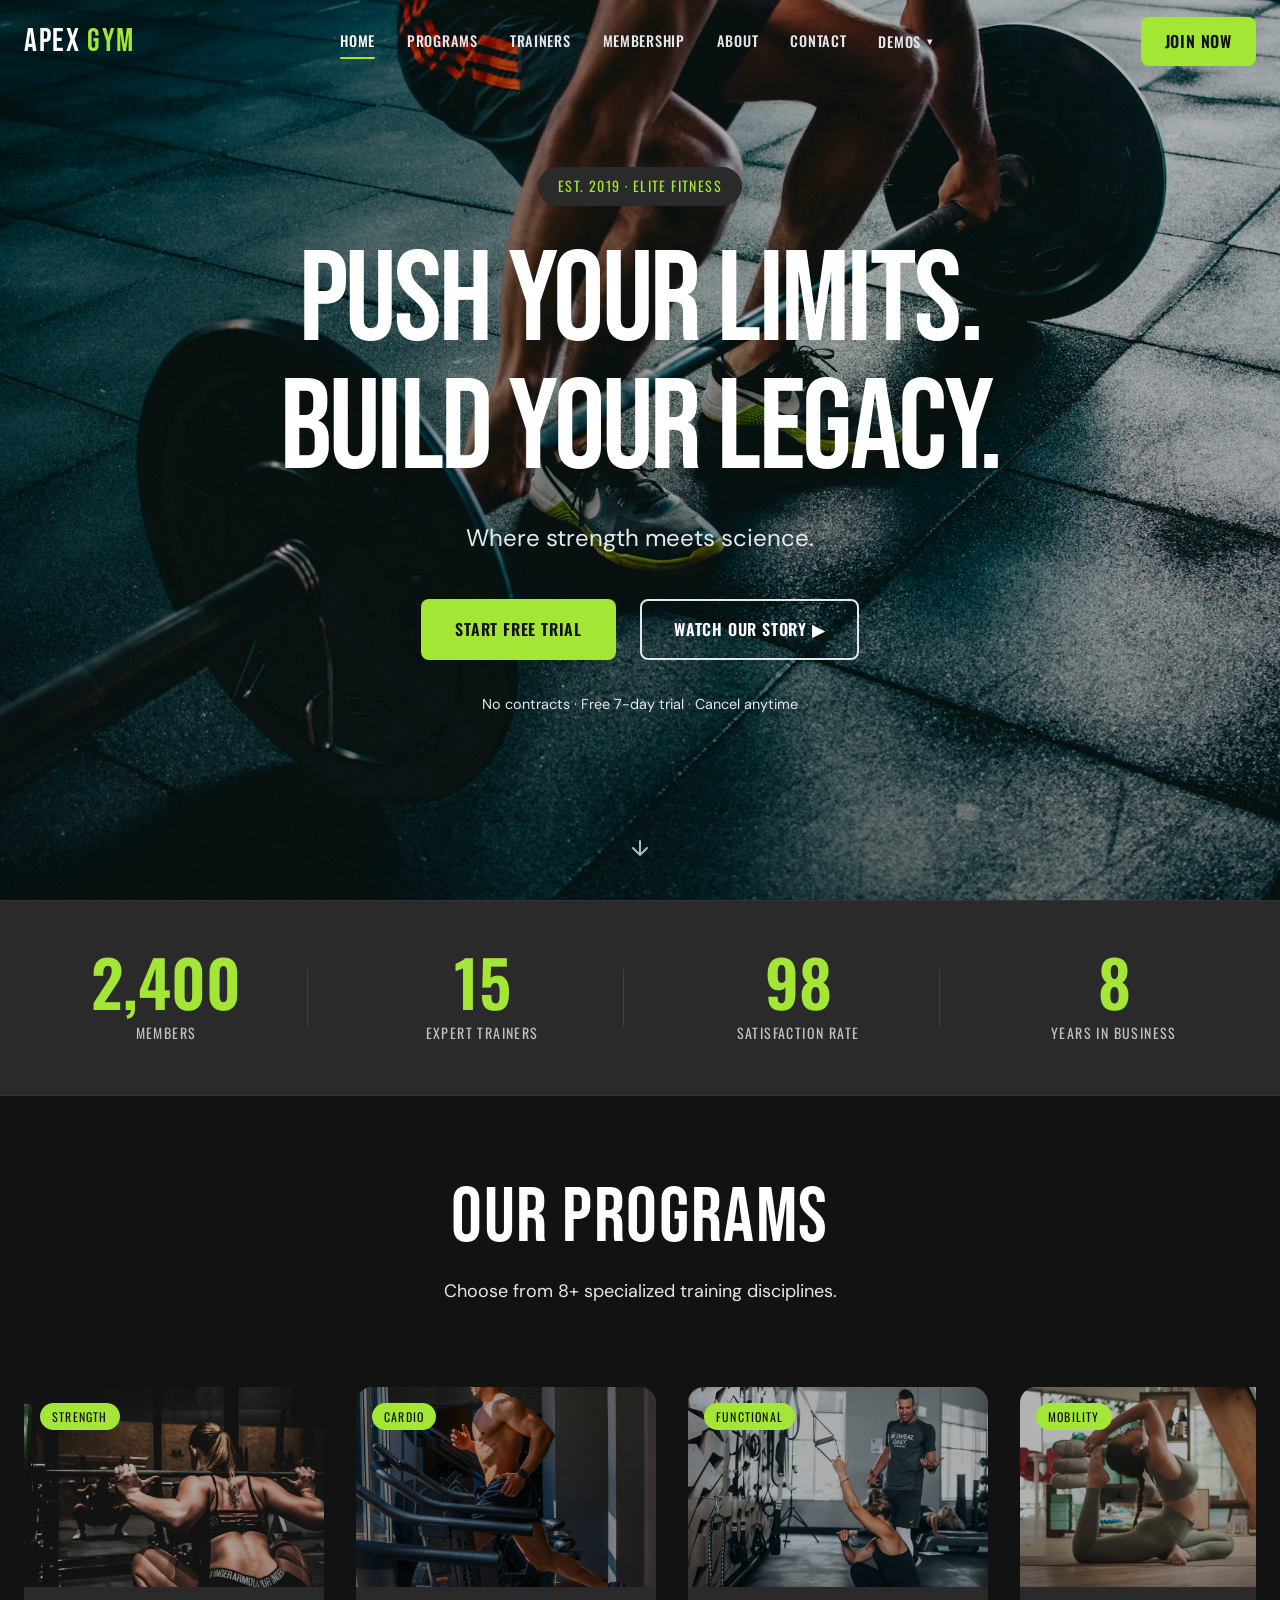
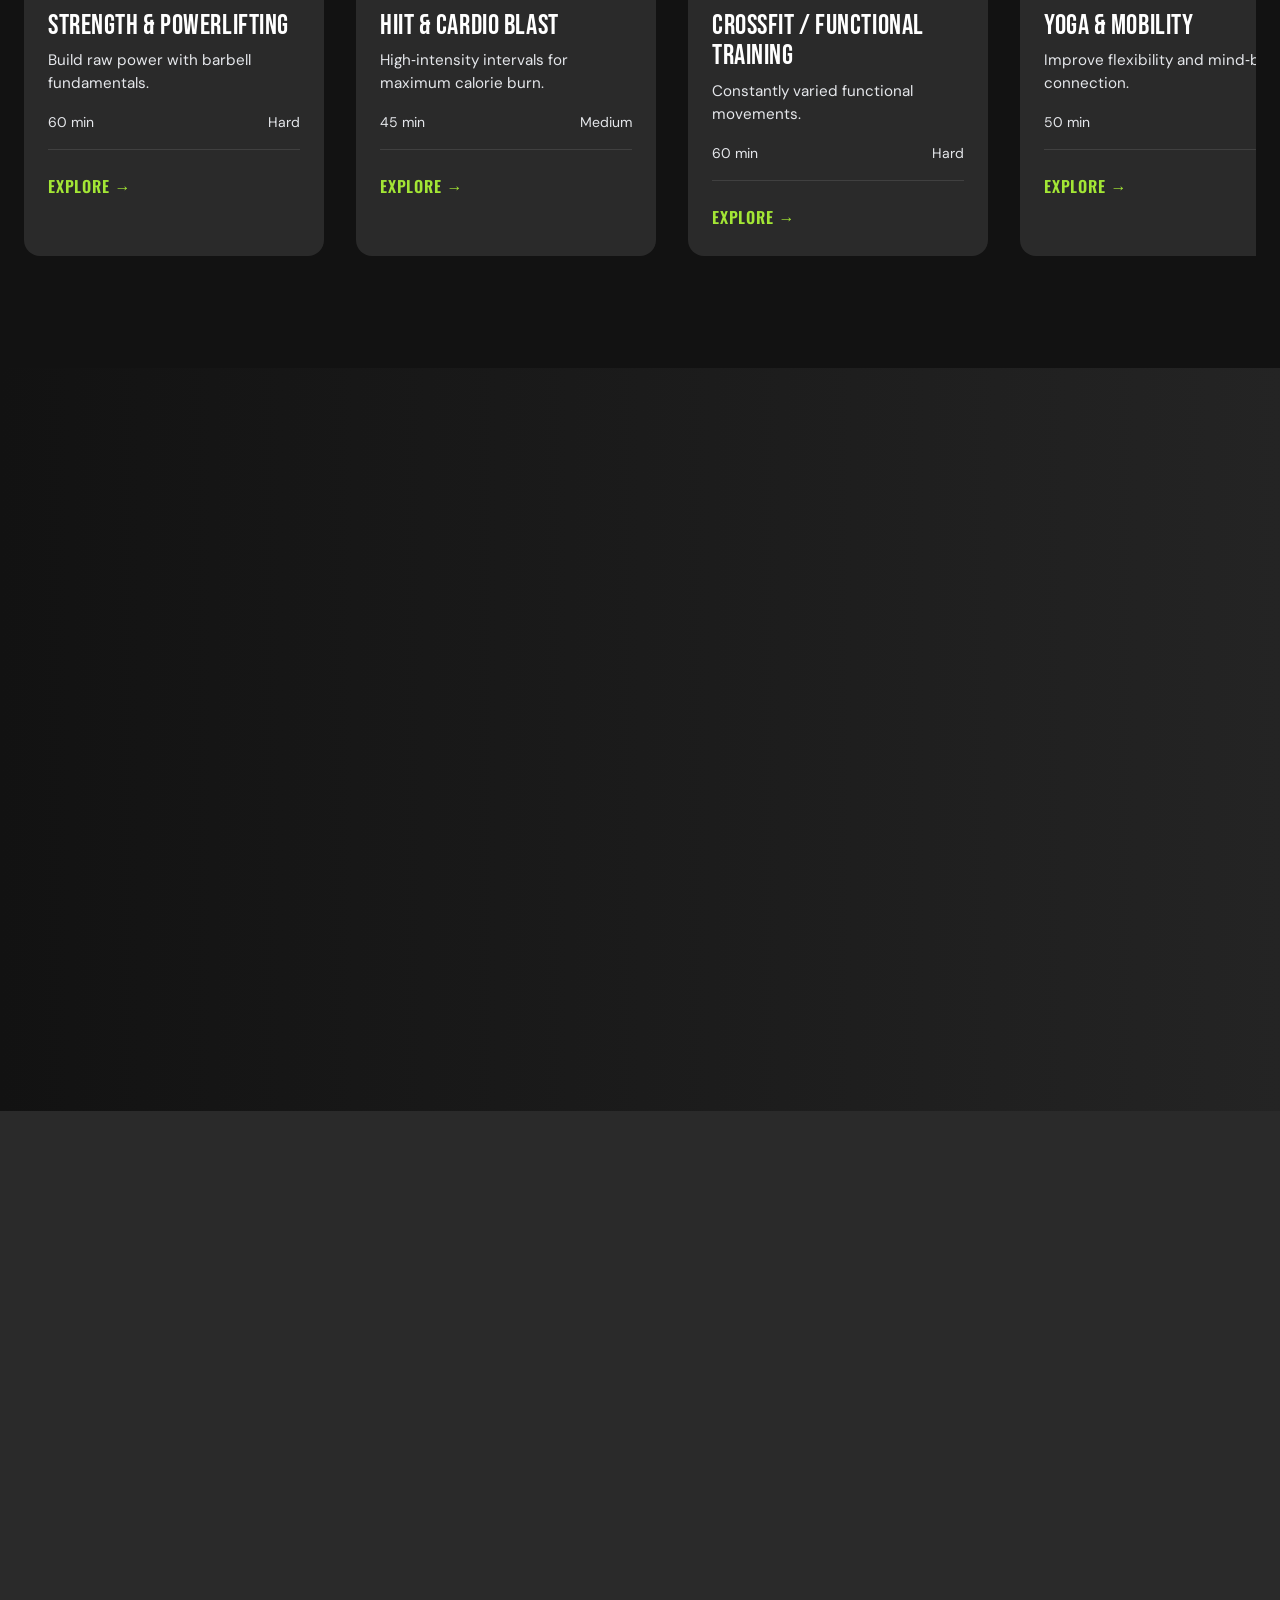
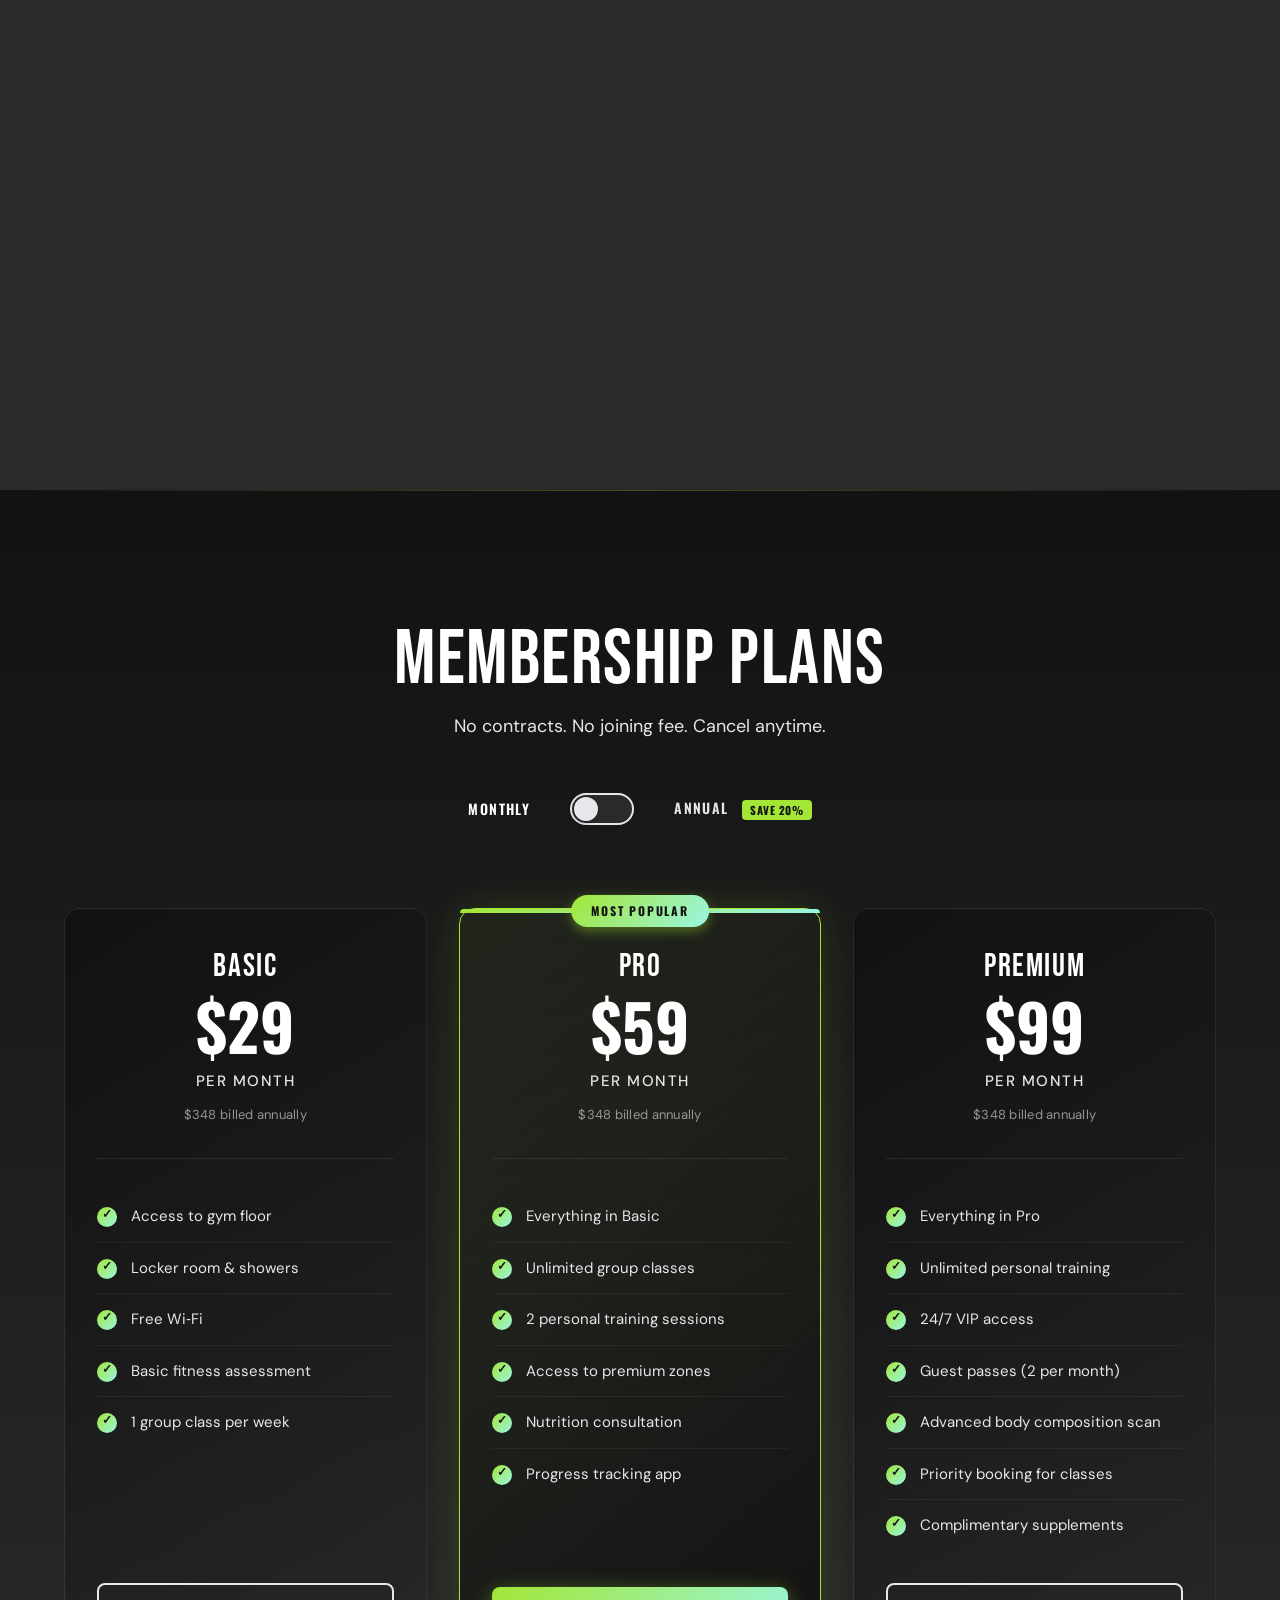
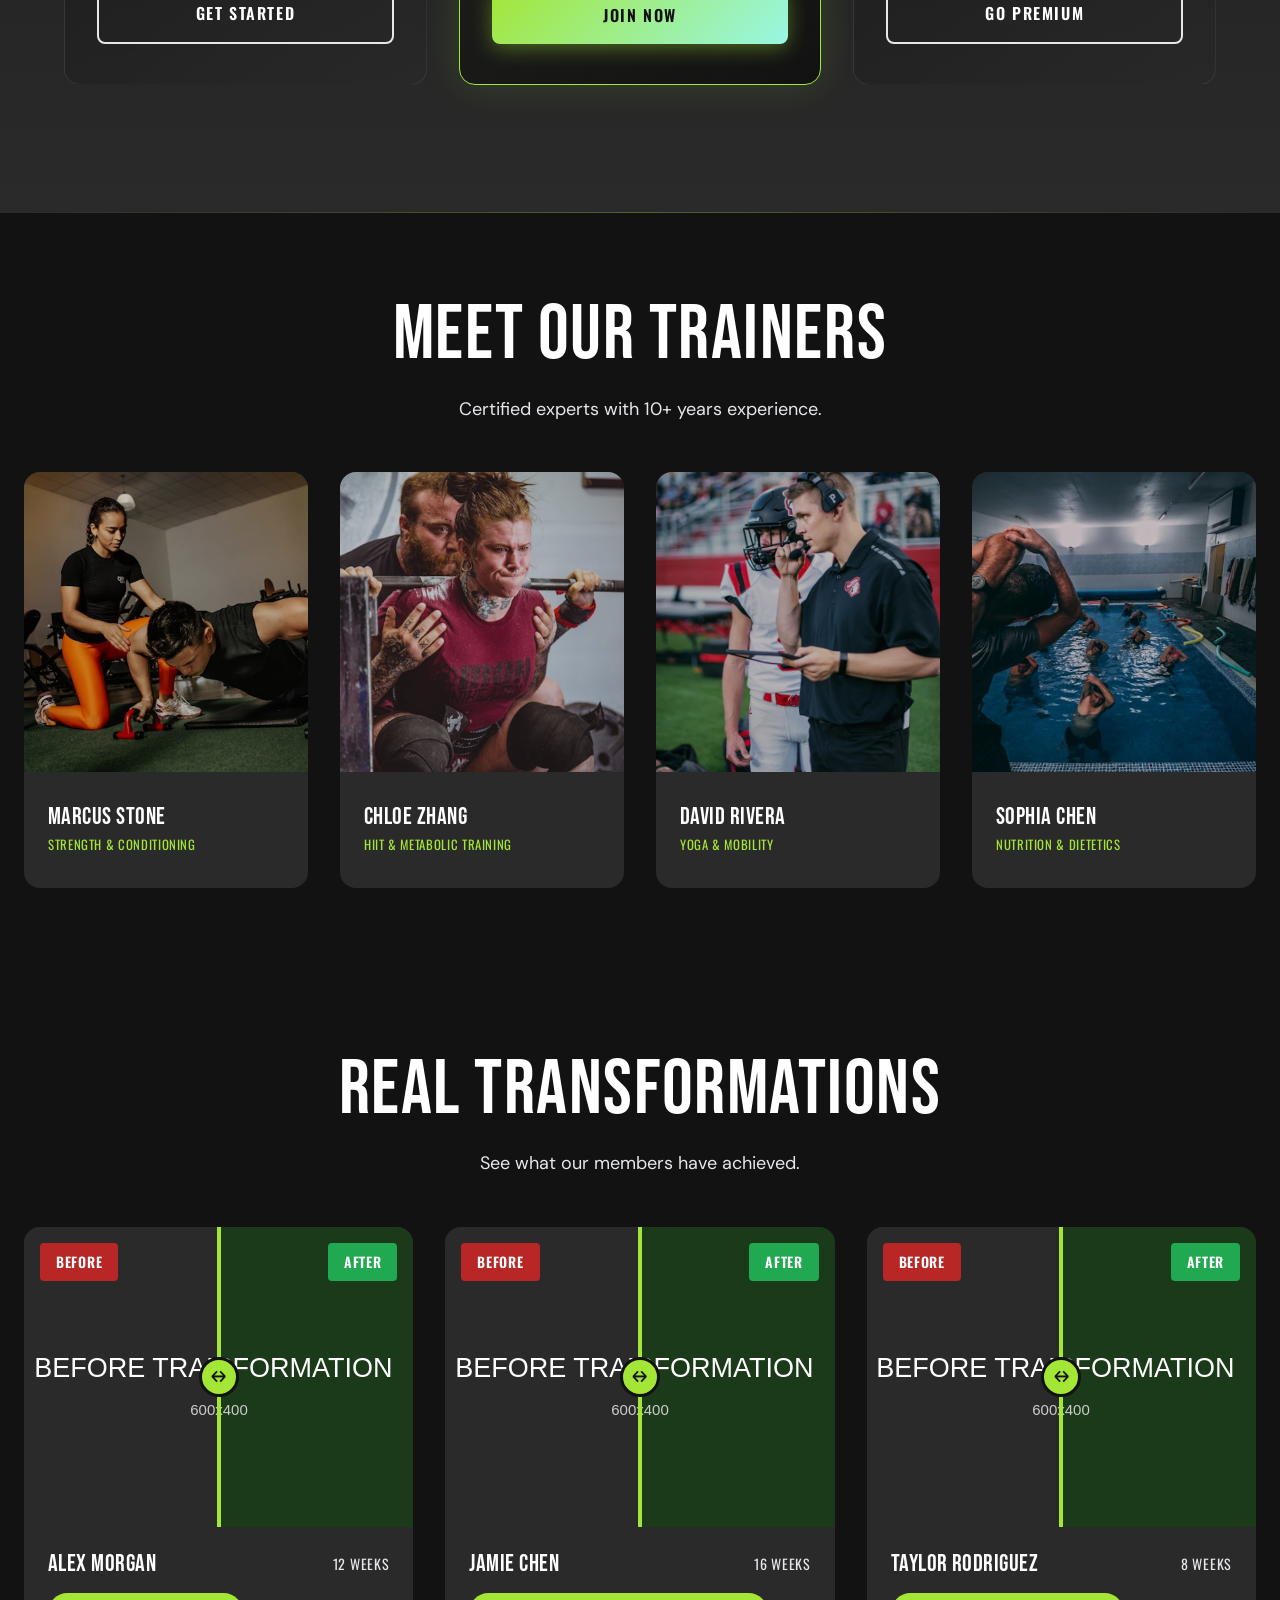
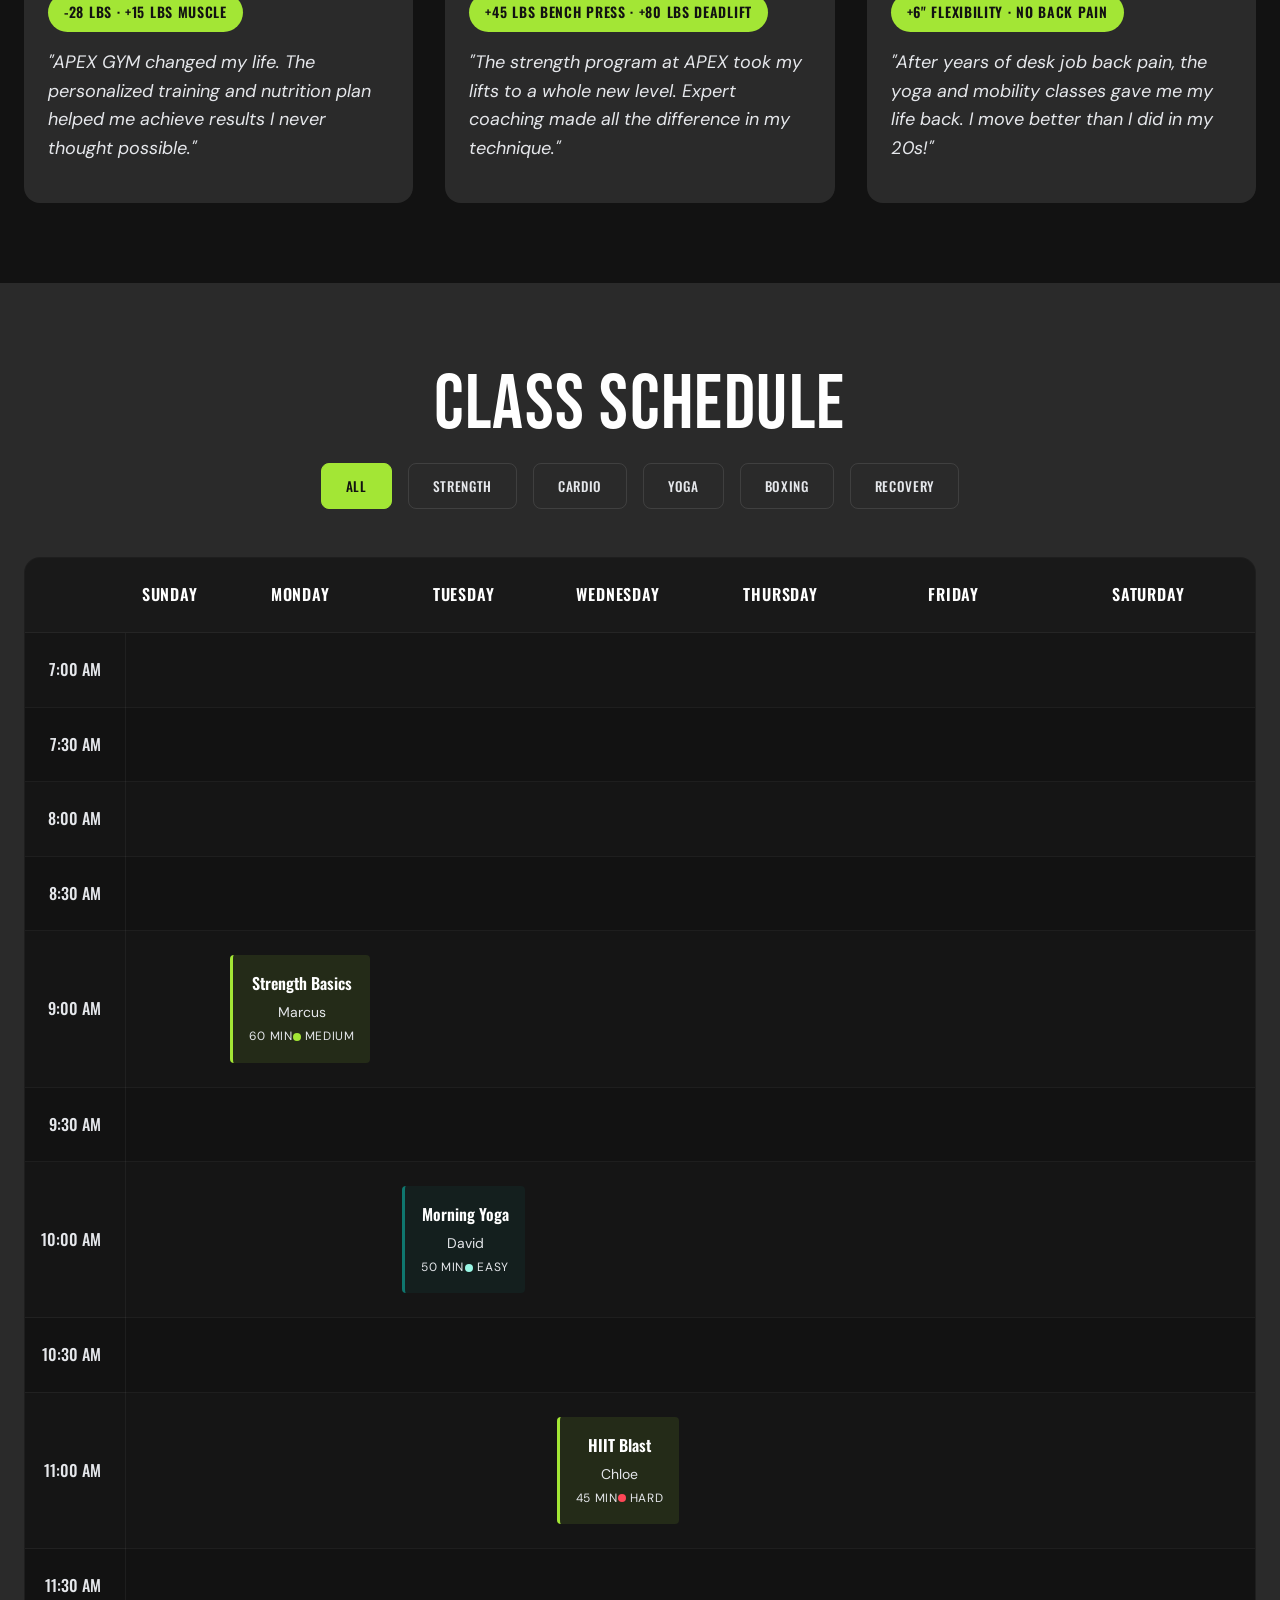
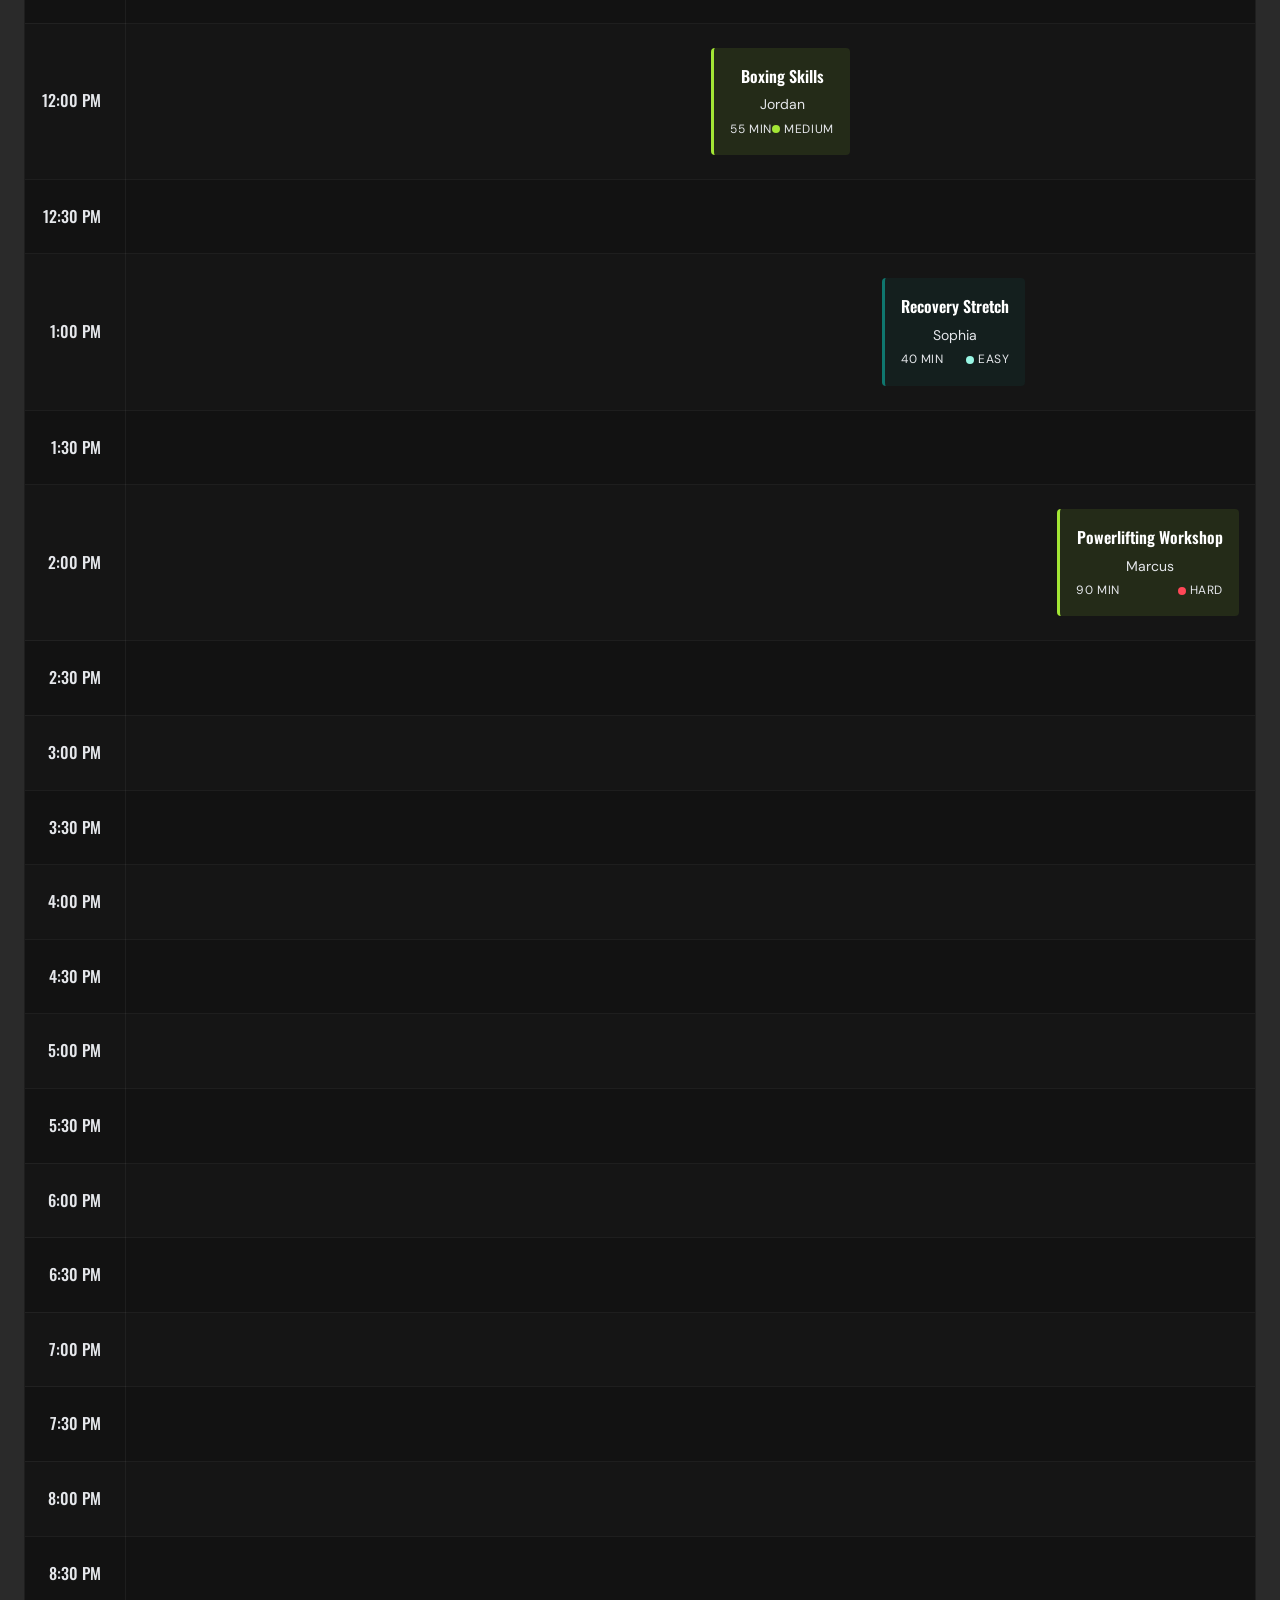
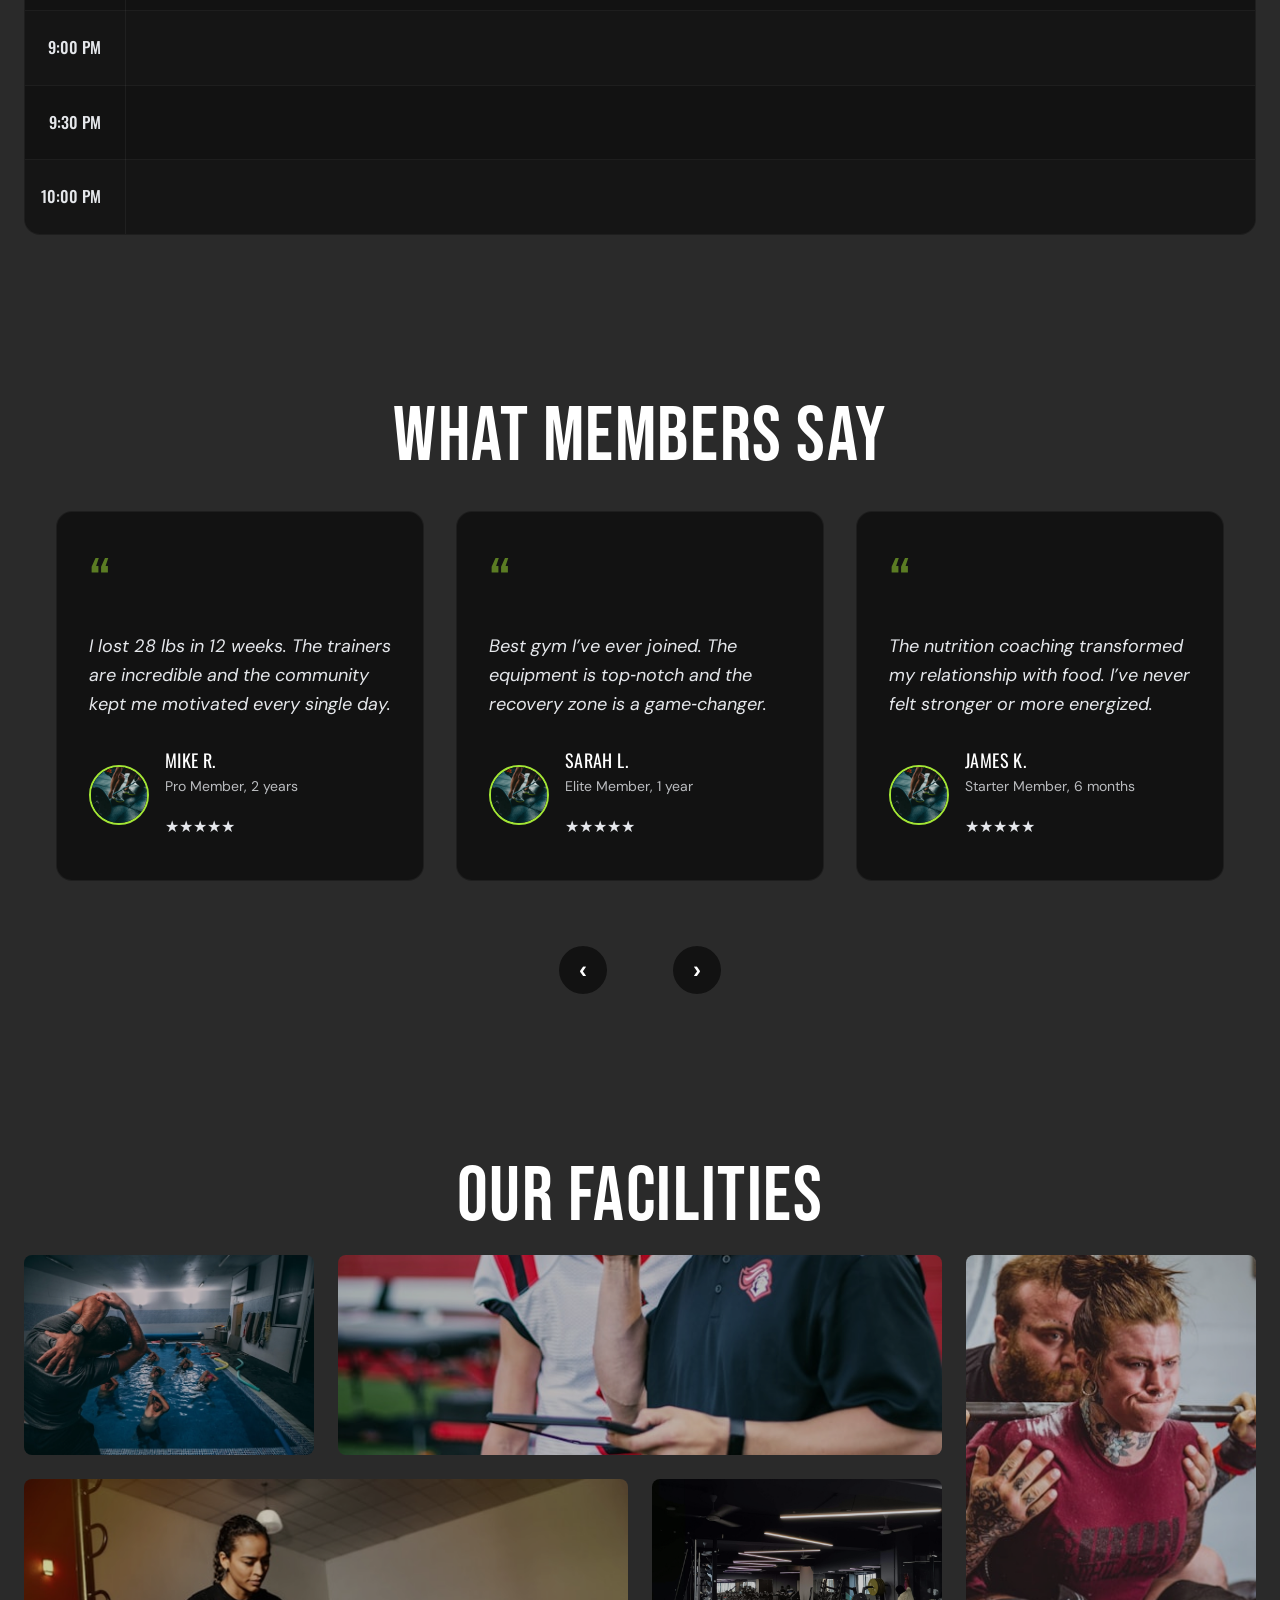
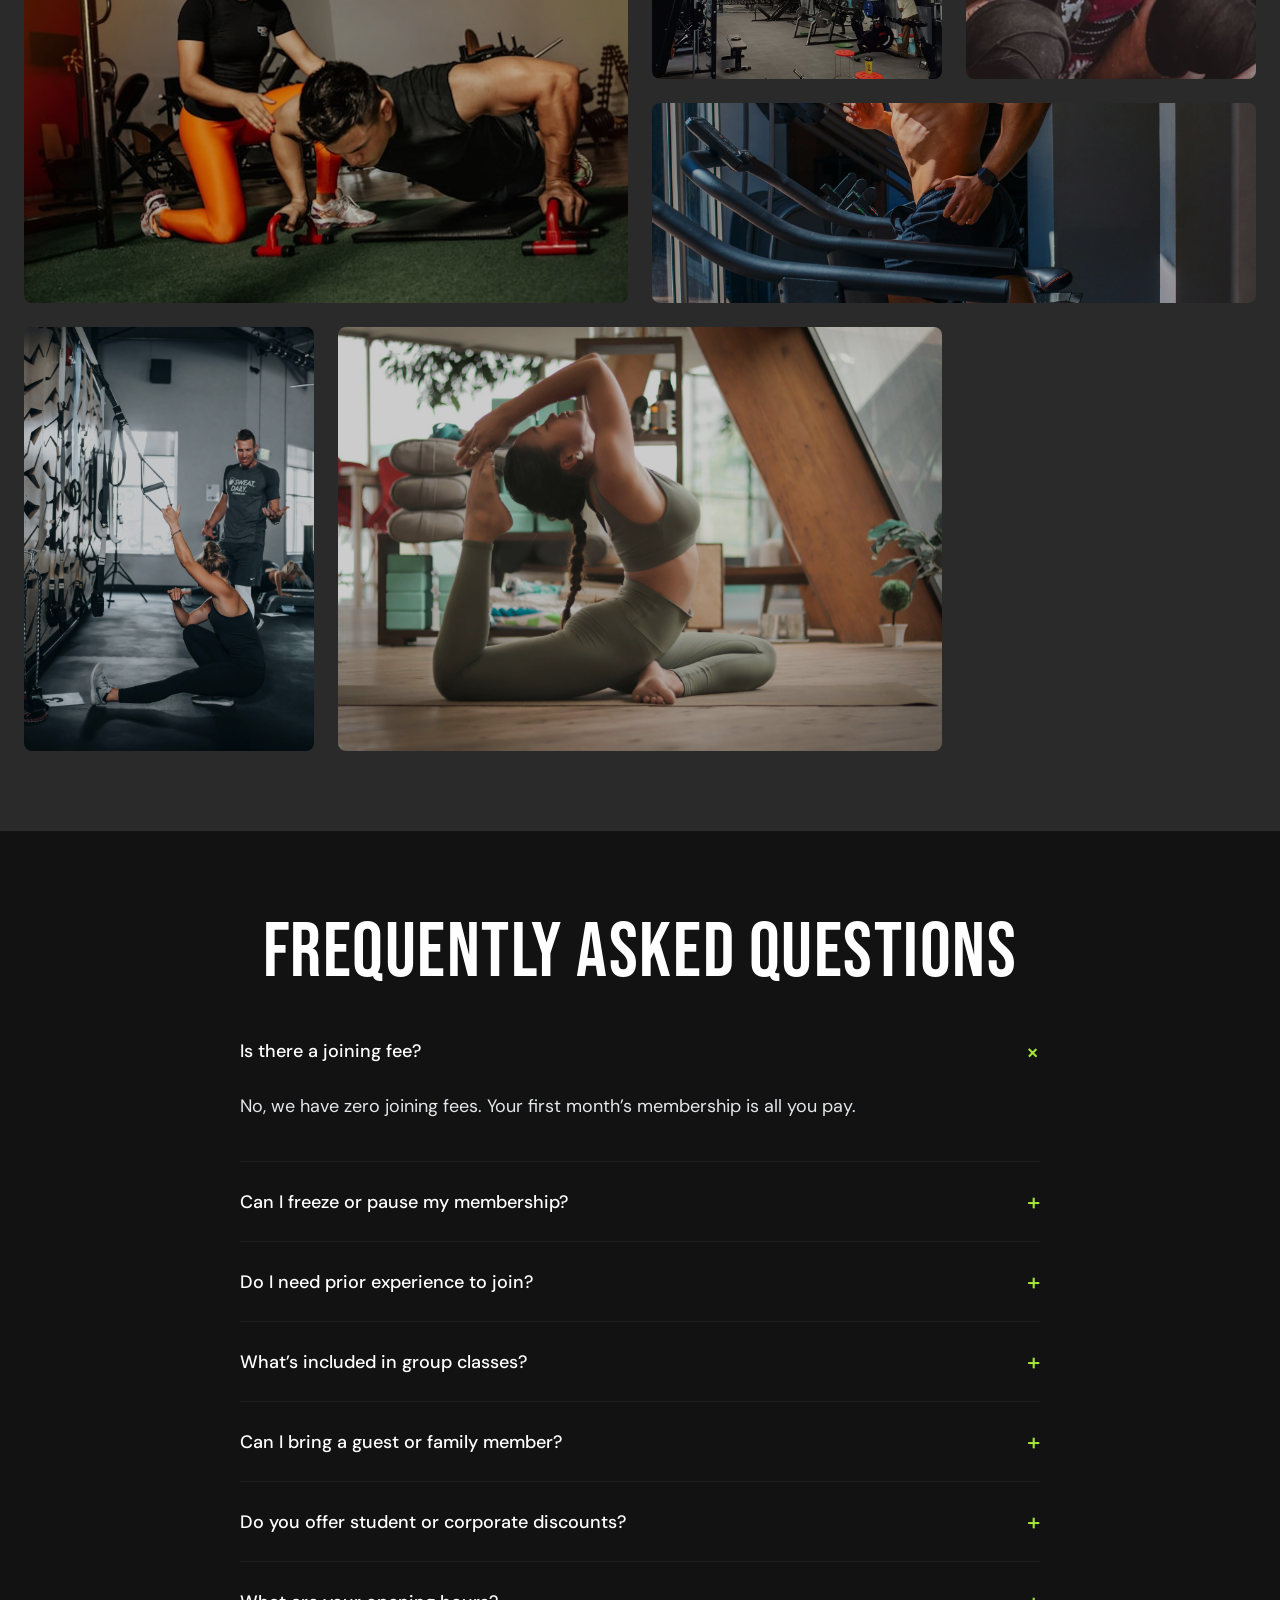
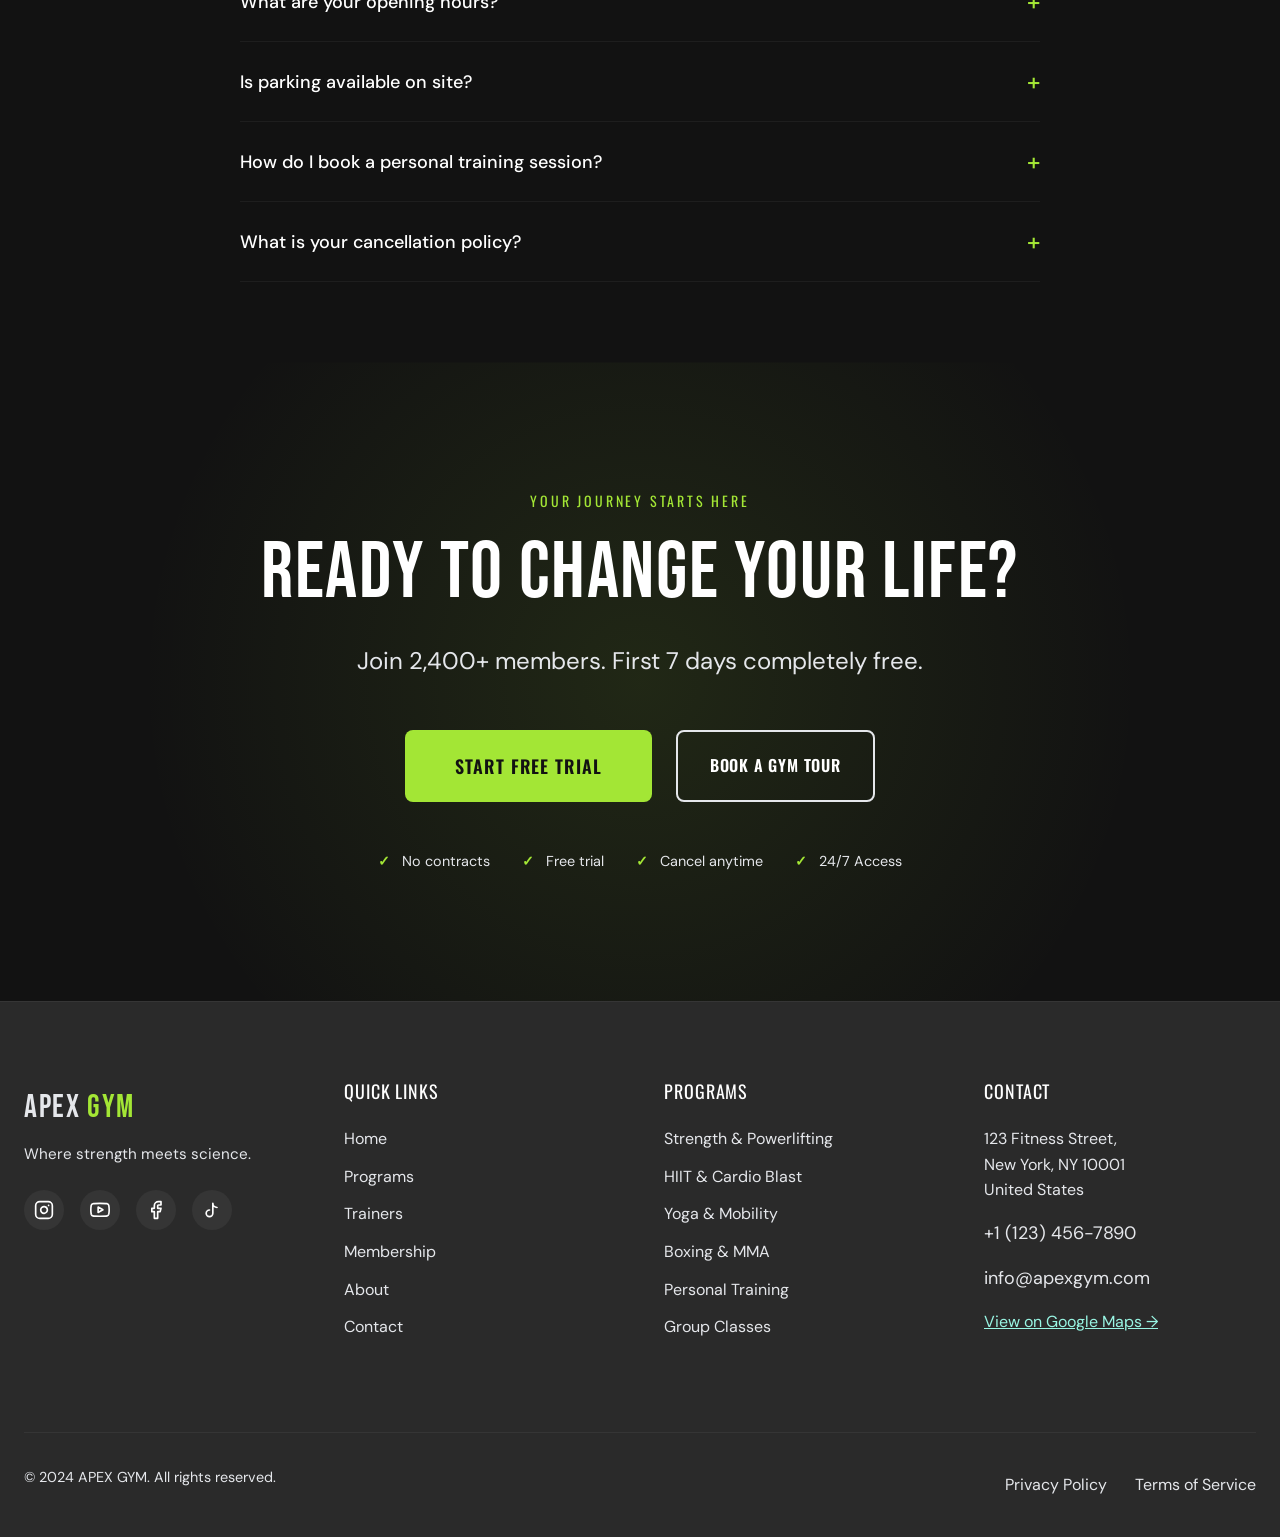
==== index.html @ 938b1e1d "first commit" ====
<!DOCTYPE html>
<html lang="en">
<head>
    <meta charset="UTF-8">
    <meta name="viewport" content="width=device-width, initial-scale=1.0">
    <title>APEX GYM | Premium Fitness Center</title>
    <meta name="description" content="Push your limits. Build your legacy. APEX GYM is where strength meets science.">
    <meta name="theme-color" content="#121212">
    <link rel="preconnect" href="https://fonts.googleapis.com">
    <link rel="preconnect" href="https://fonts.gstatic.com" crossorigin>
    <link href="https://fonts.googleapis.com/css2?family=Bebas+Neue&family=DM+Sans:ital,opsz,wght@0,9..40,100..1000;1,9..40,100..1000&family=Oswald:wght@400;500;600&display=swap" rel="stylesheet">
    <!-- Preload critical CSS -->
    <link rel="preload" href="css/globals.css" as="style">
    <link rel="preload" href="css/layout.css" as="style">
    <link rel="preload" href="css/hero.css" as="style">
    <!-- CSS -->
    <link rel="stylesheet" href="css/globals.css">
    <link rel="stylesheet" href="css/animations.css">
    <link rel="stylesheet" href="css/layout.css">
    <link rel="stylesheet" href="css/hero.css">
    <link rel="stylesheet" href="css/stats.css">
    <link rel="stylesheet" href="css/programs.css">
    <link rel="stylesheet" href="css/membership.css">
    <link rel="stylesheet" href="css/trainers.css">
    <link rel="stylesheet" href="css/testimonials.css">
    <link rel="stylesheet" href="css/transformation.css">
    <link rel="stylesheet" href="css/schedule.css">
    <link rel="stylesheet" href="css/faq.css">
    <link rel="stylesheet" href="css/gallery.css">
    <link rel="stylesheet" href="css/cta.css">
    <link rel="icon" type="image/x-icon" href="images/favicon.ico">
</head>
<body data-theme="v1">
    <!-- Navigation -->
    <nav class="navbar">
        <div class="container">
            <a href="index.html" class="logo">APEX <span>GYM</span></a>
            <ul class="nav-links">
                <li><a href="#home" class="active">Home</a></li>
                <li><a href="#programs">Programs</a></li>
                <li><a href="#trainers">Trainers</a></li>
                <li><a href="#membership">Membership</a></li>
                <li><a href="#about">About</a></li>
                <li><a href="#contact">Contact</a></li>
                <li class="dropdown">
                    <a href="#" class="dropdown-toggle">Demos <span class="arrow">▼</span></a>
                    <div class="dropdown-menu">
                        <a href="index.html">Demo V1 <small>Default Dark</small></a>
                        <a href="demos/v2.html">Demo V2 <small>Minimal Editorial</small></a>
                        <a href="demos/v3.html">Demo V3 <small>Teal Wellness</small></a>
                        <a href="demos/v4.html">Demo V4 <small>Magazine Layout</small></a>
                    </div>
                </li>
            </ul>
            <a href="#membership" class="cta-button">Join Now</a>
            <button class="hamburger" aria-label="Toggle menu">
                <span></span>
                <span></span>
                <span></span>
            </button>
        </div>
    </nav>

    <!-- Mobile Overlay Menu -->
    <div class="mobile-menu">
        <div class="mobile-menu-content">
            <a href="index.html" class="logo">APEX <span>GYM</span></a>
            <ul>
                <li><a href="#home">Home</a></li>
                <li><a href="#programs">Programs</a></li>
                <li><a href="#trainers">Trainers</a></li>
                <li><a href="#membership">Membership</a></li>
                <li><a href="#about">About</a></li>
                <li><a href="#contact">Contact</a></li>
                <li><a href="demos/v2.html">Demo V2</a></li>
                <li><a href="demos/v3.html">Demo V3</a></li>
                <li><a href="demos/v4.html">Demo V4</a></li>
            </ul>
            <a href="#membership" class="cta-button">Join Now</a>
        </div>
    </div>

    <main>
        <!-- Hero Section -->
        <section id="home" class="hero">
            <div class="hero-background">
                <div class="video-overlay"></div>
                <img src="images/hero/hero-bg.jpg" alt="Gym background" class="hero-background-image" fetchpriority="high" decoding="async">
            </div>
            <div class="container">
                <div class="hero-content reveal">
                    <span class="badge">EST. 2019 · ELITE FITNESS</span>
                    <h1 class="hero-title">PUSH YOUR LIMITS. BUILD YOUR LEGACY.</h1>
                    <p class="hero-subtitle">Where strength meets science.</p>
                    <div class="hero-cta">
                        <a href="#membership" class="btn btn-primary">Start Free Trial</a>
                        <a href="#" class="btn btn-secondary">Watch Our Story ▶</a>
                    </div>
                    <p class="trust-line">No contracts · Free 7-day trial · Cancel anytime</p>
                </div>
            </div>
            <div class="scroll-indicator">
                <svg width="24" height="24" viewBox="0 0 24 24" fill="none" xmlns="http://www.w3.org/2000/svg">
                    <path d="M12 5V19M12 19L19 12M12 19L5 12" stroke="currentColor" stroke-width="2" stroke-linecap="round" stroke-linejoin="round"/>
                </svg>
            </div>
        </section>

        <!-- Stats Bar -->
        <section class="stats">
            <div class="container">
                <div class="stats-grid">
                    <div class="stat">
                        <span class="stat-number" data-count="2400">0</span>
                        <span class="stat-label">Members</span>
                    </div>
                    <div class="stat">
                        <span class="stat-number" data-count="15">0</span>
                        <span class="stat-label">Expert Trainers</span>
                    </div>
                    <div class="stat">
                        <span class="stat-number" data-count="98">0</span>
                        <span class="stat-label">Satisfaction Rate</span>
                    </div>
                    <div class="stat">
                        <span class="stat-number" data-count="8">0</span>
                        <span class="stat-label">Years In Business</span>
                    </div>
                </div>
            </div>
        </section>

        <!-- Programs -->
        <section id="programs" class="programs">
            <div class="container">
                <h2 class="section-title reveal">OUR PROGRAMS</h2>
                <p class="section-subtitle reveal">Choose from 8+ specialized training disciplines.</p>
                <div class="programs-track">
                    <article class="program-card reveal">
                                            <div class="program-image-container">
                                                <img src="images/programs/program-1.jpg" alt="Strength & Powerlifting" class="program-image" loading="lazy">
                                                <span class="program-badge">STRENGTH</span>
                                            </div>
                                            <div class="program-content">
                                                <h3 class="program-title">Strength & Powerlifting</h3>
                                                <p class="program-description">Build raw power with barbell fundamentals.</p>
                                                <div class="program-meta">
                                                    <span>60 min</span>
                                                    <span class="difficulty">Hard</span>
                                                </div>
                                                <a href="#" class="program-cta">Explore →</a>
                                            </div>
                                        </article>
                                        <article class="program-card reveal">
                                            <div class="program-image-container">
                                                <img src="images/programs/program-2.jpg" alt="HIIT & Cardio Blast" class="program-image" loading="lazy">
                                                <span class="program-badge">CARDIO</span>
                                            </div>
                                            <div class="program-content">
                                                <h3 class="program-title">HIIT & Cardio Blast</h3>
                                                <p class="program-description">High‑intensity intervals for maximum calorie burn.</p>
                                                <div class="program-meta">
                                                    <span>45 min</span>
                                                    <span class="difficulty">Medium</span>
                                                </div>
                                                <a href="#" class="program-cta">Explore →</a>
                                            </div>
                                        </article>
                                        <article class="program-card reveal">
                                            <div class="program-image-container">
                                                <img src="images/programs/program-3.jpg" alt="CrossFit / Functional Training" class="program-image" loading="lazy">
                                                <span class="program-badge">FUNCTIONAL</span>
                                            </div>
                                            <div class="program-content">
                                                <h3 class="program-title">CrossFit / Functional Training</h3>
                                                <p class="program-description">Constantly varied functional movements.</p>
                                                <div class="program-meta">
                                                    <span>60 min</span>
                                                    <span class="difficulty">Hard</span>
                                                </div>
                                                <a href="#" class="program-cta">Explore →</a>
                                            </div>
                                        </article>
                                        <article class="program-card reveal">
                                            <div class="program-image-container">
                                                <img src="images/programs/program-4.jpg" alt="Yoga & Mobility" class="program-image" loading="lazy">
                                                <span class="program-badge">MOBILITY</span>
                                            </div>
                                            <div class="program-content">
                                                <h3 class="program-title">Yoga & Mobility</h3>
                                                <p class="program-description">Improve flexibility and mind‑body connection.</p>
                                                <div class="program-meta">
                                                    <span>50 min</span>
                                                    <span class="difficulty">Easy</span>
                                                </div>
                                                <a href="#" class="program-cta">Explore →</a>
                                            </div>
                                        </article>
                                        <article class="program-card reveal">
                                            <div class="program-image-container">
                                                <img src="images/programs/program-5.jpg" alt="Boxing & MMA" class="program-image" loading="lazy">
                                                <span class="program-badge">COMBAT</span>
                                            </div>
                                            <div class="program-content">
                                                <h3 class="program-title">Boxing & MMA</h3>
                                                <p class="program-description">Learn striking, grappling, and self‑defense.</p>
                                                <div class="program-meta">
                                                    <span>55 min</span>
                                                    <span class="difficulty">Medium</span>
                                                </div>
                                                <a href="#" class="program-cta" aria-label="Explore Boxing & MMA program">Explore →</a>
                                            </div>
                                        </article>
                                        <article class="program-card reveal">
                                            <div class="program-image-container">
                                                <img src="images/programs/program-6.jpg" alt="Body Transformation Program" class="program-image" loading="lazy">
                                                <span class="program-badge">TRANSFORM</span>
                                            </div>
                                            <div class="program-content">
                                                <h3 class="program-title">Body Transformation Program</h3>
                                                <p class="program-description">Personalized plan for fat loss & muscle gain.</p>
                                                <div class="program-meta">
                                                    <span>12 weeks</span>
                                                    <span class="difficulty">Medium</span>
                                                </div>
                                                <a href="#" class="program-cta" aria-label="Explore Body Transformation Program">Explore →</a>
                                            </div>
                                        </article>
                                        <article class="program-card reveal">
                                            <div class="program-image-container">
                                                <img src="images/programs/program-7.jpg" alt="Personal Training (1‑on‑1)" class="program-image" loading="lazy">
                                                <span class="program-badge">PERSONAL</span>
                                            </div>
                                            <div class="program-content">
                                                <h3 class="program-title">Personal Training (1‑on‑1)</h3>
                                                <p class="program-description">Tailored coaching for your specific goals.</p>
                                                <div class="program-meta">
                                                    <span>Custom</span>
                                                    <span class="difficulty">Any</span>
                                                </div>
                                                <a href="#" class="program-cta" aria-label="Explore Personal Training (1‑on‑1) program">Explore →</a>
                                            </div>
                                        </article>
                                        <article class="program-card reveal">
                                            <div class="program-image-container">
                                                <img src="images/programs/program-8.jpg" alt="Group Classes" class="program-image" loading="lazy">
                                                <span class="program-badge">GROUP</span>
                                            </div>
                                            <div class="program-content">
                                                <h3 class="program-title">Group Classes</h3>
                                                <p class="program-description">Motivating group sessions with expert trainers.</p>
                                                <div class="program-meta">
                                                    <span>50 min</span>
                                                    <span class="difficulty">Varied</span>
                                                </div>
                                                <a href="#" class="program-cta" aria-label="Explore Group Classes program">Explore →</a>
                                            </div>
                                        </article>
                </div>
            </div>
        </section>

        <!-- Why Choose Us -->
        <section class="why">
            <div class="why-background">
                <div class="why-overlay"></div>
                <div class="why-image reveal from-right">
                    <img src="images/hero/Gym-interior.jpg" alt="Gym interior" loading="lazy">
                </div>
            </div>
            <div class="container">
                <div class="why-content">
                    <h2 class="section-title reveal">WHY CHOOSE APEX GYM</h2>
                    <div class="usp-cards-grid">
                        <div class="usp-card reveal">
                            <div class="usp-icon">
                                <svg xmlns="http://www.w3.org/2000/svg" viewBox="0 0 24 24" fill="currentColor">
                                    <path d="M11.645 20.91l-.007-.003-.022-.012a15.247 15.247 0 01-.383-.218 25.18 25.18 0 01-4.244-3.17C4.688 15.36 2.25 12.174 2.25 8.25 2.25 5.322 4.714 3 7.688 3A5.5 5.5 0 0112 5.052 5.5 5.5 0 0116.313 3c2.973 0 5.437 2.322 5.437 5.25 0 3.925-2.438 7.111-4.739 9.256a25.175 25.175 0 01-4.244 3.17 15.247 15.247 0 01-.383.219l-.022.012-.007.004-.003.001a.752.752 0 01-.704 0l-.003-.001z" />
                                </svg>
                            </div>
                            <h3>Cutting‑Edge Equipment</h3>
                            <p>Train with the latest Technogym, Rogue, and Hammer Strength machines.</p>
                        </div>
                        <div class="usp-card reveal">
                            <div class="usp-icon">
                                <svg xmlns="http://www.w3.org/2000/svg" viewBox="0 0 24 24" fill="currentColor">
                                    <path fill-rule="evenodd" d="M12 2.25c-5.385 0-9.75 4.365-9.75 9.75s4.365 9.75 9.75 9.75 9.75-4.365 9.75-9.75S17.385 2.25 12 2.25zM9 7.5A.75.75 0 019 9h.253a2.25 2.25 0 011.837.944.75.75 0 01-1.212.883 1.25 1.25 0 00-1.02-.527H9.75v1.5H9a.75.75 0 010-1.5h.253a3.75 3.75 0 013.06 1.527.75.75 0 01-1.212.883A2.25 2.25 0 009.253 12H9a.75.75 0 010-1.5h.75V9H9zm6 0a.75.75 0 01.75.75v4.5a.75.75 0 01-1.5 0v-4.5A.75.75 0 0115 7.5z" clip-rule="evenodd" />
                                </svg>
                            </div>
                            <h3>Elite Certified Trainers</h3>
                            <p>1‑on‑1 coaching from industry‑leading professionals.</p>
                        </div>
                        <div class="usp-card reveal">
                            <div class="usp-icon">
                                <svg xmlns="http://www.w3.org/2000/svg" viewBox="0 0 24 24" fill="currentColor">
                                    <path fill-rule="evenodd" d="M12 1.5a5.25 5.25 0 00-5.25 5.25v3a3 3 0 00-3 3v6.75a3 3 0 003 3h10.5a3 3 0 003-3v-6.75a3 3 0 00-3-3v-3c0-2.9-2.35-5.25-5.25-5.25zm3.75 8.25v-3a3.75 3.75 0 10-7.5 0v3h7.5z" clip-rule="evenodd" />
                                </svg>
                            </div>
                            <h3>24/7 Access & Security</h3>
                            <p>Your gym, your schedule. Biometric entry & CCTV monitoring.</p>
                        </div>
                        <div class="usp-card reveal">
                            <div class="usp-icon">
                                <svg xmlns="http://www.w3.org/2000/svg" viewBox="0 0 24 24" fill="currentColor">
                                    <path d="M18.375 2.25c-1.035 0-1.875.84-1.875 1.875v15.75c0 1.035.84 1.875 1.875 1.875h.75c1.035 0 1.875-.84 1.875-1.875V4.125c0-1.036-.84-1.875-1.875-1.875h-.75zM9.75 8.625c0-1.036.84-1.875 1.875-1.875h.75c1.036 0 1.875.84 1.875 1.875v11.25c0 1.035-.84 1.875-1.875 1.875h-.75a1.875 1.875 0 01-1.875-1.875V8.625zM3 13.125c0-1.036.84-1.875 1.875-1.875h.75c1.036 0 1.875.84 1.875 1.875v6.75c0 1.035-.84 1.875-1.875 1.875h-.75A1.875 1.875 0 013 19.875v-6.75z" />
                                </svg>
                            </div>
                            <h3>Personalized Progress Tracking</h3>
                            <p>AI‑powered analytics to measure every rep, set, and milestone.</p>
                        </div>
                        <div class="usp-card reveal">
                            <div class="usp-icon">
                                <svg xmlns="http://www.w3.org/2000/svg" viewBox="0 0 24 24" fill="currentColor">
                                    <path fill-rule="evenodd" d="M8.25 6.75a3.75 3.75 0 117.5 0 3.75 3.75 0 01-7.5 0zM15.75 9.75a3 3 0 116 0 3 3 0 01-6 0zM2.25 9.75a3 3 0 116 0 3 3 0 01-6 0zM6.31 15.117A6.745 6.745 0 0112 12a6.745 6.745 0 016.709 7.498.75.75 0 01-.372.568A12.696 12.696 0 0112 21.75c-2.305 0-4.47-.612-6.337-1.684a.75.75 0 01-.372-.568 6.787 6.787 0 011.019-4.38z" clip-rule="evenodd" />
                                    <path d="M5.082 14.254a8.287 8.287 0 00-1.308 5.135 9.687 9.687 0 01-1.764-.44l-.115-.04a.563.563 0 01-.373-.487l-.01-.121a3.75 3.75 0 013.57-4.047zM20.226 19.389a8.287 8.287 0 00-1.308-5.135 3.75 3.75 0 013.57 4.047l-.01.121a.563.563 0 01-.373.486l-.115.04c-.567.2-1.156.349-1.764.441z" />
                                </svg>
                            </div>
                            <h3>Inclusive Community Vibe</h3>
                            <p>Join a supportive network of 2,400+ motivated members.</p>
                        </div>
                        <div class="usp-card reveal">
                            <div class="usp-icon">
                                <svg xmlns="http://www.w3.org/2000/svg" viewBox="0 0 24 24" fill="currentColor">
                                    <path fill-rule="evenodd" d="M12 2.25c-5.385 0-9.75 4.365-9.75 9.75s4.365 9.75 9.75 9.75 9.75-4.365 9.75-9.75S17.385 2.25 12 2.25zm3 10.5a.75.75 0 000-1.5H9a.75.75 0 000 1.5h6z" clip-rule="evenodd" />
                                </svg>
                            </div>
                            <h3>No‑Contract Flexibility</h3>
                            <p>Month‑to‑month membership, cancel anytime.</p>
                        </div>
                    </div>
                </div>
            </div>
        </section>

        <!-- About Us -->
        <section id="about" class="about">
            <div class="container">
                <h2 class="section-title reveal">OUR STORY</h2>
                <p class="section-subtitle reveal">Where strength meets science since 2019.</p>
                <div class="about-content">
                    <div class="about-text reveal from-left">
                        <p>APEX GYM was founded on a simple belief: fitness should be intelligent, personalized, and accessible. We combine cutting‑edge equipment with evidence‑based training methodologies to deliver results that last.</p>
                        <p>Our team of elite trainers, nutritionists, and sports scientists work together to create a holistic environment where every member can push their limits and build a legacy of health.</p>
                        <ul class="about-features">
                            <li><strong>Evidence‑Based Programming</strong> – Every workout is backed by sports science.</li>
                            <li><strong>Community‑Driven</strong> – A supportive network of 2,400+ motivated members.</li>
                            <li><strong>Continuous Innovation</strong> – Regularly updated equipment and class formats.</li>
                            <li><strong>Transparent Progress</strong> – Real‑time tracking with AI‑powered insights.</li>
                        </ul>
                        <a href="#membership" class="btn btn-secondary">Join Our Community</a>
                    </div>
                    <div class="about-image reveal from-right">
                        <img src="images/hero/Gym-interior.jpg" alt="APEX GYM interior" loading="lazy">
                    </div>
                </div>
            </div>
        </section>

        <!-- Membership -->
        <section id="membership" class="membership" aria-labelledby="membership-title">
            <div class="container">
                <header>
                    <h2 id="membership-title" class="section-title reveal">MEMBERSHIP PLANS</h2>
                    <p class="section-subtitle reveal">No contracts. No joining fee. Cancel anytime.</p>
                </header>
                
                <!-- Pricing Toggle -->
                <div class="toggle-container" role="group" aria-label="Pricing period selection">
                    <button class="toggle-label active" aria-pressed="true" data-period="monthly">
                        Monthly
                    </button>
                    <label class="toggle-switch" for="annual-toggle">
                        <input type="checkbox" id="annual-toggle" aria-label="Switch to annual pricing and save 20%">
                        <span class="slider" aria-hidden="true"></span>
                    </label>
                    <button class="toggle-label" aria-pressed="false" data-period="annual">
                        Annual <span class="save">Save 20%</span>
                    </button>
                </div>

                <!-- Pricing Cards -->
                <div class="pricing-grid" role="list" aria-label="Available membership plans">
                    
                    <!-- Basic Plan -->
                    <article class="pricing-card reveal" role="listitem" aria-labelledby="plan-basic-name">
                        <h3 id="plan-basic-name" class="plan-name">Basic</h3>
                        <div class="plan-price" role="group" aria-label="Pricing details">
                            <div class="price-amount" aria-live="polite" aria-atomic="true">$29</div>
                            <div class="price-period">per month</div>
                            <div class="price-annual">$348 billed annually</div>
                        </div>
                        <ul class="plan-features" role="list" aria-label="Basic plan features">
                            <li role="listitem">Access to gym floor</li>
                            <li role="listitem">Locker room & showers</li>
                            <li role="listitem">Free Wi‑Fi</li>
                            <li role="listitem">Basic fitness assessment</li>
                            <li role="listitem">1 group class per week</li>
                        </ul>
                        <a href="#membership" class="btn btn-secondary plan-cta" aria-label="Get started with Basic plan for $29 per month">
                            Get Started
                        </a>
                    </article>

                    <!-- Pro Plan (Recommended) -->
                    <article class="pricing-card featured reveal" role="listitem" aria-labelledby="plan-pro-name">
                        <div class="featured-badge" aria-label="Most popular plan">Most Popular</div>
                        <h3 id="plan-pro-name" class="plan-name">Pro</h3>
                        <div class="plan-price" role="group" aria-label="Pricing details">
                            <div class="price-amount" aria-live="polite" aria-atomic="true">$59</div>
                            <div class="price-period">per month</div>
                            <div class="price-annual">$708 billed annually</div>
                        </div>
                        <ul class="plan-features" role="list" aria-label="Pro plan features">
                            <li role="listitem">Everything in Basic</li>
                            <li role="listitem">Unlimited group classes</li>
                            <li role="listitem">2 personal training sessions</li>
                            <li role="listitem">Access to premium zones</li>
                            <li role="listitem">Nutrition consultation</li>
                            <li role="listitem">Progress tracking app</li>
                        </ul>
                        <a href="#membership" class="btn btn-primary plan-cta" aria-label="Join Pro plan for $59 per month">
                            Join Now
                        </a>
                    </article>

                    <!-- Premium Plan -->
                    <article class="pricing-card reveal" role="listitem" aria-labelledby="plan-premium-name">
                        <h3 id="plan-premium-name" class="plan-name">Premium</h3>
                        <div class="plan-price" role="group" aria-label="Pricing details">
                            <div class="price-amount" aria-live="polite" aria-atomic="true">$99</div>
                            <div class="price-period">per month</div>
                            <div class="price-annual">$1,188 billed annually</div>
                        </div>
                        <ul class="plan-features" role="list" aria-label="Premium plan features">
                            <li role="listitem">Everything in Pro</li>
                            <li role="listitem">Unlimited personal training</li>
                            <li role="listitem">24/7 VIP access</li>
                            <li role="listitem">Guest passes (2 per month)</li>
                            <li role="listitem">Advanced body composition scan</li>
                            <li role="listitem">Priority booking for classes</li>
                            <li role="listitem">Complimentary supplements</li>
                        </ul>
                        <a href="#membership" class="btn btn-secondary plan-cta" aria-label="Go Premium plan for $99 per month">
                            Go Premium
                        </a>
                    </article>
                </div>
            </div>
        </section>

        <!-- Trainers -->
        <section id="trainers" class="trainers">
            <div class="container">
                <h2 class="section-title reveal">MEET OUR TRAINERS</h2>
                <p class="section-subtitle reveal">Certified experts with 10+ years experience.</p>
                <div class="trainers-grid">
                    <div class="trainer-card reveal">
                        <img src="images/trainers/trainer-1.jpg" alt="Marcus Stone" class="trainer-image" loading="lazy">
                        <div class="trainer-overlay trainer-info">
                            <h3 class="trainer-name">Marcus Stone</h3>
                            <p class="trainer-specialty specialty">Strength & Conditioning</p>
                            <p class="trainer-experience">12 years experience</p>
                            <p class="trainer-bio bio">Former competitive powerlifter, specializes in strength programming.</p>
                            <div class="trainer-social">
                                <a href="#" aria-label="Instagram">IG</a>
                                <a href="#" aria-label="Book session">Book</a>
                            </div>
                        </div>
                        <div class="trainer-content trainer-info">
                            <h3 class="trainer-name">Marcus Stone</h3>
                            <p class="trainer-specialty specialty">Strength & Conditioning</p>
                        </div>
                    </div>
                    <div class="trainer-card reveal">
                        <img src="images/trainers/trainer-2.jpg" alt="Chloe Zhang" class="trainer-image" loading="lazy">
                        <div class="trainer-overlay trainer-info">
                            <h3 class="trainer-name">Chloe Zhang</h3>
                            <p class="trainer-specialty specialty">HIIT & Metabolic Training</p>
                            <p class="trainer-experience">8 years experience</p>
                            <p class="trainer-bio bio">Certified HIIT coach with a background in sports science.</p>
                            <div class="trainer-social">
                                <a href="#" aria-label="Instagram">IG</a>
                                <a href="#" aria-label="Book session">Book</a>
                            </div>
                        </div>
                        <div class="trainer-content trainer-info">
                            <h3 class="trainer-name">Chloe Zhang</h3>
                            <p class="trainer-specialty specialty">HIIT & Metabolic Training</p>
                        </div>
                    </div>
                    <div class="trainer-card reveal">
                        <img src="images/trainers/trainer-3.jpg" alt="David Rivera" class="trainer-image" loading="lazy">
                        <div class="trainer-overlay trainer-info">
                            <h3 class="trainer-name">David Rivera</h3>
                            <p class="trainer-specialty specialty">Yoga & Mobility</p>
                            <p class="trainer-experience">10 years experience</p>
                            <p class="trainer-bio bio">Yoga therapist focused on injury prevention and recovery.</p>
                            <div class="trainer-social">
                                <a href="#" aria-label="Instagram">IG</a>
                                <a href="#" aria-label="Book session">Book</a>
                            </div>
                        </div>
                        <div class="trainer-content trainer-info">
                            <h3 class="trainer-name">David Rivera</h3>
                            <p class="trainer-specialty specialty">Yoga & Mobility</p>
                        </div>
                    </div>
                    <div class="trainer-card reveal">
                        <img src="images/trainers/trainer-4.jpg" alt="Sophia Chen" class="trainer-image" loading="lazy">
                        <div class="trainer-overlay trainer-info">
                            <h3 class="trainer-name">Sophia Chen</h3>
                            <p class="trainer-specialty specialty">Nutrition & Dietetics</p>
                            <p class="trainer-experience">9 years experience</p>
                            <p class="trainer-bio bio">Registered dietitian creating personalized meal plans.</p>
                            <div class="trainer-social">
                                <a href="#" aria-label="Instagram">IG</a>
                                <a href="#" aria-label="Book session">Book</a>
                            </div>
                        </div>
                        <div class="trainer-content trainer-info">
                            <h3 class="trainer-name">Sophia Chen</h3>
                            <p class="trainer-specialty specialty">Nutrition & Dietetics</p>
                        </div>
                    </div>
                </div>
            </div>
        </section>

        <!-- Transformation -->
        <section class="transformation">
            <div class="container">
                <h2 class="section-title reveal">REAL TRANSFORMATIONS</h2>
                <p class="section-subtitle reveal">See what our members have achieved.</p>
                <div class="transformation-grid">
                    <!-- Transformation Card 1 -->
                    <article class="transformation-card reveal">
                        <div class="before-after-container" role="region" aria-label="Before and after comparison slider" aria-describedby="transformation-desc-1">
                            <img src="images/transformations/before.jpg.svg" alt="Before transformation: Member at start of fitness journey" class="before-image">
                            <img src="images/transformations/after.jpg.svg" alt="After transformation: Member after 12 weeks of training" class="after-image">
                            <div class="slider-handle" tabindex="0" role="slider" aria-label="Comparison slider" aria-valuemin="0" aria-valuemax="100" aria-valuenow="50" aria-valuetext="50 percent"></div>
                            <div class="slider-labels">
                                <span class="label-before" aria-hidden="true">Before</span>
                                <span class="label-after" aria-hidden="true">After</span>
                            </div>
                        </div>
                        <div class="transformation-info">
                            <div class="transformation-header">
                                <h3 class="transformation-name">Alex Morgan</h3>
                                <span class="transformation-timeframe">12 Weeks</span>
                            </div>
                            <div class="result-badge">-28 lbs · +15 lbs Muscle</div>
                            <p class="transformation-quote" id="transformation-desc-1">"APEX GYM changed my life. The personalized training and nutrition plan helped me achieve results I never thought possible."</p>
                        </div>
                    </article>

                    <!-- Transformation Card 2 -->
                    <article class="transformation-card reveal">
                        <div class="before-after-container" role="region" aria-label="Before and after comparison slider" aria-describedby="transformation-desc-2">
                            <img src="images/transformations/before.jpg.svg" alt="Before transformation: Member starting strength training" class="before-image">
                            <img src="images/transformations/after.jpg.svg" alt="After transformation: Member after 16 weeks of powerlifting" class="after-image">
                            <div class="slider-handle" tabindex="0" role="slider" aria-label="Comparison slider" aria-valuemin="0" aria-valuemax="100" aria-valuenow="50" aria-valuetext="50 percent"></div>
                            <div class="slider-labels">
                                <span class="label-before" aria-hidden="true">Before</span>
                                <span class="label-after" aria-hidden="true">After</span>
                            </div>
                        </div>
                        <div class="transformation-info">
                            <div class="transformation-header">
                                <h3 class="transformation-name">Jamie Chen</h3>
                                <span class="transformation-timeframe">16 Weeks</span>
                            </div>
                            <div class="result-badge">+45 lbs Bench Press · +80 lbs Deadlift</div>
                            <p class="transformation-quote" id="transformation-desc-2">"The strength program at APEX took my lifts to a whole new level. Expert coaching made all the difference in my technique."</p>
                        </div>
                    </article>

                    <!-- Transformation Card 3 -->
                    <article class="transformation-card reveal">
                        <div class="before-after-container" role="region" aria-label="Before and after comparison slider" aria-describedby="transformation-desc-3">
                            <img src="images/transformations/before.jpg.svg" alt="Before transformation: Member before mobility training" class="before-image">
                            <img src="images/transformations/after.jpg.svg" alt="After transformation: Member after 8 weeks of yoga and flexibility work" class="after-image">
                            <div class="slider-handle" tabindex="0" role="slider" aria-label="Comparison slider" aria-valuemin="0" aria-valuemax="100" aria-valuenow="50" aria-valuetext="50 percent"></div>
                            <div class="slider-labels">
                                <span class="label-before" aria-hidden="true">Before</span>
                                <span class="label-after" aria-hidden="true">After</span>
                            </div>
                        </div>
                        <div class="transformation-info">
                            <div class="transformation-header">
                                <h3 class="transformation-name">Taylor Rodriguez</h3>
                                <span class="transformation-timeframe">8 Weeks</span>
                            </div>
                            <div class="result-badge">+6" Flexibility · No Back Pain</div>
                            <p class="transformation-quote" id="transformation-desc-3">"After years of desk job back pain, the yoga and mobility classes gave me my life back. I move better than I did in my 20s!"</p>
                        </div>
                    </article>
                </div>
            </div>
        </section>

        <!-- Schedule -->
        <section class="schedule">
            <div class="container">
                <h2 class="section-title reveal">CLASS SCHEDULE</h2>
                <div class="schedule-filters">
                    <button class="filter active" data-filter="all">All</button>
                    <button class="filter" data-filter="strength">Strength</button>
                    <button class="filter" data-filter="cardio">Cardio</button>
                    <button class="filter" data-filter="yoga">Yoga</button>
                    <button class="filter" data-filter="boxing">Boxing</button>
                    <button class="filter" data-filter="recovery">Recovery</button>
                </div>
                <div class="schedule-table">
                    <!-- Schedule grid will be inserted -->
                </div>
            </div>
        </section>

        <!-- Testimonials -->
        <section class="testimonials">
            <div class="container">
                <h2 class="section-title reveal">WHAT MEMBERS SAY</h2>
                <div class="carousel">
                    <div class="carousel-track">
                        <!-- Testimonial cards will be inserted -->
                    </div>
                    <div class="carousel-nav">
                        <button class="prev" aria-label="Previous">‹</button>
                        <div class="dots"></div>
                        <button class="next" aria-label="Next">›</button>
                    </div>
                </div>
            </div>
        </section>

        <!-- Gallery -->
        <section class="gallery">
            <div class="container">
                <h2 class="section-title reveal">OUR FACILITIES</h2>
                <div class="masonry">
                    <!-- Gallery images will be inserted -->
                </div>
            </div>
            <div class="lightbox">
                <button class="close-lightbox">×</button>
                <img src="" alt="">
                <button class="prev-lightbox">‹</button>
                <button class="next-lightbox">›</button>
            </div>
        </section>

        <!-- FAQ -->
        <section class="faq">
            <div class="container">
                <h2 class="section-title reveal">FREQUENTLY ASKED QUESTIONS</h2>
                <div class="accordion">
                    <!-- FAQ items will be inserted -->
                </div>
            </div>
        </section>

        <!-- Final CTA -->
        <section class="final-cta">
            <div class="container">
                <div class="final-cta-content reveal">
                    <span class="overline">YOUR JOURNEY STARTS HERE</span>
                    <h2>READY TO CHANGE YOUR LIFE?</h2>
                    <p>Join 2,400+ members. First 7 days completely free.</p>
                    <div class="cta-buttons">
                        <a href="#membership" class="btn btn-primary btn-large">Start Free Trial</a>
                        <a href="#" class="btn btn-outline">Book a Gym Tour</a>
                    </div>
                    <div class="trust-badges">
                        <span>No contracts</span>
                        <span>Free trial</span>
                        <span>Cancel anytime</span>
                        <span>24/7 Access</span>
                    </div>
                </div>
            </div>
        </section>
    </main>

    <!-- Footer -->
    <footer class="footer">
        <div class="container">
            <div class="footer-grid">
                <div class="footer-col">
                    <a href="index.html" class="logo">APEX <span>GYM</span></a>
                    <p class="tagline">Where strength meets science.</p>
                    <div class="social">
                        <a href="#" class="social-icon" aria-label="Instagram">
                            <svg xmlns="http://www.w3.org/2000/svg" viewBox="0 0 24 24" fill="none" stroke="currentColor" stroke-width="2" stroke-linecap="round" stroke-linejoin="round">
                                <rect x="2" y="2" width="20" height="20" rx="5" ry="5"></rect>
                                <path d="M16 11.37A4 4 0 1 1 12.63 8 4 4 0 0 1 16 11.37z"></path>
                                <line x1="17.5" y1="6.5" x2="17.51" y2="6.5"></line>
                            </svg>
                        </a>
                        <a href="#" class="social-icon" aria-label="YouTube">
                            <svg xmlns="http://www.w3.org/2000/svg" viewBox="0 0 24 24" fill="none" stroke="currentColor" stroke-width="2" stroke-linecap="round" stroke-linejoin="round">
                                <path d="M22.54 6.42a2.78 2.78 0 0 0-1.94-2C18.88 4 12 4 12 4s-6.88 0-8.6.46a2.78 2.78 0 0 0-1.94 2A29 29 0 0 0 1 11.75a29 29 0 0 0 .46 5.33A2.78 2.78 0 0 0 3.4 19c1.72.46 8.6.46 8.6.46s6.88 0 8.6-.46a2.78 2.78 0 0 0 1.94-2 29 29 0 0 0 .46-5.25 29 29 0 0 0-.46-5.33z"></path>
                                <polygon points="9.75 15.02 15.5 11.75 9.75 8.48 9.75 15.02"></polygon>
                            </svg>
                        </a>
                        <a href="#" class="social-icon" aria-label="Facebook">
                            <svg xmlns="http://www.w3.org/2000/svg" viewBox="0 0 24 24" fill="none" stroke="currentColor" stroke-width="2" stroke-linecap="round" stroke-linejoin="round">
                                <path d="M18 2h-3a5 5 0 0 0-5 5v3H7v4h3v8h4v-8h3l1-4h-4V7a1 1 0 0 1 1-1h3z"></path>
                            </svg>
                        </a>
                        <a href="#" class="social-icon" aria-label="TikTok">
                            <svg xmlns="http://www.w3.org/2000/svg" viewBox="0 0 24 24" fill="none" stroke="currentColor" stroke-width="2" stroke-linecap="round" stroke-linejoin="round">
                                <path d="M9 12a4 4 0 1 0 4 4V4a5 5 0 0 0 5 5"></path>
                            </svg>
                        </a>
                    </div>
                </div>
                <div class="footer-col">
                    <h3>Quick Links</h3>
                    <ul>
                        <li><a href="#home">Home</a></li>
                        <li><a href="#programs">Programs</a></li>
                        <li><a href="#trainers">Trainers</a></li>
                        <li><a href="#membership">Membership</a></li>
                        <li><a href="#about">About</a></li>
                        <li><a href="#contact">Contact</a></li>
                    </ul>
                </div>
                <div class="footer-col">
                    <h3>Programs</h3>
                    <ul>
                        <li><a href="#programs">Strength & Powerlifting</a></li>
                        <li><a href="#programs">HIIT & Cardio Blast</a></li>
                        <li><a href="#programs">Yoga & Mobility</a></li>
                        <li><a href="#programs">Boxing & MMA</a></li>
                        <li><a href="#programs">Personal Training</a></li>
                        <li><a href="#programs">Group Classes</a></li>
                    </ul>
                </div>
                <div class="footer-col">
                    <h3>Contact</h3>
                    <address>
                        123 Fitness Street,<br>
                        New York, NY 10001<br>
                        United States
                    </address>
                    <p><a href="tel:+11234567890">+1 (123) 456-7890</a></p>
                    <p><a href="mailto:info@apexgym.com">info@apexgym.com</a></p>
                    <a href="#" class="map-link">View on Google Maps →</a>
                </div>
            </div>
            <div class="footer-bottom">
                <p>&copy; 2024 APEX GYM. All rights reserved.</p>
                <div>
                    <a href="#">Privacy Policy</a>
                    <a href="#">Terms of Service</a>
                </div>
            </div>
        </div>
    </footer>

    <!-- JavaScript -->
    <script src="js/accordion.js" defer></script>
    <script src="js/main.js" defer></script>
    <script src="js/navbar.js" defer></script>
    <script src="js/observer.js" defer></script>
    <script src="js/parallax.js" defer></script>
    <script src="js/countup.js" defer></script>
    <script src="js/carousel.js" defer></script>
    <script src="js/toggle.js" defer></script>
    <script src="js/tabs.js" defer></script>
    <script src="js/beforeafter.js" defer></script>
</body>
</html>
---- css/globals.css ----
/* CSS Reset & Base Styles */
*,
*::before,
*::after {
    margin: 0;
    padding: 0;
    box-sizing: border-box;
}

html {
    scroll-behavior: smooth;
    font-size: 16px;
}

body {
    font-family: 'DM Sans', sans-serif;
    font-weight: 400;
    line-height: 1.6;
    color: var(--color-soft-gray);
    background-color: var(--color-matte-black);
    overflow-x: hidden;
    -webkit-font-smoothing: antialiased;
    -moz-osx-font-smoothing: grayscale;
}

/* CSS Variables */
:root {
    /* Color Palette */
    --color-matte-black: #121212;
    --color-graphite: #2A2A2A;
    --color-deep-teal: #0F766E;
    --color-aqua-mist: #99F6E4;
    --color-neon-lime: #A3E635;
    --color-soft-gray: #E5E7EB;
    --color-white: #FFFFFF;

    /* Typography */
    --font-display: 'Bebas Neue', sans-serif;
    --font-body: 'DM Sans', sans-serif;
    --font-label: 'Oswald', sans-serif;

    /* Spacing */
    --space-xs: 0.5rem;
    --space-sm: 1rem;
    --space-md: 2rem;
    --space-lg: 3rem;
    --space-xl: 5rem;
    --space-xxl: 8rem;

    /* Border Radius */
    --radius-sm: 4px;
    --radius-md: 8px;
    --radius-lg: 16px;
    --radius-xl: 32px;

    /* Shadows */
    --shadow-sm: 0 2px 8px rgba(0, 0, 0, 0.1);
    --shadow-md: 0 4px 16px rgba(0, 0, 0, 0.2);
    --shadow-lg: 0 8px 32px rgba(0, 0, 0, 0.3);
    --shadow-lime: 0 0 20px rgba(163, 230, 53, 0.3);

    /* Transitions */
    --transition-fast: 150ms cubic-bezier(0.4, 0, 0.2, 1);
    --transition-base: 300ms cubic-bezier(0.4, 0, 0.2, 1);
    --transition-slow: 500ms cubic-bezier(0.4, 0, 0.2, 1);

    /* Container */
    --container-max-width: 1440px;
    --container-padding: 1.5rem;
}

/* Container Utility */
.container {
    width: 100%;
    max-width: var(--container-max-width);
    margin: 0 auto;
    padding: 0 var(--container-padding);
}

/* Typography Scale */
h1, h2, h3, h4, h5, h6 {
    font-family: var(--font-display);
    font-weight: 400;
    line-height: 1.1;
    text-transform: uppercase;
    letter-spacing: 0.02em;
    color: var(--color-white);
}

h1 {
    font-size: clamp(3.5rem, 10vw, 9rem);
    letter-spacing: -0.02em;
}

h2 {
    font-size: clamp(2.5rem, 6vw, 5rem);
}

h3 {
    font-size: clamp(1.5rem, 3vw, 2.5rem);
}

p {
    font-size: clamp(1rem, 1.5vw, 1.125rem);
    line-height: 1.7;
    margin-bottom: 1rem;
}

.section-title {
    text-align: center;
    margin-bottom: var(--space-sm);
    position: relative;
}

.section-subtitle {
    text-align: center;
    color: var(--color-soft-gray);
    max-width: 600px;
    margin: 0 auto var(--space-lg);
    opacity: 0.9;
}

/* Utility Classes */
.text-center { text-align: center; }
.text-left { text-align: left; }
.text-right { text-align: right; }

.flex { display: flex; }
.flex-col { flex-direction: column; }
.items-center { align-items: center; }
.justify-center { justify-content: center; }
.justify-between { justify-content: space-between; }
.gap-sm { gap: var(--space-sm); }
.gap-md { gap: var(--space-md); }
.gap-lg { gap: var(--space-lg); }

.grid { display: grid; }
.grid-cols-2 { grid-template-columns: repeat(2, 1fr); }
.grid-cols-3 { grid-template-columns: repeat(3, 1fr); }
.grid-cols-4 { grid-template-columns: repeat(4, 1fr); }

.mt-sm { margin-top: var(--space-sm); }
.mt-md { margin-top: var(--space-md); }
.mt-lg { margin-top: var(--space-lg); }
.mb-sm { margin-bottom: var(--space-sm); }
.mb-md { margin-bottom: var(--space-md); }
.mb-lg { margin-bottom: var(--space-lg); }

.visually-hidden {
    position: absolute;
    width: 1px;
    height: 1px;
    padding: 0;
    margin: -1px;
    overflow: hidden;
    clip: rect(0, 0, 0, 0);
    white-space: nowrap;
    border: 0;
}

/* Button Base */
.btn {
    display: inline-flex;
    align-items: center;
    justify-content: center;
    padding: 1rem 2rem;
    border-radius: var(--radius-md);
    font-family: var(--font-label);
    font-weight: 600;
    text-transform: uppercase;
    letter-spacing: 0.05em;
    text-decoration: none;
    transition: all var(--transition-base);
    cursor: pointer;
    border: 2px solid transparent;
    outline: none;
    position: relative;
    overflow: hidden;
}

.btn-primary {
    background-color: var(--color-neon-lime);
    color: var(--color-matte-black);
}

.btn-primary:hover {
    background-color: var(--color-white);
    transform: translateY(-2px);
    box-shadow: var(--shadow-lime);
}

.btn-secondary {
    background-color: transparent;
    color: var(--color-white);
    border-color: var(--color-soft-gray);
}

.btn-secondary:hover {
    border-color: var(--color-neon-lime);
    color: var(--color-neon-lime);
    transform: translateY(-2px);
}

.btn-outline {
    background-color: transparent;
    color: var(--color-white);
    border-color: var(--color-soft-gray);
}

.btn-outline:hover {
    border-color: var(--color-neon-lime);
    color: var(--color-neon-lime);
}

.btn-large {
    padding: 1.25rem 3rem;
    font-size: 1.125rem;
}

/* Section Base */
section {
    padding: var(--space-xl) 0;
    position: relative;
}

/* Reveal Animation Base */
.reveal {
    opacity: 0;
    transform: translateY(40px);
    transition: opacity var(--transition-slow), transform var(--transition-slow);
}

.reveal.visible {
    opacity: 1;
    transform: translateY(0);
}

.reveal.from-left {
    transform: translateX(-40px);
}

.reveal.from-right {
    transform: translateX(40px);
}

.reveal.scale {
    transform: scale(0.9);
}

.reveal.scale.visible {
    transform: scale(1);
}

/* Stagger Children */
.stagger > * {
    opacity: 0;
    transform: translateY(20px);
    transition: opacity var(--transition-base), transform var(--transition-base);
}

.stagger.visible > * {
    opacity: 1;
    transform: translateY(0);
}

.stagger.visible > *:nth-child(1) { transition-delay: 0ms; }
.stagger.visible > *:nth-child(2) { transition-delay: 100ms; }
.stagger.visible > *:nth-child(3) { transition-delay: 200ms; }
.stagger.visible > *:nth-child(4) { transition-delay: 300ms; }
.stagger.visible > *:nth-child(5) { transition-delay: 400ms; }
.stagger.visible > *:nth-child(6) { transition-delay: 500ms; }

/* Responsive Breakpoints */
@media (max-width: 1024px) {
    :root {
        --space-xl: 4rem;
        --space-xxl: 6rem;
    }
    .grid-cols-4 {
        grid-template-columns: repeat(2, 1fr);
    }
}

@media (max-width: 768px) {
    :root {
        --space-xl: 3rem;
        --space-xxl: 4rem;
        --container-padding: 1rem;
    }
    h1 {
        font-size: clamp(2.5rem, 8vw, 4rem);
    }
    h2 {
        font-size: clamp(2rem, 6vw, 3rem);
    }
    .grid-cols-2,
    .grid-cols-3,
    .grid-cols-4 {
        grid-template-columns: 1fr;
    }
    .btn {
        padding: 0.875rem 1.5rem;
    }
}

@media (max-width: 480px) {
    :root {
        --space-xl: 2rem;
    }
    h1 {
        font-size: clamp(2rem, 7vw, 3rem);
    }
}
---- css/layout.css ----
/* Navbar */
.navbar {
    position: fixed;
    top: 0;
    left: 0;
    width: 100%;
    z-index: 1000;
    padding: 1rem 0;
    transition: all var(--transition-base);
    background-color: transparent;
}

.navbar.scrolled {
    background-color: rgba(42, 42, 42, 0.95);
    backdrop-filter: blur(10px);
    padding: 0.75rem 0;
    box-shadow: var(--shadow-md);
}

.navbar .container {
    display: flex;
    align-items: center;
    justify-content: space-between;
}

/* Logo */
.logo {
    font-family: var(--font-display);
    font-size: 2rem;
    color: var(--color-white);
    text-decoration: none;
    letter-spacing: 0.05em;
}

.logo span {
    color: var(--color-neon-lime);
}

/* Navigation Links */
.nav-links {
    display: flex;
    list-style: none;
    gap: 2rem;
    align-items: center;
}

.nav-links a {
    color: var(--color-soft-gray);
    text-decoration: none;
    font-family: var(--font-label);
    font-weight: 500;
    text-transform: uppercase;
    letter-spacing: 0.05em;
    font-size: 0.9rem;
    padding: 0.5rem 0;
    position: relative;
    transition: color var(--transition-fast);
}

.nav-links a:hover,
.nav-links a.active {
    color: var(--color-white);
}

.nav-links a.active::after {
    content: '';
    position: absolute;
    bottom: 0;
    left: 0;
    width: 100%;
    height: 2px;
    background-color: var(--color-neon-lime);
    border-radius: 2px;
}

/* Dropdown */
.dropdown {
    position: relative;
}

.dropdown-toggle {
    display: flex;
    align-items: center;
    gap: 0.25rem;
}

.dropdown-toggle .arrow {
    font-size: 0.6rem;
    transition: transform var(--transition-fast);
}

.dropdown:hover .dropdown-toggle .arrow {
    transform: rotate(180deg);
}

.dropdown-menu {
    position: absolute;
    top: 100%;
    left: 50%;
    transform: translateX(-50%) translateY(10px);
    background-color: var(--color-graphite);
    border-radius: var(--radius-md);
    padding: 0.75rem 0;
    min-width: 220px;
    opacity: 0;
    visibility: hidden;
    transition: all var(--transition-base);
    box-shadow: var(--shadow-lg);
    z-index: 1001;
}

.dropdown:hover .dropdown-menu {
    opacity: 1;
    visibility: visible;
    transform: translateX(-50%) translateY(0);
}

.dropdown-menu a {
    display: block;
    padding: 0.75rem 1.5rem;
    color: var(--color-soft-gray);
    text-decoration: none;
    font-family: var(--font-body);
    text-transform: none;
    font-size: 0.95rem;
    transition: background-color var(--transition-fast), color var(--transition-fast);
}

.dropdown-menu a:hover {
    background-color: rgba(255, 255, 255, 0.05);
    color: var(--color-white);
}

.dropdown-menu a small {
    display: block;
    font-size: 0.8rem;
    color: var(--color-aqua-mist);
    margin-top: 0.25rem;
}

/* CTA Button in Nav */
.cta-button {
    background-color: var(--color-neon-lime);
    color: var(--color-matte-black);
    padding: 0.75rem 1.5rem;
    border-radius: var(--radius-md);
    font-family: var(--font-label);
    font-weight: 600;
    text-transform: uppercase;
    letter-spacing: 0.05em;
    text-decoration: none;
    transition: all var(--transition-base);
}

.cta-button:hover {
    background-color: var(--color-white);
    transform: translateY(-2px);
    box-shadow: var(--shadow-lime);
}

/* Hamburger */
.hamburger {
    display: none;
    flex-direction: column;
    justify-content: space-between;
    width: 30px;
    height: 20px;
    background: transparent;
    border: none;
    cursor: pointer;
    padding: 0;
    z-index: 1002;
}

.hamburger span {
    display: block;
    width: 100%;
    height: 2px;
    background-color: var(--color-white);
    transition: all var(--transition-base);
    border-radius: 2px;
}

.hamburger.active span:nth-child(1) {
    transform: rotate(45deg) translate(5px, 5px);
}

.hamburger.active span:nth-child(2) {
    opacity: 0;
}

.hamburger.active span:nth-child(3) {
    transform: rotate(-45deg) translate(7px, -6px);
}

/* Mobile Menu Overlay */
.mobile-menu {
    position: fixed;
    top: 0;
    left: 0;
    width: 100%;
    height: 100%;
    background-color: var(--color-matte-black);
    z-index: 999;
    display: flex;
    align-items: center;
    justify-content: center;
    opacity: 0;
    visibility: hidden;
    transition: opacity var(--transition-base), visibility var(--transition-base);
}

.mobile-menu.active {
    opacity: 1;
    visibility: visible;
}

.mobile-menu-content {
    text-align: center;
    padding: 2rem;
    max-width: 400px;
    width: 100%;
}

.mobile-menu-content .logo {
    font-size: 2.5rem;
    margin-bottom: 2rem;
}

.mobile-menu-content ul {
    list-style: none;
    margin-bottom: 2rem;
}

.mobile-menu-content li {
    margin-bottom: 1rem;
}

.mobile-menu-content a {
    color: var(--color-soft-gray);
    text-decoration: none;
    font-family: var(--font-label);
    font-size: 1.25rem;
    text-transform: uppercase;
    letter-spacing: 0.05em;
    transition: color var(--transition-fast);
}

.mobile-menu-content a:hover {
    color: var(--color-neon-lime);
}

.mobile-menu-content .cta-button {
    margin-top: 1rem;
}

/* Footer */
.footer {
    background-color: var(--color-graphite);
    padding: var(--space-xl) 0 var(--space-md);
    border-top: 1px solid rgba(255, 255, 255, 0.05);
}

.footer-grid {
    display: grid;
    grid-template-columns: repeat(4, 1fr);
    gap: 3rem;
    margin-bottom: var(--space-xl);
}

.footer-col h3 {
    font-family: var(--font-label);
    font-size: 1.125rem;
    color: var(--color-white);
    margin-bottom: 1.5rem;
    text-transform: uppercase;
    letter-spacing: 0.05em;
}

.footer-col ul {
    list-style: none;
}

.footer-col li {
    margin-bottom: 0.75rem;
}

.footer-col a {
    color: var(--color-soft-gray);
    text-decoration: none;
    transition: color var(--transition-fast);
}

.footer-col a:hover {
    color: var(--color-neon-lime);
}

.footer-col address,
.footer-col p {
    color: var(--color-soft-gray);
    font-style: normal;
    line-height: 1.6;
    margin-bottom: 1rem;
}

.footer-col .map-link {
    color: var(--color-aqua-mist);
    text-decoration: underline;
}

.tagline {
    color: var(--color-soft-gray);
    margin: 0.5rem 0 1.5rem;
    font-size: 0.95rem;
}

.social {
    display: flex;
    gap: 1rem;
    margin-top: 1.5rem;
}

.social a {
    display: inline-flex;
    align-items: center;
    justify-content: center;
    width: 40px;
    height: 40px;
    border-radius: 50%;
    background-color: rgba(255, 255, 255, 0.05);
    color: var(--color-white);
    transition: all var(--transition-fast);
}

.social a:hover {
    background-color: var(--color-neon-lime);
    color: var(--color-matte-black);
    transform: translateY(-3px);
}

.social a svg {
    width: 20px;
    height: 20px;
    fill: none;
    stroke: currentColor;
}

.footer-bottom {
    border-top: 1px solid rgba(255, 255, 255, 0.05);
    padding-top: var(--space-md);
    display: flex;
    justify-content: space-between;
    align-items: center;
    flex-wrap: wrap;
    gap: 1rem;
}

.footer-bottom p {
    color: var(--color-soft-gray);
    font-size: 0.9rem;
}

.footer-bottom a {
    color: var(--color-soft-gray);
    text-decoration: none;
    margin-left: 1.5rem;
    transition: color var(--transition-fast);
}

.footer-bottom a:hover {
    color: var(--color-neon-lime);
}

/* Responsive */
@media (max-width: 1024px) {
    .footer-grid {
        grid-template-columns: repeat(2, 1fr);
        gap: 2rem;
    }
}

@media (max-width: 768px) {
    .nav-links {
        display: none;
    }

    .hamburger {
        display: flex;
    }

    .cta-button {
        display: none;
    }

    .footer-grid {
        grid-template-columns: 1fr;
        gap: 2.5rem;
    }

    .footer-bottom {
        flex-direction: column;
        text-align: center;
        gap: 1rem;
    }

    .footer-bottom a {
        margin: 0 0.75rem;
    }

    .social a {
        width: 36px;
        height: 36px;
    }

    .social a svg {
        width: 18px;
        height: 18px;
    }
}

@media (max-width: 480px) {
    .logo {
        font-size: 1.75rem;
    }

    .dropdown-menu {
        min-width: 180px;
    }
}

/* Why Choose Us Section - Revamped */
.why {
    position: relative;
    padding: var(--space-xl) 0;
    overflow: hidden;
}

.why-background {
    position: absolute;
    top: 0;
    left: 0;
    width: 100%;
    height: 100%;
    z-index: -1;
}

.why-overlay {
    position: absolute;
    top: 0;
    left: 0;
    width: 100%;
    height: 100%;
    background: linear-gradient(to right, rgba(18, 18, 18, 0.85) 0%, rgba(42, 42, 42, 0.75) 100%);
    z-index: 1;
}

.why-image {
    position: absolute;
    top: 0;
    left: 0;
    width: 100%;
    height: 100%;
    object-fit: cover;
    z-index: 0;
}

.why-image img {
    width: 100%;
    height: 100%;
    object-fit: cover;
    opacity: 0.6;
}

.why-content {
    position: relative;
    z-index: 2;
}

.usp-cards-grid {
    display: grid;
    grid-template-columns: repeat(3, 1fr);
    gap: var(--space-md);
    margin-top: var(--space-lg);
}

.usp-card {
    background: rgba(255, 255, 255, 0.05);
    border: 1px solid rgba(255, 255, 255, 0.1);
    border-radius: 12px;
    padding: var(--space-md);
    transition: all var(--transition-base);
    backdrop-filter: blur(10px);
    display: flex;
    flex-direction: column;
    align-items: flex-start;
}

.usp-card:hover {
    transform: translateY(-8px) scale(1.02);
    box-shadow: 0 20px 40px rgba(0, 0, 0, 0.3);
    border-color: var(--color-neon-lime);
    background: rgba(255, 255, 255, 0.1);
}

.usp-icon {
    width: 48px;
    height: 48px;
    display: flex;
    align-items: center;
    justify-content: center;
    background: var(--color-deep-teal);
    border-radius: 10px;
    margin-bottom: var(--space-sm);
}

.usp-icon svg {
    width: 24px;
    height: 24px;
    color: var(--color-aqua-mist);
}

.usp-card h3 {
    font-family: var(--font-label);
    font-size: 1.25rem;
    color: var(--color-white);
    margin-bottom: 0.5rem;
    line-height: 1.3;
}

.usp-card p {
    color: var(--color-soft-gray);
    font-size: 0.95rem;
    line-height: 1.5;
    margin: 0;
}

/* About Us Section */
.about {
    background-color: var(--color-graphite);
    padding: var(--space-xl) 0;
}

.about-content {
    display: grid;
    grid-template-columns: 1fr 1fr;
    gap: var(--space-xl);
    align-items: center;
    margin-top: var(--space-lg);
}

.about-text {
    color: var(--color-soft-gray);
}

.about-text p {
    margin-bottom: var(--space-md);
    line-height: 1.6;
}

.about-features {
    list-style: none;
    margin: var(--space-md) 0;
}

.about-features li {
    padding: 0.75rem 0;
    border-bottom: 1px solid rgba(255, 255, 255, 0.05);
    display: flex;
    align-items: center;
    gap: 0.75rem;
}

.about-features li:last-child {
    border-bottom: none;
}

.about-features li::before {
    content: '✓';
    color: var(--color-neon-lime);
    font-weight: bold;
    font-size: 1.1rem;
}

.about-image img {
    width: 100%;
    height: auto;
    border-radius: var(--radius-lg);
    box-shadow: var(--shadow-lg);
}

/* Responsive adjustments for About Us */
@media (max-width: 1024px) {
    .about-content {
        gap: var(--space-lg);
    }
}

@media (max-width: 768px) {
    .about-content {
        grid-template-columns: 1fr;
        gap: var(--space-md);
    }

    .about-image {
        order: -1;
    }
}

/* Responsive adjustments */
@media (max-width: 1024px) {
    .usp-cards-grid {
        grid-template-columns: repeat(2, 1fr);
        gap: var(--space-sm);
    }
}

@media (max-width: 768px) {
    .usp-cards-grid {
        grid-template-columns: 1fr;
        gap: var(--space-sm);
    }

    .usp-card {
        padding: var(--space-sm);
    }

    .why {
        padding: var(--space-lg) 0;
    }
}
---- css/hero.css ----
/* Hero Section */
.hero {
    position: relative;
    min-height: 100vh;
    display: flex;
    align-items: center;
    justify-content: center;
    overflow: hidden;
    color: var(--color-white);
    padding-top: 80px; /* offset for fixed navbar */
}

.hero-background {
    position: absolute;
    top: 0;
    left: 0;
    width: 100%;
    height: 100%;
    z-index: -1;
}

.hero-background video,
.hero-background img {
    width: 100%;
    height: 100%;
    object-fit: cover;
    filter: brightness(0.7);
}

.video-overlay,
.image-overlay,
.teal-gradient {
    position: absolute;
    top: 0;
    left: 0;
    width: 100%;
    height: 100%;
    background: linear-gradient(to bottom, rgba(18, 18, 18, 0.4), rgba(18, 18, 18, 0.8));
}

.teal-gradient {
    background: linear-gradient(135deg, rgba(15, 118, 110, 0.3), rgba(18, 18, 18, 0.9));
}

.hero-content {
    text-align: center;
    max-width: 900px;
    margin: 0 auto;
    z-index: 2;
}

.badge {
    display: inline-block;
    background-color: var(--color-graphite);
    color: var(--color-neon-lime);
    font-family: var(--font-label);
    font-size: 0.875rem;
    text-transform: uppercase;
    letter-spacing: 0.1em;
    padding: 0.5rem 1.25rem;
    border-radius: var(--radius-xl);
    margin-bottom: 2rem;
    animation: fadeDown 0.8s ease forwards;
}

.hero-title {
    margin-bottom: 1.5rem;
    line-height: 1;
    animation: fadeUp 0.8s ease 0.2s forwards;
    opacity: 0;
}

.hero-subtitle {
    font-size: clamp(1.125rem, 2vw, 1.5rem);
    color: var(--color-soft-gray);
    margin-bottom: 2.5rem;
    max-width: 600px;
    margin-left: auto;
    margin-right: auto;
    animation: fadeUp 0.8s ease 0.4s forwards;
    opacity: 0;
}

.hero-cta {
    display: flex;
    gap: 1.5rem;
    justify-content: center;
    margin-bottom: 2rem;
    animation: fadeUp 0.8s ease 0.6s forwards;
    opacity: 0;
}

.trust-line {
    font-size: 0.9rem;
    color: var(--color-soft-gray);
    opacity: 0.8;
    animation: fadeUp 0.8s ease 0.8s forwards;
    opacity: 0;
}

.scroll-indicator {
    position: absolute;
    bottom: 2rem;
    left: 50%;
    transform: translateX(-50%);
    color: var(--color-white);
    opacity: 0.7;
    cursor: pointer;
    transition: opacity var(--transition-fast);
}

.scroll-indicator:hover {
    opacity: 1;
}

.scroll-indicator svg {
    width: 24px;
    height: 24px;
}

/* Variants */
.hero-v2 .hero-background img {
    filter: brightness(0.5) contrast(1.2);
}

.hero-v2 .badge {
    background-color: transparent;
    border: 1px solid var(--color-soft-gray);
    color: var(--color-soft-gray);
}

.hero-v3 .hero-background img {
    filter: brightness(0.6) sepia(0.2) hue-rotate(160deg);
}

.hero-v4 .hero-background img {
    filter: brightness(0.4) contrast(1.3);
}

.hero-v4 .hero-content {
    text-align: left;
    max-width: 800px;
    margin-left: 10%;
}

.hero-v4 .hero-title {
    font-size: clamp(4rem, 12vw, 10rem);
    line-height: 0.9;
}

/* Responsive */
@media (max-width: 768px) {
    .hero {
        min-height: 90vh;
        padding-top: 70px;
    }

    .hero-title {
        font-size: clamp(2.5rem, 8vw, 4rem);
    }

    .hero-cta {
        flex-direction: column;
        align-items: center;
        gap: 1rem;
    }

    .hero-v4 .hero-content {
        margin-left: auto;
        margin-right: auto;
        text-align: center;
        padding: 0 1rem;
    }

    .scroll-indicator {
        bottom: 1rem;
    }
}
---- css/globals.css ----
/* CSS Reset & Base Styles */
*,
*::before,
*::after {
    margin: 0;
    padding: 0;
    box-sizing: border-box;
}

html {
    scroll-behavior: smooth;
    font-size: 16px;
}

body {
    font-family: 'DM Sans', sans-serif;
    font-weight: 400;
    line-height: 1.6;
    color: var(--color-soft-gray);
    background-color: var(--color-matte-black);
    overflow-x: hidden;
    -webkit-font-smoothing: antialiased;
    -moz-osx-font-smoothing: grayscale;
}

/* CSS Variables */
:root {
    /* Color Palette */
    --color-matte-black: #121212;
    --color-graphite: #2A2A2A;
    --color-deep-teal: #0F766E;
    --color-aqua-mist: #99F6E4;
    --color-neon-lime: #A3E635;
    --color-soft-gray: #E5E7EB;
    --color-white: #FFFFFF;

    /* Typography */
    --font-display: 'Bebas Neue', sans-serif;
    --font-body: 'DM Sans', sans-serif;
    --font-label: 'Oswald', sans-serif;

    /* Spacing */
    --space-xs: 0.5rem;
    --space-sm: 1rem;
    --space-md: 2rem;
    --space-lg: 3rem;
    --space-xl: 5rem;
    --space-xxl: 8rem;

    /* Border Radius */
    --radius-sm: 4px;
    --radius-md: 8px;
    --radius-lg: 16px;
    --radius-xl: 32px;

    /* Shadows */
    --shadow-sm: 0 2px 8px rgba(0, 0, 0, 0.1);
    --shadow-md: 0 4px 16px rgba(0, 0, 0, 0.2);
    --shadow-lg: 0 8px 32px rgba(0, 0, 0, 0.3);
    --shadow-lime: 0 0 20px rgba(163, 230, 53, 0.3);

    /* Transitions */
    --transition-fast: 150ms cubic-bezier(0.4, 0, 0.2, 1);
    --transition-base: 300ms cubic-bezier(0.4, 0, 0.2, 1);
    --transition-slow: 500ms cubic-bezier(0.4, 0, 0.2, 1);

    /* Container */
    --container-max-width: 1440px;
    --container-padding: 1.5rem;
}

/* Container Utility */
.container {
    width: 100%;
    max-width: var(--container-max-width);
    margin: 0 auto;
    padding: 0 var(--container-padding);
}

/* Typography Scale */
h1, h2, h3, h4, h5, h6 {
    font-family: var(--font-display);
    font-weight: 400;
    line-height: 1.1;
    text-transform: uppercase;
    letter-spacing: 0.02em;
    color: var(--color-white);
}

h1 {
    font-size: clamp(3.5rem, 10vw, 9rem);
    letter-spacing: -0.02em;
}

h2 {
    font-size: clamp(2.5rem, 6vw, 5rem);
}

h3 {
    font-size: clamp(1.5rem, 3vw, 2.5rem);
}

p {
    font-size: clamp(1rem, 1.5vw, 1.125rem);
    line-height: 1.7;
    margin-bottom: 1rem;
}

.section-title {
    text-align: center;
    margin-bottom: var(--space-sm);
    position: relative;
}

.section-subtitle {
    text-align: center;
    color: var(--color-soft-gray);
    max-width: 600px;
    margin: 0 auto var(--space-lg);
    opacity: 0.9;
}

/* Utility Classes */
.text-center { text-align: center; }
.text-left { text-align: left; }
.text-right { text-align: right; }

.flex { display: flex; }
.flex-col { flex-direction: column; }
.items-center { align-items: center; }
.justify-center { justify-content: center; }
.justify-between { justify-content: space-between; }
.gap-sm { gap: var(--space-sm); }
.gap-md { gap: var(--space-md); }
.gap-lg { gap: var(--space-lg); }

.grid { display: grid; }
.grid-cols-2 { grid-template-columns: repeat(2, 1fr); }
.grid-cols-3 { grid-template-columns: repeat(3, 1fr); }
.grid-cols-4 { grid-template-columns: repeat(4, 1fr); }

.mt-sm { margin-top: var(--space-sm); }
.mt-md { margin-top: var(--space-md); }
.mt-lg { margin-top: var(--space-lg); }
.mb-sm { margin-bottom: var(--space-sm); }
.mb-md { margin-bottom: var(--space-md); }
.mb-lg { margin-bottom: var(--space-lg); }

.visually-hidden {
    position: absolute;
    width: 1px;
    height: 1px;
    padding: 0;
    margin: -1px;
    overflow: hidden;
    clip: rect(0, 0, 0, 0);
    white-space: nowrap;
    border: 0;
}

/* Button Base */
.btn {
    display: inline-flex;
    align-items: center;
    justify-content: center;
    padding: 1rem 2rem;
    border-radius: var(--radius-md);
    font-family: var(--font-label);
    font-weight: 600;
    text-transform: uppercase;
    letter-spacing: 0.05em;
    text-decoration: none;
    transition: all var(--transition-base);
    cursor: pointer;
    border: 2px solid transparent;
    outline: none;
    position: relative;
    overflow: hidden;
}

.btn-primary {
    background-color: var(--color-neon-lime);
    color: var(--color-matte-black);
}

.btn-primary:hover {
    background-color: var(--color-white);
    transform: translateY(-2px);
    box-shadow: var(--shadow-lime);
}

.btn-secondary {
    background-color: transparent;
    color: var(--color-white);
    border-color: var(--color-soft-gray);
}

.btn-secondary:hover {
    border-color: var(--color-neon-lime);
    color: var(--color-neon-lime);
    transform: translateY(-2px);
}

.btn-outline {
    background-color: transparent;
    color: var(--color-white);
    border-color: var(--color-soft-gray);
}

.btn-outline:hover {
    border-color: var(--color-neon-lime);
    color: var(--color-neon-lime);
}

.btn-large {
    padding: 1.25rem 3rem;
    font-size: 1.125rem;
}

/* Section Base */
section {
    padding: var(--space-xl) 0;
    position: relative;
}

/* Reveal Animation Base */
.reveal {
    opacity: 0;
    transform: translateY(40px);
    transition: opacity var(--transition-slow), transform var(--transition-slow);
}

.reveal.visible {
    opacity: 1;
    transform: translateY(0);
}

.reveal.from-left {
    transform: translateX(-40px);
}

.reveal.from-right {
    transform: translateX(40px);
}

.reveal.scale {
    transform: scale(0.9);
}

.reveal.scale.visible {
    transform: scale(1);
}

/* Stagger Children */
.stagger > * {
    opacity: 0;
    transform: translateY(20px);
    transition: opacity var(--transition-base), transform var(--transition-base);
}

.stagger.visible > * {
    opacity: 1;
    transform: translateY(0);
}

.stagger.visible > *:nth-child(1) { transition-delay: 0ms; }
.stagger.visible > *:nth-child(2) { transition-delay: 100ms; }
.stagger.visible > *:nth-child(3) { transition-delay: 200ms; }
.stagger.visible > *:nth-child(4) { transition-delay: 300ms; }
.stagger.visible > *:nth-child(5) { transition-delay: 400ms; }
.stagger.visible > *:nth-child(6) { transition-delay: 500ms; }

/* Responsive Breakpoints */
@media (max-width: 1024px) {
    :root {
        --space-xl: 4rem;
        --space-xxl: 6rem;
    }
    .grid-cols-4 {
        grid-template-columns: repeat(2, 1fr);
    }
}

@media (max-width: 768px) {
    :root {
        --space-xl: 3rem;
        --space-xxl: 4rem;
        --container-padding: 1rem;
    }
    h1 {
        font-size: clamp(2.5rem, 8vw, 4rem);
    }
    h2 {
        font-size: clamp(2rem, 6vw, 3rem);
    }
    .grid-cols-2,
    .grid-cols-3,
    .grid-cols-4 {
        grid-template-columns: 1fr;
    }
    .btn {
        padding: 0.875rem 1.5rem;
    }
}

@media (max-width: 480px) {
    :root {
        --space-xl: 2rem;
    }
    h1 {
        font-size: clamp(2rem, 7vw, 3rem);
    }
}
---- css/animations.css ----
/* Keyframes for micro-interactions */

@keyframes fadeIn {
    from { opacity: 0; }
    to { opacity: 1; }
}

@keyframes fadeUp {
    from {
        opacity: 0;
        transform: translateY(20px);
    }
    to {
        opacity: 1;
        transform: translateY(0);
    }
}

@keyframes fadeDown {
    from {
        opacity: 0;
        transform: translateY(-20px);
    }
    to {
        opacity: 1;
        transform: translateY(0);
    }
}

@keyframes scaleIn {
    from {
        opacity: 0;
        transform: scale(0.9);
    }
    to {
        opacity: 1;
        transform: scale(1);
    }
}

@keyframes pulse {
    0% {
        box-shadow: 0 0 0 0 rgba(163, 230, 53, 0.7);
    }
    70% {
        box-shadow: 0 0 0 10px rgba(163, 230, 53, 0);
    }
    100% {
        box-shadow: 0 0 0 0 rgba(163, 230, 53, 0);
    }
}

@keyframes pulseSoft {
    0%, 100% {
        opacity: 1;
    }
    50% {
        opacity: 0.7;
    }
}

@keyframes bounce {
    0%, 20%, 50%, 80%, 100% {
        transform: translateY(0);
    }
    40% {
        transform: translateY(-10px);
    }
    60% {
        transform: translateY(-5px);
    }
}

@keyframes slideInLeft {
    from {
        opacity: 0;
        transform: translateX(-40px);
    }
    to {
        opacity: 1;
        transform: translateX(0);
    }
}

@keyframes slideInRight {
    from {
        opacity: 0;
        transform: translateX(40px);
    }
    to {
        opacity: 1;
        transform: translateX(0);
    }
}

@keyframes glow {
    0%, 100% {
        box-shadow: 0 0 10px rgba(163, 230, 53, 0.5);
    }
    50% {
        box-shadow: 0 0 20px rgba(163, 230, 53, 0.8);
    }
}

@keyframes float {
    0%, 100% {
        transform: translateY(0);
    }
    50% {
        transform: translateY(-10px);
    }
}

@keyframes spin {
    from {
        transform: rotate(0deg);
    }
    to {
        transform: rotate(360deg);
    }
}

@keyframes shimmer {
    0% {
        background-position: -200% center;
    }
    100% {
        background-position: 200% center;
    }
}

@keyframes ripple {
    0% {
        transform: scale(0);
        opacity: 1;
    }
    100% {
        transform: scale(4);
        opacity: 0;
    }
}

/* Animation Classes */
.animate-fadeIn {
    animation: fadeIn 0.5s ease forwards;
}

.animate-fadeUp {
    animation: fadeUp 0.6s ease forwards;
}

.animate-fadeDown {
    animation: fadeDown 0.6s ease forwards;
}

.animate-scaleIn {
    animation: scaleIn 0.5s ease forwards;
}

.animate-pulse {
    animation: pulse 2s infinite;
}

.animate-pulseSoft {
    animation: pulseSoft 2s infinite;
}

.animate-bounce {
    animation: bounce 2s infinite;
}

.animate-slideInLeft {
    animation: slideInLeft 0.7s ease forwards;
}

.animate-slideInRight {
    animation: slideInRight 0.7s ease forwards;
}

.animate-glow {
    animation: glow 2s infinite;
}

.animate-float {
    animation: float 3s ease-in-out infinite;
}

.animate-spin {
    animation: spin 1s linear infinite;
}

.animate-shimmer {
    background: linear-gradient(90deg, transparent, rgba(255,255,255,0.1), transparent);
    background-size: 200% 100%;
    animation: shimmer 2s infinite linear;
}

/* Scroll‑triggered reveal delays */
.delay-100 { transition-delay: 100ms; }
.delay-200 { transition-delay: 200ms; }
.delay-300 { transition-delay: 300ms; }
.delay-400 { transition-delay: 400ms; }
.delay-500 { transition-delay: 500ms; }
.delay-600 { transition-delay: 600ms; }
.delay-700 { transition-delay: 700ms; }
.delay-800 { transition-delay: 800ms; }
.delay-900 { transition-delay: 900ms; }
.delay-1000 { transition-delay: 1000ms; }

/* Hover Effects */
.hover-lift {
    transition: transform var(--transition-base);
}

.hover-lift:hover {
    transform: translateY(-8px);
}

.hover-glow {
    transition: box-shadow var(--transition-base);
}

.hover-glow:hover {
    box-shadow: var(--shadow-lime);
}

.hover-scale {
    transition: transform var(--transition-base);
}

.hover-scale:hover {
    transform: scale(1.05);
}

.hover-underline {
    position: relative;
}

.hover-underline::after {
    content: '';
    position: absolute;
    bottom: -4px;
    left: 0;
    width: 0;
    height: 2px;
    background-color: var(--color-neon-lime);
    transition: width var(--transition-base);
}

.hover-underline:hover::after {
    width: 100%;
}

/* Loading Spinner */
.spinner {
    width: 40px;
    height: 40px;
    border: 3px solid var(--color-graphite);
    border-top-color: var(--color-neon-lime);
    border-radius: 50%;
    animation: spin 0.8s linear infinite;
}

/* Scroll Indicator */
.scroll-indicator {
    animation: bounce 2s infinite;
}

/* Ripple Effect */
.ripple {
    position: absolute;
    border-radius: 50%;
    background-color: rgba(255, 255, 255, 0.3);
    transform: scale(0);
    animation: ripple 0.6s linear;
    pointer-events: none;
}
---- css/layout.css ----
/* Navbar */
.navbar {
    position: fixed;
    top: 0;
    left: 0;
    width: 100%;
    z-index: 1000;
    padding: 1rem 0;
    transition: all var(--transition-base);
    background-color: transparent;
}

.navbar.scrolled {
    background-color: rgba(42, 42, 42, 0.95);
    backdrop-filter: blur(10px);
    padding: 0.75rem 0;
    box-shadow: var(--shadow-md);
}

.navbar .container {
    display: flex;
    align-items: center;
    justify-content: space-between;
}

/* Logo */
.logo {
    font-family: var(--font-display);
    font-size: 2rem;
    color: var(--color-white);
    text-decoration: none;
    letter-spacing: 0.05em;
}

.logo span {
    color: var(--color-neon-lime);
}

/* Navigation Links */
.nav-links {
    display: flex;
    list-style: none;
    gap: 2rem;
    align-items: center;
}

.nav-links a {
    color: var(--color-soft-gray);
    text-decoration: none;
    font-family: var(--font-label);
    font-weight: 500;
    text-transform: uppercase;
    letter-spacing: 0.05em;
    font-size: 0.9rem;
    padding: 0.5rem 0;
    position: relative;
    transition: color var(--transition-fast);
}

.nav-links a:hover,
.nav-links a.active {
    color: var(--color-white);
}

.nav-links a.active::after {
    content: '';
    position: absolute;
    bottom: 0;
    left: 0;
    width: 100%;
    height: 2px;
    background-color: var(--color-neon-lime);
    border-radius: 2px;
}

/* Dropdown */
.dropdown {
    position: relative;
}

.dropdown-toggle {
    display: flex;
    align-items: center;
    gap: 0.25rem;
}

.dropdown-toggle .arrow {
    font-size: 0.6rem;
    transition: transform var(--transition-fast);
}

.dropdown:hover .dropdown-toggle .arrow {
    transform: rotate(180deg);
}

.dropdown-menu {
    position: absolute;
    top: 100%;
    left: 50%;
    transform: translateX(-50%) translateY(10px);
    background-color: var(--color-graphite);
    border-radius: var(--radius-md);
    padding: 0.75rem 0;
    min-width: 220px;
    opacity: 0;
    visibility: hidden;
    transition: all var(--transition-base);
    box-shadow: var(--shadow-lg);
    z-index: 1001;
}

.dropdown:hover .dropdown-menu {
    opacity: 1;
    visibility: visible;
    transform: translateX(-50%) translateY(0);
}

.dropdown-menu a {
    display: block;
    padding: 0.75rem 1.5rem;
    color: var(--color-soft-gray);
    text-decoration: none;
    font-family: var(--font-body);
    text-transform: none;
    font-size: 0.95rem;
    transition: background-color var(--transition-fast), color var(--transition-fast);
}

.dropdown-menu a:hover {
    background-color: rgba(255, 255, 255, 0.05);
    color: var(--color-white);
}

.dropdown-menu a small {
    display: block;
    font-size: 0.8rem;
    color: var(--color-aqua-mist);
    margin-top: 0.25rem;
}

/* CTA Button in Nav */
.cta-button {
    background-color: var(--color-neon-lime);
    color: var(--color-matte-black);
    padding: 0.75rem 1.5rem;
    border-radius: var(--radius-md);
    font-family: var(--font-label);
    font-weight: 600;
    text-transform: uppercase;
    letter-spacing: 0.05em;
    text-decoration: none;
    transition: all var(--transition-base);
}

.cta-button:hover {
    background-color: var(--color-white);
    transform: translateY(-2px);
    box-shadow: var(--shadow-lime);
}

/* Hamburger */
.hamburger {
    display: none;
    flex-direction: column;
    justify-content: space-between;
    width: 30px;
    height: 20px;
    background: transparent;
    border: none;
    cursor: pointer;
    padding: 0;
    z-index: 1002;
}

.hamburger span {
    display: block;
    width: 100%;
    height: 2px;
    background-color: var(--color-white);
    transition: all var(--transition-base);
    border-radius: 2px;
}

.hamburger.active span:nth-child(1) {
    transform: rotate(45deg) translate(5px, 5px);
}

.hamburger.active span:nth-child(2) {
    opacity: 0;
}

.hamburger.active span:nth-child(3) {
    transform: rotate(-45deg) translate(7px, -6px);
}

/* Mobile Menu Overlay */
.mobile-menu {
    position: fixed;
    top: 0;
    left: 0;
    width: 100%;
    height: 100%;
    background-color: var(--color-matte-black);
    z-index: 999;
    display: flex;
    align-items: center;
    justify-content: center;
    opacity: 0;
    visibility: hidden;
    transition: opacity var(--transition-base), visibility var(--transition-base);
}

.mobile-menu.active {
    opacity: 1;
    visibility: visible;
}

.mobile-menu-content {
    text-align: center;
    padding: 2rem;
    max-width: 400px;
    width: 100%;
}

.mobile-menu-content .logo {
    font-size: 2.5rem;
    margin-bottom: 2rem;
}

.mobile-menu-content ul {
    list-style: none;
    margin-bottom: 2rem;
}

.mobile-menu-content li {
    margin-bottom: 1rem;
}

.mobile-menu-content a {
    color: var(--color-soft-gray);
    text-decoration: none;
    font-family: var(--font-label);
    font-size: 1.25rem;
    text-transform: uppercase;
    letter-spacing: 0.05em;
    transition: color var(--transition-fast);
}

.mobile-menu-content a:hover {
    color: var(--color-neon-lime);
}

.mobile-menu-content .cta-button {
    margin-top: 1rem;
}

/* Footer */
.footer {
    background-color: var(--color-graphite);
    padding: var(--space-xl) 0 var(--space-md);
    border-top: 1px solid rgba(255, 255, 255, 0.05);
}

.footer-grid {
    display: grid;
    grid-template-columns: repeat(4, 1fr);
    gap: 3rem;
    margin-bottom: var(--space-xl);
}

.footer-col h3 {
    font-family: var(--font-label);
    font-size: 1.125rem;
    color: var(--color-white);
    margin-bottom: 1.5rem;
    text-transform: uppercase;
    letter-spacing: 0.05em;
}

.footer-col ul {
    list-style: none;
}

.footer-col li {
    margin-bottom: 0.75rem;
}

.footer-col a {
    color: var(--color-soft-gray);
    text-decoration: none;
    transition: color var(--transition-fast);
}

.footer-col a:hover {
    color: var(--color-neon-lime);
}

.footer-col address,
.footer-col p {
    color: var(--color-soft-gray);
    font-style: normal;
    line-height: 1.6;
    margin-bottom: 1rem;
}

.footer-col .map-link {
    color: var(--color-aqua-mist);
    text-decoration: underline;
}

.tagline {
    color: var(--color-soft-gray);
    margin: 0.5rem 0 1.5rem;
    font-size: 0.95rem;
}

.social {
    display: flex;
    gap: 1rem;
    margin-top: 1.5rem;
}

.social a {
    display: inline-flex;
    align-items: center;
    justify-content: center;
    width: 40px;
    height: 40px;
    border-radius: 50%;
    background-color: rgba(255, 255, 255, 0.05);
    color: var(--color-white);
    transition: all var(--transition-fast);
}

.social a:hover {
    background-color: var(--color-neon-lime);
    color: var(--color-matte-black);
    transform: translateY(-3px);
}

.social a svg {
    width: 20px;
    height: 20px;
    fill: none;
    stroke: currentColor;
}

.footer-bottom {
    border-top: 1px solid rgba(255, 255, 255, 0.05);
    padding-top: var(--space-md);
    display: flex;
    justify-content: space-between;
    align-items: center;
    flex-wrap: wrap;
    gap: 1rem;
}

.footer-bottom p {
    color: var(--color-soft-gray);
    font-size: 0.9rem;
}

.footer-bottom a {
    color: var(--color-soft-gray);
    text-decoration: none;
    margin-left: 1.5rem;
    transition: color var(--transition-fast);
}

.footer-bottom a:hover {
    color: var(--color-neon-lime);
}

/* Responsive */
@media (max-width: 1024px) {
    .footer-grid {
        grid-template-columns: repeat(2, 1fr);
        gap: 2rem;
    }
}

@media (max-width: 768px) {
    .nav-links {
        display: none;
    }

    .hamburger {
        display: flex;
    }

    .cta-button {
        display: none;
    }

    .footer-grid {
        grid-template-columns: 1fr;
        gap: 2.5rem;
    }

    .footer-bottom {
        flex-direction: column;
        text-align: center;
        gap: 1rem;
    }

    .footer-bottom a {
        margin: 0 0.75rem;
    }

    .social a {
        width: 36px;
        height: 36px;
    }

    .social a svg {
        width: 18px;
        height: 18px;
    }
}

@media (max-width: 480px) {
    .logo {
        font-size: 1.75rem;
    }

    .dropdown-menu {
        min-width: 180px;
    }
}

/* Why Choose Us Section - Revamped */
.why {
    position: relative;
    padding: var(--space-xl) 0;
    overflow: hidden;
}

.why-background {
    position: absolute;
    top: 0;
    left: 0;
    width: 100%;
    height: 100%;
    z-index: -1;
}

.why-overlay {
    position: absolute;
    top: 0;
    left: 0;
    width: 100%;
    height: 100%;
    background: linear-gradient(to right, rgba(18, 18, 18, 0.85) 0%, rgba(42, 42, 42, 0.75) 100%);
    z-index: 1;
}

.why-image {
    position: absolute;
    top: 0;
    left: 0;
    width: 100%;
    height: 100%;
    object-fit: cover;
    z-index: 0;
}

.why-image img {
    width: 100%;
    height: 100%;
    object-fit: cover;
    opacity: 0.6;
}

.why-content {
    position: relative;
    z-index: 2;
}

.usp-cards-grid {
    display: grid;
    grid-template-columns: repeat(3, 1fr);
    gap: var(--space-md);
    margin-top: var(--space-lg);
}

.usp-card {
    background: rgba(255, 255, 255, 0.05);
    border: 1px solid rgba(255, 255, 255, 0.1);
    border-radius: 12px;
    padding: var(--space-md);
    transition: all var(--transition-base);
    backdrop-filter: blur(10px);
    display: flex;
    flex-direction: column;
    align-items: flex-start;
}

.usp-card:hover {
    transform: translateY(-8px) scale(1.02);
    box-shadow: 0 20px 40px rgba(0, 0, 0, 0.3);
    border-color: var(--color-neon-lime);
    background: rgba(255, 255, 255, 0.1);
}

.usp-icon {
    width: 48px;
    height: 48px;
    display: flex;
    align-items: center;
    justify-content: center;
    background: var(--color-deep-teal);
    border-radius: 10px;
    margin-bottom: var(--space-sm);
}

.usp-icon svg {
    width: 24px;
    height: 24px;
    color: var(--color-aqua-mist);
}

.usp-card h3 {
    font-family: var(--font-label);
    font-size: 1.25rem;
    color: var(--color-white);
    margin-bottom: 0.5rem;
    line-height: 1.3;
}

.usp-card p {
    color: var(--color-soft-gray);
    font-size: 0.95rem;
    line-height: 1.5;
    margin: 0;
}

/* About Us Section */
.about {
    background-color: var(--color-graphite);
    padding: var(--space-xl) 0;
}

.about-content {
    display: grid;
    grid-template-columns: 1fr 1fr;
    gap: var(--space-xl);
    align-items: center;
    margin-top: var(--space-lg);
}

.about-text {
    color: var(--color-soft-gray);
}

.about-text p {
    margin-bottom: var(--space-md);
    line-height: 1.6;
}

.about-features {
    list-style: none;
    margin: var(--space-md) 0;
}

.about-features li {
    padding: 0.75rem 0;
    border-bottom: 1px solid rgba(255, 255, 255, 0.05);
    display: flex;
    align-items: center;
    gap: 0.75rem;
}

.about-features li:last-child {
    border-bottom: none;
}

.about-features li::before {
    content: '✓';
    color: var(--color-neon-lime);
    font-weight: bold;
    font-size: 1.1rem;
}

.about-image img {
    width: 100%;
    height: auto;
    border-radius: var(--radius-lg);
    box-shadow: var(--shadow-lg);
}

/* Responsive adjustments for About Us */
@media (max-width: 1024px) {
    .about-content {
        gap: var(--space-lg);
    }
}

@media (max-width: 768px) {
    .about-content {
        grid-template-columns: 1fr;
        gap: var(--space-md);
    }

    .about-image {
        order: -1;
    }
}

/* Responsive adjustments */
@media (max-width: 1024px) {
    .usp-cards-grid {
        grid-template-columns: repeat(2, 1fr);
        gap: var(--space-sm);
    }
}

@media (max-width: 768px) {
    .usp-cards-grid {
        grid-template-columns: 1fr;
        gap: var(--space-sm);
    }

    .usp-card {
        padding: var(--space-sm);
    }

    .why {
        padding: var(--space-lg) 0;
    }
}
---- css/hero.css ----
/* Hero Section */
.hero {
    position: relative;
    min-height: 100vh;
    display: flex;
    align-items: center;
    justify-content: center;
    overflow: hidden;
    color: var(--color-white);
    padding-top: 80px; /* offset for fixed navbar */
}

.hero-background {
    position: absolute;
    top: 0;
    left: 0;
    width: 100%;
    height: 100%;
    z-index: -1;
}

.hero-background video,
.hero-background img {
    width: 100%;
    height: 100%;
    object-fit: cover;
    filter: brightness(0.7);
}

.video-overlay,
.image-overlay,
.teal-gradient {
    position: absolute;
    top: 0;
    left: 0;
    width: 100%;
    height: 100%;
    background: linear-gradient(to bottom, rgba(18, 18, 18, 0.4), rgba(18, 18, 18, 0.8));
}

.teal-gradient {
    background: linear-gradient(135deg, rgba(15, 118, 110, 0.3), rgba(18, 18, 18, 0.9));
}

.hero-content {
    text-align: center;
    max-width: 900px;
    margin: 0 auto;
    z-index: 2;
}

.badge {
    display: inline-block;
    background-color: var(--color-graphite);
    color: var(--color-neon-lime);
    font-family: var(--font-label);
    font-size: 0.875rem;
    text-transform: uppercase;
    letter-spacing: 0.1em;
    padding: 0.5rem 1.25rem;
    border-radius: var(--radius-xl);
    margin-bottom: 2rem;
    animation: fadeDown 0.8s ease forwards;
}

.hero-title {
    margin-bottom: 1.5rem;
    line-height: 1;
    animation: fadeUp 0.8s ease 0.2s forwards;
    opacity: 0;
}

.hero-subtitle {
    font-size: clamp(1.125rem, 2vw, 1.5rem);
    color: var(--color-soft-gray);
    margin-bottom: 2.5rem;
    max-width: 600px;
    margin-left: auto;
    margin-right: auto;
    animation: fadeUp 0.8s ease 0.4s forwards;
    opacity: 0;
}

.hero-cta {
    display: flex;
    gap: 1.5rem;
    justify-content: center;
    margin-bottom: 2rem;
    animation: fadeUp 0.8s ease 0.6s forwards;
    opacity: 0;
}

.trust-line {
    font-size: 0.9rem;
    color: var(--color-soft-gray);
    opacity: 0.8;
    animation: fadeUp 0.8s ease 0.8s forwards;
    opacity: 0;
}

.scroll-indicator {
    position: absolute;
    bottom: 2rem;
    left: 50%;
    transform: translateX(-50%);
    color: var(--color-white);
    opacity: 0.7;
    cursor: pointer;
    transition: opacity var(--transition-fast);
}

.scroll-indicator:hover {
    opacity: 1;
}

.scroll-indicator svg {
    width: 24px;
    height: 24px;
}

/* Variants */
.hero-v2 .hero-background img {
    filter: brightness(0.5) contrast(1.2);
}

.hero-v2 .badge {
    background-color: transparent;
    border: 1px solid var(--color-soft-gray);
    color: var(--color-soft-gray);
}

.hero-v3 .hero-background img {
    filter: brightness(0.6) sepia(0.2) hue-rotate(160deg);
}

.hero-v4 .hero-background img {
    filter: brightness(0.4) contrast(1.3);
}

.hero-v4 .hero-content {
    text-align: left;
    max-width: 800px;
    margin-left: 10%;
}

.hero-v4 .hero-title {
    font-size: clamp(4rem, 12vw, 10rem);
    line-height: 0.9;
}

/* Responsive */
@media (max-width: 768px) {
    .hero {
        min-height: 90vh;
        padding-top: 70px;
    }

    .hero-title {
        font-size: clamp(2.5rem, 8vw, 4rem);
    }

    .hero-cta {
        flex-direction: column;
        align-items: center;
        gap: 1rem;
    }

    .hero-v4 .hero-content {
        margin-left: auto;
        margin-right: auto;
        text-align: center;
        padding: 0 1rem;
    }

    .scroll-indicator {
        bottom: 1rem;
    }
}
---- css/stats.css ----
/* Stats Bar */
.stats {
    background-color: var(--color-graphite);
    padding: var(--space-lg) 0;
    border-top: 1px solid rgba(255, 255, 255, 0.05);
    border-bottom: 1px solid rgba(255, 255, 255, 0.05);
}

.stats-grid {
    display: grid;
    grid-template-columns: repeat(4, 1fr);
    gap: 2rem;
    text-align: center;
}

.stat {
    position: relative;
    padding: 0 1rem;
}

.stat:not(:last-child)::after {
    content: '';
    position: absolute;
    top: 50%;
    right: 0;
    transform: translateY(-50%);
    width: 1px;
    height: 60%;
    background-color: rgba(255, 255, 255, 0.1);
}

.stat-number {
    display: block;
    font-family: var(--font-label);
    font-size: clamp(2.5rem, 5vw, 4rem);
    font-weight: 600;
    color: var(--color-neon-lime);
    line-height: 1;
    margin-bottom: 0.5rem;
}

.stat-label {
    font-family: var(--font-label);
    font-size: 0.875rem;
    text-transform: uppercase;
    letter-spacing: 0.1em;
    color: var(--color-soft-gray);
    opacity: 0.8;
}

/* Asymmetric variant */
.stats.asymmetric .stat:nth-child(odd) .stat-number {
    color: var(--color-aqua-mist);
}

.stats.asymmetric .stat:nth-child(even) .stat-number {
    color: var(--color-white);
}

/* Responsive */
@media (max-width: 1024px) {
    .stats-grid {
        grid-template-columns: repeat(2, 1fr);
        gap: 3rem;
    }

    .stat:nth-child(2)::after {
        display: none;
    }

    .stat:nth-child(even)::after {
        display: none;
    }
}

@media (max-width: 576px) {
    .stats-grid {
        grid-template-columns: 1fr;
        gap: 2.5rem;
    }

    .stat::after {
        display: none;
    }

    .stat-number {
        font-size: 3rem;
    }
}
---- css/programs.css ----
/* Programs Section */
.programs {
    background-color: var(--color-matte-black);
    padding: var(--space-xl) 0;
    overflow: hidden;
}

.programs-track {
    display: flex;
    gap: 2rem;
    overflow-x: auto;
    overflow-y: hidden;
    padding: 2rem 0;
    scrollbar-width: thin;
    scrollbar-color: var(--color-neon-lime) transparent;
    scroll-snap-type: x mandatory;
    -webkit-overflow-scrolling: touch;
}

.programs-track::-webkit-scrollbar {
    height: 6px;
}

.programs-track::-webkit-scrollbar-track {
    background: transparent;
}

.programs-track::-webkit-scrollbar-thumb {
    background-color: var(--color-neon-lime);
    border-radius: 3px;
}

.program-card {
    flex: 0 0 300px;
    scroll-snap-align: start;
    background-color: var(--color-graphite);
    border-radius: var(--radius-lg);
    overflow: hidden;
    position: relative;
    transition: transform var(--transition-base), box-shadow var(--transition-base);
    cursor: pointer;
}

.program-card:hover,
.program-card:focus-within {
    transform: translateY(-10px);
    box-shadow: var(--shadow-lg);
}

.program-image {
    width: 100%;
    max-width: 100%;
    height: 200px;
    object-fit: cover;
    filter: brightness(0.7);
    transition: transform var(--transition-slow), filter var(--transition-base);
    display: block;
}

.program-card:hover .program-image {
    transform: scale(1.05);
    filter: brightness(0.9) sepia(0.3) hue-rotate(10deg);
}

.program-image-container {
    position: relative;
    overflow: hidden;
}

.program-badge {
    position: absolute;
    top: 1rem;
    left: 1rem;
    background-color: var(--color-neon-lime);
    color: var(--color-matte-black);
    font-family: var(--font-label);
    font-size: 0.75rem;
    text-transform: uppercase;
    letter-spacing: 0.1em;
    padding: 0.25rem 0.75rem;
    border-radius: var(--radius-xl);
    z-index: 2;
}

.program-content {
    padding: 1.5rem;
}

.program-title {
    font-family: var(--font-display);
    font-size: 1.75rem;
    color: var(--color-white);
    margin-bottom: 0.5rem;
}

.program-description {
    color: var(--color-soft-gray);
    font-size: 0.95rem;
    margin-bottom: 1rem;
    line-height: 1.5;
}

.program-meta {
    display: flex;
    justify-content: space-between;
    color: var(--color-soft-gray);
    font-size: 0.875rem;
    margin-bottom: 1.5rem;
    padding-bottom: 1rem;
    border-bottom: 1px solid rgba(255, 255, 255, 0.1);
}

.program-cta {
    display: inline-flex;
    align-items: center;
    gap: 0.5rem;
    color: var(--color-neon-lime);
    font-family: var(--font-label);
    font-weight: 600;
    text-transform: uppercase;
    letter-spacing: 0.05em;
    text-decoration: none;
    transition: gap var(--transition-fast);
}

.program-cta:hover,
.program-cta:focus-visible {
    gap: 1rem;
    outline: 2px solid var(--color-neon-lime);
    outline-offset: 4px;
    border-radius: var(--radius-sm);
}

.program-cta svg {
    width: 16px;
    height: 16px;
    transition: transform var(--transition-fast);
}

.program-cta:hover svg {
    transform: translateX(4px);
}

/* Asymmetric Grid Variant */
.programs-grid.asymmetric {
    display: grid;
    grid-template-columns: repeat(auto-fill, minmax(280px, 1fr));
    gap: 2rem;
    overflow: visible;
}

.programs-grid.asymmetric .program-card {
    flex: none;
    width: 100%;
}

.programs-grid.asymmetric .program-card:nth-child(3n) {
    transform: translateY(20px);
}

.programs-grid.asymmetric .program-card:nth-child(5n) {
    transform: translateY(-20px);
}

/* Responsive */
@media (max-width: 1024px) {
    .programs-track {
        gap: 1.5rem;
    }

    .program-card {
        flex: 0 0 280px;
    }
}

@media (max-width: 768px) {
    .programs-track {
        gap: 1rem;
        padding: 1.5rem 0;
    }

    .program-card {
        flex: 0 0 260px;
    }

    .program-title {
        font-size: 1.5rem;
    }

    .programs-grid.asymmetric .program-card:nth-child(3n),
    .programs-grid.asymmetric .program-card:nth-child(5n) {
        transform: none;
    }
}

@media (max-width: 480px) {
    .programs-track {
        gap: 1rem;
    }

    .program-card {
        flex: 0 0 240px;
    }
}
---- css/membership.css ----
/* ============================================
   MEMBERSHIP SECTION - REDESIGNED
   ============================================ */

/* Section Container */
.membership {
    background: linear-gradient(180deg, var(--color-matte-black) 0%, var(--color-graphite) 100%);
    padding: var(--space-xxl) 0;
    position: relative;
    overflow: hidden;
}

/* Background decorative elements */
.membership::before {
    content: '';
    position: absolute;
    top: 0;
    left: 0;
    right: 0;
    height: 1px;
    background: linear-gradient(90deg, transparent, var(--color-neon-lime), transparent);
    opacity: 0.3;
}

.membership::after {
    content: '';
    position: absolute;
    bottom: 0;
    left: 0;
    right: 0;
    height: 1px;
    background: linear-gradient(90deg, transparent, var(--color-neon-lime), transparent);
    opacity: 0.3;
}

/* Section Header */
.membership .section-title {
    text-align: center;
    margin-bottom: 0.5rem;
}

.membership .section-subtitle {
    text-align: center;
    color: var(--color-soft-gray);
    font-size: 1.125rem;
    margin-bottom: var(--space-lg);
    max-width: 600px;
    margin-left: auto;
    margin-right: auto;
}

/* ============================================
   PRICING TOGGLE
   ============================================ */

.toggle-container {
    display: flex;
    align-items: center;
    justify-content: center;
    gap: 1.5rem;
    margin-bottom: var(--space-xl);
    flex-wrap: wrap;
}

.toggle-label {
    font-family: var(--font-label);
    font-size: 0.875rem;
    font-weight: 600;
    color: var(--color-soft-gray);
    text-transform: uppercase;
    letter-spacing: 0.1em;
    transition: all var(--transition-base);
    cursor: pointer;
    user-select: none;
    background: transparent;
    border: none;
    padding: 0.5rem 1rem;
    border-radius: var(--radius-md);
    position: relative;
}

.toggle-label:hover {
    color: var(--color-white);
    background-color: rgba(255, 255, 255, 0.05);
}

.toggle-label:focus-visible {
    outline: 2px solid var(--color-neon-lime);
    outline-offset: 2px;
}

.toggle-label.active {
    color: var(--color-white);
}

.toggle-label .save {
    display: inline-block;
    background-color: var(--color-neon-lime);
    color: var(--color-matte-black);
    font-size: 0.7rem;
    font-weight: 700;
    padding: 0.125rem 0.5rem;
    border-radius: var(--radius-sm);
    margin-left: 0.5rem;
    vertical-align: middle;
    text-transform: uppercase;
    letter-spacing: 0.05em;
}

/* Toggle Switch */
.toggle-switch {
    position: relative;
    display: inline-block;
    width: 64px;
    height: 32px;
}

.toggle-switch input {
    opacity: 0;
    width: 0;
    height: 0;
    position: absolute;
}

.toggle-switch input:focus-visible + .slider {
    outline: 2px solid var(--color-neon-lime);
    outline-offset: 2px;
}

.slider {
    position: absolute;
    cursor: pointer;
    top: 0;
    left: 0;
    right: 0;
    bottom: 0;
    background-color: var(--color-graphite);
    border: 2px solid var(--color-soft-gray);
    transition: all var(--transition-base);
    border-radius: 32px;
}

.slider::before {
    position: absolute;
    content: '';
    height: 24px;
    width: 24px;
    left: 2px;
    bottom: 2px;
    background-color: var(--color-soft-gray);
    transition: all var(--transition-base);
    border-radius: 50%;
    box-shadow: 0 2px 4px rgba(0, 0, 0, 0.2);
}

input:checked + .slider {
    background-color: var(--color-neon-lime);
    border-color: var(--color-neon-lime);
}

input:checked + .slider::before {
    transform: translateX(32px);
    background-color: var(--color-matte-black);
}

/* ============================================
   PRICING GRID
   ============================================ */

.pricing-grid {
    display: grid;
    grid-template-columns: repeat(3, 1fr);
    gap: 2rem;
    max-width: 1200px;
    margin: 0 auto;
    padding: 0 var(--container-padding);
}

/* ============================================
   PRICING CARD
   ============================================ */

.pricing-card {
    background: linear-gradient(145deg, var(--color-matte-black) 0%, rgba(42, 42, 42, 0.5) 100%);
    border-radius: var(--radius-lg);
    padding: 2.5rem 2rem;
    position: relative;
    transition: all var(--transition-base);
    border: 1px solid rgba(255, 255, 255, 0.08);
    display: flex;
    flex-direction: column;
    min-height: 520px;
}

.pricing-card::before {
    content: '';
    position: absolute;
    top: 0;
    left: 0;
    right: 0;
    height: 4px;
    background: linear-gradient(90deg, var(--color-neon-lime), transparent);
    opacity: 0;
    transition: opacity var(--transition-base);
    border-radius: var(--radius-lg) var(--radius-lg) 0 0;
}

.pricing-card:hover {
    transform: translateY(-8px);
    box-shadow: 0 20px 40px rgba(0, 0, 0, 0.4), 0 0 30px rgba(163, 230, 53, 0.1);
    border-color: rgba(163, 230, 53, 0.3);
}

.pricing-card:hover::before {
    opacity: 1;
}

/* Featured Card */
.pricing-card.featured {
    background: linear-gradient(145deg, rgba(163, 230, 53, 0.05) 0%, var(--color-matte-black) 100%);
    border-color: var(--color-neon-lime);
    box-shadow: 0 0 40px rgba(163, 230, 53, 0.15);
}

.pricing-card.featured::before {
    opacity: 1;
    background: linear-gradient(90deg, var(--color-neon-lime), var(--color-aqua-mist));
}

.pricing-card.featured:hover {
    transform: translateY(-12px);
    box-shadow: 0 25px 50px rgba(0, 0, 0, 0.5), 0 0 50px rgba(163, 230, 53, 0.2);
}

/* Featured Badge */
.featured-badge {
    position: absolute;
    top: -14px;
    left: 50%;
    transform: translateX(-50%);
    background: linear-gradient(135deg, var(--color-neon-lime), var(--color-aqua-mist));
    color: var(--color-matte-black);
    font-family: var(--font-label);
    font-size: 0.75rem;
    font-weight: 700;
    text-transform: uppercase;
    letter-spacing: 0.15em;
    padding: 0.375rem 1.25rem;
    border-radius: var(--radius-xl);
    white-space: nowrap;
    box-shadow: 0 4px 12px rgba(163, 230, 53, 0.4);
    z-index: 10;
}

/* ============================================
   CARD CONTENT
   ============================================ */

/* Plan Name */
.plan-name {
    font-family: var(--font-display);
    font-size: 2rem;
    color: var(--color-white);
    margin-bottom: 0.5rem;
    text-align: center;
    letter-spacing: 0.05em;
}

/* Price Section */
.plan-price {
    text-align: center;
    margin-bottom: 2rem;
    padding-bottom: 2rem;
    border-bottom: 1px solid rgba(255, 255, 255, 0.08);
}

.price-amount {
    font-family: var(--font-label);
    font-size: 4rem;
    font-weight: 700;
    color: var(--color-white);
    line-height: 1;
    display: inline-block;
    transition: transform var(--transition-fast);
}

.price-amount.animate {
    animation: pricePulse 0.4s ease-out;
}

@keyframes pricePulse {
    0% {
        transform: scale(1);
    }
    50% {
        transform: scale(1.15);
    }
    100% {
        transform: scale(1);
    }
}

.price-currency {
    font-size: 1.5rem;
    vertical-align: super;
    margin-right: 0.125rem;
}

.price-period {
    display: block;
    color: var(--color-soft-gray);
    font-size: 0.9375rem;
    font-weight: 500;
    text-transform: uppercase;
    letter-spacing: 0.1em;
    margin-top: 0.5rem;
}

.price-annual {
    display: block;
    color: rgba(229, 231, 235, 0.6);
    font-size: 0.8125rem;
    margin-top: 0.75rem;
    letter-spacing: 0.02em;
}

/* Features List */
.plan-features {
    list-style: none;
    margin-bottom: 2rem;
    flex-grow: 1;
}

.plan-features li {
    color: var(--color-soft-gray);
    padding: 0.875rem 0;
    border-bottom: 1px solid rgba(255, 255, 255, 0.05);
    display: flex;
    align-items: flex-start;
    gap: 0.875rem;
    font-size: 0.9375rem;
    line-height: 1.5;
    transition: color var(--transition-base);
}

.plan-features li:last-child {
    border-bottom: none;
}

.plan-features li:hover {
    color: var(--color-white);
}

.plan-features li::before {
    content: '';
    flex-shrink: 0;
    width: 20px;
    height: 20px;
    background: linear-gradient(135deg, var(--color-neon-lime), var(--color-aqua-mist));
    border-radius: 50%;
    display: flex;
    align-items: center;
    justify-content: center;
    margin-top: 0.125rem;
}

.plan-features li::after {
    content: '✓';
    color: var(--color-matte-black);
    font-weight: 700;
    font-size: 0.75rem;
    position: absolute;
    margin-left: 5px;
}

/* ============================================
   CTA BUTTONS
   ============================================ */

.plan-cta {
    display: inline-flex;
    align-items: center;
    justify-content: center;
    width: 100%;
    padding: 1rem 2rem;
    font-family: var(--font-label);
    font-size: 1rem;
    font-weight: 600;
    text-transform: uppercase;
    letter-spacing: 0.1em;
    text-decoration: none;
    border-radius: var(--radius-md);
    transition: all var(--transition-base);
    cursor: pointer;
    border: none;
    position: relative;
    overflow: hidden;
}

.plan-cta::before {
    content: '';
    position: absolute;
    top: 0;
    left: -100%;
    width: 100%;
    height: 100%;
    background: linear-gradient(90deg, transparent, rgba(255, 255, 255, 0.2), transparent);
    transition: left 0.5s;
}

.plan-cta:hover::before {
    left: 100%;
}

/* Primary CTA (Featured) */
.pricing-card.featured .plan-cta {
    background: linear-gradient(135deg, var(--color-neon-lime), var(--color-aqua-mist));
    color: var(--color-matte-black);
    box-shadow: 0 4px 20px rgba(163, 230, 53, 0.4);
}

.pricing-card.featured .plan-cta:hover {
    transform: translateY(-2px);
    box-shadow: 0 8px 30px rgba(163, 230, 53, 0.5);
}

/* Secondary CTA */
.pricing-card:not(.featured) .plan-cta {
    background: transparent;
    color: var(--color-white);
    border: 2px solid var(--color-soft-gray);
}

.pricing-card:not(.featured) .plan-cta:hover {
    background: var(--color-white);
    color: var(--color-matte-black);
    border-color: var(--color-white);
    transform: translateY(-2px);
}

/* ============================================
   RESPONSIVE DESIGN
   ============================================ */

/* Tablet (1024px and below) */
@media (max-width: 1024px) {
    .pricing-grid {
        grid-template-columns: repeat(2, 1fr);
        gap: 1.5rem;
    }

    .pricing-card.featured {
        grid-column: 1 / -1;
        max-width: 500px;
        margin: 0 auto;
        order: -1;
    }

    .pricing-card {
        min-height: 480px;
    }

    .price-amount {
        font-size: 3.5rem;
    }

    .plan-name {
        font-size: 1.75rem;
    }
}

/* Mobile (768px and below) */
@media (max-width: 768px) {
    .membership {
        padding: var(--space-lg) 0;
    }

    .pricing-grid {
        grid-template-columns: 1fr;
        gap: 1.5rem;
        padding: 0 1rem;
    }

    .pricing-card.featured {
        max-width: 100%;
        order: 0;
    }

    .pricing-card {
        min-height: auto;
        padding: 2rem 1.5rem;
    }

    .toggle-container {
        gap: 1rem;
        margin-bottom: var(--space-md);
    }

    .toggle-label {
        font-size: 0.8125rem;
    }

    .toggle-switch {
        width: 56px;
        height: 28px;
    }

    .slider::before {
        height: 20px;
        width: 20px;
    }

    input:checked + .slider::before {
        transform: translateX(28px);
    }

    .price-amount {
        font-size: 3rem;
    }

    .plan-name {
        font-size: 1.5rem;
    }

    .plan-features li {
        font-size: 0.875rem;
        padding: 0.75rem 0;
    }

    .plan-cta {
        padding: 0.875rem 1.5rem;
        font-size: 0.9375rem;
    }

    .featured-badge {
        font-size: 0.6875rem;
        padding: 0.3125rem 1rem;
        top: -12px;
    }
}

/* Small Mobile (480px and below) */
@media (max-width: 480px) {
    .membership .section-subtitle {
        font-size: 1rem;
    }

    .toggle-container {
        flex-direction: column;
        gap: 0.75rem;
    }

    .toggle-label {
        font-size: 0.875rem;
    }

    .pricing-card {
        padding: 1.75rem 1.25rem;
    }

    .price-amount {
        font-size: 2.5rem;
    }

    .plan-name {
        font-size: 1.375rem;
    }

    .plan-cta {
        padding: 0.75rem 1.25rem;
        font-size: 0.875rem;
    }
}

/* ============================================
   ACCESSIBILITY ENHANCEMENTS
   ============================================ */

/* Focus visible for keyboard navigation */
.pricing-card:focus-within {
    outline: 2px solid var(--color-neon-lime);
    outline-offset: 4px;
}

.plan-cta:focus-visible {
    outline: 2px solid var(--color-neon-lime);
    outline-offset: 2px;
}

/* Reduced motion preference */
@media (prefers-reduced-motion: reduce) {
    .pricing-card,
    .plan-cta,
    .price-amount,
    .slider,
    .slider::before {
        transition: none;
        animation: none;
    }

    .pricing-card:hover {
        transform: none;
    }
}

/* High contrast mode */
@media (prefers-contrast: high) {
    .pricing-card {
        border-width: 2px;
    }

    .plan-features li {
        border-bottom-width: 2px;
    }

    .toggle-label {
        font-weight: 700;
    }
}

/* ============================================
   PRINT STYLES
   ============================================ */

@media print {
    .membership {
        background: white;
        color: black;
    }

    .pricing-card {
        break-inside: avoid;
        border: 1px solid #ccc;
        box-shadow: none;
    }

    .plan-cta {
        display: none;
    }
}
---- css/trainers.css ----
/* Trainers Section */
.trainers {
    background-color: var(--color-matte-black);
    padding: var(--space-xl) 0;
}

.trainers-grid {
    display: grid;
    grid-template-columns: repeat(4, 1fr);
    gap: 2rem;
}

.trainer-card {
    background-color: var(--color-graphite);
    border-radius: var(--radius-lg);
    overflow: hidden;
    position: relative;
    transition: transform var(--transition-base), box-shadow var(--transition-base);
}

.trainer-card:hover {
    transform: translateY(-10px);
    box-shadow: var(--shadow-lg);
}

.trainer-image {
    width: 100%;
    height: 300px;
    object-fit: cover;
    filter: brightness(0.8);
    transition: transform var(--transition-slow), filter var(--transition-base);
}

.trainer-card:hover .trainer-image {
    transform: scale(1.05);
    filter: brightness(1);
}

.trainer-overlay {
    position: absolute;
    bottom: 0;
    left: 0;
    width: 100%;
    padding: 2rem;
    background: linear-gradient(to top, rgba(18, 18, 18, 0.9), transparent);
    color: var(--color-white);
    transform: translateY(20px);
    opacity: 0;
    transition: transform var(--transition-base), opacity var(--transition-base);
}

.trainer-card:hover .trainer-overlay {
    transform: translateY(0);
    opacity: 1;
}

.trainer-name {
    font-family: var(--font-display);
    font-size: 1.75rem;
    margin-bottom: 0.5rem;
}

.trainer-specialty {
    font-family: var(--font-label);
    font-size: 0.875rem;
    text-transform: uppercase;
    letter-spacing: 0.05em;
    color: var(--color-neon-lime);
    margin-bottom: 0.5rem;
}

.trainer-experience {
    font-size: 0.9rem;
    color: var(--color-soft-gray);
    margin-bottom: 1rem;
}

.trainer-bio {
    font-size: 0.95rem;
    color: var(--color-soft-gray);
    line-height: 1.5;
    margin-bottom: 1.5rem;
}

.trainer-social {
    display: flex;
    gap: 1rem;
}

.trainer-social a {
    display: inline-flex;
    align-items: center;
    justify-content: center;
    width: 40px;
    height: 40px;
    border-radius: 50%;
    background-color: rgba(255, 255, 255, 0.1);
    color: var(--color-white);
    transition: all var(--transition-fast);
}

.trainer-social a:hover {
    background-color: var(--color-neon-lime);
    color: var(--color-matte-black);
    transform: translateY(-3px);
}

.trainer-content {
    padding: 1.5rem;
}

.trainer-content .trainer-name {
    font-size: 1.5rem;
    margin-bottom: 0.25rem;
}

.trainer-content .trainer-specialty {
    font-size: 0.8rem;
}

/* Responsive */
@media (max-width: 1200px) {
    .trainers-grid {
        grid-template-columns: repeat(3, 1fr);
    }
}

@media (max-width: 900px) {
    .trainers-grid {
        grid-template-columns: repeat(2, 1fr);
    }
}

@media (max-width: 576px) {
    .trainers-grid {
        grid-template-columns: 1fr;
        gap: 2rem;
    }

    .trainer-image {
        height: 250px;
    }
}
---- css/testimonials.css ----
/* Testimonials Section */
.testimonials {
    background-color: var(--color-graphite);
    padding: var(--space-xl) 0;
}

.carousel {
    position: relative;
    max-width: 1200px;
    margin: 0 auto;
    overflow: hidden;
}

.carousel-track {
    display: flex;
    transition: transform var(--transition-base);
    gap: 2rem;
    padding: 1rem;
}

.testimonial-card {
    flex: 0 0 calc(33.333% - 1.33rem);
    background-color: var(--color-matte-black);
    border-radius: var(--radius-lg);
    padding: 2.5rem 2rem;
    position: relative;
    border: 1px solid rgba(255, 255, 255, 0.05);
    transition: transform var(--transition-base), box-shadow var(--transition-base);
}

.testimonial-card:hover {
    transform: translateY(-5px);
    box-shadow: var(--shadow-lg);
}

.quote-icon {
    font-family: var(--font-display);
    font-size: 4rem;
    color: var(--color-neon-lime);
    line-height: 1;
    margin-bottom: 1rem;
    opacity: 0.5;
}

.testimonial-text {
    font-size: 1.125rem;
    color: var(--color-soft-gray);
    line-height: 1.6;
    margin-bottom: 2rem;
    font-style: italic;
}

.testimonial-author {
    display: flex;
    align-items: center;
    gap: 1rem;
}

.author-avatar {
    width: 60px;
    height: 60px;
    border-radius: 50%;
    object-fit: cover;
    border: 2px solid var(--color-neon-lime);
}

.author-info h4 {
    font-family: var(--font-label);
    font-size: 1.125rem;
    color: var(--color-white);
    margin-bottom: 0.25rem;
}

.author-info p {
    font-size: 0.875rem;
    color: var(--color-soft-gray);
    opacity: 0.8;
}

.rating {
    display: flex;
    gap: 0.25rem;
    margin-top: 0.5rem;
}

.rating svg {
    width: 16px;
    height: 16px;
    fill: var(--color-neon-lime);
}

.carousel-nav {
    display: flex;
    align-items: center;
    justify-content: center;
    gap: 2rem;
    margin-top: 3rem;
}

.carousel-nav button {
    background-color: var(--color-matte-black);
    color: var(--color-white);
    border: 1px solid rgba(255, 255, 255, 0.1);
    width: 50px;
    height: 50px;
    border-radius: 50%;
    display: flex;
    align-items: center;
    justify-content: center;
    cursor: pointer;
    transition: all var(--transition-fast);
    font-size: 1.5rem;
    font-weight: bold;
}

.carousel-nav button:hover {
    background-color: var(--color-neon-lime);
    color: var(--color-matte-black);
    border-color: var(--color-neon-lime);
    transform: scale(1.1);
}

.dots {
    display: flex;
    gap: 0.75rem;
}

.dot {
    width: 12px;
    height: 12px;
    border-radius: 50%;
    background-color: rgba(255, 255, 255, 0.2);
    cursor: pointer;
    transition: all var(--transition-fast);
}

.dot.active {
    background-color: var(--color-neon-lime);
    transform: scale(1.2);
}

/* Responsive */
@media (max-width: 1024px) {
    .testimonial-card {
        flex: 0 0 calc(50% - 1rem);
    }
}

@media (max-width: 768px) {
    .testimonial-card {
        flex: 0 0 100%;
    }

    .carousel-track {
        gap: 1.5rem;
    }

    .carousel-nav {
        gap: 1rem;
    }

    .carousel-nav button {
        width: 40px;
        height: 40px;
        font-size: 1.25rem;
    }
}
---- css/transformation.css ----
/* Transformation Section */
.transformation {
    background-color: var(--color-matte-black);
    padding: var(--space-xl) 0;
}

.transformation-grid {
    display: grid;
    grid-template-columns: repeat(3, 1fr);
    gap: 2rem;
}

.transformation-card {
    background-color: var(--color-graphite);
    border-radius: var(--radius-lg);
    overflow: hidden;
    position: relative;
    transition: transform var(--transition-base), box-shadow var(--transition-base);
}

.transformation-card:hover {
    transform: translateY(-10px);
    box-shadow: var(--shadow-lg);
}

.before-after-container {
    position: relative;
    width: 100%;
    height: 300px;
    overflow: hidden;
    cursor: ew-resize;
}

.before-image,
.after-image {
    position: absolute;
    top: 0;
    left: 0;
    width: 100%;
    height: 100%;
    object-fit: cover;
}

.before-image {
    z-index: 1;
    clip-path: polygon(0 0, 50% 0, 50% 100%, 0 100%);
}

.after-image {
    z-index: 2;
    clip-path: polygon(50% 0, 100% 0, 100% 100%, 50% 100%);
}

.slider-handle {
    position: absolute;
    top: 0;
    left: 50%;
    width: 4px;
    height: 100%;
    background-color: var(--color-neon-lime);
    transform: translateX(-50%);
    z-index: 3;
    cursor: ew-resize;
}

.slider-handle::before {
    content: '';
    position: absolute;
    top: 50%;
    left: 50%;
    transform: translate(-50%, -50%);
    width: 40px;
    height: 40px;
    background-color: var(--color-neon-lime);
    border-radius: 50%;
    border: 3px solid var(--color-matte-black);
}

.slider-handle::after {
    content: '↔';
    position: absolute;
    top: 50%;
    left: 50%;
    transform: translate(-50%, -50%);
    color: var(--color-matte-black);
    font-weight: bold;
    font-size: 1rem;
}

.transformation-info {
    padding: 1.5rem;
}

.transformation-header {
    display: flex;
    justify-content: space-between;
    align-items: center;
    margin-bottom: 1rem;
}

.transformation-name {
    font-family: var(--font-display);
    font-size: 1.5rem;
    color: var(--color-white);
}

.transformation-timeframe {
    font-family: var(--font-label);
    font-size: 0.875rem;
    color: var(--color-soft-gray);
    text-transform: uppercase;
    letter-spacing: 0.05em;
}

.result-badge {
    display: inline-block;
    background-color: var(--color-neon-lime);
    color: var(--color-matte-black);
    font-family: var(--font-label);
    font-size: 0.875rem;
    font-weight: 600;
    text-transform: uppercase;
    letter-spacing: 0.05em;
    padding: 0.5rem 1rem;
    border-radius: var(--radius-xl);
    margin-bottom: 1rem;
}

.transformation-quote {
    color: var(--color-soft-gray);
    font-style: italic;
    line-height: 1.6;
}

/* Slider Labels */
.slider-labels {
    position: absolute;
    top: 1rem;
    width: 100%;
    display: flex;
    justify-content: space-between;
    padding: 0 1rem;
    z-index: 4;
    pointer-events: none;
}

.label-before,
.label-after {
    background-color: rgba(0, 0, 0, 0.7);
    color: var(--color-white);
    font-family: var(--font-label);
    font-size: 0.875rem;
    font-weight: 600;
    text-transform: uppercase;
    letter-spacing: 0.05em;
    padding: 0.5rem 1rem;
    border-radius: var(--radius-sm);
}

.label-before {
    background-color: rgba(220, 38, 38, 0.8); /* Red tint for before */
}

.label-after {
    background-color: rgba(34, 197, 94, 0.8); /* Green tint for after */
}

/* Accessibility focus styles */
.slider-handle:focus {
    outline: 3px solid var(--color-neon-lime);
    outline-offset: 2px;
}

.before-after-container.dragging {
    cursor: grabbing;
}

/* Responsive */
@media (max-width: 1200px) {
    .transformation-grid {
        grid-template-columns: repeat(2, 1fr);
    }
}

@media (max-width: 768px) {
    .transformation-grid {
        grid-template-columns: 1fr;
        gap: 2rem;
    }

    .before-after-container {
        height: 250px;
    }
}
---- css/schedule.css ----
/* Schedule Section */
.schedule {
    background-color: var(--color-graphite);
    padding: var(--space-xl) 0;
}

.schedule-filters {
    display: flex;
    flex-wrap: wrap;
    gap: 1rem;
    justify-content: center;
    margin-bottom: 3rem;
}

.filter {
    background-color: transparent;
    color: var(--color-soft-gray);
    border: 1px solid rgba(255, 255, 255, 0.1);
    padding: 0.75rem 1.5rem;
    border-radius: var(--radius-md);
    font-family: var(--font-label);
    font-weight: 500;
    text-transform: uppercase;
    letter-spacing: 0.05em;
    cursor: pointer;
    transition: all var(--transition-fast);
}

.filter:hover {
    border-color: var(--color-neon-lime);
    color: var(--color-neon-lime);
}

.filter.active {
    background-color: var(--color-neon-lime);
    color: var(--color-matte-black);
    border-color: var(--color-neon-lime);
}

.schedule-table {
    overflow-x: auto;
    border-radius: var(--radius-lg);
    background-color: var(--color-matte-black);
    border: 1px solid rgba(255, 255, 255, 0.05);
}

table {
    width: 100%;
    border-collapse: collapse;
    min-width: 800px;
}

thead {
    background-color: rgba(255, 255, 255, 0.03);
}

th {
    padding: 1.5rem 1rem;
    text-align: center;
    font-family: var(--font-label);
    font-weight: 600;
    text-transform: uppercase;
    letter-spacing: 0.05em;
    color: var(--color-white);
    border-bottom: 1px solid rgba(255, 255, 255, 0.05);
}

td {
    padding: 1.5rem 1rem;
    text-align: center;
    border-bottom: 1px solid rgba(255, 255, 255, 0.05);
    transition: background-color var(--transition-fast);
}

tr:last-child td {
    border-bottom: none;
}

tr:hover td {
    background-color: rgba(255, 255, 255, 0.02);
}

/* Weekly schedule grid enhancements */
.time-slot {
    font-family: var(--font-label);
    font-weight: 500;
    color: var(--color-soft-gray);
    text-align: right;
    padding-right: 1.5rem;
    background-color: rgba(255, 255, 255, 0.01);
    border-right: 1px solid rgba(255, 255, 255, 0.05);
}

tr.even td {
    background-color: rgba(255, 255, 255, 0.01);
}

tr.odd td {
    background-color: transparent;
}

.schedule-cell {
    cursor: pointer;
    position: relative;
    min-height: 60px;
    vertical-align: top;
}

.schedule-cell:hover {
    background-color: rgba(163, 230, 53, 0.05);
}

.schedule-cell.selected {
    background-color: rgba(163, 230, 53, 0.1);
    outline: 2px solid var(--color-neon-lime);
    outline-offset: -2px;
}

.schedule-cell:focus {
    outline: 2px solid var(--color-neon-lime);
    outline-offset: -2px;
}

.class-slot {
    background-color: rgba(163, 230, 53, 0.1);
    border-left: 3px solid var(--color-neon-lime);
    border-radius: var(--radius-sm);
    padding: 1rem;
    cursor: pointer;
    transition: all var(--transition-fast);
}

.class-slot:hover {
    background-color: rgba(163, 230, 53, 0.2);
    transform: translateY(-2px);
}

.class-slot.teal {
    background-color: rgba(15, 118, 110, 0.1);
    border-left-color: var(--color-deep-teal);
}

.class-slot.teal:hover {
    background-color: rgba(15, 118, 110, 0.2);
}

.class-name {
    font-family: var(--font-label);
    font-weight: 600;
    color: var(--color-white);
    margin-bottom: 0.25rem;
}

.class-trainer {
    font-size: 0.875rem;
    color: var(--color-soft-gray);
    margin-bottom: 0.25rem;
}

.class-meta {
    display: flex;
    justify-content: space-between;
    font-size: 0.75rem;
    color: var(--color-soft-gray);
    text-transform: uppercase;
    letter-spacing: 0.05em;
}

.difficulty {
    display: inline-flex;
    align-items: center;
    gap: 0.25rem;
}

.difficulty-dot {
    width: 8px;
    height: 8px;
    border-radius: 50%;
}

.difficulty-dot.easy {
    background-color: var(--color-aqua-mist);
}

.difficulty-dot.medium {
    background-color: var(--color-neon-lime);
}

.difficulty-dot.hard {
    background-color: #ff4757;
}

.today-column {
    background-color: rgba(255, 255, 255, 0.02);
    position: relative;
}

.today-column::after {
    content: 'TODAY';
    position: absolute;
    top: -20px;
    left: 50%;
    transform: translateX(-50%);
    font-family: var(--font-label);
    font-size: 0.7rem;
    color: var(--color-neon-lime);
    text-transform: uppercase;
    letter-spacing: 0.1em;
}

/* Mobile Day Tabs */
.day-tabs {
    display: none;
    flex-wrap: wrap;
    gap: 0.5rem;
    justify-content: center;
    margin-bottom: 2rem;
}

.day-tab {
    background-color: transparent;
    color: var(--color-soft-gray);
    border: 1px solid rgba(255, 255, 255, 0.1);
    padding: 0.5rem 1rem;
    border-radius: var(--radius-md);
    font-family: var(--font-label);
    font-size: 0.875rem;
    cursor: pointer;
    transition: all var(--transition-fast);
}

.day-tab.active {
    background-color: var(--color-neon-lime);
    color: var(--color-matte-black);
    border-color: var(--color-neon-lime);
}

.mobile-day-view {
    display: none;
}

/* Responsive */
@media (max-width: 1024px) {
    th, td {
        padding: 1rem 0.5rem;
    }
}

@media (max-width: 768px) {
    .schedule-table {
        display: block; /* keep table visible */
    }

    table {
        min-width: 600px; /* reduced min-width for smaller screens */
    }

    th, td {
        padding: 0.75rem 0.5rem;
        font-size: 0.875rem;
    }

    .time-slot {
        padding-right: 1rem;
        font-size: 0.8125rem;
    }

    .day-tabs {
        display: none; /* hide day tabs */
    }

    .mobile-day-view {
        display: none; /* hide mobile day view */
    }

    /* Keep mobile-day styles in case they are used elsewhere */
    .mobile-day {
        background-color: var(--color-matte-black);
        border-radius: var(--radius-lg);
        padding: 1.5rem;
        margin-bottom: 1rem;
    }

    .mobile-day h4 {
        font-family: var(--font-label);
        font-size: 1.25rem;
        color: var(--color-white);
        margin-bottom: 1rem;
        text-align: center;
        text-transform: uppercase;
        letter-spacing: 0.05em;
    }

    .mobile-classes {
        display: flex;
        flex-direction: column;
        gap: 1rem;
    }
}
---- css/faq.css ----
/* FAQ Section */
.faq {
    background-color: var(--color-matte-black);
    padding: var(--space-xl) 0;
}

.accordion {
    max-width: 800px;
    margin: 0 auto;
}

.accordion-item {
    border-bottom: 1px solid rgba(255, 255, 255, 0.05);
}

.accordion-header {
    width: 100%;
    padding: 1.5rem 0;
    background: none;
    border: none;
    display: flex;
    justify-content: space-between;
    align-items: center;
    cursor: pointer;
    text-align: left;
    color: var(--color-white);
    font-family: var(--font-body);
    font-size: 1.125rem;
    font-weight: 500;
    transition: color var(--transition-fast);
}

.accordion-header:hover {
    color: var(--color-neon-lime);
}

.accordion-icon {
    color: var(--color-neon-lime);
    font-size: 1.5rem;
    transition: transform var(--transition-base);
    flex-shrink: 0;
    margin-left: 1rem;
}

.accordion-item.active .accordion-icon {
    transform: rotate(45deg);
}

.accordion-content {
    max-height: 0;
    overflow: hidden;
    transition: max-height var(--transition-base);
    color: var(--color-soft-gray);
    line-height: 1.6;
}

.accordion-content-inner {
    padding: 0 0 1.5rem;
}

.accordion-item.active .accordion-content {
    max-height: 500px;
}

/* Responsive */
@media (max-width: 768px) {
    .accordion-header {
        font-size: 1rem;
        padding: 1.25rem 0;
    }

    .accordion-icon {
        font-size: 1.25rem;
    }
}
---- css/gallery.css ----
/* Gallery Section */
.gallery {
    background-color: var(--color-graphite);
    padding: var(--space-xl) 0;
}

.masonry {
    display: grid;
    grid-template-columns: repeat(auto-fill, minmax(250px, 1fr));
    grid-auto-rows: 200px;
    grid-gap: 1.5rem;
    grid-auto-flow: dense;
}

.masonry-item {
    position: relative;
    border-radius: var(--radius-md);
    overflow: hidden;
    cursor: pointer;
    transition: transform var(--transition-base), box-shadow var(--transition-base);
}

.masonry-item:hover {
    transform: translateY(-5px);
    box-shadow: var(--shadow-lg);
}

.masonry-item img {
    width: 100%;
    height: 100%;
    object-fit: cover;
    filter: brightness(0.8);
    transition: filter var(--transition-base), transform var(--transition-slow);
}

.masonry-item:hover img {
    filter: brightness(1);
    transform: scale(1.05);
}

.masonry-item-overlay {
    position: absolute;
    bottom: 0;
    left: 0;
    width: 100%;
    padding: 1.5rem;
    background: linear-gradient(to top, rgba(18, 18, 18, 0.9), transparent);
    color: var(--color-white);
    transform: translateY(20px);
    opacity: 0;
    transition: transform var(--transition-base), opacity var(--transition-base);
}

.masonry-item:hover .masonry-item-overlay {
    transform: translateY(0);
    opacity: 1;
}

.masonry-item-title {
    font-family: var(--font-label);
    font-size: 1.125rem;
    text-transform: uppercase;
    letter-spacing: 0.05em;
    margin-bottom: 0.25rem;
}

.masonry-item-desc {
    font-size: 0.875rem;
    color: var(--color-soft-gray);
}

/* Sizing variants */
.masonry-item.wide {
    grid-column: span 2;
}

.masonry-item.tall {
    grid-row: span 2;
}

.masonry-item.large {
    grid-column: span 2;
    grid-row: span 2;
}

/* Lightbox */
.lightbox {
    position: fixed;
    top: 0;
    left: 0;
    width: 100%;
    height: 100%;
    background-color: rgba(18, 18, 18, 0.95);
    z-index: 2000;
    display: flex;
    align-items: center;
    justify-content: center;
    opacity: 0;
    visibility: hidden;
    transition: opacity var(--transition-base), visibility var(--transition-base);
}

.lightbox.active {
    opacity: 1;
    visibility: visible;
}

.lightbox img {
    max-width: 90%;
    max-height: 80%;
    object-fit: contain;
    border-radius: var(--radius-md);
    box-shadow: var(--shadow-lg);
}

.close-lightbox {
    position: absolute;
    top: 2rem;
    right: 2rem;
    background: none;
    border: none;
    color: var(--color-white);
    font-size: 3rem;
    cursor: pointer;
    transition: color var(--transition-fast);
    z-index: 2001;
}

.close-lightbox:hover {
    color: var(--color-neon-lime);
}

.prev-lightbox,
.next-lightbox {
    position: absolute;
    top: 50%;
    transform: translateY(-50%);
    background-color: rgba(255, 255, 255, 0.1);
    color: var(--color-white);
    border: none;
    width: 60px;
    height: 60px;
    border-radius: 50%;
    display: flex;
    align-items: center;
    justify-content: center;
    cursor: pointer;
    transition: all var(--transition-fast);
    font-size: 1.5rem;
    z-index: 2001;
}

.prev-lightbox:hover,
.next-lightbox:hover {
    background-color: var(--color-neon-lime);
    color: var(--color-matte-black);
}

.prev-lightbox {
    left: 2rem;
}

.next-lightbox {
    right: 2rem;
}

/* Responsive */
@media (max-width: 1024px) {
    .masonry {
        grid-template-columns: repeat(auto-fill, minmax(200px, 1fr));
        grid-auto-rows: 180px;
    }
}

@media (max-width: 768px) {
    .masonry {
        grid-template-columns: repeat(auto-fill, minmax(150px, 1fr));
        grid-auto-rows: 150px;
        grid-gap: 1rem;
    }

    .masonry-item.wide,
    .masonry-item.tall,
    .masonry-item.large {
        grid-column: span 1;
        grid-row: span 1;
    }

    .prev-lightbox,
    .next-lightbox {
        width: 50px;
        height: 50px;
        font-size: 1.25rem;
    }

    .close-lightbox {
        top: 1rem;
        right: 1rem;
        font-size: 2.5rem;
    }
}
---- css/cta.css ----
/* Final CTA Section */
.final-cta {
    background-color: var(--color-matte-black);
    padding: var(--space-xxl) 0;
    position: relative;
    overflow: hidden;
}

.final-cta::before {
    content: '';
    position: absolute;
    top: 50%;
    left: 50%;
    transform: translate(-50%, -50%);
    width: 100%;
    height: 100%;
    background: radial-gradient(circle at center, rgba(163, 230, 53, 0.1) 0%, transparent 70%);
    z-index: 0;
}

.final-cta-content {
    text-align: center;
    position: relative;
    z-index: 1;
    max-width: 800px;
    margin: 0 auto;
}

.overline {
    display: block;
    font-family: var(--font-label);
    font-size: 0.875rem;
    text-transform: uppercase;
    letter-spacing: 0.2em;
    color: var(--color-neon-lime);
    margin-bottom: 1rem;
}

.final-cta h2 {
    font-size: clamp(3rem, 8vw, 5rem);
    margin-bottom: 1.5rem;
    line-height: 1.1;
}

.final-cta p {
    font-size: clamp(1.125rem, 2vw, 1.5rem);
    color: var(--color-soft-gray);
    margin-bottom: 3rem;
    max-width: 600px;
    margin-left: auto;
    margin-right: auto;
}

.cta-buttons {
    display: flex;
    gap: 1.5rem;
    justify-content: center;
    margin-bottom: 3rem;
    flex-wrap: wrap;
}

.btn-large {
    padding: 1.25rem 3rem;
    font-size: 1.125rem;
}

.trust-badges {
    display: flex;
    flex-wrap: wrap;
    gap: 2rem;
    justify-content: center;
    color: var(--color-soft-gray);
    font-size: 0.9rem;
    position: relative;
}

.trust-badges span {
    position: relative;
    padding-left: 1.5rem;
}

.trust-badges span::before {
    content: '✓';
    position: absolute;
    left: 0;
    color: var(--color-neon-lime);
    font-weight: bold;
}

/* Pulse animation for primary button */
@keyframes pulse-cta {
    0% {
        box-shadow: 0 0 0 0 rgba(163, 230, 53, 0.7);
    }
    70% {
        box-shadow: 0 0 0 15px rgba(163, 230, 53, 0);
    }
    100% {
        box-shadow: 0 0 0 0 rgba(163, 230, 53, 0);
    }
}

.btn-primary.btn-large {
    animation: pulse-cta 2s infinite;
}

/* Responsive */
@media (max-width: 768px) {
    .final-cta {
        padding: var(--space-xl) 0;
    }

    .final-cta h2 {
        font-size: clamp(2.5rem, 6vw, 3.5rem);
    }

    .cta-buttons {
        flex-direction: column;
        align-items: center;
        gap: 1rem;
    }

    .btn-large {
        width: 100%;
        max-width: 300px;
    }

    .trust-badges {
        gap: 1rem;
        flex-direction: column;
        align-items: center;
    }

    .trust-badges span {
        padding-left: 1.25rem;
    }
}
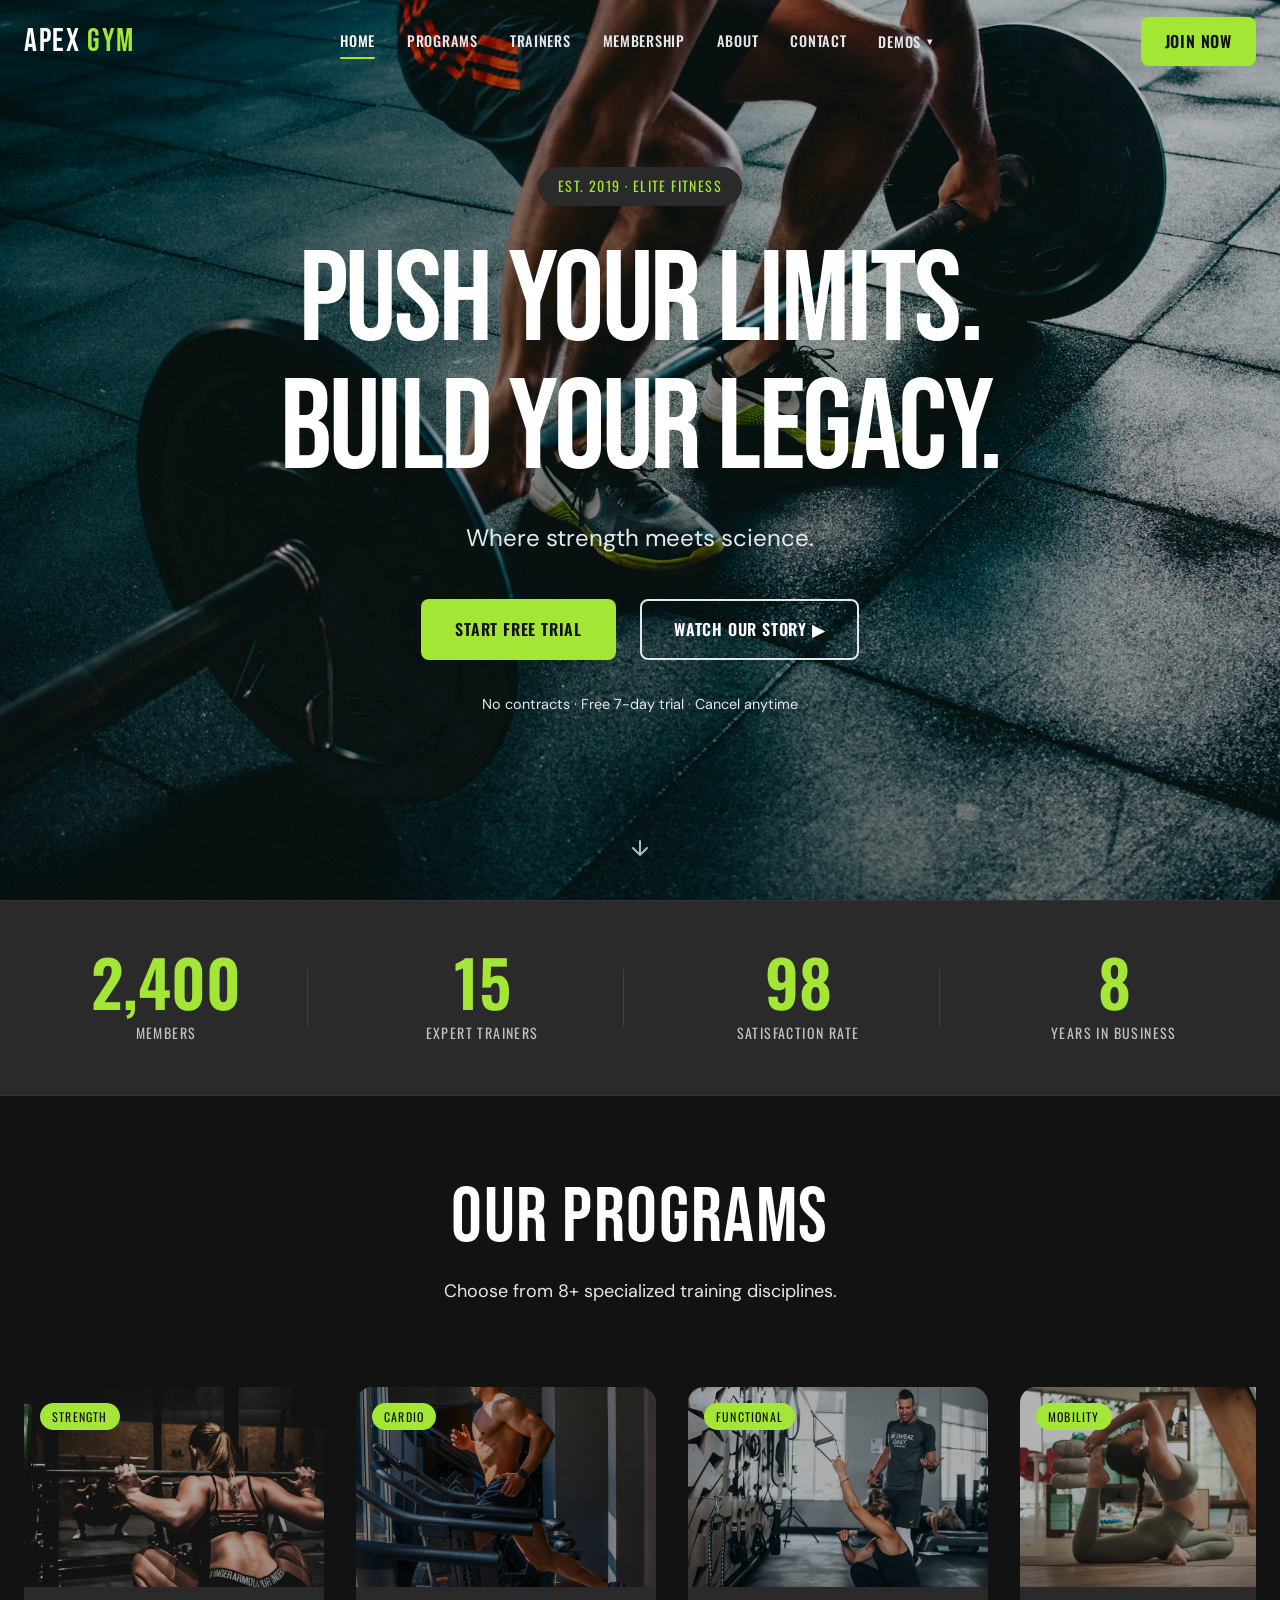
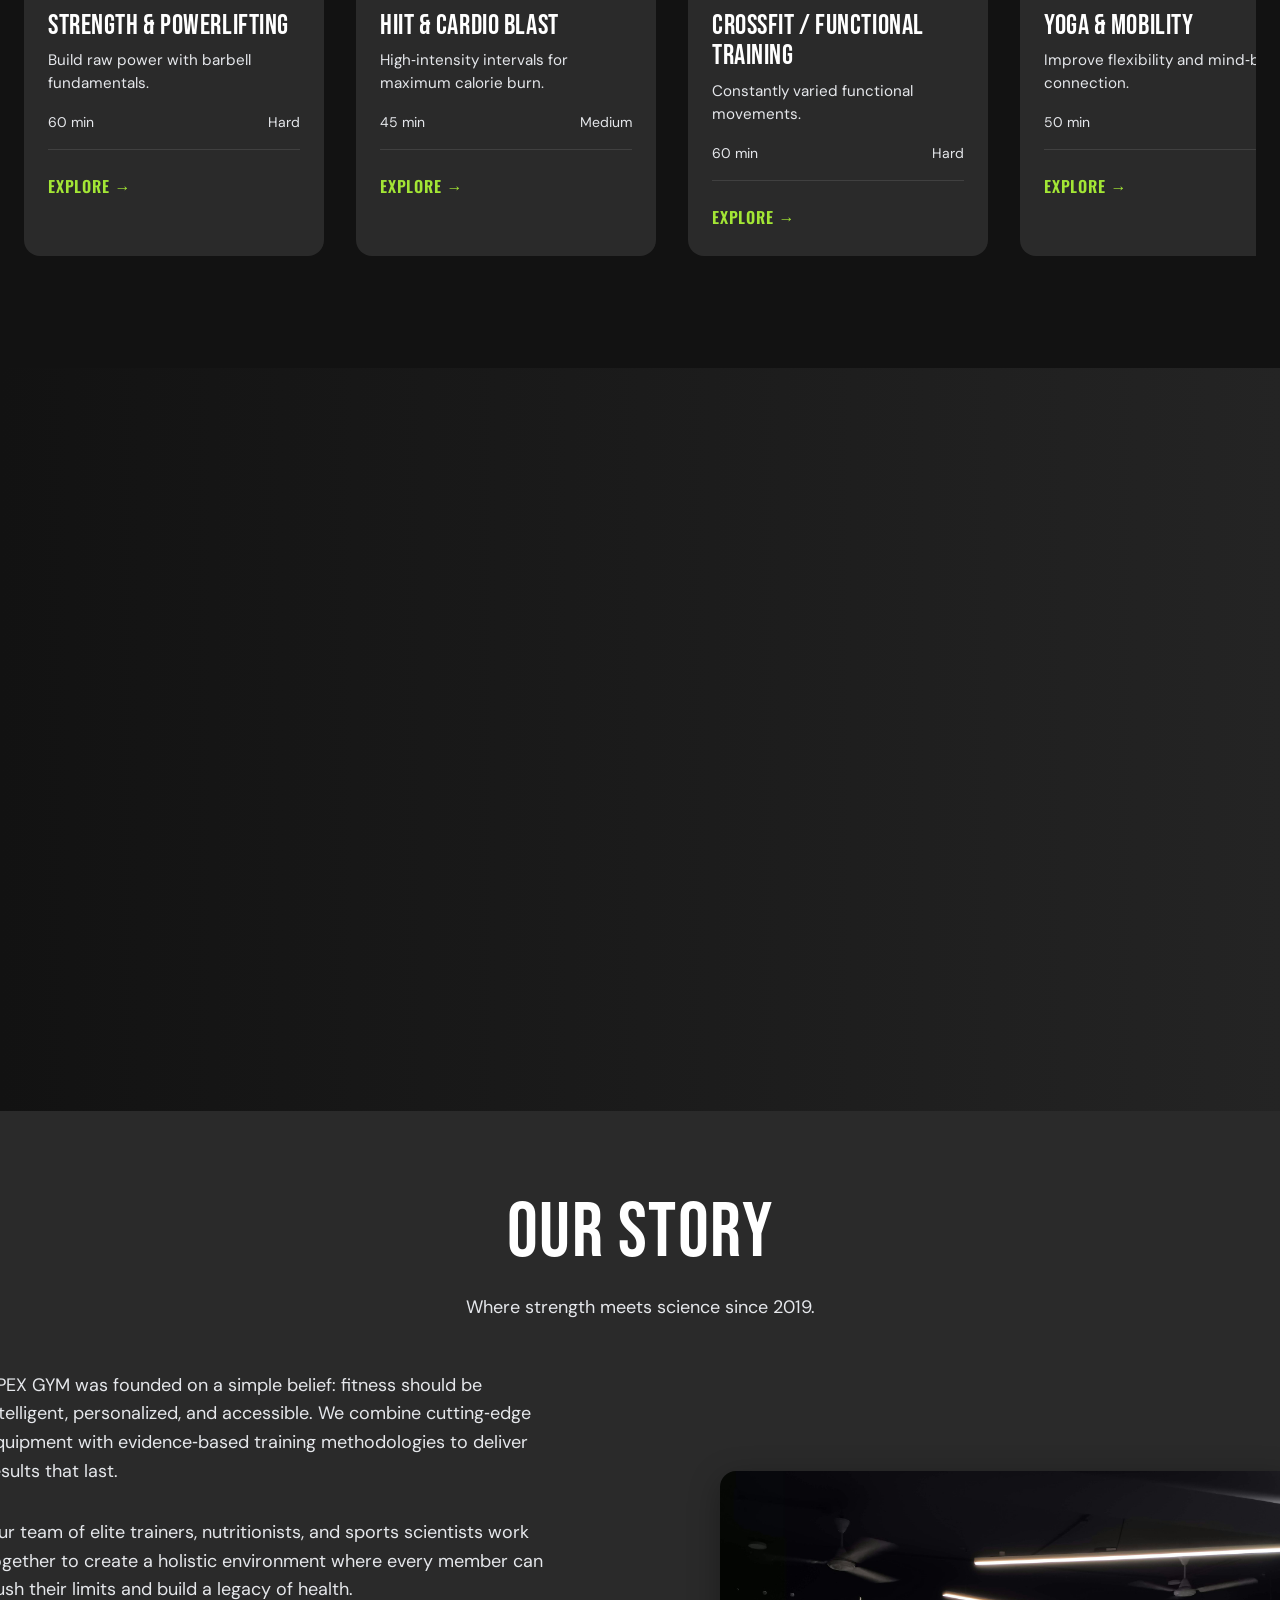
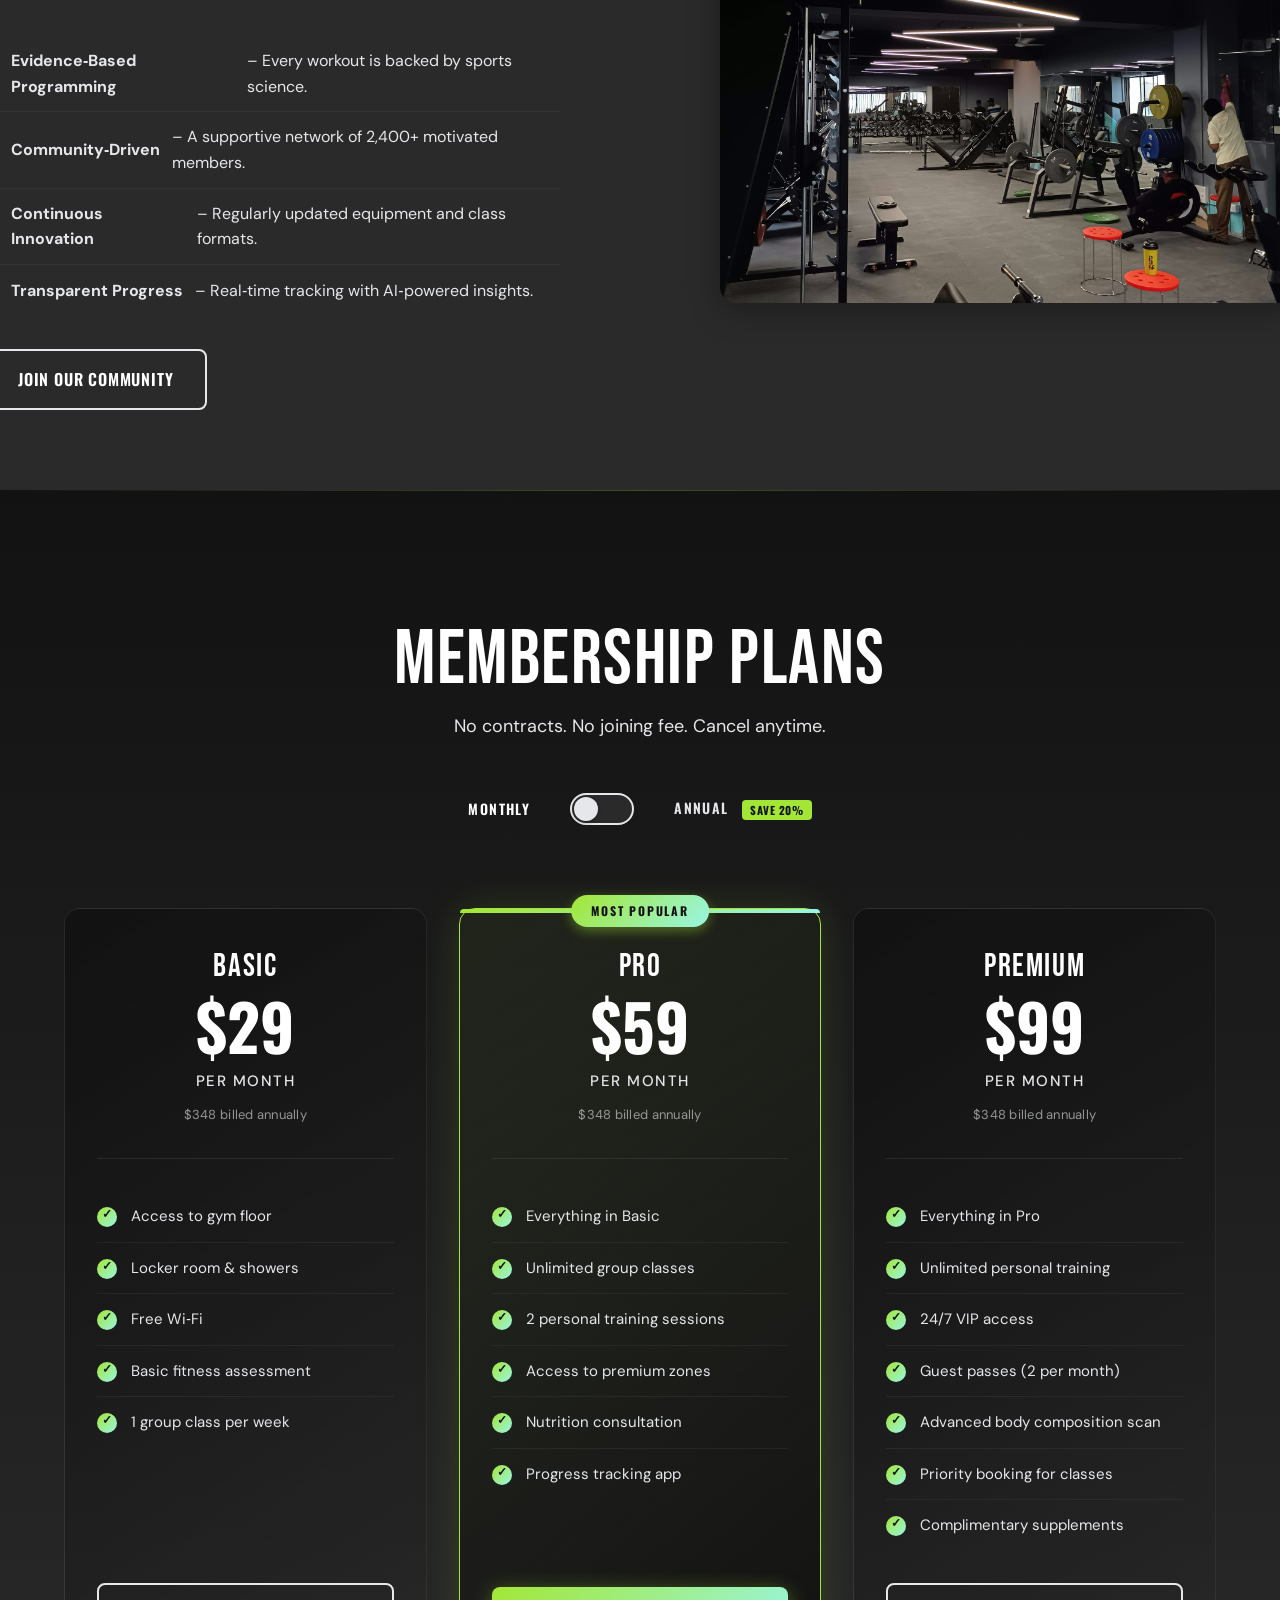
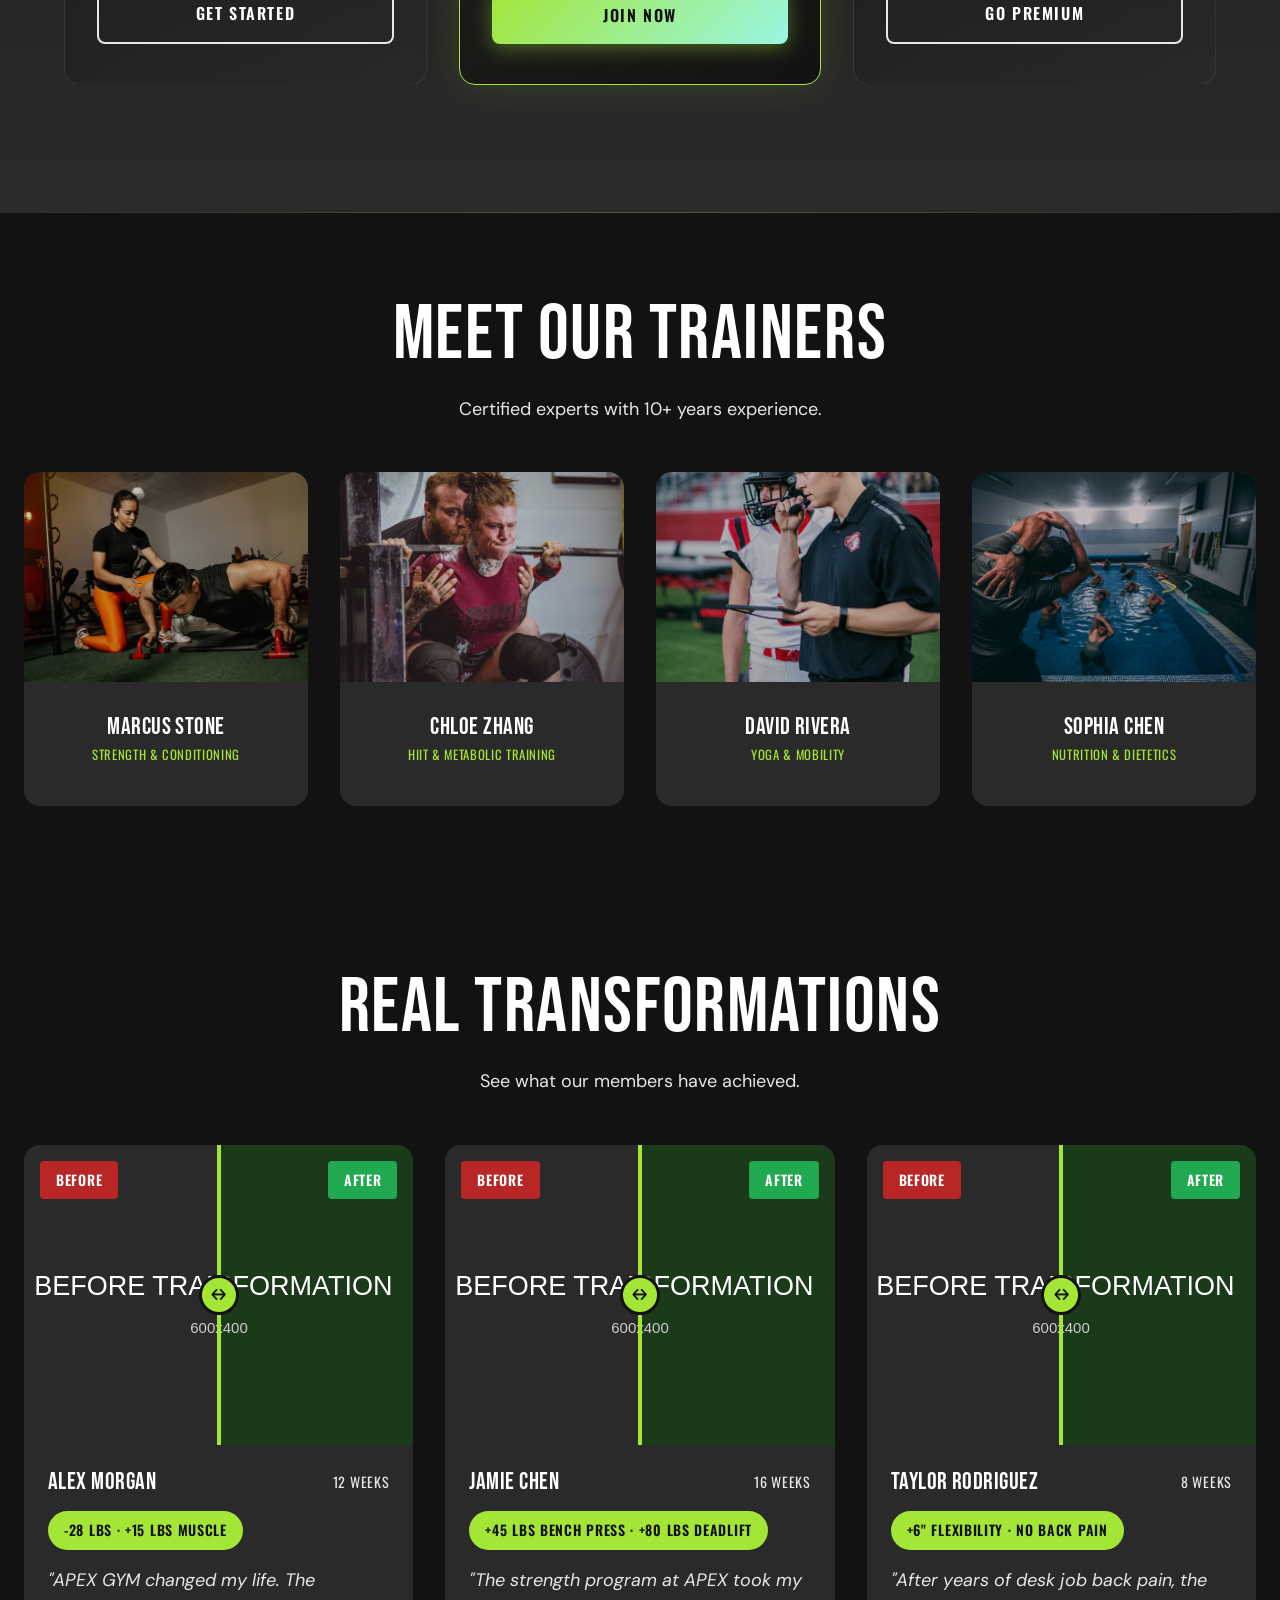
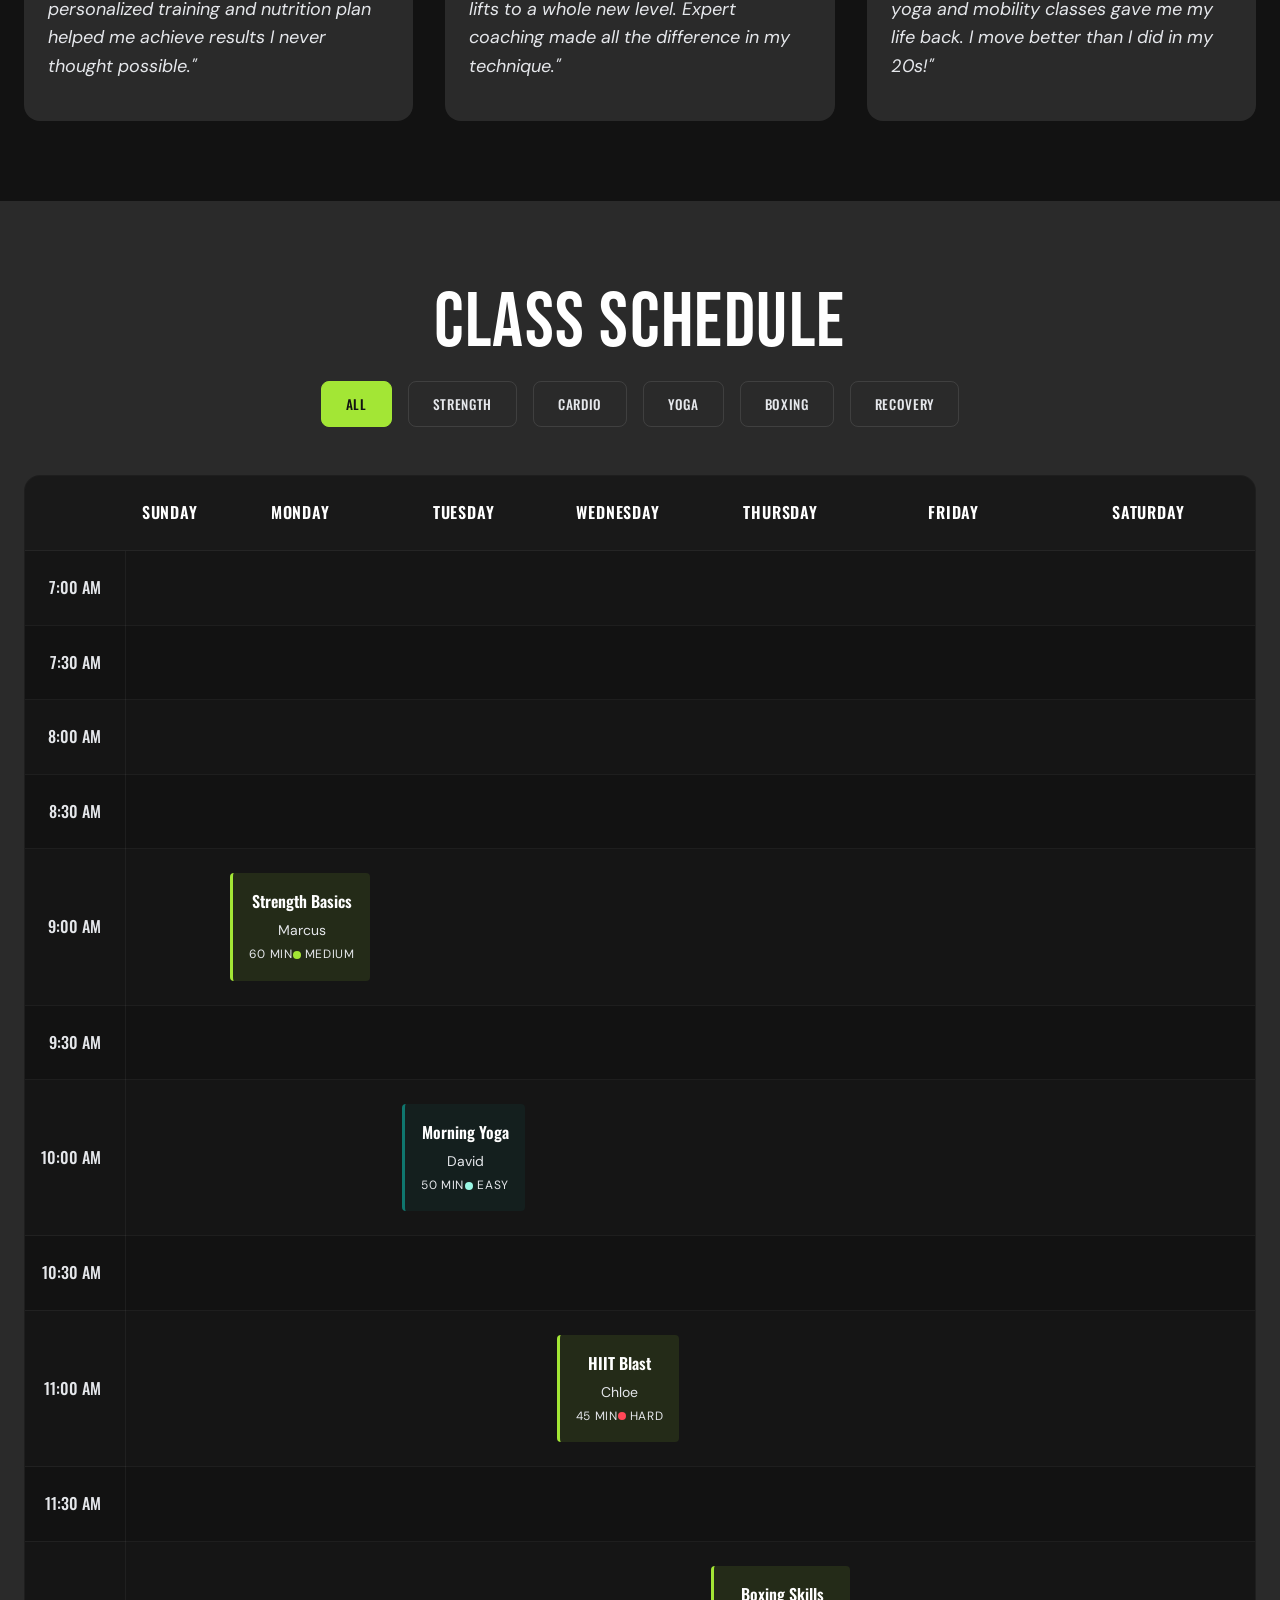
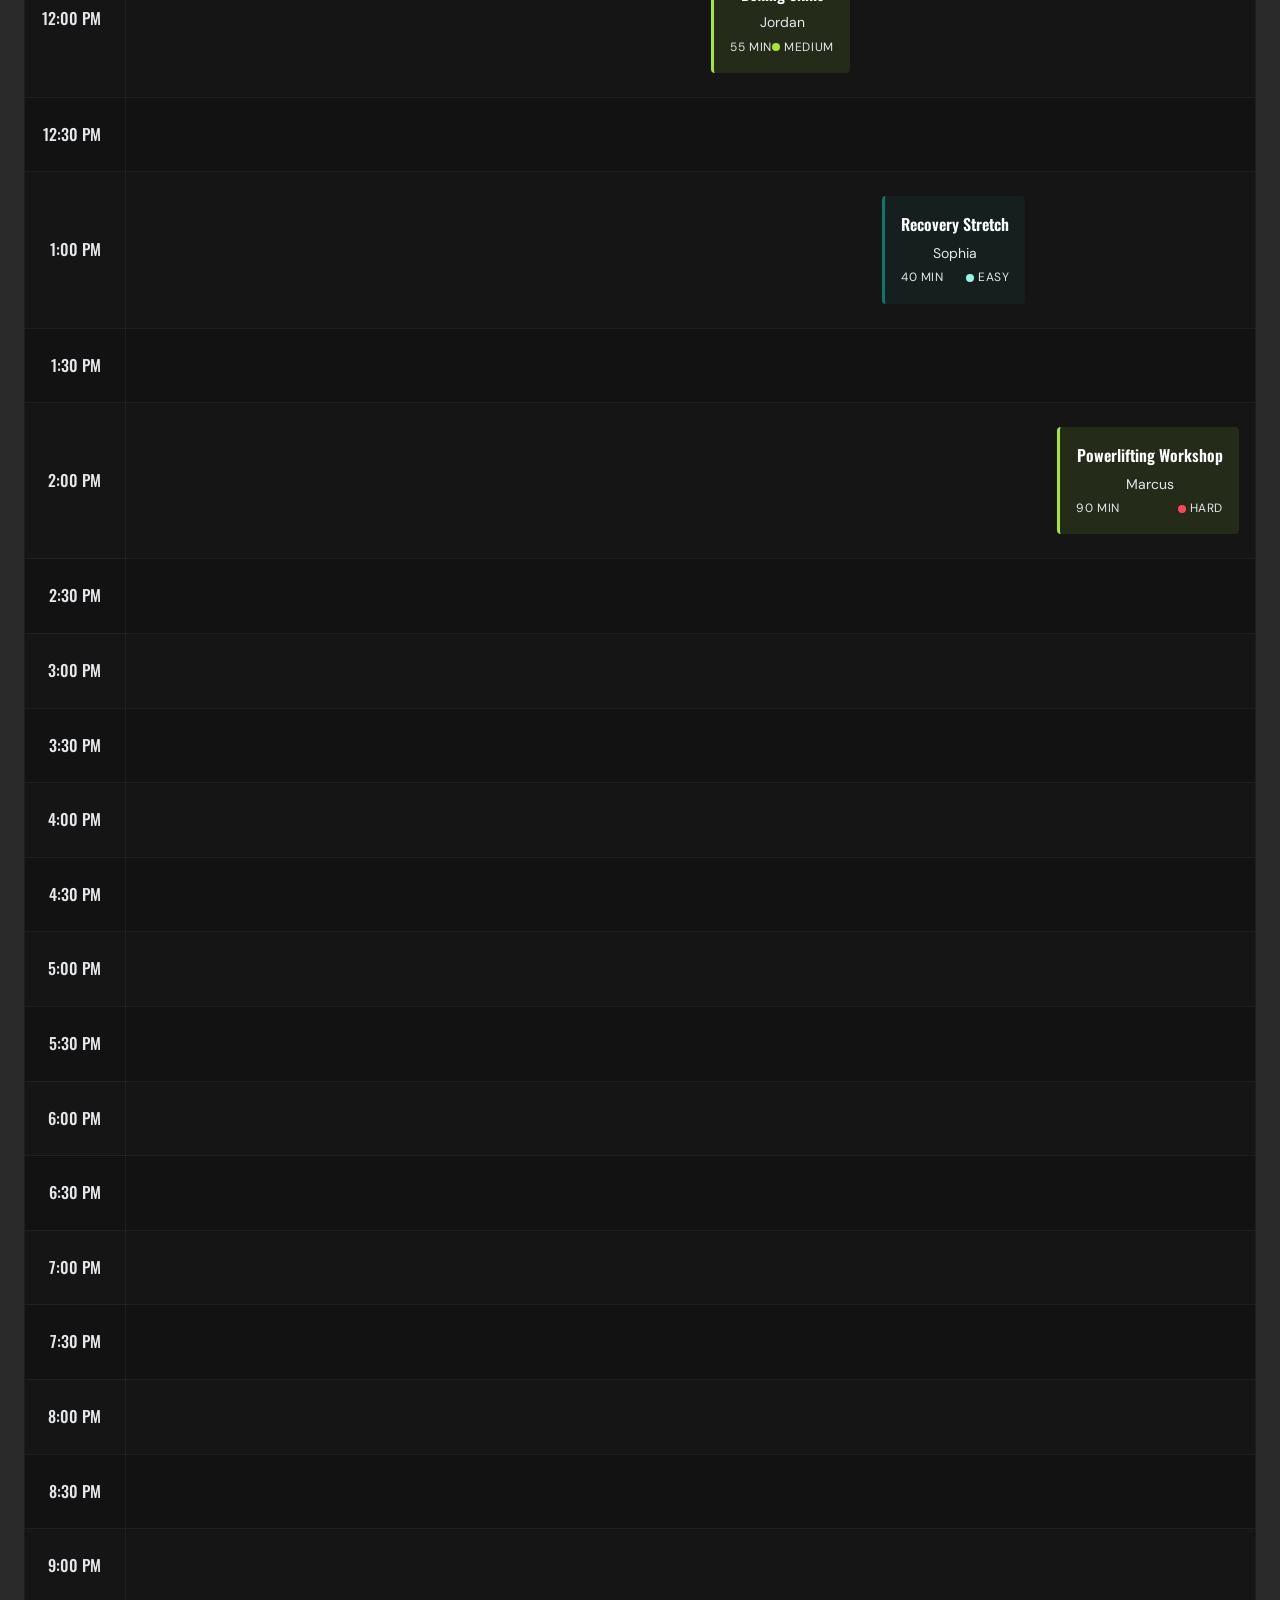
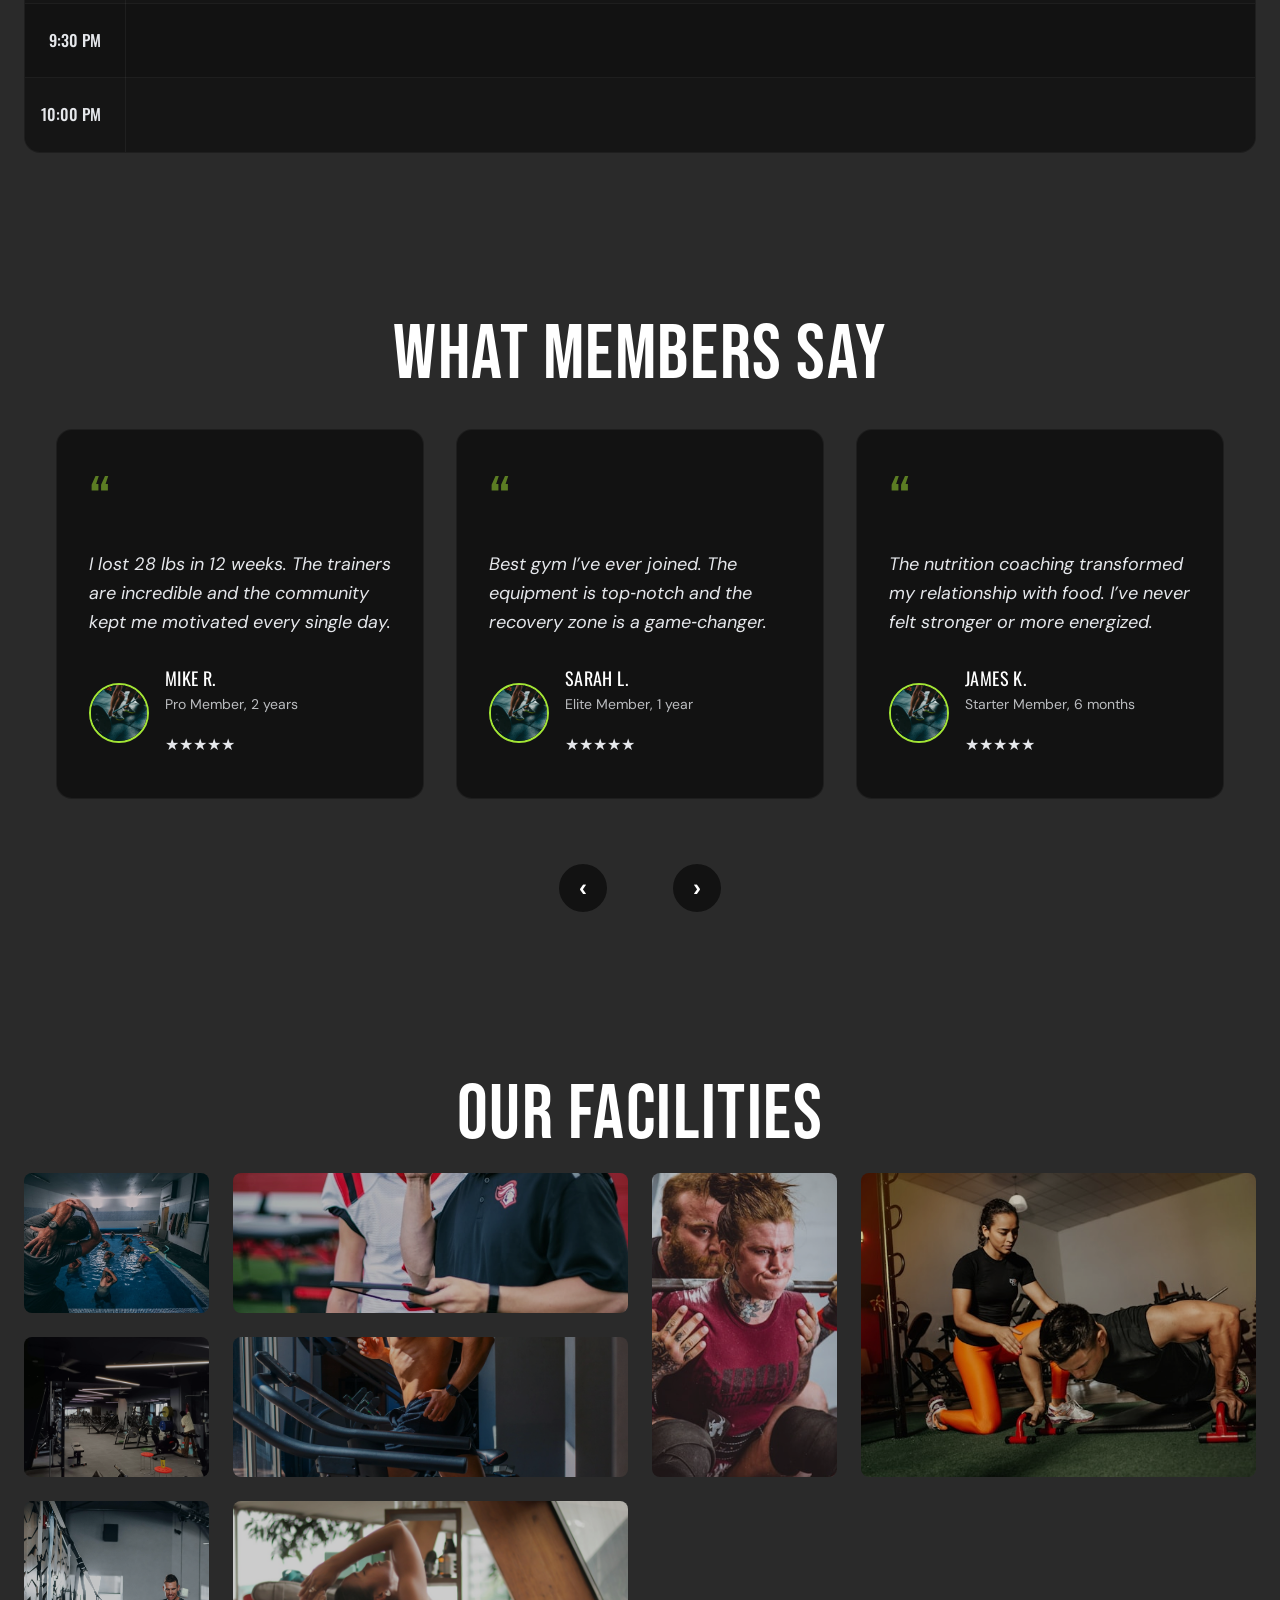
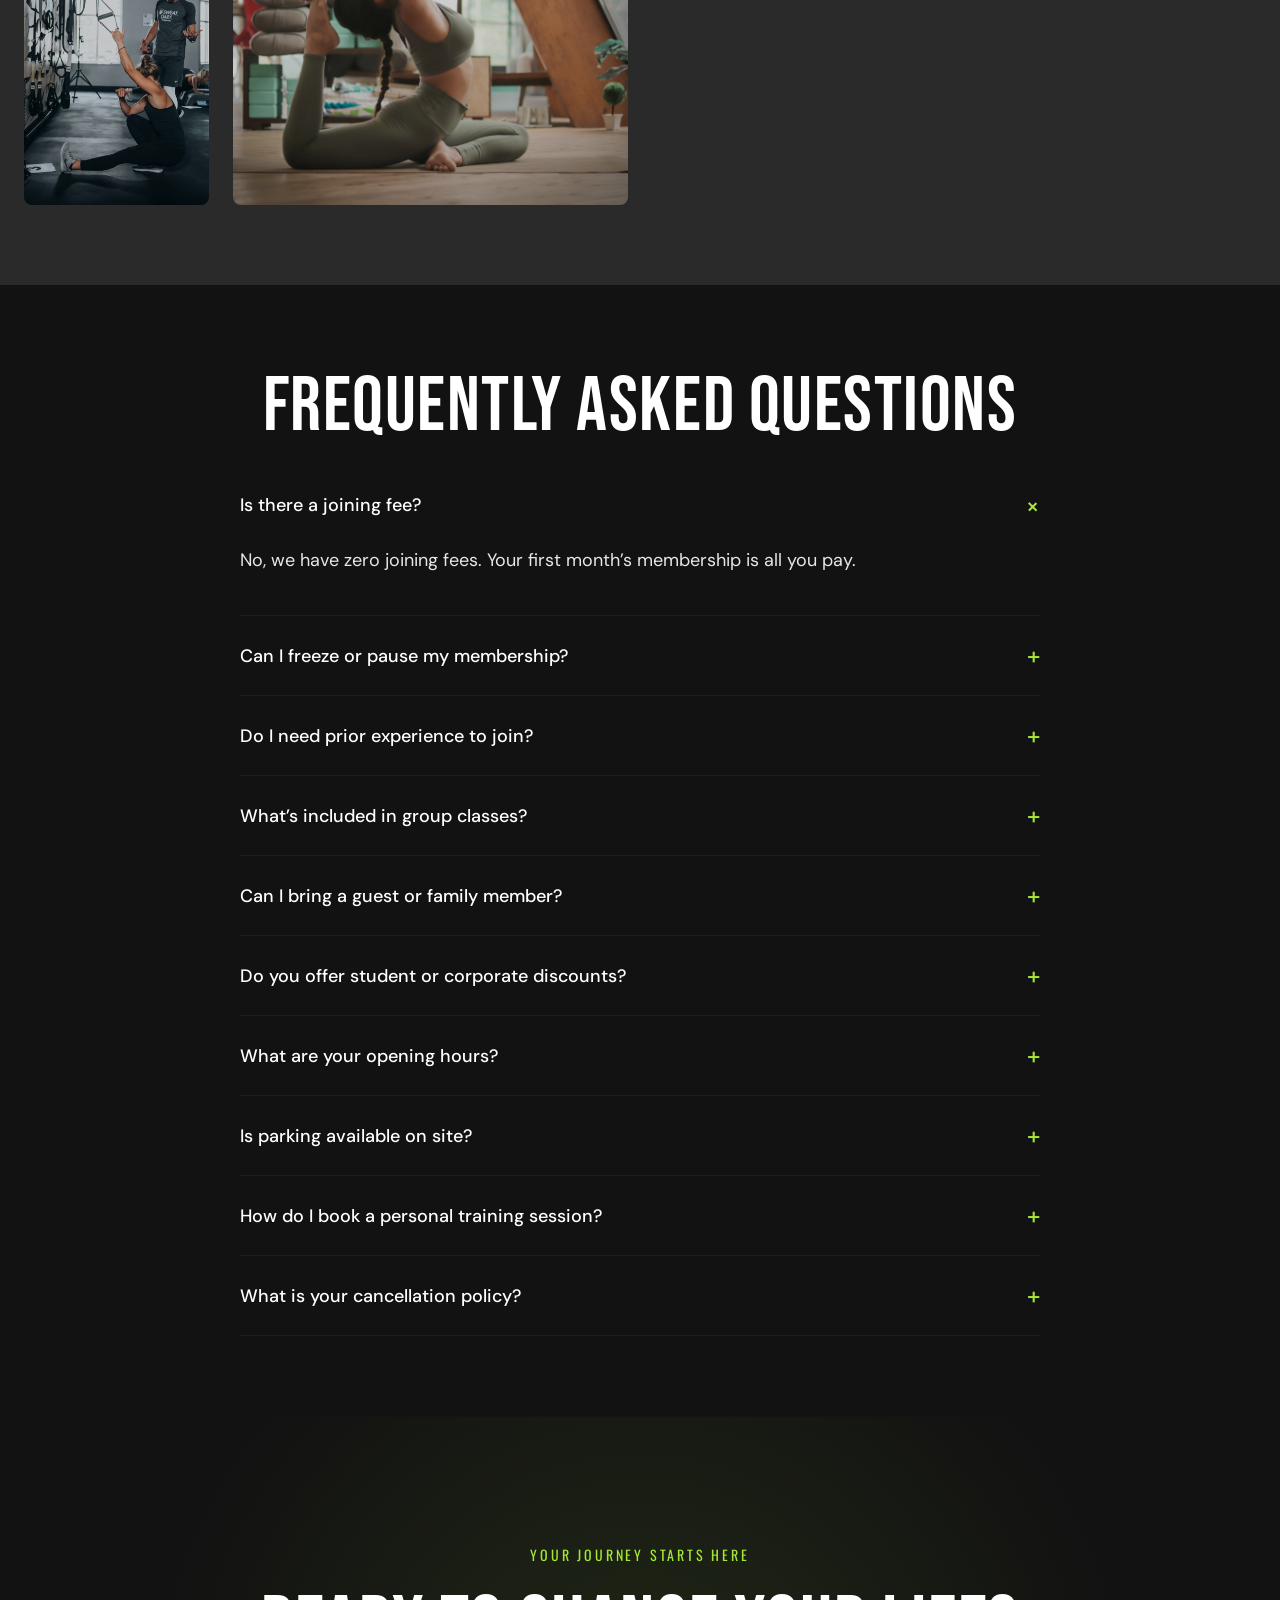
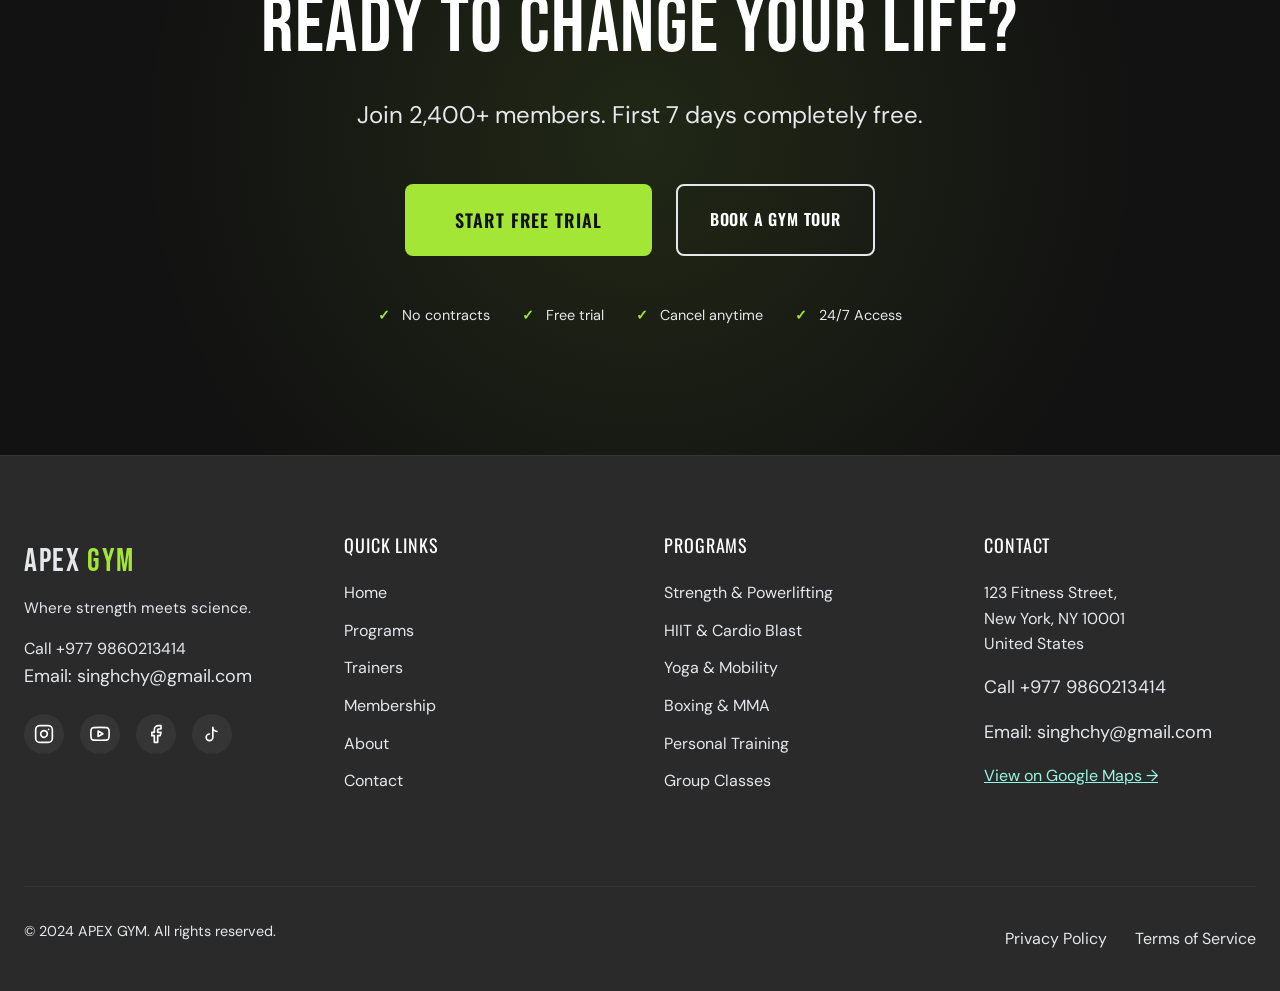
==== commit 2c445d27: "new changes in footer" ====
--- a/index.html
+++ b/index.html
@@ -1,761 +1,1191 @@
-<!DOCTYPE html>
+<!doctype html>
 <html lang="en">
-<head>
-    <meta charset="UTF-8">
-    <meta name="viewport" content="width=device-width, initial-scale=1.0">
+  <head>
+    <meta charset="UTF-8" />
+    <meta name="viewport" content="width=device-width, initial-scale=1.0" />
     <title>APEX GYM | Premium Fitness Center</title>
-    <meta name="description" content="Push your limits. Build your legacy. APEX GYM is where strength meets science.">
-    <meta name="theme-color" content="#121212">
-    <link rel="preconnect" href="https://fonts.googleapis.com">
-    <link rel="preconnect" href="https://fonts.gstatic.com" crossorigin>
-    <link href="https://fonts.googleapis.com/css2?family=Bebas+Neue&family=DM+Sans:ital,opsz,wght@0,9..40,100..1000;1,9..40,100..1000&family=Oswald:wght@400;500;600&display=swap" rel="stylesheet">
+    <meta
+      name="description"
+      content="Push your limits. Build your legacy. APEX GYM is where strength meets science."
+    />
+    <meta name="theme-color" content="#121212" />
+    <link rel="preconnect" href="https://fonts.googleapis.com" />
+    <link rel="preconnect" href="https://fonts.gstatic.com" crossorigin />
+    <link
+      href="https://fonts.googleapis.com/css2?family=Bebas+Neue&family=DM+Sans:ital,opsz,wght@0,9..40,100..1000;1,9..40,100..1000&family=Oswald:wght@400;500;600&display=swap"
+      rel="stylesheet"
+    />
     <!-- Preload critical CSS -->
-    <link rel="preload" href="css/globals.css" as="style">
-    <link rel="preload" href="css/layout.css" as="style">
-    <link rel="preload" href="css/hero.css" as="style">
+    <link rel="preload" href="css/globals.css" as="style" />
+    <link rel="preload" href="css/layout.css" as="style" />
+    <link rel="preload" href="css/hero.css" as="style" />
     <!-- CSS -->
-    <link rel="stylesheet" href="css/globals.css">
-    <link rel="stylesheet" href="css/animations.css">
-    <link rel="stylesheet" href="css/layout.css">
-    <link rel="stylesheet" href="css/hero.css">
-    <link rel="stylesheet" href="css/stats.css">
-    <link rel="stylesheet" href="css/programs.css">
-    <link rel="stylesheet" href="css/membership.css">
-    <link rel="stylesheet" href="css/trainers.css">
-    <link rel="stylesheet" href="css/testimonials.css">
-    <link rel="stylesheet" href="css/transformation.css">
-    <link rel="stylesheet" href="css/schedule.css">
-    <link rel="stylesheet" href="css/faq.css">
-    <link rel="stylesheet" href="css/gallery.css">
-    <link rel="stylesheet" href="css/cta.css">
-    <link rel="icon" type="image/x-icon" href="images/favicon.ico">
-</head>
-<body data-theme="v1">
+    <link rel="stylesheet" href="css/globals.css" />
+    <link rel="stylesheet" href="css/animations.css" />
+    <link rel="stylesheet" href="css/layout.css" />
+    <link rel="stylesheet" href="css/hero.css" />
+    <link rel="stylesheet" href="css/stats.css" />
+    <link rel="stylesheet" href="css/programs.css" />
+    <link rel="stylesheet" href="css/membership.css" />
+    <link rel="stylesheet" href="css/trainers.css" />
+    <link rel="stylesheet" href="css/testimonials.css" />
+    <link rel="stylesheet" href="css/transformation.css" />
+    <link rel="stylesheet" href="css/schedule.css" />
+    <link rel="stylesheet" href="css/faq.css" />
+    <link rel="stylesheet" href="css/gallery.css" />
+    <link rel="stylesheet" href="css/cta.css" />
+    <link rel="icon" type="image/x-icon" href="images/favicon.ico" />
+  </head>
+  <body data-theme="v1">
     <!-- Navigation -->
     <nav class="navbar">
-        <div class="container">
-            <a href="index.html" class="logo">APEX <span>GYM</span></a>
-            <ul class="nav-links">
-                <li><a href="#home" class="active">Home</a></li>
-                <li><a href="#programs">Programs</a></li>
-                <li><a href="#trainers">Trainers</a></li>
-                <li><a href="#membership">Membership</a></li>
-                <li><a href="#about">About</a></li>
-                <li><a href="#contact">Contact</a></li>
-                <li class="dropdown">
-                    <a href="#" class="dropdown-toggle">Demos <span class="arrow">▼</span></a>
-                    <div class="dropdown-menu">
-                        <a href="index.html">Demo V1 <small>Default Dark</small></a>
-                        <a href="demos/v2.html">Demo V2 <small>Minimal Editorial</small></a>
-                        <a href="demos/v3.html">Demo V3 <small>Teal Wellness</small></a>
-                        <a href="demos/v4.html">Demo V4 <small>Magazine Layout</small></a>
-                    </div>
-                </li>
-            </ul>
-            <a href="#membership" class="cta-button">Join Now</a>
-            <button class="hamburger" aria-label="Toggle menu">
-                <span></span>
-                <span></span>
-                <span></span>
-            </button>
-        </div>
+      <div class="container">
+        <a href="index.html" class="logo">APEX <span>GYM</span></a>
+        <ul class="nav-links">
+          <li><a href="#home" class="active">Home</a></li>
+          <li><a href="#programs">Programs</a></li>
+          <li><a href="#trainers">Trainers</a></li>
+          <li><a href="#membership">Membership</a></li>
+          <li><a href="#about">About</a></li>
+          <li><a href="#contact">Contact</a></li>
+          <li class="dropdown">
+            <a href="#" class="dropdown-toggle"
+              >Demos <span class="arrow">▼</span></a
+            >
+            <div class="dropdown-menu">
+              <a href="index.html">Demo V1 <small>Default Dark</small></a>
+              <a href="demos/v2.html"
+                >Demo V2 <small>Minimal Editorial</small></a
+              >
+              <a href="demos/v3.html">Demo V3 <small>Teal Wellness</small></a>
+              <a href="demos/v4.html">Demo V4 <small>Magazine Layout</small></a>
+            </div>
+          </li>
+        </ul>
+        <a href="#membership" class="cta-button">Join Now</a>
+        <button class="hamburger" aria-label="Toggle menu">
+          <span></span>
+          <span></span>
+          <span></span>
+        </button>
+      </div>
     </nav>
 
     <!-- Mobile Overlay Menu -->
     <div class="mobile-menu">
-        <div class="mobile-menu-content">
-            <a href="index.html" class="logo">APEX <span>GYM</span></a>
-            <ul>
-                <li><a href="#home">Home</a></li>
-                <li><a href="#programs">Programs</a></li>
-                <li><a href="#trainers">Trainers</a></li>
-                <li><a href="#membership">Membership</a></li>
-                <li><a href="#about">About</a></li>
-                <li><a href="#contact">Contact</a></li>
-                <li><a href="demos/v2.html">Demo V2</a></li>
-                <li><a href="demos/v3.html">Demo V3</a></li>
-                <li><a href="demos/v4.html">Demo V4</a></li>
-            </ul>
-            <a href="#membership" class="cta-button">Join Now</a>
-        </div>
+      <div class="mobile-menu-content">
+        <a href="index.html" class="logo">APEX <span>GYM</span></a>
+        <ul>
+          <li><a href="#home">Home</a></li>
+          <li><a href="#programs">Programs</a></li>
+          <li><a href="#trainers">Trainers</a></li>
+          <li><a href="#membership">Membership</a></li>
+          <li><a href="#about">About</a></li>
+          <li><a href="#contact">Contact</a></li>
+          <li><a href="demos/v2.html">Demo V2</a></li>
+          <li><a href="demos/v3.html">Demo V3</a></li>
+          <li><a href="demos/v4.html">Demo V4</a></li>
+        </ul>
+        <a href="#membership" class="cta-button">Join Now</a>
+      </div>
     </div>
 
     <main>
-        <!-- Hero Section -->
-        <section id="home" class="hero">
-            <div class="hero-background">
-                <div class="video-overlay"></div>
-                <img src="images/hero/hero-bg.jpg" alt="Gym background" class="hero-background-image" fetchpriority="high" decoding="async">
-            </div>
-            <div class="container">
-                <div class="hero-content reveal">
-                    <span class="badge">EST. 2019 · ELITE FITNESS</span>
-                    <h1 class="hero-title">PUSH YOUR LIMITS. BUILD YOUR LEGACY.</h1>
-                    <p class="hero-subtitle">Where strength meets science.</p>
-                    <div class="hero-cta">
-                        <a href="#membership" class="btn btn-primary">Start Free Trial</a>
-                        <a href="#" class="btn btn-secondary">Watch Our Story ▶</a>
-                    </div>
-                    <p class="trust-line">No contracts · Free 7-day trial · Cancel anytime</p>
-                </div>
-            </div>
-            <div class="scroll-indicator">
-                <svg width="24" height="24" viewBox="0 0 24 24" fill="none" xmlns="http://www.w3.org/2000/svg">
-                    <path d="M12 5V19M12 19L19 12M12 19L5 12" stroke="currentColor" stroke-width="2" stroke-linecap="round" stroke-linejoin="round"/>
-                </svg>
-            </div>
-        </section>
-
-        <!-- Stats Bar -->
-        <section class="stats">
-            <div class="container">
-                <div class="stats-grid">
-                    <div class="stat">
-                        <span class="stat-number" data-count="2400">0</span>
-                        <span class="stat-label">Members</span>
-                    </div>
-                    <div class="stat">
-                        <span class="stat-number" data-count="15">0</span>
-                        <span class="stat-label">Expert Trainers</span>
-                    </div>
-                    <div class="stat">
-                        <span class="stat-number" data-count="98">0</span>
-                        <span class="stat-label">Satisfaction Rate</span>
-                    </div>
-                    <div class="stat">
-                        <span class="stat-number" data-count="8">0</span>
-                        <span class="stat-label">Years In Business</span>
-                    </div>
-                </div>
-            </div>
-        </section>
-
-        <!-- Programs -->
-        <section id="programs" class="programs">
-            <div class="container">
-                <h2 class="section-title reveal">OUR PROGRAMS</h2>
-                <p class="section-subtitle reveal">Choose from 8+ specialized training disciplines.</p>
-                <div class="programs-track">
-                    <article class="program-card reveal">
-                                            <div class="program-image-container">
-                                                <img src="images/programs/program-1.jpg" alt="Strength & Powerlifting" class="program-image" loading="lazy">
-                                                <span class="program-badge">STRENGTH</span>
-                                            </div>
-                                            <div class="program-content">
-                                                <h3 class="program-title">Strength & Powerlifting</h3>
-                                                <p class="program-description">Build raw power with barbell fundamentals.</p>
-                                                <div class="program-meta">
-                                                    <span>60 min</span>
-                                                    <span class="difficulty">Hard</span>
-                                                </div>
-                                                <a href="#" class="program-cta">Explore →</a>
-                                            </div>
-                                        </article>
-                                        <article class="program-card reveal">
-                                            <div class="program-image-container">
-                                                <img src="images/programs/program-2.jpg" alt="HIIT & Cardio Blast" class="program-image" loading="lazy">
-                                                <span class="program-badge">CARDIO</span>
-                                            </div>
-                                            <div class="program-content">
-                                                <h3 class="program-title">HIIT & Cardio Blast</h3>
-                                                <p class="program-description">High‑intensity intervals for maximum calorie burn.</p>
-                                                <div class="program-meta">
-                                                    <span>45 min</span>
-                                                    <span class="difficulty">Medium</span>
-                                                </div>
-                                                <a href="#" class="program-cta">Explore →</a>
-                                            </div>
-                                        </article>
-                                        <article class="program-card reveal">
-                                            <div class="program-image-container">
-                                                <img src="images/programs/program-3.jpg" alt="CrossFit / Functional Training" class="program-image" loading="lazy">
-                                                <span class="program-badge">FUNCTIONAL</span>
-                                            </div>
-                                            <div class="program-content">
-                                                <h3 class="program-title">CrossFit / Functional Training</h3>
-                                                <p class="program-description">Constantly varied functional movements.</p>
-                                                <div class="program-meta">
-                                                    <span>60 min</span>
-                                                    <span class="difficulty">Hard</span>
-                                                </div>
-                                                <a href="#" class="program-cta">Explore →</a>
-                                            </div>
-                                        </article>
-                                        <article class="program-card reveal">
-                                            <div class="program-image-container">
-                                                <img src="images/programs/program-4.jpg" alt="Yoga & Mobility" class="program-image" loading="lazy">
-                                                <span class="program-badge">MOBILITY</span>
-                                            </div>
-                                            <div class="program-content">
-                                                <h3 class="program-title">Yoga & Mobility</h3>
-                                                <p class="program-description">Improve flexibility and mind‑body connection.</p>
-                                                <div class="program-meta">
-                                                    <span>50 min</span>
-                                                    <span class="difficulty">Easy</span>
-                                                </div>
-                                                <a href="#" class="program-cta">Explore →</a>
-                                            </div>
-                                        </article>
-                                        <article class="program-card reveal">
-                                            <div class="program-image-container">
-                                                <img src="images/programs/program-5.jpg" alt="Boxing & MMA" class="program-image" loading="lazy">
-                                                <span class="program-badge">COMBAT</span>
-                                            </div>
-                                            <div class="program-content">
-                                                <h3 class="program-title">Boxing & MMA</h3>
-                                                <p class="program-description">Learn striking, grappling, and self‑defense.</p>
-                                                <div class="program-meta">
-                                                    <span>55 min</span>
-                                                    <span class="difficulty">Medium</span>
-                                                </div>
-                                                <a href="#" class="program-cta" aria-label="Explore Boxing & MMA program">Explore →</a>
-                                            </div>
-                                        </article>
-                                        <article class="program-card reveal">
-                                            <div class="program-image-container">
-                                                <img src="images/programs/program-6.jpg" alt="Body Transformation Program" class="program-image" loading="lazy">
-                                                <span class="program-badge">TRANSFORM</span>
-                                            </div>
-                                            <div class="program-content">
-                                                <h3 class="program-title">Body Transformation Program</h3>
-                                                <p class="program-description">Personalized plan for fat loss & muscle gain.</p>
-                                                <div class="program-meta">
-                                                    <span>12 weeks</span>
-                                                    <span class="difficulty">Medium</span>
-                                                </div>
-                                                <a href="#" class="program-cta" aria-label="Explore Body Transformation Program">Explore →</a>
-                                            </div>
-                                        </article>
-                                        <article class="program-card reveal">
-                                            <div class="program-image-container">
-                                                <img src="images/programs/program-7.jpg" alt="Personal Training (1‑on‑1)" class="program-image" loading="lazy">
-                                                <span class="program-badge">PERSONAL</span>
-                                            </div>
-                                            <div class="program-content">
-                                                <h3 class="program-title">Personal Training (1‑on‑1)</h3>
-                                                <p class="program-description">Tailored coaching for your specific goals.</p>
-                                                <div class="program-meta">
-                                                    <span>Custom</span>
-                                                    <span class="difficulty">Any</span>
-                                                </div>
-                                                <a href="#" class="program-cta" aria-label="Explore Personal Training (1‑on‑1) program">Explore →</a>
-                                            </div>
-                                        </article>
-                                        <article class="program-card reveal">
-                                            <div class="program-image-container">
-                                                <img src="images/programs/program-8.jpg" alt="Group Classes" class="program-image" loading="lazy">
-                                                <span class="program-badge">GROUP</span>
-                                            </div>
-                                            <div class="program-content">
-                                                <h3 class="program-title">Group Classes</h3>
-                                                <p class="program-description">Motivating group sessions with expert trainers.</p>
-                                                <div class="program-meta">
-                                                    <span>50 min</span>
-                                                    <span class="difficulty">Varied</span>
-                                                </div>
-                                                <a href="#" class="program-cta" aria-label="Explore Group Classes program">Explore →</a>
-                                            </div>
-                                        </article>
-                </div>
-            </div>
-        </section>
-
-        <!-- Why Choose Us -->
-        <section class="why">
-            <div class="why-background">
-                <div class="why-overlay"></div>
-                <div class="why-image reveal from-right">
-                    <img src="images/hero/Gym-interior.jpg" alt="Gym interior" loading="lazy">
-                </div>
-            </div>
-            <div class="container">
-                <div class="why-content">
-                    <h2 class="section-title reveal">WHY CHOOSE APEX GYM</h2>
-                    <div class="usp-cards-grid">
-                        <div class="usp-card reveal">
-                            <div class="usp-icon">
-                                <svg xmlns="http://www.w3.org/2000/svg" viewBox="0 0 24 24" fill="currentColor">
-                                    <path d="M11.645 20.91l-.007-.003-.022-.012a15.247 15.247 0 01-.383-.218 25.18 25.18 0 01-4.244-3.17C4.688 15.36 2.25 12.174 2.25 8.25 2.25 5.322 4.714 3 7.688 3A5.5 5.5 0 0112 5.052 5.5 5.5 0 0116.313 3c2.973 0 5.437 2.322 5.437 5.25 0 3.925-2.438 7.111-4.739 9.256a25.175 25.175 0 01-4.244 3.17 15.247 15.247 0 01-.383.219l-.022.012-.007.004-.003.001a.752.752 0 01-.704 0l-.003-.001z" />
-                                </svg>
-                            </div>
-                            <h3>Cutting‑Edge Equipment</h3>
-                            <p>Train with the latest Technogym, Rogue, and Hammer Strength machines.</p>
-                        </div>
-                        <div class="usp-card reveal">
-                            <div class="usp-icon">
-                                <svg xmlns="http://www.w3.org/2000/svg" viewBox="0 0 24 24" fill="currentColor">
-                                    <path fill-rule="evenodd" d="M12 2.25c-5.385 0-9.75 4.365-9.75 9.75s4.365 9.75 9.75 9.75 9.75-4.365 9.75-9.75S17.385 2.25 12 2.25zM9 7.5A.75.75 0 019 9h.253a2.25 2.25 0 011.837.944.75.75 0 01-1.212.883 1.25 1.25 0 00-1.02-.527H9.75v1.5H9a.75.75 0 010-1.5h.253a3.75 3.75 0 013.06 1.527.75.75 0 01-1.212.883A2.25 2.25 0 009.253 12H9a.75.75 0 010-1.5h.75V9H9zm6 0a.75.75 0 01.75.75v4.5a.75.75 0 01-1.5 0v-4.5A.75.75 0 0115 7.5z" clip-rule="evenodd" />
-                                </svg>
-                            </div>
-                            <h3>Elite Certified Trainers</h3>
-                            <p>1‑on‑1 coaching from industry‑leading professionals.</p>
-                        </div>
-                        <div class="usp-card reveal">
-                            <div class="usp-icon">
-                                <svg xmlns="http://www.w3.org/2000/svg" viewBox="0 0 24 24" fill="currentColor">
-                                    <path fill-rule="evenodd" d="M12 1.5a5.25 5.25 0 00-5.25 5.25v3a3 3 0 00-3 3v6.75a3 3 0 003 3h10.5a3 3 0 003-3v-6.75a3 3 0 00-3-3v-3c0-2.9-2.35-5.25-5.25-5.25zm3.75 8.25v-3a3.75 3.75 0 10-7.5 0v3h7.5z" clip-rule="evenodd" />
-                                </svg>
-                            </div>
-                            <h3>24/7 Access & Security</h3>
-                            <p>Your gym, your schedule. Biometric entry & CCTV monitoring.</p>
-                        </div>
-                        <div class="usp-card reveal">
-                            <div class="usp-icon">
-                                <svg xmlns="http://www.w3.org/2000/svg" viewBox="0 0 24 24" fill="currentColor">
-                                    <path d="M18.375 2.25c-1.035 0-1.875.84-1.875 1.875v15.75c0 1.035.84 1.875 1.875 1.875h.75c1.035 0 1.875-.84 1.875-1.875V4.125c0-1.036-.84-1.875-1.875-1.875h-.75zM9.75 8.625c0-1.036.84-1.875 1.875-1.875h.75c1.036 0 1.875.84 1.875 1.875v11.25c0 1.035-.84 1.875-1.875 1.875h-.75a1.875 1.875 0 01-1.875-1.875V8.625zM3 13.125c0-1.036.84-1.875 1.875-1.875h.75c1.036 0 1.875.84 1.875 1.875v6.75c0 1.035-.84 1.875-1.875 1.875h-.75A1.875 1.875 0 013 19.875v-6.75z" />
-                                </svg>
-                            </div>
-                            <h3>Personalized Progress Tracking</h3>
-                            <p>AI‑powered analytics to measure every rep, set, and milestone.</p>
-                        </div>
-                        <div class="usp-card reveal">
-                            <div class="usp-icon">
-                                <svg xmlns="http://www.w3.org/2000/svg" viewBox="0 0 24 24" fill="currentColor">
-                                    <path fill-rule="evenodd" d="M8.25 6.75a3.75 3.75 0 117.5 0 3.75 3.75 0 01-7.5 0zM15.75 9.75a3 3 0 116 0 3 3 0 01-6 0zM2.25 9.75a3 3 0 116 0 3 3 0 01-6 0zM6.31 15.117A6.745 6.745 0 0112 12a6.745 6.745 0 016.709 7.498.75.75 0 01-.372.568A12.696 12.696 0 0112 21.75c-2.305 0-4.47-.612-6.337-1.684a.75.75 0 01-.372-.568 6.787 6.787 0 011.019-4.38z" clip-rule="evenodd" />
-                                    <path d="M5.082 14.254a8.287 8.287 0 00-1.308 5.135 9.687 9.687 0 01-1.764-.44l-.115-.04a.563.563 0 01-.373-.487l-.01-.121a3.75 3.75 0 013.57-4.047zM20.226 19.389a8.287 8.287 0 00-1.308-5.135 3.75 3.75 0 013.57 4.047l-.01.121a.563.563 0 01-.373.486l-.115.04c-.567.2-1.156.349-1.764.441z" />
-                                </svg>
-                            </div>
-                            <h3>Inclusive Community Vibe</h3>
-                            <p>Join a supportive network of 2,400+ motivated members.</p>
-                        </div>
-                        <div class="usp-card reveal">
-                            <div class="usp-icon">
-                                <svg xmlns="http://www.w3.org/2000/svg" viewBox="0 0 24 24" fill="currentColor">
-                                    <path fill-rule="evenodd" d="M12 2.25c-5.385 0-9.75 4.365-9.75 9.75s4.365 9.75 9.75 9.75 9.75-4.365 9.75-9.75S17.385 2.25 12 2.25zm3 10.5a.75.75 0 000-1.5H9a.75.75 0 000 1.5h6z" clip-rule="evenodd" />
-                                </svg>
-                            </div>
-                            <h3>No‑Contract Flexibility</h3>
-                            <p>Month‑to‑month membership, cancel anytime.</p>
-                        </div>
-                    </div>
-                </div>
-            </div>
-        </section>
-
-        <!-- About Us -->
-        <section id="about" class="about">
-            <div class="container">
-                <h2 class="section-title reveal">OUR STORY</h2>
-                <p class="section-subtitle reveal">Where strength meets science since 2019.</p>
-                <div class="about-content">
-                    <div class="about-text reveal from-left">
-                        <p>APEX GYM was founded on a simple belief: fitness should be intelligent, personalized, and accessible. We combine cutting‑edge equipment with evidence‑based training methodologies to deliver results that last.</p>
-                        <p>Our team of elite trainers, nutritionists, and sports scientists work together to create a holistic environment where every member can push their limits and build a legacy of health.</p>
-                        <ul class="about-features">
-                            <li><strong>Evidence‑Based Programming</strong> – Every workout is backed by sports science.</li>
-                            <li><strong>Community‑Driven</strong> – A supportive network of 2,400+ motivated members.</li>
-                            <li><strong>Continuous Innovation</strong> – Regularly updated equipment and class formats.</li>
-                            <li><strong>Transparent Progress</strong> – Real‑time tracking with AI‑powered insights.</li>
-                        </ul>
-                        <a href="#membership" class="btn btn-secondary">Join Our Community</a>
-                    </div>
-                    <div class="about-image reveal from-right">
-                        <img src="images/hero/Gym-interior.jpg" alt="APEX GYM interior" loading="lazy">
-                    </div>
-                </div>
-            </div>
-        </section>
-
-        <!-- Membership -->
-        <section id="membership" class="membership" aria-labelledby="membership-title">
-            <div class="container">
-                <header>
-                    <h2 id="membership-title" class="section-title reveal">MEMBERSHIP PLANS</h2>
-                    <p class="section-subtitle reveal">No contracts. No joining fee. Cancel anytime.</p>
-                </header>
-                
-                <!-- Pricing Toggle -->
-                <div class="toggle-container" role="group" aria-label="Pricing period selection">
-                    <button class="toggle-label active" aria-pressed="true" data-period="monthly">
-                        Monthly
-                    </button>
-                    <label class="toggle-switch" for="annual-toggle">
-                        <input type="checkbox" id="annual-toggle" aria-label="Switch to annual pricing and save 20%">
-                        <span class="slider" aria-hidden="true"></span>
-                    </label>
-                    <button class="toggle-label" aria-pressed="false" data-period="annual">
-                        Annual <span class="save">Save 20%</span>
-                    </button>
-                </div>
-
-                <!-- Pricing Cards -->
-                <div class="pricing-grid" role="list" aria-label="Available membership plans">
-                    
-                    <!-- Basic Plan -->
-                    <article class="pricing-card reveal" role="listitem" aria-labelledby="plan-basic-name">
-                        <h3 id="plan-basic-name" class="plan-name">Basic</h3>
-                        <div class="plan-price" role="group" aria-label="Pricing details">
-                            <div class="price-amount" aria-live="polite" aria-atomic="true">$29</div>
-                            <div class="price-period">per month</div>
-                            <div class="price-annual">$348 billed annually</div>
-                        </div>
-                        <ul class="plan-features" role="list" aria-label="Basic plan features">
-                            <li role="listitem">Access to gym floor</li>
-                            <li role="listitem">Locker room & showers</li>
-                            <li role="listitem">Free Wi‑Fi</li>
-                            <li role="listitem">Basic fitness assessment</li>
-                            <li role="listitem">1 group class per week</li>
-                        </ul>
-                        <a href="#membership" class="btn btn-secondary plan-cta" aria-label="Get started with Basic plan for $29 per month">
-                            Get Started
-                        </a>
-                    </article>
-
-                    <!-- Pro Plan (Recommended) -->
-                    <article class="pricing-card featured reveal" role="listitem" aria-labelledby="plan-pro-name">
-                        <div class="featured-badge" aria-label="Most popular plan">Most Popular</div>
-                        <h3 id="plan-pro-name" class="plan-name">Pro</h3>
-                        <div class="plan-price" role="group" aria-label="Pricing details">
-                            <div class="price-amount" aria-live="polite" aria-atomic="true">$59</div>
-                            <div class="price-period">per month</div>
-                            <div class="price-annual">$708 billed annually</div>
-                        </div>
-                        <ul class="plan-features" role="list" aria-label="Pro plan features">
-                            <li role="listitem">Everything in Basic</li>
-                            <li role="listitem">Unlimited group classes</li>
-                            <li role="listitem">2 personal training sessions</li>
-                            <li role="listitem">Access to premium zones</li>
-                            <li role="listitem">Nutrition consultation</li>
-                            <li role="listitem">Progress tracking app</li>
-                        </ul>
-                        <a href="#membership" class="btn btn-primary plan-cta" aria-label="Join Pro plan for $59 per month">
-                            Join Now
-                        </a>
-                    </article>
-
-                    <!-- Premium Plan -->
-                    <article class="pricing-card reveal" role="listitem" aria-labelledby="plan-premium-name">
-                        <h3 id="plan-premium-name" class="plan-name">Premium</h3>
-                        <div class="plan-price" role="group" aria-label="Pricing details">
-                            <div class="price-amount" aria-live="polite" aria-atomic="true">$99</div>
-                            <div class="price-period">per month</div>
-                            <div class="price-annual">$1,188 billed annually</div>
-                        </div>
-                        <ul class="plan-features" role="list" aria-label="Premium plan features">
-                            <li role="listitem">Everything in Pro</li>
-                            <li role="listitem">Unlimited personal training</li>
-                            <li role="listitem">24/7 VIP access</li>
-                            <li role="listitem">Guest passes (2 per month)</li>
-                            <li role="listitem">Advanced body composition scan</li>
-                            <li role="listitem">Priority booking for classes</li>
-                            <li role="listitem">Complimentary supplements</li>
-                        </ul>
-                        <a href="#membership" class="btn btn-secondary plan-cta" aria-label="Go Premium plan for $99 per month">
-                            Go Premium
-                        </a>
-                    </article>
-                </div>
-            </div>
-        </section>
-
-        <!-- Trainers -->
-        <section id="trainers" class="trainers">
-            <div class="container">
-                <h2 class="section-title reveal">MEET OUR TRAINERS</h2>
-                <p class="section-subtitle reveal">Certified experts with 10+ years experience.</p>
-                <div class="trainers-grid">
-                    <div class="trainer-card reveal">
-                        <img src="images/trainers/trainer-1.jpg" alt="Marcus Stone" class="trainer-image" loading="lazy">
-                        <div class="trainer-overlay trainer-info">
-                            <h3 class="trainer-name">Marcus Stone</h3>
-                            <p class="trainer-specialty specialty">Strength & Conditioning</p>
-                            <p class="trainer-experience">12 years experience</p>
-                            <p class="trainer-bio bio">Former competitive powerlifter, specializes in strength programming.</p>
-                            <div class="trainer-social">
-                                <a href="#" aria-label="Instagram">IG</a>
-                                <a href="#" aria-label="Book session">Book</a>
-                            </div>
-                        </div>
-                        <div class="trainer-content trainer-info">
-                            <h3 class="trainer-name">Marcus Stone</h3>
-                            <p class="trainer-specialty specialty">Strength & Conditioning</p>
-                        </div>
-                    </div>
-                    <div class="trainer-card reveal">
-                        <img src="images/trainers/trainer-2.jpg" alt="Chloe Zhang" class="trainer-image" loading="lazy">
-                        <div class="trainer-overlay trainer-info">
-                            <h3 class="trainer-name">Chloe Zhang</h3>
-                            <p class="trainer-specialty specialty">HIIT & Metabolic Training</p>
-                            <p class="trainer-experience">8 years experience</p>
-                            <p class="trainer-bio bio">Certified HIIT coach with a background in sports science.</p>
-                            <div class="trainer-social">
-                                <a href="#" aria-label="Instagram">IG</a>
-                                <a href="#" aria-label="Book session">Book</a>
-                            </div>
-                        </div>
-                        <div class="trainer-content trainer-info">
-                            <h3 class="trainer-name">Chloe Zhang</h3>
-                            <p class="trainer-specialty specialty">HIIT & Metabolic Training</p>
-                        </div>
-                    </div>
-                    <div class="trainer-card reveal">
-                        <img src="images/trainers/trainer-3.jpg" alt="David Rivera" class="trainer-image" loading="lazy">
-                        <div class="trainer-overlay trainer-info">
-                            <h3 class="trainer-name">David Rivera</h3>
-                            <p class="trainer-specialty specialty">Yoga & Mobility</p>
-                            <p class="trainer-experience">10 years experience</p>
-                            <p class="trainer-bio bio">Yoga therapist focused on injury prevention and recovery.</p>
-                            <div class="trainer-social">
-                                <a href="#" aria-label="Instagram">IG</a>
-                                <a href="#" aria-label="Book session">Book</a>
-                            </div>
-                        </div>
-                        <div class="trainer-content trainer-info">
-                            <h3 class="trainer-name">David Rivera</h3>
-                            <p class="trainer-specialty specialty">Yoga & Mobility</p>
-                        </div>
-                    </div>
-                    <div class="trainer-card reveal">
-                        <img src="images/trainers/trainer-4.jpg" alt="Sophia Chen" class="trainer-image" loading="lazy">
-                        <div class="trainer-overlay trainer-info">
-                            <h3 class="trainer-name">Sophia Chen</h3>
-                            <p class="trainer-specialty specialty">Nutrition & Dietetics</p>
-                            <p class="trainer-experience">9 years experience</p>
-                            <p class="trainer-bio bio">Registered dietitian creating personalized meal plans.</p>
-                            <div class="trainer-social">
-                                <a href="#" aria-label="Instagram">IG</a>
-                                <a href="#" aria-label="Book session">Book</a>
-                            </div>
-                        </div>
-                        <div class="trainer-content trainer-info">
-                            <h3 class="trainer-name">Sophia Chen</h3>
-                            <p class="trainer-specialty specialty">Nutrition & Dietetics</p>
-                        </div>
-                    </div>
-                </div>
-            </div>
-        </section>
-
-        <!-- Transformation -->
-        <section class="transformation">
-            <div class="container">
-                <h2 class="section-title reveal">REAL TRANSFORMATIONS</h2>
-                <p class="section-subtitle reveal">See what our members have achieved.</p>
-                <div class="transformation-grid">
-                    <!-- Transformation Card 1 -->
-                    <article class="transformation-card reveal">
-                        <div class="before-after-container" role="region" aria-label="Before and after comparison slider" aria-describedby="transformation-desc-1">
-                            <img src="images/transformations/before.jpg.svg" alt="Before transformation: Member at start of fitness journey" class="before-image">
-                            <img src="images/transformations/after.jpg.svg" alt="After transformation: Member after 12 weeks of training" class="after-image">
-                            <div class="slider-handle" tabindex="0" role="slider" aria-label="Comparison slider" aria-valuemin="0" aria-valuemax="100" aria-valuenow="50" aria-valuetext="50 percent"></div>
-                            <div class="slider-labels">
-                                <span class="label-before" aria-hidden="true">Before</span>
-                                <span class="label-after" aria-hidden="true">After</span>
-                            </div>
-                        </div>
-                        <div class="transformation-info">
-                            <div class="transformation-header">
-                                <h3 class="transformation-name">Alex Morgan</h3>
-                                <span class="transformation-timeframe">12 Weeks</span>
-                            </div>
-                            <div class="result-badge">-28 lbs · +15 lbs Muscle</div>
-                            <p class="transformation-quote" id="transformation-desc-1">"APEX GYM changed my life. The personalized training and nutrition plan helped me achieve results I never thought possible."</p>
-                        </div>
-                    </article>
-
-                    <!-- Transformation Card 2 -->
-                    <article class="transformation-card reveal">
-                        <div class="before-after-container" role="region" aria-label="Before and after comparison slider" aria-describedby="transformation-desc-2">
-                            <img src="images/transformations/before.jpg.svg" alt="Before transformation: Member starting strength training" class="before-image">
-                            <img src="images/transformations/after.jpg.svg" alt="After transformation: Member after 16 weeks of powerlifting" class="after-image">
-                            <div class="slider-handle" tabindex="0" role="slider" aria-label="Comparison slider" aria-valuemin="0" aria-valuemax="100" aria-valuenow="50" aria-valuetext="50 percent"></div>
-                            <div class="slider-labels">
-                                <span class="label-before" aria-hidden="true">Before</span>
-                                <span class="label-after" aria-hidden="true">After</span>
-                            </div>
-                        </div>
-                        <div class="transformation-info">
-                            <div class="transformation-header">
-                                <h3 class="transformation-name">Jamie Chen</h3>
-                                <span class="transformation-timeframe">16 Weeks</span>
-                            </div>
-                            <div class="result-badge">+45 lbs Bench Press · +80 lbs Deadlift</div>
-                            <p class="transformation-quote" id="transformation-desc-2">"The strength program at APEX took my lifts to a whole new level. Expert coaching made all the difference in my technique."</p>
-                        </div>
-                    </article>
-
-                    <!-- Transformation Card 3 -->
-                    <article class="transformation-card reveal">
-                        <div class="before-after-container" role="region" aria-label="Before and after comparison slider" aria-describedby="transformation-desc-3">
-                            <img src="images/transformations/before.jpg.svg" alt="Before transformation: Member before mobility training" class="before-image">
-                            <img src="images/transformations/after.jpg.svg" alt="After transformation: Member after 8 weeks of yoga and flexibility work" class="after-image">
-                            <div class="slider-handle" tabindex="0" role="slider" aria-label="Comparison slider" aria-valuemin="0" aria-valuemax="100" aria-valuenow="50" aria-valuetext="50 percent"></div>
-                            <div class="slider-labels">
-                                <span class="label-before" aria-hidden="true">Before</span>
-                                <span class="label-after" aria-hidden="true">After</span>
-                            </div>
-                        </div>
-                        <div class="transformation-info">
-                            <div class="transformation-header">
-                                <h3 class="transformation-name">Taylor Rodriguez</h3>
-                                <span class="transformation-timeframe">8 Weeks</span>
-                            </div>
-                            <div class="result-badge">+6" Flexibility · No Back Pain</div>
-                            <p class="transformation-quote" id="transformation-desc-3">"After years of desk job back pain, the yoga and mobility classes gave me my life back. I move better than I did in my 20s!"</p>
-                        </div>
-                    </article>
-                </div>
-            </div>
-        </section>
-
-        <!-- Schedule -->
-        <section class="schedule">
-            <div class="container">
-                <h2 class="section-title reveal">CLASS SCHEDULE</h2>
-                <div class="schedule-filters">
-                    <button class="filter active" data-filter="all">All</button>
-                    <button class="filter" data-filter="strength">Strength</button>
-                    <button class="filter" data-filter="cardio">Cardio</button>
-                    <button class="filter" data-filter="yoga">Yoga</button>
-                    <button class="filter" data-filter="boxing">Boxing</button>
-                    <button class="filter" data-filter="recovery">Recovery</button>
-                </div>
-                <div class="schedule-table">
-                    <!-- Schedule grid will be inserted -->
-                </div>
-            </div>
-        </section>
-
-        <!-- Testimonials -->
-        <section class="testimonials">
-            <div class="container">
-                <h2 class="section-title reveal">WHAT MEMBERS SAY</h2>
-                <div class="carousel">
-                    <div class="carousel-track">
-                        <!-- Testimonial cards will be inserted -->
-                    </div>
-                    <div class="carousel-nav">
-                        <button class="prev" aria-label="Previous">‹</button>
-                        <div class="dots"></div>
-                        <button class="next" aria-label="Next">›</button>
-                    </div>
-                </div>
-            </div>
-        </section>
-
-        <!-- Gallery -->
-        <section class="gallery">
-            <div class="container">
-                <h2 class="section-title reveal">OUR FACILITIES</h2>
-                <div class="masonry">
-                    <!-- Gallery images will be inserted -->
-                </div>
-            </div>
-            <div class="lightbox">
-                <button class="close-lightbox">×</button>
-                <img src="" alt="">
-                <button class="prev-lightbox">‹</button>
-                <button class="next-lightbox">›</button>
-            </div>
-        </section>
-
-        <!-- FAQ -->
-        <section class="faq">
-            <div class="container">
-                <h2 class="section-title reveal">FREQUENTLY ASKED QUESTIONS</h2>
-                <div class="accordion">
-                    <!-- FAQ items will be inserted -->
-                </div>
-            </div>
-        </section>
-
-        <!-- Final CTA -->
-        <section class="final-cta">
-            <div class="container">
-                <div class="final-cta-content reveal">
-                    <span class="overline">YOUR JOURNEY STARTS HERE</span>
-                    <h2>READY TO CHANGE YOUR LIFE?</h2>
-                    <p>Join 2,400+ members. First 7 days completely free.</p>
-                    <div class="cta-buttons">
-                        <a href="#membership" class="btn btn-primary btn-large">Start Free Trial</a>
-                        <a href="#" class="btn btn-outline">Book a Gym Tour</a>
-                    </div>
-                    <div class="trust-badges">
-                        <span>No contracts</span>
-                        <span>Free trial</span>
-                        <span>Cancel anytime</span>
-                        <span>24/7 Access</span>
-                    </div>
-                </div>
-            </div>
-        </section>
+      <!-- Hero Section -->
+      <section id="home" class="hero">
+        <div class="hero-background">
+          <div class="video-overlay"></div>
+          <img
+            src="images/hero/hero-bg.jpg"
+            alt="Gym background"
+            class="hero-background-image"
+            fetchpriority="high"
+            decoding="async"
+          />
+        </div>
+        <div class="container">
+          <div class="hero-content reveal">
+            <span class="badge">EST. 2019 · ELITE FITNESS</span>
+            <h1 class="hero-title">PUSH YOUR LIMITS. BUILD YOUR LEGACY.</h1>
+            <p class="hero-subtitle">Where strength meets science.</p>
+            <div class="hero-cta">
+              <a href="#membership" class="btn btn-primary">Start Free Trial</a>
+              <a href="#" class="btn btn-secondary">Watch Our Story ▶</a>
+            </div>
+            <p class="trust-line">
+              No contracts · Free 7-day trial · Cancel anytime
+            </p>
+          </div>
+        </div>
+        <div class="scroll-indicator">
+          <svg
+            width="24"
+            height="24"
+            viewBox="0 0 24 24"
+            fill="none"
+            xmlns="http://www.w3.org/2000/svg"
+          >
+            <path
+              d="M12 5V19M12 19L19 12M12 19L5 12"
+              stroke="currentColor"
+              stroke-width="2"
+              stroke-linecap="round"
+              stroke-linejoin="round"
+            />
+          </svg>
+        </div>
+      </section>
+
+      <!-- Stats Bar -->
+      <section class="stats">
+        <div class="container">
+          <div class="stats-grid">
+            <div class="stat">
+              <span class="stat-number" data-count="2400">0</span>
+              <span class="stat-label">Members</span>
+            </div>
+            <div class="stat">
+              <span class="stat-number" data-count="15">0</span>
+              <span class="stat-label">Expert Trainers</span>
+            </div>
+            <div class="stat">
+              <span class="stat-number" data-count="98">0</span>
+              <span class="stat-label">Satisfaction Rate</span>
+            </div>
+            <div class="stat">
+              <span class="stat-number" data-count="8">0</span>
+              <span class="stat-label">Years In Business</span>
+            </div>
+          </div>
+        </div>
+      </section>
+
+      <!-- Programs -->
+      <section id="programs" class="programs">
+        <div class="container">
+          <h2 class="section-title reveal">OUR PROGRAMS</h2>
+          <p class="section-subtitle reveal">
+            Choose from 8+ specialized training disciplines.
+          </p>
+          <div class="programs-track">
+            <article class="program-card reveal">
+              <div class="program-image-container">
+                <img
+                  src="images/programs/program-1.jpg"
+                  alt="Strength & Powerlifting"
+                  class="program-image"
+                  loading="lazy"
+                />
+                <span class="program-badge">STRENGTH</span>
+              </div>
+              <div class="program-content">
+                <h3 class="program-title">Strength & Powerlifting</h3>
+                <p class="program-description">
+                  Build raw power with barbell fundamentals.
+                </p>
+                <div class="program-meta">
+                  <span>60 min</span>
+                  <span class="difficulty">Hard</span>
+                </div>
+                <a href="#" class="program-cta">Explore →</a>
+              </div>
+            </article>
+            <article class="program-card reveal">
+              <div class="program-image-container">
+                <img
+                  src="images/programs/program-2.jpg"
+                  alt="HIIT & Cardio Blast"
+                  class="program-image"
+                  loading="lazy"
+                />
+                <span class="program-badge">CARDIO</span>
+              </div>
+              <div class="program-content">
+                <h3 class="program-title">HIIT & Cardio Blast</h3>
+                <p class="program-description">
+                  High‑intensity intervals for maximum calorie burn.
+                </p>
+                <div class="program-meta">
+                  <span>45 min</span>
+                  <span class="difficulty">Medium</span>
+                </div>
+                <a href="#" class="program-cta">Explore →</a>
+              </div>
+            </article>
+            <article class="program-card reveal">
+              <div class="program-image-container">
+                <img
+                  src="images/programs/program-3.jpg"
+                  alt="CrossFit / Functional Training"
+                  class="program-image"
+                  loading="lazy"
+                />
+                <span class="program-badge">FUNCTIONAL</span>
+              </div>
+              <div class="program-content">
+                <h3 class="program-title">CrossFit / Functional Training</h3>
+                <p class="program-description">
+                  Constantly varied functional movements.
+                </p>
+                <div class="program-meta">
+                  <span>60 min</span>
+                  <span class="difficulty">Hard</span>
+                </div>
+                <a href="#" class="program-cta">Explore →</a>
+              </div>
+            </article>
+            <article class="program-card reveal">
+              <div class="program-image-container">
+                <img
+                  src="images/programs/program-4.jpg"
+                  alt="Yoga & Mobility"
+                  class="program-image"
+                  loading="lazy"
+                />
+                <span class="program-badge">MOBILITY</span>
+              </div>
+              <div class="program-content">
+                <h3 class="program-title">Yoga & Mobility</h3>
+                <p class="program-description">
+                  Improve flexibility and mind‑body connection.
+                </p>
+                <div class="program-meta">
+                  <span>50 min</span>
+                  <span class="difficulty">Easy</span>
+                </div>
+                <a href="#" class="program-cta">Explore →</a>
+              </div>
+            </article>
+            <article class="program-card reveal">
+              <div class="program-image-container">
+                <img
+                  src="images/programs/program-5.jpg"
+                  alt="Boxing & MMA"
+                  class="program-image"
+                  loading="lazy"
+                />
+                <span class="program-badge">COMBAT</span>
+              </div>
+              <div class="program-content">
+                <h3 class="program-title">Boxing & MMA</h3>
+                <p class="program-description">
+                  Learn striking, grappling, and self‑defense.
+                </p>
+                <div class="program-meta">
+                  <span>55 min</span>
+                  <span class="difficulty">Medium</span>
+                </div>
+                <a
+                  href="#"
+                  class="program-cta"
+                  aria-label="Explore Boxing & MMA program"
+                  >Explore →</a
+                >
+              </div>
+            </article>
+            <article class="program-card reveal">
+              <div class="program-image-container">
+                <img
+                  src="images/programs/program-6.jpg"
+                  alt="Body Transformation Program"
+                  class="program-image"
+                  loading="lazy"
+                />
+                <span class="program-badge">TRANSFORM</span>
+              </div>
+              <div class="program-content">
+                <h3 class="program-title">Body Transformation Program</h3>
+                <p class="program-description">
+                  Personalized plan for fat loss & muscle gain.
+                </p>
+                <div class="program-meta">
+                  <span>12 weeks</span>
+                  <span class="difficulty">Medium</span>
+                </div>
+                <a
+                  href="#"
+                  class="program-cta"
+                  aria-label="Explore Body Transformation Program"
+                  >Explore →</a
+                >
+              </div>
+            </article>
+            <article class="program-card reveal">
+              <div class="program-image-container">
+                <img
+                  src="images/programs/program-7.jpg"
+                  alt="Personal Training (1‑on‑1)"
+                  class="program-image"
+                  loading="lazy"
+                />
+                <span class="program-badge">PERSONAL</span>
+              </div>
+              <div class="program-content">
+                <h3 class="program-title">Personal Training (1‑on‑1)</h3>
+                <p class="program-description">
+                  Tailored coaching for your specific goals.
+                </p>
+                <div class="program-meta">
+                  <span>Custom</span>
+                  <span class="difficulty">Any</span>
+                </div>
+                <a
+                  href="#"
+                  class="program-cta"
+                  aria-label="Explore Personal Training (1‑on‑1) program"
+                  >Explore →</a
+                >
+              </div>
+            </article>
+            <article class="program-card reveal">
+              <div class="program-image-container">
+                <img
+                  src="images/programs/program-8.jpg"
+                  alt="Group Classes"
+                  class="program-image"
+                  loading="lazy"
+                />
+                <span class="program-badge">GROUP</span>
+              </div>
+              <div class="program-content">
+                <h3 class="program-title">Group Classes</h3>
+                <p class="program-description">
+                  Motivating group sessions with expert trainers.
+                </p>
+                <div class="program-meta">
+                  <span>50 min</span>
+                  <span class="difficulty">Varied</span>
+                </div>
+                <a
+                  href="#"
+                  class="program-cta"
+                  aria-label="Explore Group Classes program"
+                  >Explore →</a
+                >
+              </div>
+            </article>
+          </div>
+        </div>
+      </section>
+
+      <!-- Why Choose Us -->
+      <section class="why">
+        <div class="why-background">
+          <div class="why-overlay"></div>
+          <div class="why-image reveal from-right">
+            <img
+              src="images/hero/Gym-interior.jpg"
+              alt="Gym interior"
+              loading="lazy"
+            />
+          </div>
+        </div>
+        <div class="container">
+          <div class="why-content">
+            <h2 class="section-title reveal">WHY CHOOSE APEX GYM</h2>
+            <div class="usp-cards-grid">
+              <div class="usp-card reveal">
+                <div class="usp-icon">
+                  <svg
+                    xmlns="http://www.w3.org/2000/svg"
+                    viewBox="0 0 24 24"
+                    fill="currentColor"
+                  >
+                    <path
+                      d="M11.645 20.91l-.007-.003-.022-.012a15.247 15.247 0 01-.383-.218 25.18 25.18 0 01-4.244-3.17C4.688 15.36 2.25 12.174 2.25 8.25 2.25 5.322 4.714 3 7.688 3A5.5 5.5 0 0112 5.052 5.5 5.5 0 0116.313 3c2.973 0 5.437 2.322 5.437 5.25 0 3.925-2.438 7.111-4.739 9.256a25.175 25.175 0 01-4.244 3.17 15.247 15.247 0 01-.383.219l-.022.012-.007.004-.003.001a.752.752 0 01-.704 0l-.003-.001z"
+                    />
+                  </svg>
+                </div>
+                <h3>Cutting‑Edge Equipment</h3>
+                <p>
+                  Train with the latest Technogym, Rogue, and Hammer Strength
+                  machines.
+                </p>
+              </div>
+              <div class="usp-card reveal">
+                <div class="usp-icon">
+                  <svg
+                    xmlns="http://www.w3.org/2000/svg"
+                    viewBox="0 0 24 24"
+                    fill="currentColor"
+                  >
+                    <path
+                      fill-rule="evenodd"
+                      d="M12 2.25c-5.385 0-9.75 4.365-9.75 9.75s4.365 9.75 9.75 9.75 9.75-4.365 9.75-9.75S17.385 2.25 12 2.25zM9 7.5A.75.75 0 019 9h.253a2.25 2.25 0 011.837.944.75.75 0 01-1.212.883 1.25 1.25 0 00-1.02-.527H9.75v1.5H9a.75.75 0 010-1.5h.253a3.75 3.75 0 013.06 1.527.75.75 0 01-1.212.883A2.25 2.25 0 009.253 12H9a.75.75 0 010-1.5h.75V9H9zm6 0a.75.75 0 01.75.75v4.5a.75.75 0 01-1.5 0v-4.5A.75.75 0 0115 7.5z"
+                      clip-rule="evenodd"
+                    />
+                  </svg>
+                </div>
+                <h3>Elite Certified Trainers</h3>
+                <p>1‑on‑1 coaching from industry‑leading professionals.</p>
+              </div>
+              <div class="usp-card reveal">
+                <div class="usp-icon">
+                  <svg
+                    xmlns="http://www.w3.org/2000/svg"
+                    viewBox="0 0 24 24"
+                    fill="currentColor"
+                  >
+                    <path
+                      fill-rule="evenodd"
+                      d="M12 1.5a5.25 5.25 0 00-5.25 5.25v3a3 3 0 00-3 3v6.75a3 3 0 003 3h10.5a3 3 0 003-3v-6.75a3 3 0 00-3-3v-3c0-2.9-2.35-5.25-5.25-5.25zm3.75 8.25v-3a3.75 3.75 0 10-7.5 0v3h7.5z"
+                      clip-rule="evenodd"
+                    />
+                  </svg>
+                </div>
+                <h3>24/7 Access & Security</h3>
+                <p>
+                  Your gym, your schedule. Biometric entry & CCTV monitoring.
+                </p>
+              </div>
+              <div class="usp-card reveal">
+                <div class="usp-icon">
+                  <svg
+                    xmlns="http://www.w3.org/2000/svg"
+                    viewBox="0 0 24 24"
+                    fill="currentColor"
+                  >
+                    <path
+                      d="M18.375 2.25c-1.035 0-1.875.84-1.875 1.875v15.75c0 1.035.84 1.875 1.875 1.875h.75c1.035 0 1.875-.84 1.875-1.875V4.125c0-1.036-.84-1.875-1.875-1.875h-.75zM9.75 8.625c0-1.036.84-1.875 1.875-1.875h.75c1.036 0 1.875.84 1.875 1.875v11.25c0 1.035-.84 1.875-1.875 1.875h-.75a1.875 1.875 0 01-1.875-1.875V8.625zM3 13.125c0-1.036.84-1.875 1.875-1.875h.75c1.036 0 1.875.84 1.875 1.875v6.75c0 1.035-.84 1.875-1.875 1.875h-.75A1.875 1.875 0 013 19.875v-6.75z"
+                    />
+                  </svg>
+                </div>
+                <h3>Personalized Progress Tracking</h3>
+                <p>
+                  AI‑powered analytics to measure every rep, set, and milestone.
+                </p>
+              </div>
+              <div class="usp-card reveal">
+                <div class="usp-icon">
+                  <svg
+                    xmlns="http://www.w3.org/2000/svg"
+                    viewBox="0 0 24 24"
+                    fill="currentColor"
+                  >
+                    <path
+                      fill-rule="evenodd"
+                      d="M8.25 6.75a3.75 3.75 0 117.5 0 3.75 3.75 0 01-7.5 0zM15.75 9.75a3 3 0 116 0 3 3 0 01-6 0zM2.25 9.75a3 3 0 116 0 3 3 0 01-6 0zM6.31 15.117A6.745 6.745 0 0112 12a6.745 6.745 0 016.709 7.498.75.75 0 01-.372.568A12.696 12.696 0 0112 21.75c-2.305 0-4.47-.612-6.337-1.684a.75.75 0 01-.372-.568 6.787 6.787 0 011.019-4.38z"
+                      clip-rule="evenodd"
+                    />
+                    <path
+                      d="M5.082 14.254a8.287 8.287 0 00-1.308 5.135 9.687 9.687 0 01-1.764-.44l-.115-.04a.563.563 0 01-.373-.487l-.01-.121a3.75 3.75 0 013.57-4.047zM20.226 19.389a8.287 8.287 0 00-1.308-5.135 3.75 3.75 0 013.57 4.047l-.01.121a.563.563 0 01-.373.486l-.115.04c-.567.2-1.156.349-1.764.441z"
+                    />
+                  </svg>
+                </div>
+                <h3>Inclusive Community Vibe</h3>
+                <p>Join a supportive network of 2,400+ motivated members.</p>
+              </div>
+              <div class="usp-card reveal">
+                <div class="usp-icon">
+                  <svg
+                    xmlns="http://www.w3.org/2000/svg"
+                    viewBox="0 0 24 24"
+                    fill="currentColor"
+                  >
+                    <path
+                      fill-rule="evenodd"
+                      d="M12 2.25c-5.385 0-9.75 4.365-9.75 9.75s4.365 9.75 9.75 9.75 9.75-4.365 9.75-9.75S17.385 2.25 12 2.25zm3 10.5a.75.75 0 000-1.5H9a.75.75 0 000 1.5h6z"
+                      clip-rule="evenodd"
+                    />
+                  </svg>
+                </div>
+                <h3>No‑Contract Flexibility</h3>
+                <p>Month‑to‑month membership, cancel anytime.</p>
+              </div>
+            </div>
+          </div>
+        </div>
+      </section>
+
+      <!-- About Us -->
+      <section id="about" class="about">
+        <div class="container">
+          <h2 class="section-title reveal">OUR STORY</h2>
+          <p class="section-subtitle reveal">
+            Where strength meets science since 2019.
+          </p>
+          <div class="about-content">
+            <div class="about-text reveal from-left">
+              <p>
+                APEX GYM was founded on a simple belief: fitness should be
+                intelligent, personalized, and accessible. We combine
+                cutting‑edge equipment with evidence‑based training
+                methodologies to deliver results that last.
+              </p>
+              <p>
+                Our team of elite trainers, nutritionists, and sports scientists
+                work together to create a holistic environment where every
+                member can push their limits and build a legacy of health.
+              </p>
+              <ul class="about-features">
+                <li>
+                  <strong>Evidence‑Based Programming</strong> – Every workout is
+                  backed by sports science.
+                </li>
+                <li>
+                  <strong>Community‑Driven</strong> – A supportive network of
+                  2,400+ motivated members.
+                </li>
+                <li>
+                  <strong>Continuous Innovation</strong> – Regularly updated
+                  equipment and class formats.
+                </li>
+                <li>
+                  <strong>Transparent Progress</strong> – Real‑time tracking
+                  with AI‑powered insights.
+                </li>
+              </ul>
+              <a href="#membership" class="btn btn-secondary"
+                >Join Our Community</a
+              >
+            </div>
+            <div class="about-image reveal from-right">
+              <img
+                src="images/hero/Gym-interior.jpg"
+                alt="APEX GYM interior"
+                loading="lazy"
+              />
+            </div>
+          </div>
+        </div>
+      </section>
+
+      <!-- Membership -->
+      <section
+        id="membership"
+        class="membership"
+        aria-labelledby="membership-title"
+      >
+        <div class="container">
+          <header>
+            <h2 id="membership-title" class="section-title reveal">
+              MEMBERSHIP PLANS
+            </h2>
+            <p class="section-subtitle reveal">
+              No contracts. No joining fee. Cancel anytime.
+            </p>
+          </header>
+
+          <!-- Pricing Toggle -->
+          <div
+            class="toggle-container"
+            role="group"
+            aria-label="Pricing period selection"
+          >
+            <button
+              class="toggle-label active"
+              aria-pressed="true"
+              data-period="monthly"
+            >
+              Monthly
+            </button>
+            <label class="toggle-switch" for="annual-toggle">
+              <input
+                type="checkbox"
+                id="annual-toggle"
+                aria-label="Switch to annual pricing and save 20%"
+              />
+              <span class="slider" aria-hidden="true"></span>
+            </label>
+            <button
+              class="toggle-label"
+              aria-pressed="false"
+              data-period="annual"
+            >
+              Annual <span class="save">Save 20%</span>
+            </button>
+          </div>
+
+          <!-- Pricing Cards -->
+          <div
+            class="pricing-grid"
+            role="list"
+            aria-label="Available membership plans"
+          >
+            <!-- Basic Plan -->
+            <article
+              class="pricing-card reveal"
+              role="listitem"
+              aria-labelledby="plan-basic-name"
+            >
+              <h3 id="plan-basic-name" class="plan-name">Basic</h3>
+              <div class="plan-price" role="group" aria-label="Pricing details">
+                <div class="price-amount" aria-live="polite" aria-atomic="true">
+                  $29
+                </div>
+                <div class="price-period">per month</div>
+                <div class="price-annual">$348 billed annually</div>
+              </div>
+              <ul
+                class="plan-features"
+                role="list"
+                aria-label="Basic plan features"
+              >
+                <li role="listitem">Access to gym floor</li>
+                <li role="listitem">Locker room & showers</li>
+                <li role="listitem">Free Wi‑Fi</li>
+                <li role="listitem">Basic fitness assessment</li>
+                <li role="listitem">1 group class per week</li>
+              </ul>
+              <a
+                href="#membership"
+                class="btn btn-secondary plan-cta"
+                aria-label="Get started with Basic plan for $29 per month"
+              >
+                Get Started
+              </a>
+            </article>
+
+            <!-- Pro Plan (Recommended) -->
+            <article
+              class="pricing-card featured reveal"
+              role="listitem"
+              aria-labelledby="plan-pro-name"
+            >
+              <div class="featured-badge" aria-label="Most popular plan">
+                Most Popular
+              </div>
+              <h3 id="plan-pro-name" class="plan-name">Pro</h3>
+              <div class="plan-price" role="group" aria-label="Pricing details">
+                <div class="price-amount" aria-live="polite" aria-atomic="true">
+                  $59
+                </div>
+                <div class="price-period">per month</div>
+                <div class="price-annual">$708 billed annually</div>
+              </div>
+              <ul
+                class="plan-features"
+                role="list"
+                aria-label="Pro plan features"
+              >
+                <li role="listitem">Everything in Basic</li>
+                <li role="listitem">Unlimited group classes</li>
+                <li role="listitem">2 personal training sessions</li>
+                <li role="listitem">Access to premium zones</li>
+                <li role="listitem">Nutrition consultation</li>
+                <li role="listitem">Progress tracking app</li>
+              </ul>
+              <a
+                href="#membership"
+                class="btn btn-primary plan-cta"
+                aria-label="Join Pro plan for $59 per month"
+              >
+                Join Now
+              </a>
+            </article>
+
+            <!-- Premium Plan -->
+            <article
+              class="pricing-card reveal"
+              role="listitem"
+              aria-labelledby="plan-premium-name"
+            >
+              <h3 id="plan-premium-name" class="plan-name">Premium</h3>
+              <div class="plan-price" role="group" aria-label="Pricing details">
+                <div class="price-amount" aria-live="polite" aria-atomic="true">
+                  $99
+                </div>
+                <div class="price-period">per month</div>
+                <div class="price-annual">$1,188 billed annually</div>
+              </div>
+              <ul
+                class="plan-features"
+                role="list"
+                aria-label="Premium plan features"
+              >
+                <li role="listitem">Everything in Pro</li>
+                <li role="listitem">Unlimited personal training</li>
+                <li role="listitem">24/7 VIP access</li>
+                <li role="listitem">Guest passes (2 per month)</li>
+                <li role="listitem">Advanced body composition scan</li>
+                <li role="listitem">Priority booking for classes</li>
+                <li role="listitem">Complimentary supplements</li>
+              </ul>
+              <a
+                href="#membership"
+                class="btn btn-secondary plan-cta"
+                aria-label="Go Premium plan for $99 per month"
+              >
+                Go Premium
+              </a>
+            </article>
+          </div>
+        </div>
+      </section>
+
+      <!-- Trainers -->
+      <section id="trainers" class="trainers">
+        <div class="container">
+          <h2 class="section-title reveal">MEET OUR TRAINERS</h2>
+          <p class="section-subtitle reveal">
+            Certified experts with 10+ years experience.
+          </p>
+          <div class="trainers-grid">
+            <div class="trainer-card reveal">
+              <img
+                src="images/trainers/trainer-1.jpg"
+                alt="Marcus Stone"
+                class="trainer-image"
+                loading="lazy"
+              />
+              <div class="trainer-overlay trainer-info">
+                <h3 class="trainer-name">Marcus Stone</h3>
+                <p class="trainer-specialty specialty">
+                  Strength & Conditioning
+                </p>
+                <p class="trainer-experience">12 years experience</p>
+                <p class="trainer-bio bio">
+                  Former competitive powerlifter, specializes in strength
+                  programming.
+                </p>
+                <div class="trainer-social">
+                  <a href="#" aria-label="Instagram">IG</a>
+                  <a href="#" aria-label="Book session">Book</a>
+                </div>
+              </div>
+              <div class="trainer-content trainer-info">
+                <h3 class="trainer-name">Marcus Stone</h3>
+                <p class="trainer-specialty specialty">
+                  Strength & Conditioning
+                </p>
+              </div>
+            </div>
+            <div class="trainer-card reveal">
+              <img
+                src="images/trainers/trainer-2.jpg"
+                alt="Chloe Zhang"
+                class="trainer-image"
+                loading="lazy"
+              />
+              <div class="trainer-overlay trainer-info">
+                <h3 class="trainer-name">Chloe Zhang</h3>
+                <p class="trainer-specialty specialty">
+                  HIIT & Metabolic Training
+                </p>
+                <p class="trainer-experience">8 years experience</p>
+                <p class="trainer-bio bio">
+                  Certified HIIT coach with a background in sports science.
+                </p>
+                <div class="trainer-social">
+                  <a href="#" aria-label="Instagram">IG</a>
+                  <a href="#" aria-label="Book session">Book</a>
+                </div>
+              </div>
+              <div class="trainer-content trainer-info">
+                <h3 class="trainer-name">Chloe Zhang</h3>
+                <p class="trainer-specialty specialty">
+                  HIIT & Metabolic Training
+                </p>
+              </div>
+            </div>
+            <div class="trainer-card reveal">
+              <img
+                src="images/trainers/trainer-3.jpg"
+                alt="David Rivera"
+                class="trainer-image"
+                loading="lazy"
+              />
+              <div class="trainer-overlay trainer-info">
+                <h3 class="trainer-name">David Rivera</h3>
+                <p class="trainer-specialty specialty">Yoga & Mobility</p>
+                <p class="trainer-experience">10 years experience</p>
+                <p class="trainer-bio bio">
+                  Yoga therapist focused on injury prevention and recovery.
+                </p>
+                <div class="trainer-social">
+                  <a href="#" aria-label="Instagram">IG</a>
+                  <a href="#" aria-label="Book session">Book</a>
+                </div>
+              </div>
+              <div class="trainer-content trainer-info">
+                <h3 class="trainer-name">David Rivera</h3>
+                <p class="trainer-specialty specialty">Yoga & Mobility</p>
+              </div>
+            </div>
+            <div class="trainer-card reveal">
+              <img
+                src="images/trainers/trainer-4.jpg"
+                alt="Sophia Chen"
+                class="trainer-image"
+                loading="lazy"
+              />
+              <div class="trainer-overlay trainer-info">
+                <h3 class="trainer-name">Sophia Chen</h3>
+                <p class="trainer-specialty specialty">Nutrition & Dietetics</p>
+                <p class="trainer-experience">9 years experience</p>
+                <p class="trainer-bio bio">
+                  Registered dietitian creating personalized meal plans.
+                </p>
+                <div class="trainer-social">
+                  <a href="#" aria-label="Instagram">IG</a>
+                  <a href="#" aria-label="Book session">Book</a>
+                </div>
+              </div>
+              <div class="trainer-content trainer-info">
+                <h3 class="trainer-name">Sophia Chen</h3>
+                <p class="trainer-specialty specialty">Nutrition & Dietetics</p>
+              </div>
+            </div>
+          </div>
+        </div>
+      </section>
+
+      <!-- Transformation -->
+      <section class="transformation">
+        <div class="container">
+          <h2 class="section-title reveal">REAL TRANSFORMATIONS</h2>
+          <p class="section-subtitle reveal">
+            See what our members have achieved.
+          </p>
+          <div class="transformation-grid">
+            <!-- Transformation Card 1 -->
+            <article class="transformation-card reveal">
+              <div
+                class="before-after-container"
+                role="region"
+                aria-label="Before and after comparison slider"
+                aria-describedby="transformation-desc-1"
+              >
+                <img
+                  src="images/transformations/before.jpg.svg"
+                  alt="Before transformation: Member at start of fitness journey"
+                  class="before-image"
+                />
+                <img
+                  src="images/transformations/after.jpg.svg"
+                  alt="After transformation: Member after 12 weeks of training"
+                  class="after-image"
+                />
+                <div
+                  class="slider-handle"
+                  tabindex="0"
+                  role="slider"
+                  aria-label="Comparison slider"
+                  aria-valuemin="0"
+                  aria-valuemax="100"
+                  aria-valuenow="50"
+                  aria-valuetext="50 percent"
+                ></div>
+                <div class="slider-labels">
+                  <span class="label-before" aria-hidden="true">Before</span>
+                  <span class="label-after" aria-hidden="true">After</span>
+                </div>
+              </div>
+              <div class="transformation-info">
+                <div class="transformation-header">
+                  <h3 class="transformation-name">Alex Morgan</h3>
+                  <span class="transformation-timeframe">12 Weeks</span>
+                </div>
+                <div class="result-badge">-28 lbs · +15 lbs Muscle</div>
+                <p class="transformation-quote" id="transformation-desc-1">
+                  "APEX GYM changed my life. The personalized training and
+                  nutrition plan helped me achieve results I never thought
+                  possible."
+                </p>
+              </div>
+            </article>
+
+            <!-- Transformation Card 2 -->
+            <article class="transformation-card reveal">
+              <div
+                class="before-after-container"
+                role="region"
+                aria-label="Before and after comparison slider"
+                aria-describedby="transformation-desc-2"
+              >
+                <img
+                  src="images/transformations/before.jpg.svg"
+                  alt="Before transformation: Member starting strength training"
+                  class="before-image"
+                />
+                <img
+                  src="images/transformations/after.jpg.svg"
+                  alt="After transformation: Member after 16 weeks of powerlifting"
+                  class="after-image"
+                />
+                <div
+                  class="slider-handle"
+                  tabindex="0"
+                  role="slider"
+                  aria-label="Comparison slider"
+                  aria-valuemin="0"
+                  aria-valuemax="100"
+                  aria-valuenow="50"
+                  aria-valuetext="50 percent"
+                ></div>
+                <div class="slider-labels">
+                  <span class="label-before" aria-hidden="true">Before</span>
+                  <span class="label-after" aria-hidden="true">After</span>
+                </div>
+              </div>
+              <div class="transformation-info">
+                <div class="transformation-header">
+                  <h3 class="transformation-name">Jamie Chen</h3>
+                  <span class="transformation-timeframe">16 Weeks</span>
+                </div>
+                <div class="result-badge">
+                  +45 lbs Bench Press · +80 lbs Deadlift
+                </div>
+                <p class="transformation-quote" id="transformation-desc-2">
+                  "The strength program at APEX took my lifts to a whole new
+                  level. Expert coaching made all the difference in my
+                  technique."
+                </p>
+              </div>
+            </article>
+
+            <!-- Transformation Card 3 -->
+            <article class="transformation-card reveal">
+              <div
+                class="before-after-container"
+                role="region"
+                aria-label="Before and after comparison slider"
+                aria-describedby="transformation-desc-3"
+              >
+                <img
+                  src="images/transformations/before.jpg.svg"
+                  alt="Before transformation: Member before mobility training"
+                  class="before-image"
+                />
+                <img
+                  src="images/transformations/after.jpg.svg"
+                  alt="After transformation: Member after 8 weeks of yoga and flexibility work"
+                  class="after-image"
+                />
+                <div
+                  class="slider-handle"
+                  tabindex="0"
+                  role="slider"
+                  aria-label="Comparison slider"
+                  aria-valuemin="0"
+                  aria-valuemax="100"
+                  aria-valuenow="50"
+                  aria-valuetext="50 percent"
+                ></div>
+                <div class="slider-labels">
+                  <span class="label-before" aria-hidden="true">Before</span>
+                  <span class="label-after" aria-hidden="true">After</span>
+                </div>
+              </div>
+              <div class="transformation-info">
+                <div class="transformation-header">
+                  <h3 class="transformation-name">Taylor Rodriguez</h3>
+                  <span class="transformation-timeframe">8 Weeks</span>
+                </div>
+                <div class="result-badge">+6" Flexibility · No Back Pain</div>
+                <p class="transformation-quote" id="transformation-desc-3">
+                  "After years of desk job back pain, the yoga and mobility
+                  classes gave me my life back. I move better than I did in my
+                  20s!"
+                </p>
+              </div>
+            </article>
+          </div>
+        </div>
+      </section>
+
+      <!-- Schedule -->
+      <section class="schedule">
+        <div class="container">
+          <h2 class="section-title reveal">CLASS SCHEDULE</h2>
+          <div class="schedule-filters">
+            <button class="filter active" data-filter="all">All</button>
+            <button class="filter" data-filter="strength">Strength</button>
+            <button class="filter" data-filter="cardio">Cardio</button>
+            <button class="filter" data-filter="yoga">Yoga</button>
+            <button class="filter" data-filter="boxing">Boxing</button>
+            <button class="filter" data-filter="recovery">Recovery</button>
+          </div>
+          <div class="schedule-table">
+            <!-- Schedule grid will be inserted -->
+          </div>
+        </div>
+      </section>
+
+      <!-- Testimonials -->
+      <section class="testimonials">
+        <div class="container">
+          <h2 class="section-title reveal">WHAT MEMBERS SAY</h2>
+          <div class="carousel">
+            <div class="carousel-track">
+              <!-- Testimonial cards will be inserted -->
+            </div>
+            <div class="carousel-nav">
+              <button class="prev" aria-label="Previous">‹</button>
+              <div class="dots"></div>
+              <button class="next" aria-label="Next">›</button>
+            </div>
+          </div>
+        </div>
+      </section>
+
+      <!-- Gallery -->
+      <section class="gallery">
+        <div class="container">
+          <h2 class="section-title reveal">OUR FACILITIES</h2>
+          <div class="masonry">
+            <!-- Gallery images will be inserted -->
+          </div>
+        </div>
+        <div class="lightbox">
+          <button class="close-lightbox">×</button>
+          <img src="" alt="" />
+          <button class="prev-lightbox">‹</button>
+          <button class="next-lightbox">›</button>
+        </div>
+      </section>
+
+      <!-- FAQ -->
+      <section class="faq">
+        <div class="container">
+          <h2 class="section-title reveal">FREQUENTLY ASKED QUESTIONS</h2>
+          <div class="accordion">
+            <!-- FAQ items will be inserted -->
+          </div>
+        </div>
+      </section>
+
+      <!-- Final CTA -->
+      <section class="final-cta">
+        <div class="container">
+          <div class="final-cta-content reveal">
+            <span class="overline">YOUR JOURNEY STARTS HERE</span>
+            <h2>READY TO CHANGE YOUR LIFE?</h2>
+            <p>Join 2,400+ members. First 7 days completely free.</p>
+            <div class="cta-buttons">
+              <a href="#membership" class="btn btn-primary btn-large"
+                >Start Free Trial</a
+              >
+              <a href="#" class="btn btn-outline">Book a Gym Tour</a>
+            </div>
+            <div class="trust-badges">
+              <span>No contracts</span>
+              <span>Free trial</span>
+              <span>Cancel anytime</span>
+              <span>24/7 Access</span>
+            </div>
+          </div>
+        </div>
+      </section>
     </main>
 
     <!-- Footer -->
     <footer class="footer">
-        <div class="container">
-            <div class="footer-grid">
-                <div class="footer-col">
-                    <a href="index.html" class="logo">APEX <span>GYM</span></a>
-                    <p class="tagline">Where strength meets science.</p>
-                    <div class="social">
-                        <a href="#" class="social-icon" aria-label="Instagram">
-                            <svg xmlns="http://www.w3.org/2000/svg" viewBox="0 0 24 24" fill="none" stroke="currentColor" stroke-width="2" stroke-linecap="round" stroke-linejoin="round">
-                                <rect x="2" y="2" width="20" height="20" rx="5" ry="5"></rect>
-                                <path d="M16 11.37A4 4 0 1 1 12.63 8 4 4 0 0 1 16 11.37z"></path>
-                                <line x1="17.5" y1="6.5" x2="17.51" y2="6.5"></line>
-                            </svg>
-                        </a>
-                        <a href="#" class="social-icon" aria-label="YouTube">
-                            <svg xmlns="http://www.w3.org/2000/svg" viewBox="0 0 24 24" fill="none" stroke="currentColor" stroke-width="2" stroke-linecap="round" stroke-linejoin="round">
-                                <path d="M22.54 6.42a2.78 2.78 0 0 0-1.94-2C18.88 4 12 4 12 4s-6.88 0-8.6.46a2.78 2.78 0 0 0-1.94 2A29 29 0 0 0 1 11.75a29 29 0 0 0 .46 5.33A2.78 2.78 0 0 0 3.4 19c1.72.46 8.6.46 8.6.46s6.88 0 8.6-.46a2.78 2.78 0 0 0 1.94-2 29 29 0 0 0 .46-5.25 29 29 0 0 0-.46-5.33z"></path>
-                                <polygon points="9.75 15.02 15.5 11.75 9.75 8.48 9.75 15.02"></polygon>
-                            </svg>
-                        </a>
-                        <a href="#" class="social-icon" aria-label="Facebook">
-                            <svg xmlns="http://www.w3.org/2000/svg" viewBox="0 0 24 24" fill="none" stroke="currentColor" stroke-width="2" stroke-linecap="round" stroke-linejoin="round">
-                                <path d="M18 2h-3a5 5 0 0 0-5 5v3H7v4h3v8h4v-8h3l1-4h-4V7a1 1 0 0 1 1-1h3z"></path>
-                            </svg>
-                        </a>
-                        <a href="#" class="social-icon" aria-label="TikTok">
-                            <svg xmlns="http://www.w3.org/2000/svg" viewBox="0 0 24 24" fill="none" stroke="currentColor" stroke-width="2" stroke-linecap="round" stroke-linejoin="round">
-                                <path d="M9 12a4 4 0 1 0 4 4V4a5 5 0 0 0 5 5"></path>
-                            </svg>
-                        </a>
-                    </div>
-                </div>
-                <div class="footer-col">
-                    <h3>Quick Links</h3>
-                    <ul>
-                        <li><a href="#home">Home</a></li>
-                        <li><a href="#programs">Programs</a></li>
-                        <li><a href="#trainers">Trainers</a></li>
-                        <li><a href="#membership">Membership</a></li>
-                        <li><a href="#about">About</a></li>
-                        <li><a href="#contact">Contact</a></li>
-                    </ul>
-                </div>
-                <div class="footer-col">
-                    <h3>Programs</h3>
-                    <ul>
-                        <li><a href="#programs">Strength & Powerlifting</a></li>
-                        <li><a href="#programs">HIIT & Cardio Blast</a></li>
-                        <li><a href="#programs">Yoga & Mobility</a></li>
-                        <li><a href="#programs">Boxing & MMA</a></li>
-                        <li><a href="#programs">Personal Training</a></li>
-                        <li><a href="#programs">Group Classes</a></li>
-                    </ul>
-                </div>
-                <div class="footer-col">
-                    <h3>Contact</h3>
-                    <address>
-                        123 Fitness Street,<br>
-                        New York, NY 10001<br>
-                        United States
-                    </address>
-                    <p><a href="tel:+11234567890">+1 (123) 456-7890</a></p>
-                    <p><a href="mailto:info@apexgym.com">info@apexgym.com</a></p>
-                    <a href="#" class="map-link">View on Google Maps →</a>
-                </div>
-            </div>
-            <div class="footer-bottom">
-                <p>&copy; 2024 APEX GYM. All rights reserved.</p>
-                <div>
-                    <a href="#">Privacy Policy</a>
-                    <a href="#">Terms of Service</a>
-                </div>
-            </div>
-        </div>
+      <div class="container">
+        <div class="footer-grid">
+          <div class="footer-col">
+            <a href="index.html" class="logo">APEX <span>GYM</span></a>
+            <p class="tagline">Where strength meets science.</p>
+            <a href="tel:+9779860213414">Call +977 9860213414</a>
+            <p>Email: singhchy@gmail.com</p>
+            <div class="social">
+              <a href="#" class="social-icon" aria-label="Instagram">
+                <svg
+                  xmlns="http://www.w3.org/2000/svg"
+                  viewBox="0 0 24 24"
+                  fill="none"
+                  stroke="currentColor"
+                  stroke-width="2"
+                  stroke-linecap="round"
+                  stroke-linejoin="round"
+                >
+                  <rect x="2" y="2" width="20" height="20" rx="5" ry="5"></rect>
+                  <path
+                    d="M16 11.37A4 4 0 1 1 12.63 8 4 4 0 0 1 16 11.37z"
+                  ></path>
+                  <line x1="17.5" y1="6.5" x2="17.51" y2="6.5"></line>
+                </svg>
+              </a>
+              <a href="#" class="social-icon" aria-label="YouTube">
+                <svg
+                  xmlns="http://www.w3.org/2000/svg"
+                  viewBox="0 0 24 24"
+                  fill="none"
+                  stroke="currentColor"
+                  stroke-width="2"
+                  stroke-linecap="round"
+                  stroke-linejoin="round"
+                >
+                  <path
+                    d="M22.54 6.42a2.78 2.78 0 0 0-1.94-2C18.88 4 12 4 12 4s-6.88 0-8.6.46a2.78 2.78 0 0 0-1.94 2A29 29 0 0 0 1 11.75a29 29 0 0 0 .46 5.33A2.78 2.78 0 0 0 3.4 19c1.72.46 8.6.46 8.6.46s6.88 0 8.6-.46a2.78 2.78 0 0 0 1.94-2 29 29 0 0 0 .46-5.25 29 29 0 0 0-.46-5.33z"
+                  ></path>
+                  <polygon
+                    points="9.75 15.02 15.5 11.75 9.75 8.48 9.75 15.02"
+                  ></polygon>
+                </svg>
+              </a>
+              <a href="#" class="social-icon" aria-label="Facebook">
+                <svg
+                  xmlns="http://www.w3.org/2000/svg"
+                  viewBox="0 0 24 24"
+                  fill="none"
+                  stroke="currentColor"
+                  stroke-width="2"
+                  stroke-linecap="round"
+                  stroke-linejoin="round"
+                >
+                  <path
+                    d="M18 2h-3a5 5 0 0 0-5 5v3H7v4h3v8h4v-8h3l1-4h-4V7a1 1 0 0 1 1-1h3z"
+                  ></path>
+                </svg>
+              </a>
+              <a href="#" class="social-icon" aria-label="TikTok">
+                <svg
+                  xmlns="http://www.w3.org/2000/svg"
+                  viewBox="0 0 24 24"
+                  fill="none"
+                  stroke="currentColor"
+                  stroke-width="2"
+                  stroke-linecap="round"
+                  stroke-linejoin="round"
+                >
+                  <path d="M9 12a4 4 0 1 0 4 4V4a5 5 0 0 0 5 5"></path>
+                </svg>
+              </a>
+            </div>
+          </div>
+          <div class="footer-col">
+            <h3>Quick Links</h3>
+            <ul>
+              <li><a href="#home">Home</a></li>
+              <li><a href="#programs">Programs</a></li>
+              <li><a href="#trainers">Trainers</a></li>
+              <li><a href="#membership">Membership</a></li>
+              <li><a href="#about">About</a></li>
+              <li><a href="#contact">Contact</a></li>
+            </ul>
+          </div>
+          <div class="footer-col">
+            <h3>Programs</h3>
+            <ul>
+              <li><a href="#programs">Strength & Powerlifting</a></li>
+              <li><a href="#programs">HIIT & Cardio Blast</a></li>
+              <li><a href="#programs">Yoga & Mobility</a></li>
+              <li><a href="#programs">Boxing & MMA</a></li>
+              <li><a href="#programs">Personal Training</a></li>
+              <li><a href="#programs">Group Classes</a></li>
+            </ul>
+          </div>
+          <div class="footer-col">
+            <h3>Contact</h3>
+            <address>
+              123 Fitness Street,<br />
+              New York, NY 10001<br />
+              United States
+            </address>
+            <p><a href="tel:+9779860213414">Call +977 9860213414</a></p>
+            <p>Email: singhchy@gmail.com</p>
+            <a href="#" class="map-link">View on Google Maps →</a>
+          </div>
+        </div>
+        <div class="footer-bottom">
+          <p>&copy; 2024 APEX GYM. All rights reserved.</p>
+          <div>
+            <a href="#">Privacy Policy</a>
+            <a href="#">Terms of Service</a>
+          </div>
+        </div>
+      </div>
     </footer>
 
     <!-- JavaScript -->
@@ -769,5 +1199,5 @@
     <script src="js/toggle.js" defer></script>
     <script src="js/tabs.js" defer></script>
     <script src="js/beforeafter.js" defer></script>
-</body>
-</html>+  </body>
+</html>
--- a/css/programs.css
+++ b/css/programs.css
@@ -1,204 +1,208 @@
 /* Programs Section */
 .programs {
-    background-color: var(--color-matte-black);
-    padding: var(--space-xl) 0;
-    overflow: hidden;
+  background-color: var(--color-matte-black);
+  padding: var(--space-xl) 0;
+  overflow: hidden;
 }
 
 .programs-track {
-    display: flex;
-    gap: 2rem;
-    overflow-x: auto;
-    overflow-y: hidden;
-    padding: 2rem 0;
-    scrollbar-width: thin;
-    scrollbar-color: var(--color-neon-lime) transparent;
-    scroll-snap-type: x mandatory;
-    -webkit-overflow-scrolling: touch;
+  display: flex;
+  gap: 2rem;
+  overflow-x: auto;
+  overflow-y: hidden;
+  padding: 2rem 0;
+  scrollbar-width: thin;
+  scrollbar-color: var(--color-neon-lime) transparent;
+  scroll-snap-type: x mandatory;
+  -webkit-overflow-scrolling: touch;
 }
 
 .programs-track::-webkit-scrollbar {
-    height: 6px;
+  height: 6px;
 }
 
 .programs-track::-webkit-scrollbar-track {
-    background: transparent;
+  background: transparent;
 }
 
 .programs-track::-webkit-scrollbar-thumb {
-    background-color: var(--color-neon-lime);
-    border-radius: 3px;
+  background-color: var(--color-neon-lime);
+  border-radius: 3px;
 }
 
 .program-card {
-    flex: 0 0 300px;
-    scroll-snap-align: start;
-    background-color: var(--color-graphite);
-    border-radius: var(--radius-lg);
-    overflow: hidden;
-    position: relative;
-    transition: transform var(--transition-base), box-shadow var(--transition-base);
-    cursor: pointer;
+  flex: 0 0 300px;
+  scroll-snap-align: start;
+  background-color: var(--color-graphite);
+  border-radius: var(--radius-lg);
+  overflow: hidden;
+  position: relative;
+  transition:
+    transform var(--transition-base),
+    box-shadow var(--transition-base);
+  cursor: pointer;
 }
 
 .program-card:hover,
 .program-card:focus-within {
-    transform: translateY(-10px);
-    box-shadow: var(--shadow-lg);
+  transform: translateY(-10px);
+  box-shadow: var(--shadow-lg);
 }
 
 .program-image {
-    width: 100%;
-    max-width: 100%;
-    height: 200px;
-    object-fit: cover;
-    filter: brightness(0.7);
-    transition: transform var(--transition-slow), filter var(--transition-base);
-    display: block;
+  width: 100%;
+  max-width: 100%;
+  height: 200px;
+  object-fit: cover;
+  filter: brightness(0.7);
+  transition:
+    transform var(--transition-slow),
+    filter var(--transition-base);
+  display: block;
 }
 
 .program-card:hover .program-image {
-    transform: scale(1.05);
-    filter: brightness(0.9) sepia(0.3) hue-rotate(10deg);
+  transform: scale(1.05);
+  filter: brightness(0.9) sepia(0.3) hue-rotate(10deg);
 }
 
 .program-image-container {
-    position: relative;
-    overflow: hidden;
+  position: relative;
+  overflow: hidden;
 }
 
 .program-badge {
-    position: absolute;
-    top: 1rem;
-    left: 1rem;
-    background-color: var(--color-neon-lime);
-    color: var(--color-matte-black);
-    font-family: var(--font-label);
-    font-size: 0.75rem;
-    text-transform: uppercase;
-    letter-spacing: 0.1em;
-    padding: 0.25rem 0.75rem;
-    border-radius: var(--radius-xl);
-    z-index: 2;
+  position: absolute;
+  top: 1rem;
+  left: 1rem;
+  background-color: var(--color-neon-lime);
+  color: var(--color-matte-black);
+  font-family: var(--font-label);
+  font-size: 0.75rem;
+  text-transform: uppercase;
+  letter-spacing: 0.1em;
+  padding: 0.25rem 0.75rem;
+  border-radius: var(--radius-xl);
+  z-index: 2;
 }
 
 .program-content {
-    padding: 1.5rem;
+  padding: 1.5rem;
 }
 
 .program-title {
-    font-family: var(--font-display);
-    font-size: 1.75rem;
-    color: var(--color-white);
-    margin-bottom: 0.5rem;
+  font-family: var(--font-display);
+  font-size: 1.75rem;
+  color: var(--color-white);
+  margin-bottom: 0.5rem;
 }
 
 .program-description {
-    color: var(--color-soft-gray);
-    font-size: 0.95rem;
-    margin-bottom: 1rem;
-    line-height: 1.5;
+  color: var(--color-soft-gray);
+  font-size: 0.95rem;
+  margin-bottom: 1rem;
+  line-height: 1.5;
 }
 
 .program-meta {
-    display: flex;
-    justify-content: space-between;
-    color: var(--color-soft-gray);
-    font-size: 0.875rem;
-    margin-bottom: 1.5rem;
-    padding-bottom: 1rem;
-    border-bottom: 1px solid rgba(255, 255, 255, 0.1);
+  display: flex;
+  justify-content: space-between;
+  color: var(--color-soft-gray);
+  font-size: 0.875rem;
+  margin-bottom: 1.5rem;
+  padding-bottom: 1rem;
+  border-bottom: 1px solid rgba(255, 255, 255, 0.1);
 }
 
 .program-cta {
-    display: inline-flex;
-    align-items: center;
-    gap: 0.5rem;
-    color: var(--color-neon-lime);
-    font-family: var(--font-label);
-    font-weight: 600;
-    text-transform: uppercase;
-    letter-spacing: 0.05em;
-    text-decoration: none;
-    transition: gap var(--transition-fast);
+  display: inline-flex;
+  align-items: center;
+  gap: 0.5rem;
+  color: var(--color-neon-lime);
+  font-family: var(--font-label);
+  font-weight: 600;
+  text-transform: uppercase;
+  letter-spacing: 0.05em;
+  text-decoration: none;
+  transition: gap var(--transition-fast);
 }
 
 .program-cta:hover,
 .program-cta:focus-visible {
-    gap: 1rem;
-    outline: 2px solid var(--color-neon-lime);
-    outline-offset: 4px;
-    border-radius: var(--radius-sm);
+  gap: 1rem;
+  outline: 2px solid var(--color-neon-lime);
+  outline-offset: 4px;
+  border-radius: var(--radius-sm);
 }
 
 .program-cta svg {
-    width: 16px;
-    height: 16px;
-    transition: transform var(--transition-fast);
+  width: 16px;
+  height: 16px;
+  transition: transform var(--transition-fast);
 }
 
 .program-cta:hover svg {
-    transform: translateX(4px);
+  transform: translateX(4px);
 }
 
 /* Asymmetric Grid Variant */
 .programs-grid.asymmetric {
-    display: grid;
-    grid-template-columns: repeat(auto-fill, minmax(280px, 1fr));
-    gap: 2rem;
-    overflow: visible;
+  display: grid;
+  grid-template-columns: repeat(auto-fill, minmax(280px, 1fr));
+  gap: 2rem;
+  overflow: visible;
 }
 
 .programs-grid.asymmetric .program-card {
-    flex: none;
-    width: 100%;
+  flex: none;
+  width: 100%;
 }
 
 .programs-grid.asymmetric .program-card:nth-child(3n) {
-    transform: translateY(20px);
+  transform: none;
 }
 
 .programs-grid.asymmetric .program-card:nth-child(5n) {
-    transform: translateY(-20px);
+  transform: translateY(-20px);
 }
 
 /* Responsive */
 @media (max-width: 1024px) {
-    .programs-track {
-        gap: 1.5rem;
-    }
-
-    .program-card {
-        flex: 0 0 280px;
-    }
+  .programs-track {
+    gap: 1.5rem;
+  }
+
+  .program-card {
+    flex: 0 0 280px;
+  }
 }
 
 @media (max-width: 768px) {
-    .programs-track {
-        gap: 1rem;
-        padding: 1.5rem 0;
-    }
-
-    .program-card {
-        flex: 0 0 260px;
-    }
-
-    .program-title {
-        font-size: 1.5rem;
-    }
-
-    .programs-grid.asymmetric .program-card:nth-child(3n),
-    .programs-grid.asymmetric .program-card:nth-child(5n) {
-        transform: none;
-    }
+  .programs-track {
+    gap: 1rem;
+    padding: 1.5rem 0;
+  }
+
+  .program-card {
+    flex: 0 0 260px;
+  }
+
+  .program-title {
+    font-size: 1.5rem;
+  }
+
+  .programs-grid.asymmetric .program-card:nth-child(3n),
+  .programs-grid.asymmetric .program-card:nth-child(5n) {
+    transform: none;
+  }
 }
 
 @media (max-width: 480px) {
-    .programs-track {
-        gap: 1rem;
-    }
-
-    .program-card {
-        flex: 0 0 240px;
-    }
-}+  .programs-track {
+    gap: 1rem;
+  }
+
+  .program-card {
+    flex: 0 0 240px;
+  }
+}
--- a/css/trainers.css
+++ b/css/trainers.css
@@ -25,7 +25,7 @@
 
 .trainer-image {
     width: 100%;
-    height: 300px;
+    height: 210px;
     object-fit: cover;
     filter: brightness(0.8);
     transition: transform var(--transition-slow), filter var(--transition-base);
@@ -85,6 +85,7 @@
 .trainer-social {
     display: flex;
     gap: 1rem;
+    justify-content: center;
 }
 
 .trainer-social a {
@@ -107,6 +108,27 @@
 
 .trainer-content {
     padding: 1.5rem;
+}
+
+.trainer-info {
+    padding: 1.5rem;
+    text-align: center;
+}
+
+.trainer-info h3 {
+    font-family: var(--font-display);
+    font-size: 1.5rem;
+    margin-bottom: 0.5rem;
+    color: var(--color-white);
+}
+
+.trainer-info .trainer-specialty {
+    font-family: var(--font-label);
+    font-size: 0.875rem;
+    text-transform: uppercase;
+    letter-spacing: 0.05em;
+    color: var(--color-neon-lime);
+    margin-bottom: 1rem;
 }
 
 .trainer-content .trainer-name {
--- a/css/gallery.css
+++ b/css/gallery.css
@@ -6,8 +6,8 @@
 
 .masonry {
     display: grid;
-    grid-template-columns: repeat(auto-fill, minmax(250px, 1fr));
-    grid-auto-rows: 200px;
+    grid-template-columns: repeat(auto-fill, minmax(175px, 1fr));
+    grid-auto-rows: 140px;
     grid-gap: 1.5rem;
     grid-auto-flow: dense;
 }
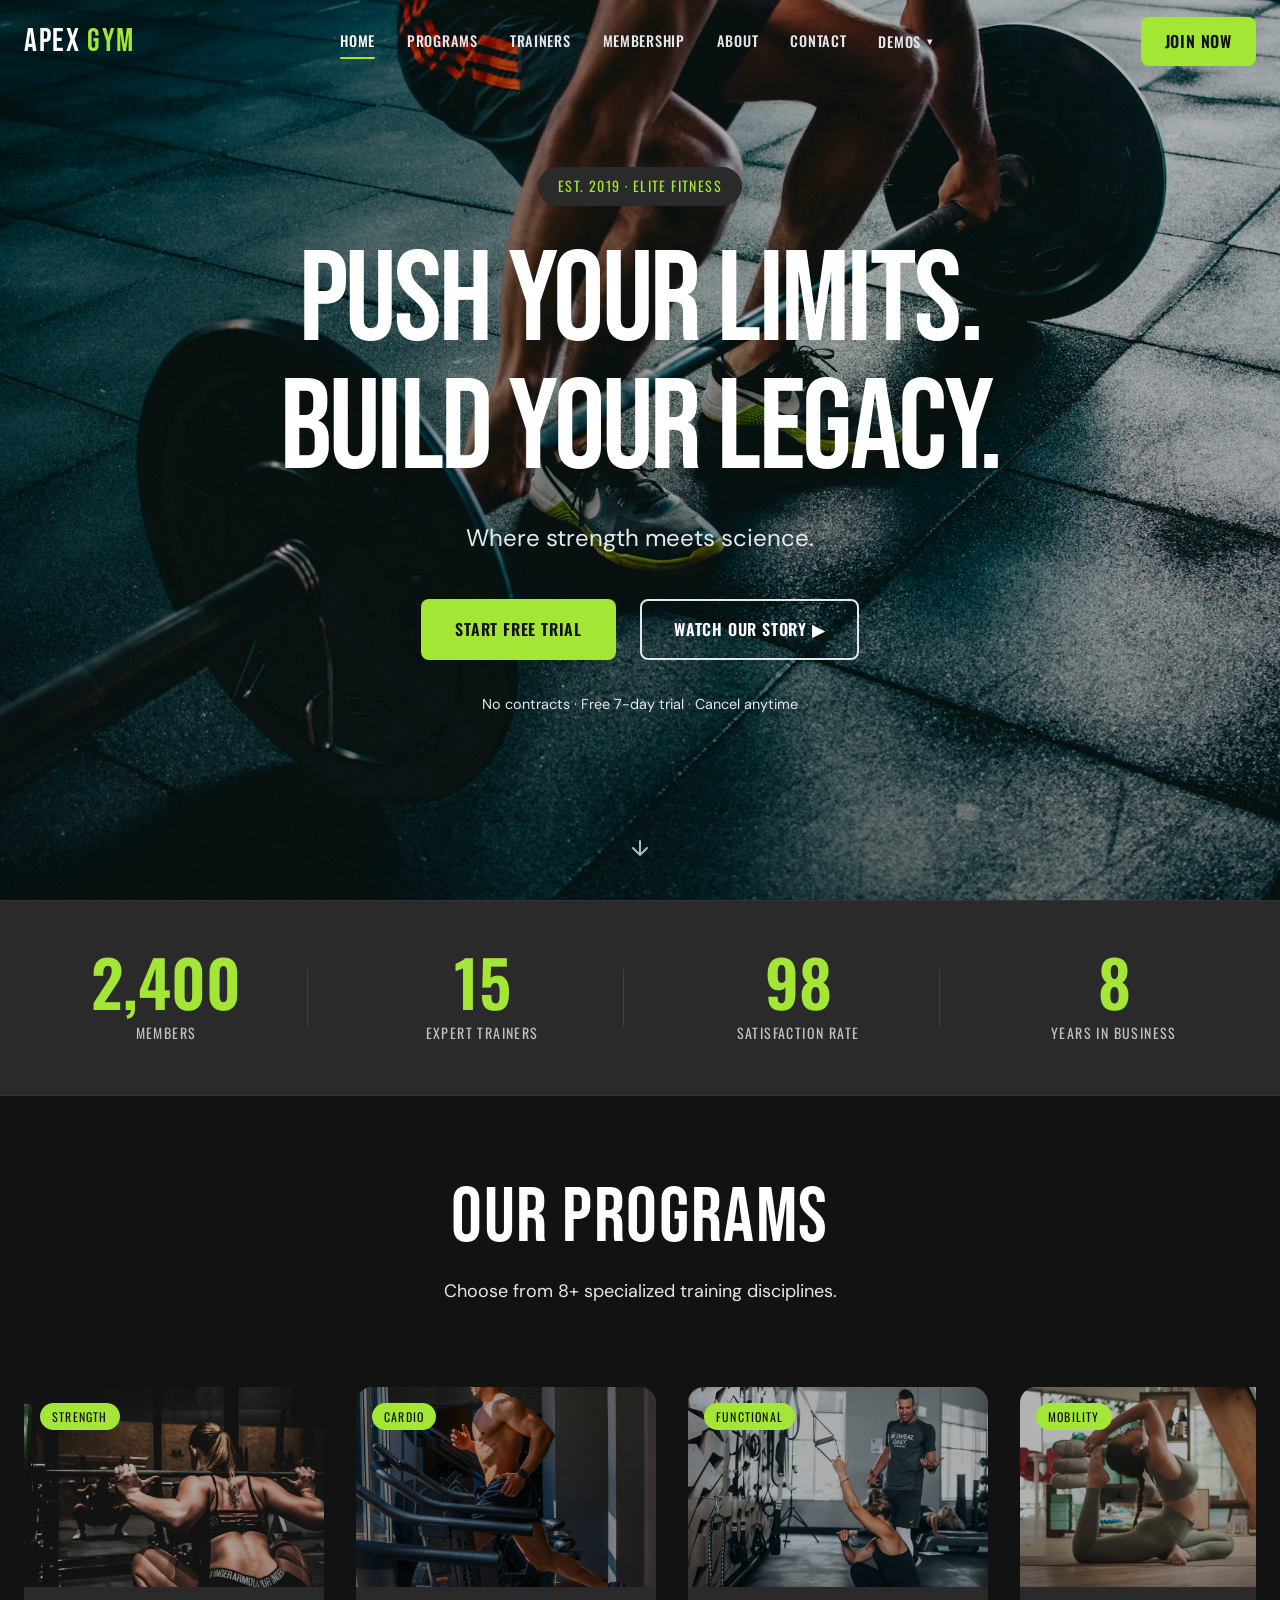
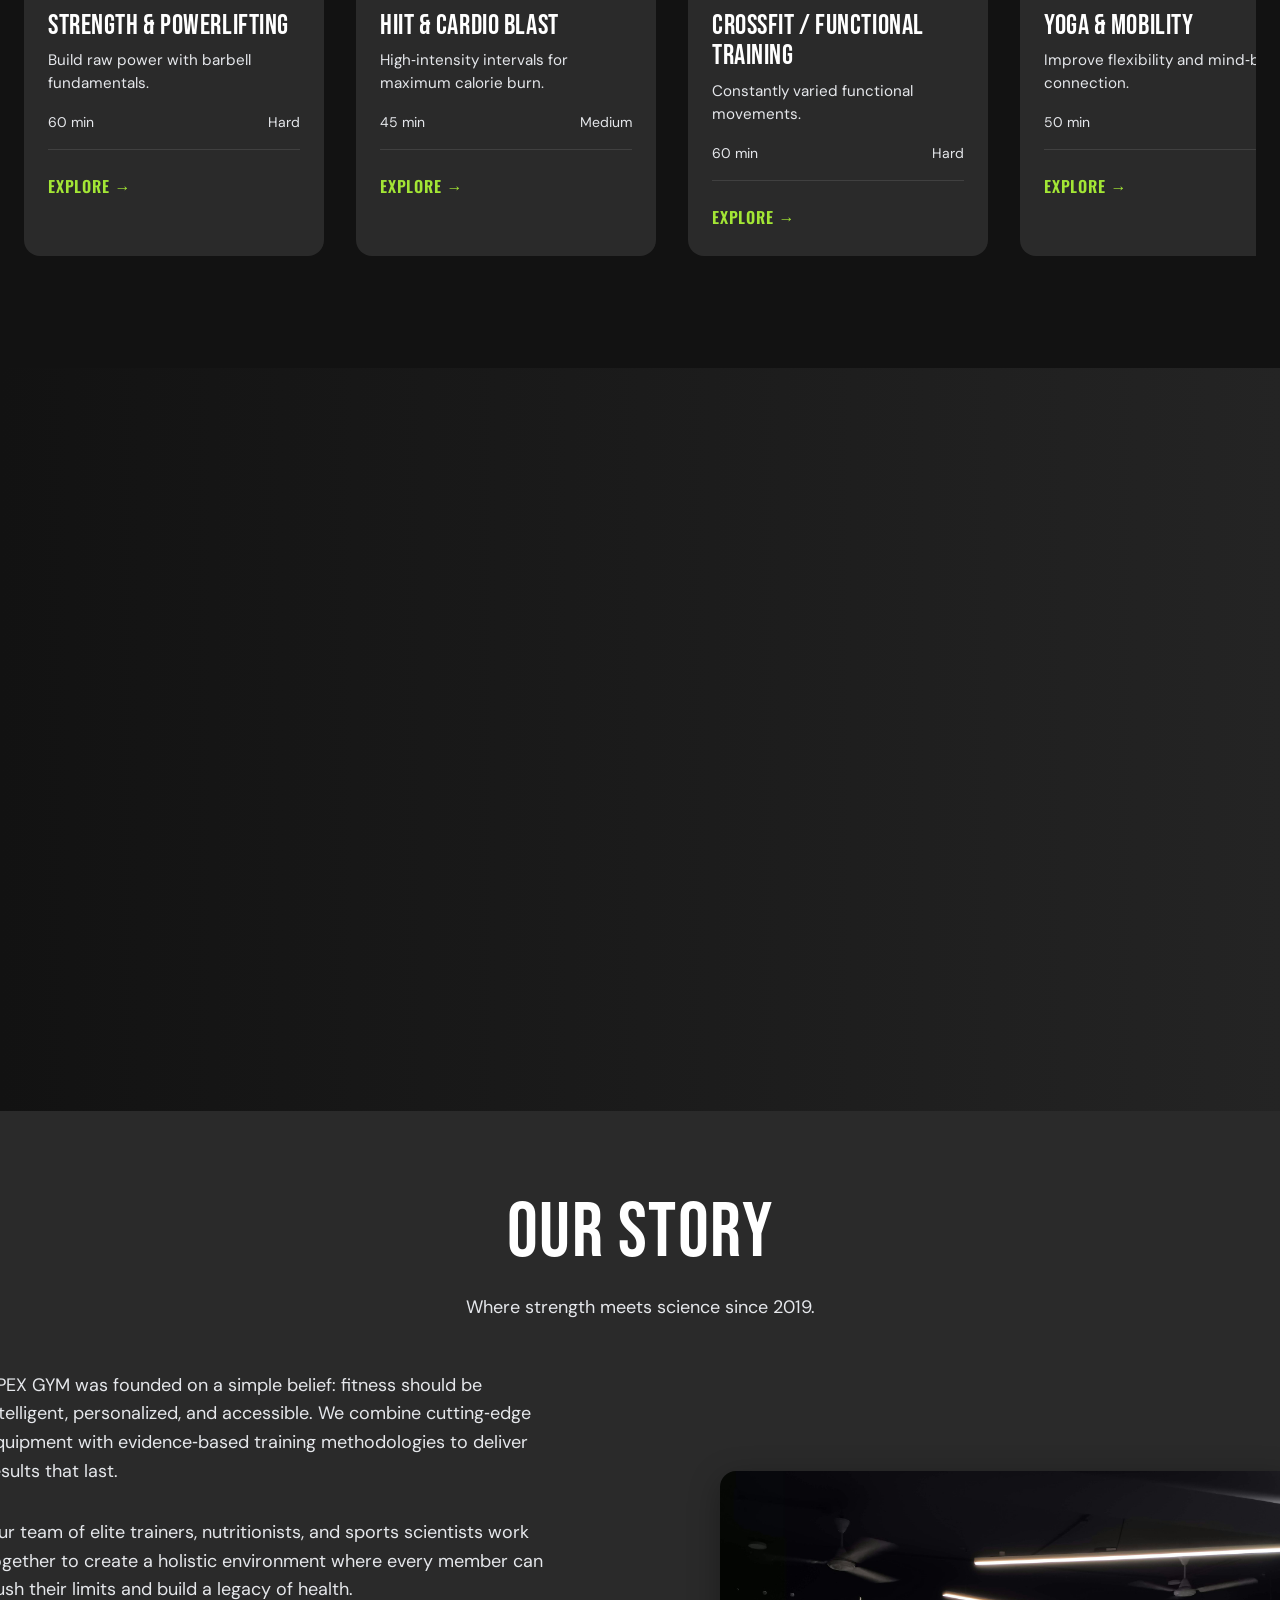
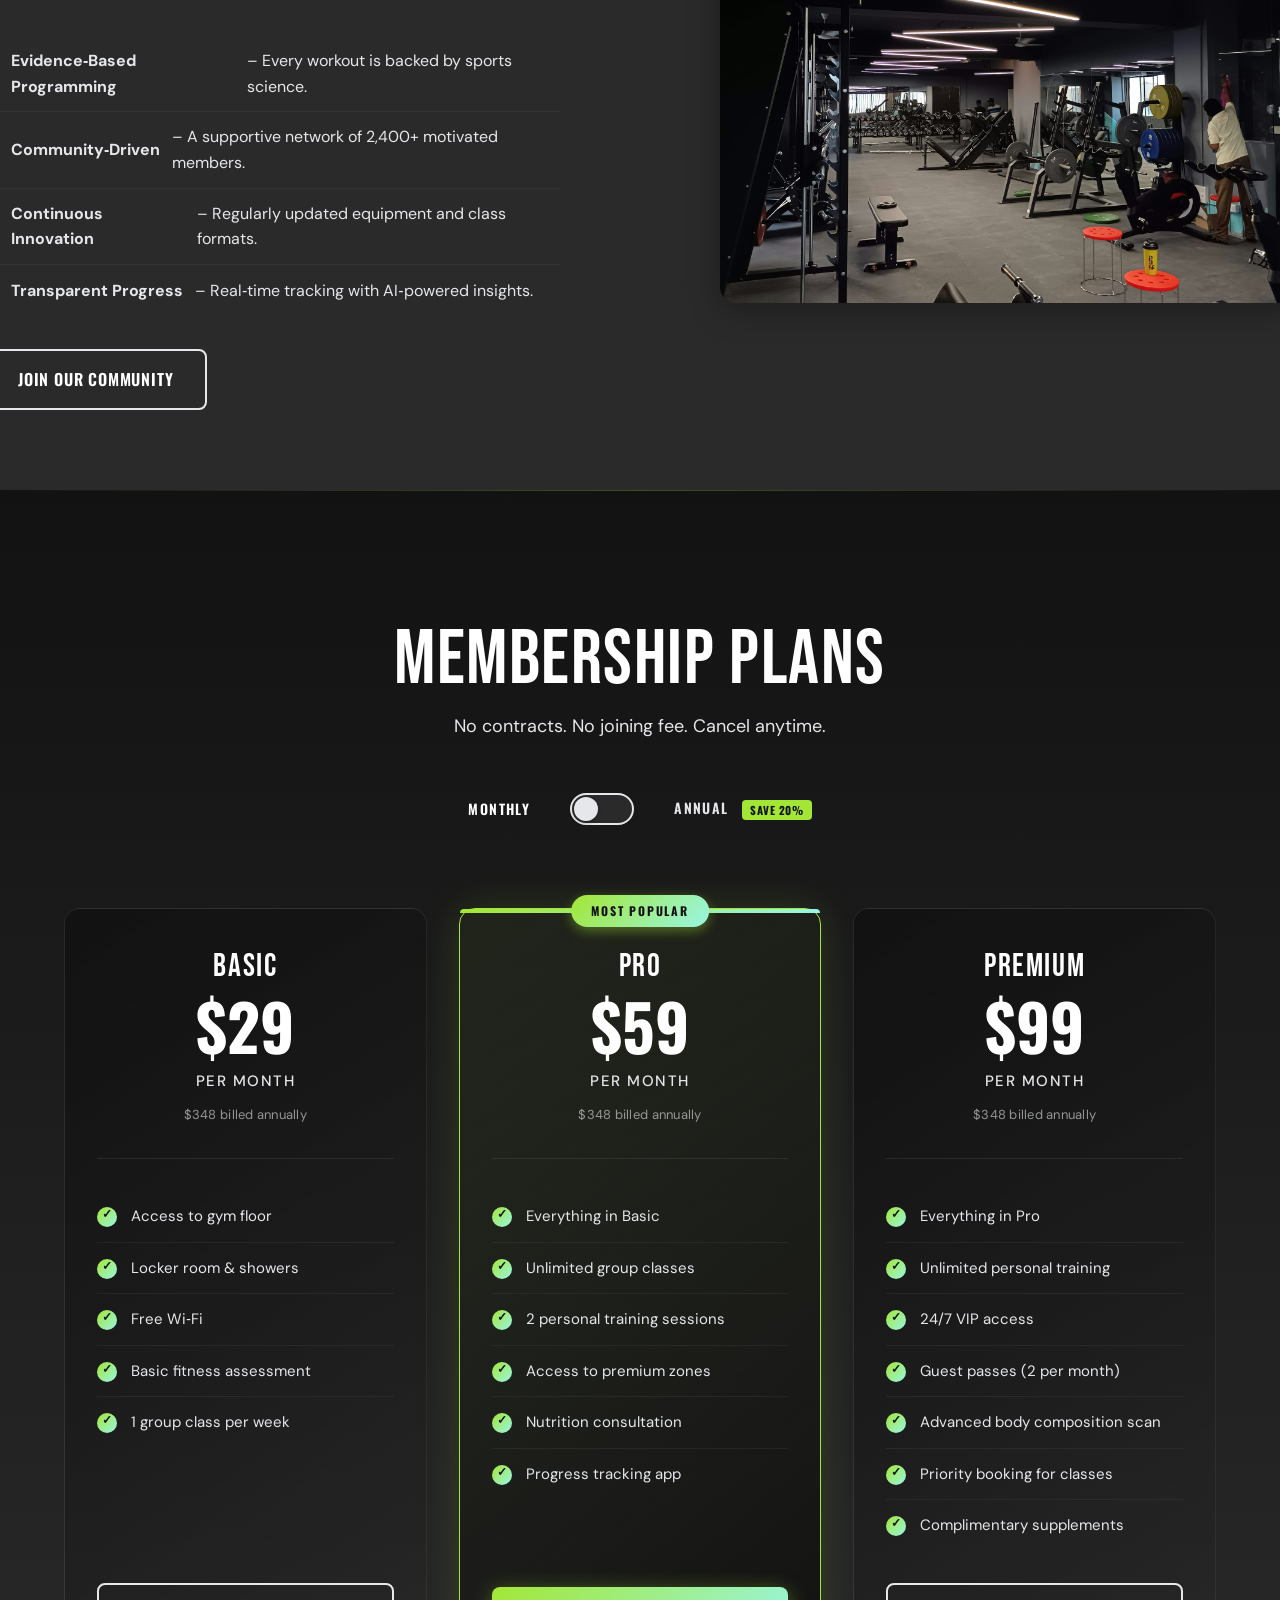
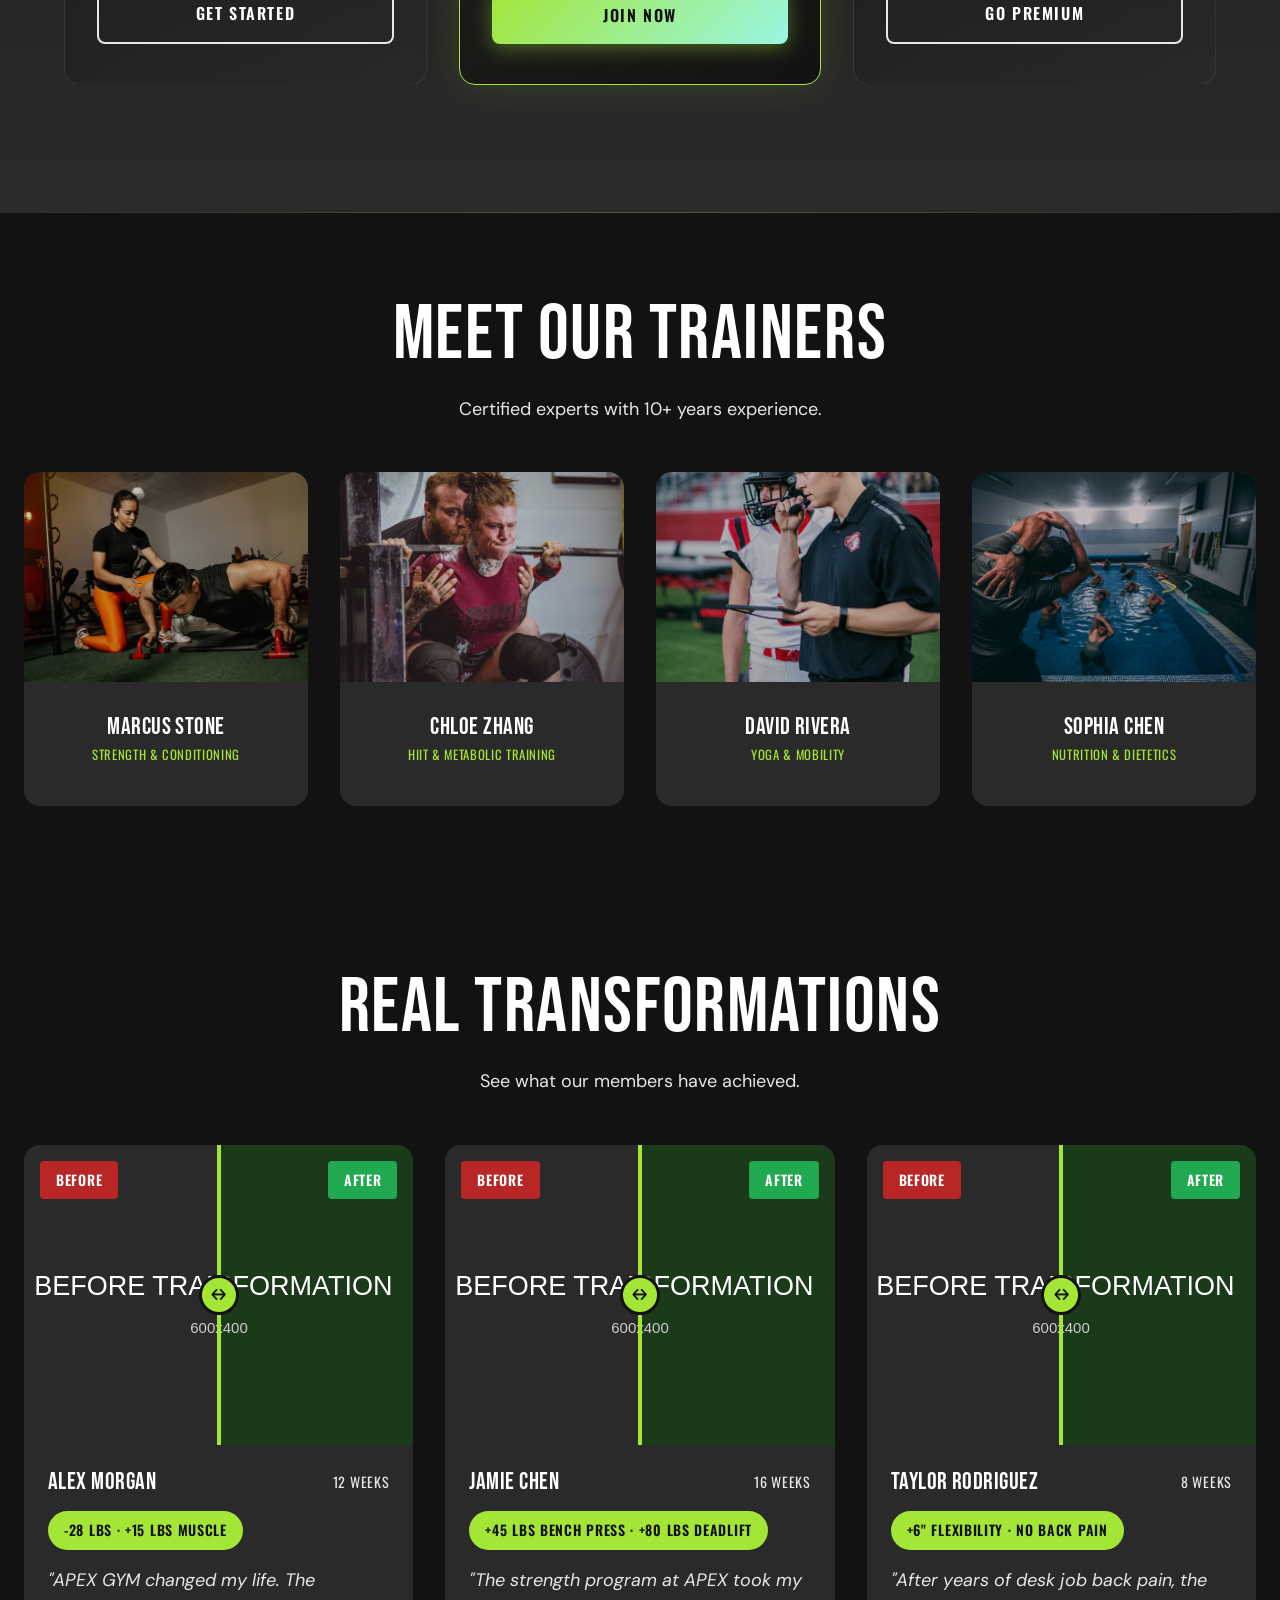
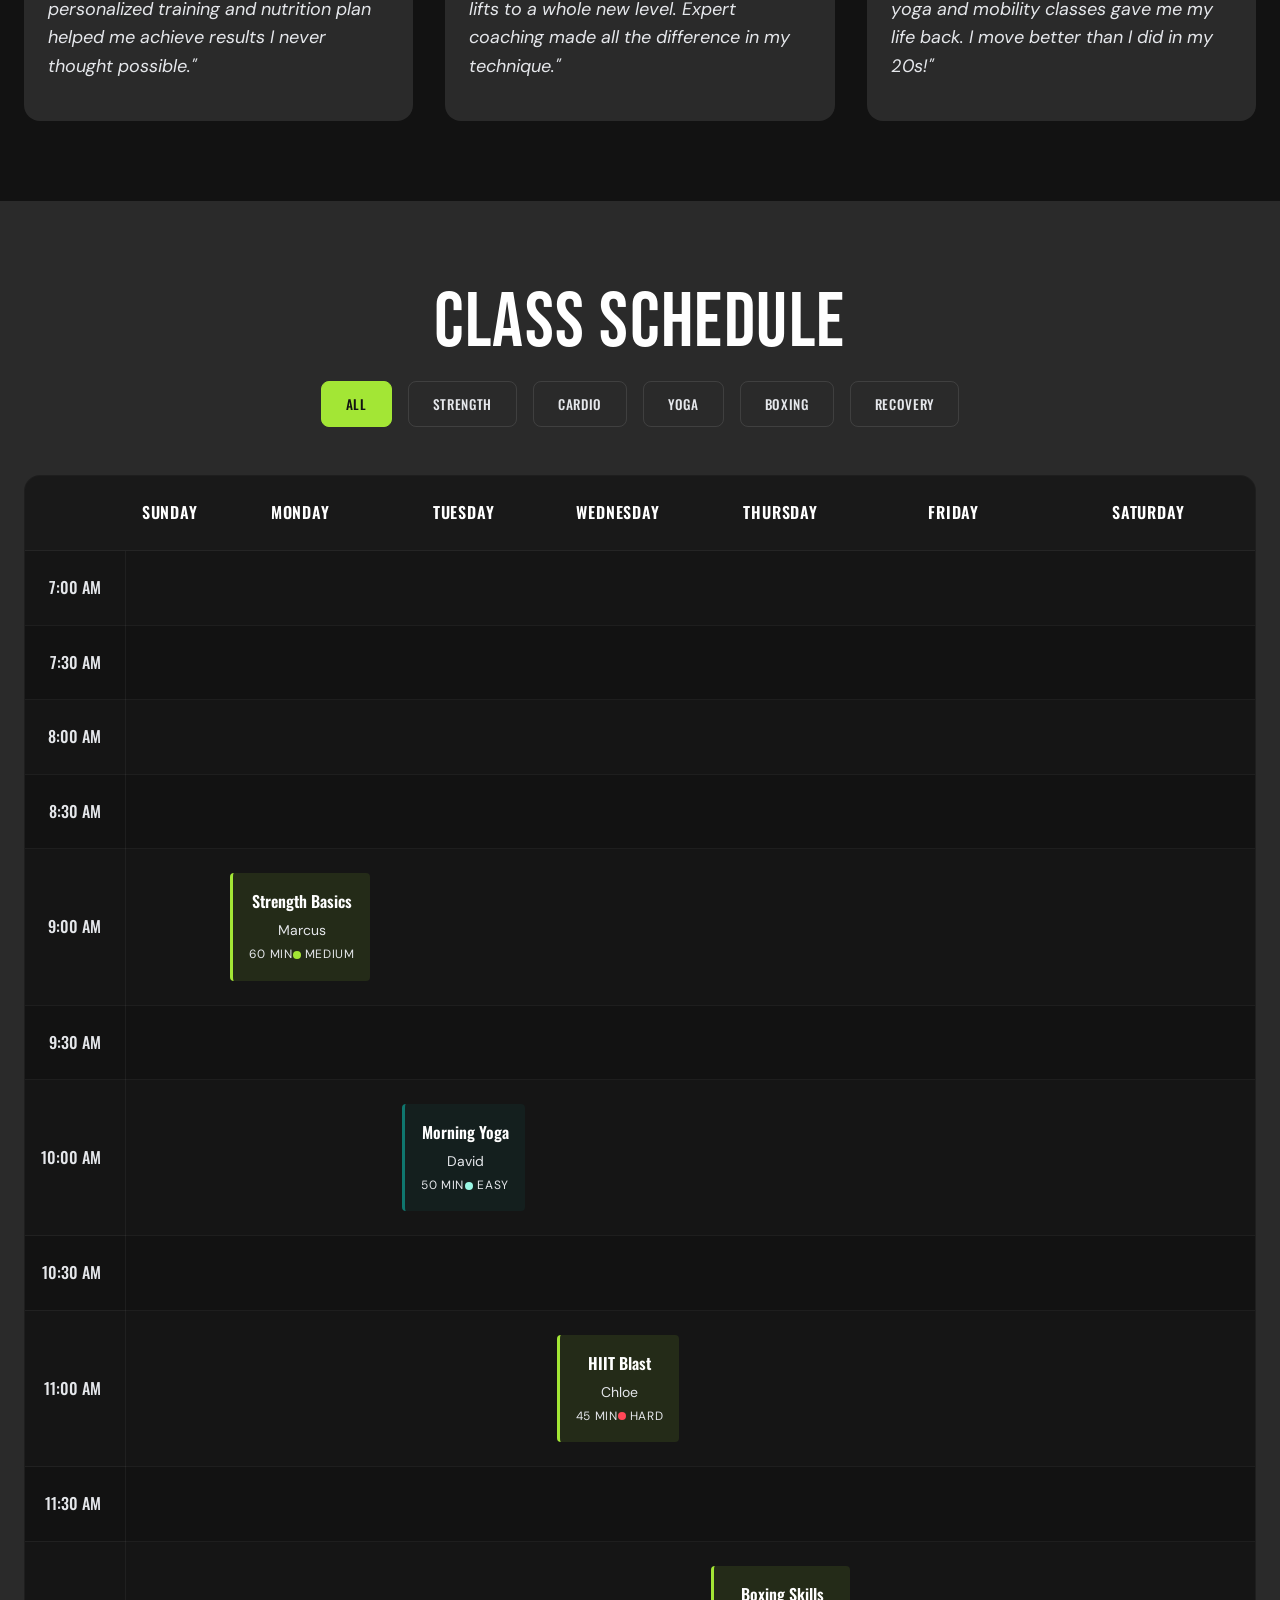
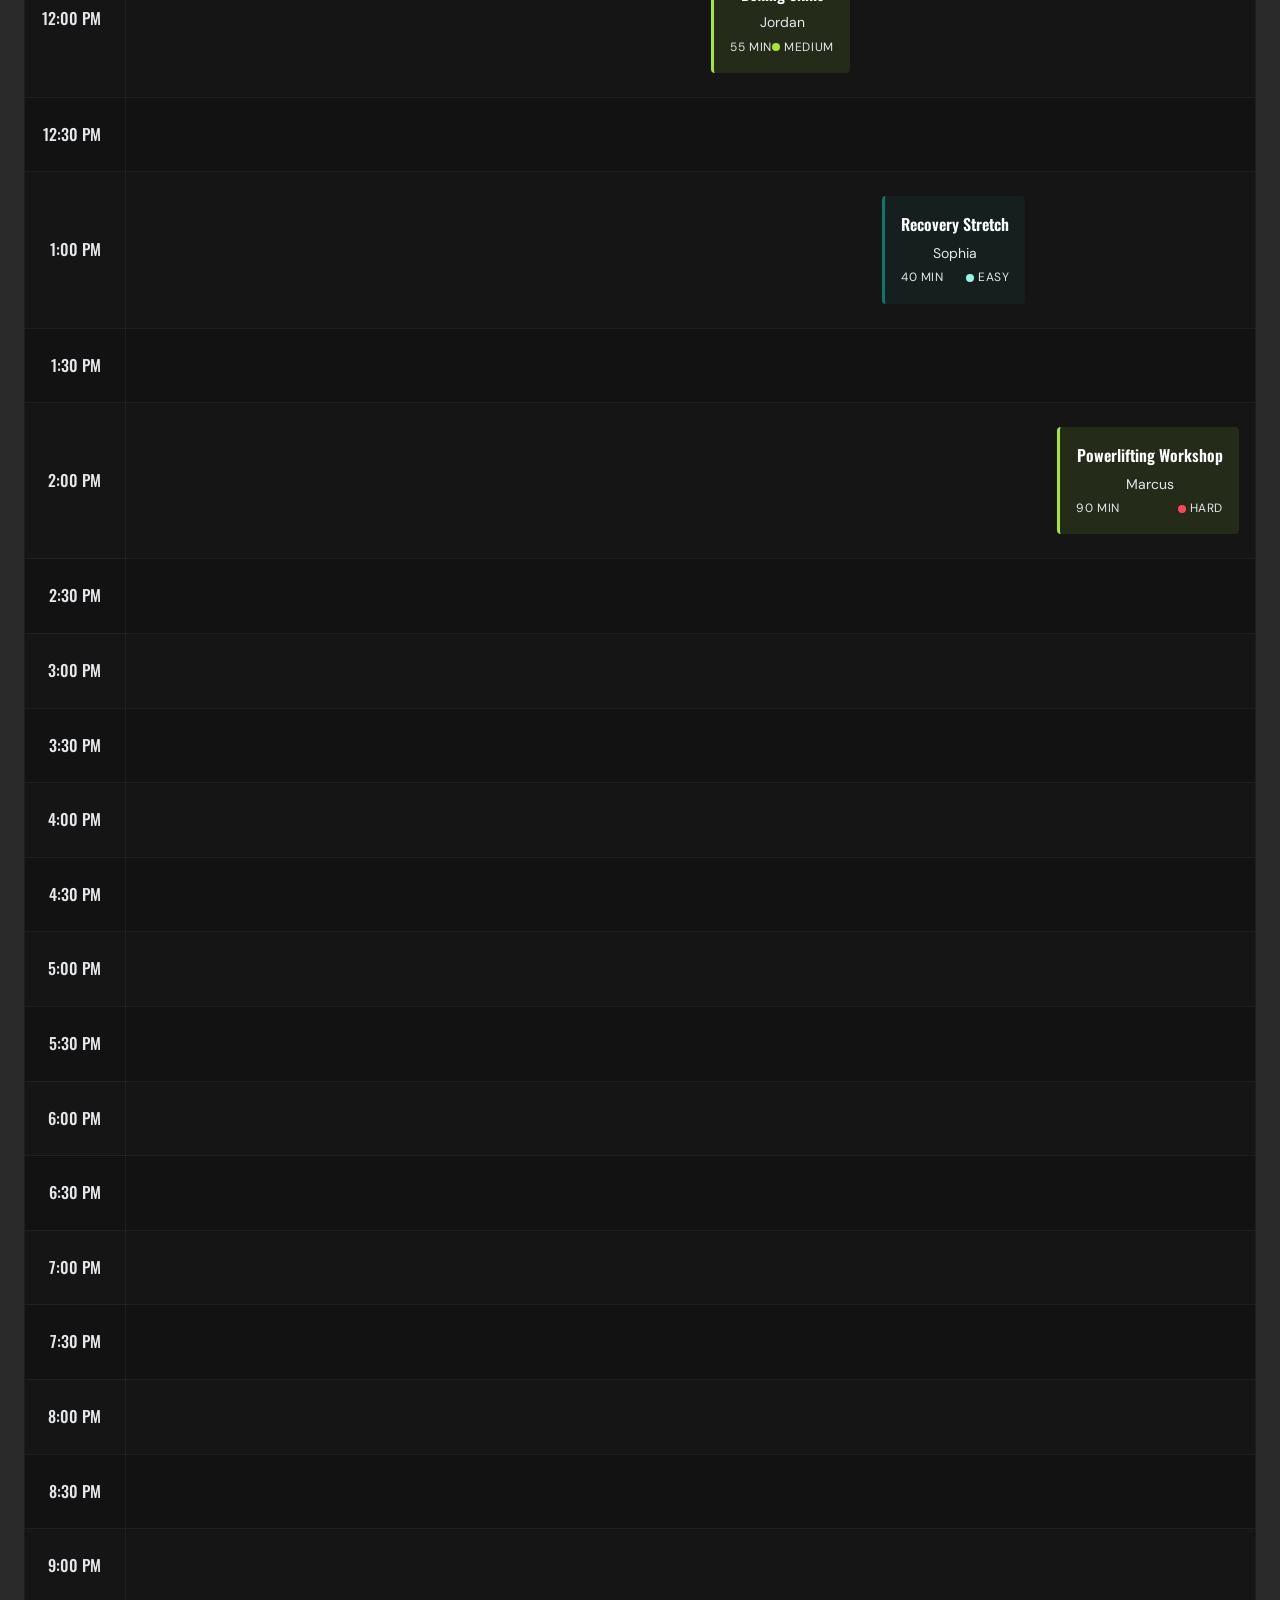
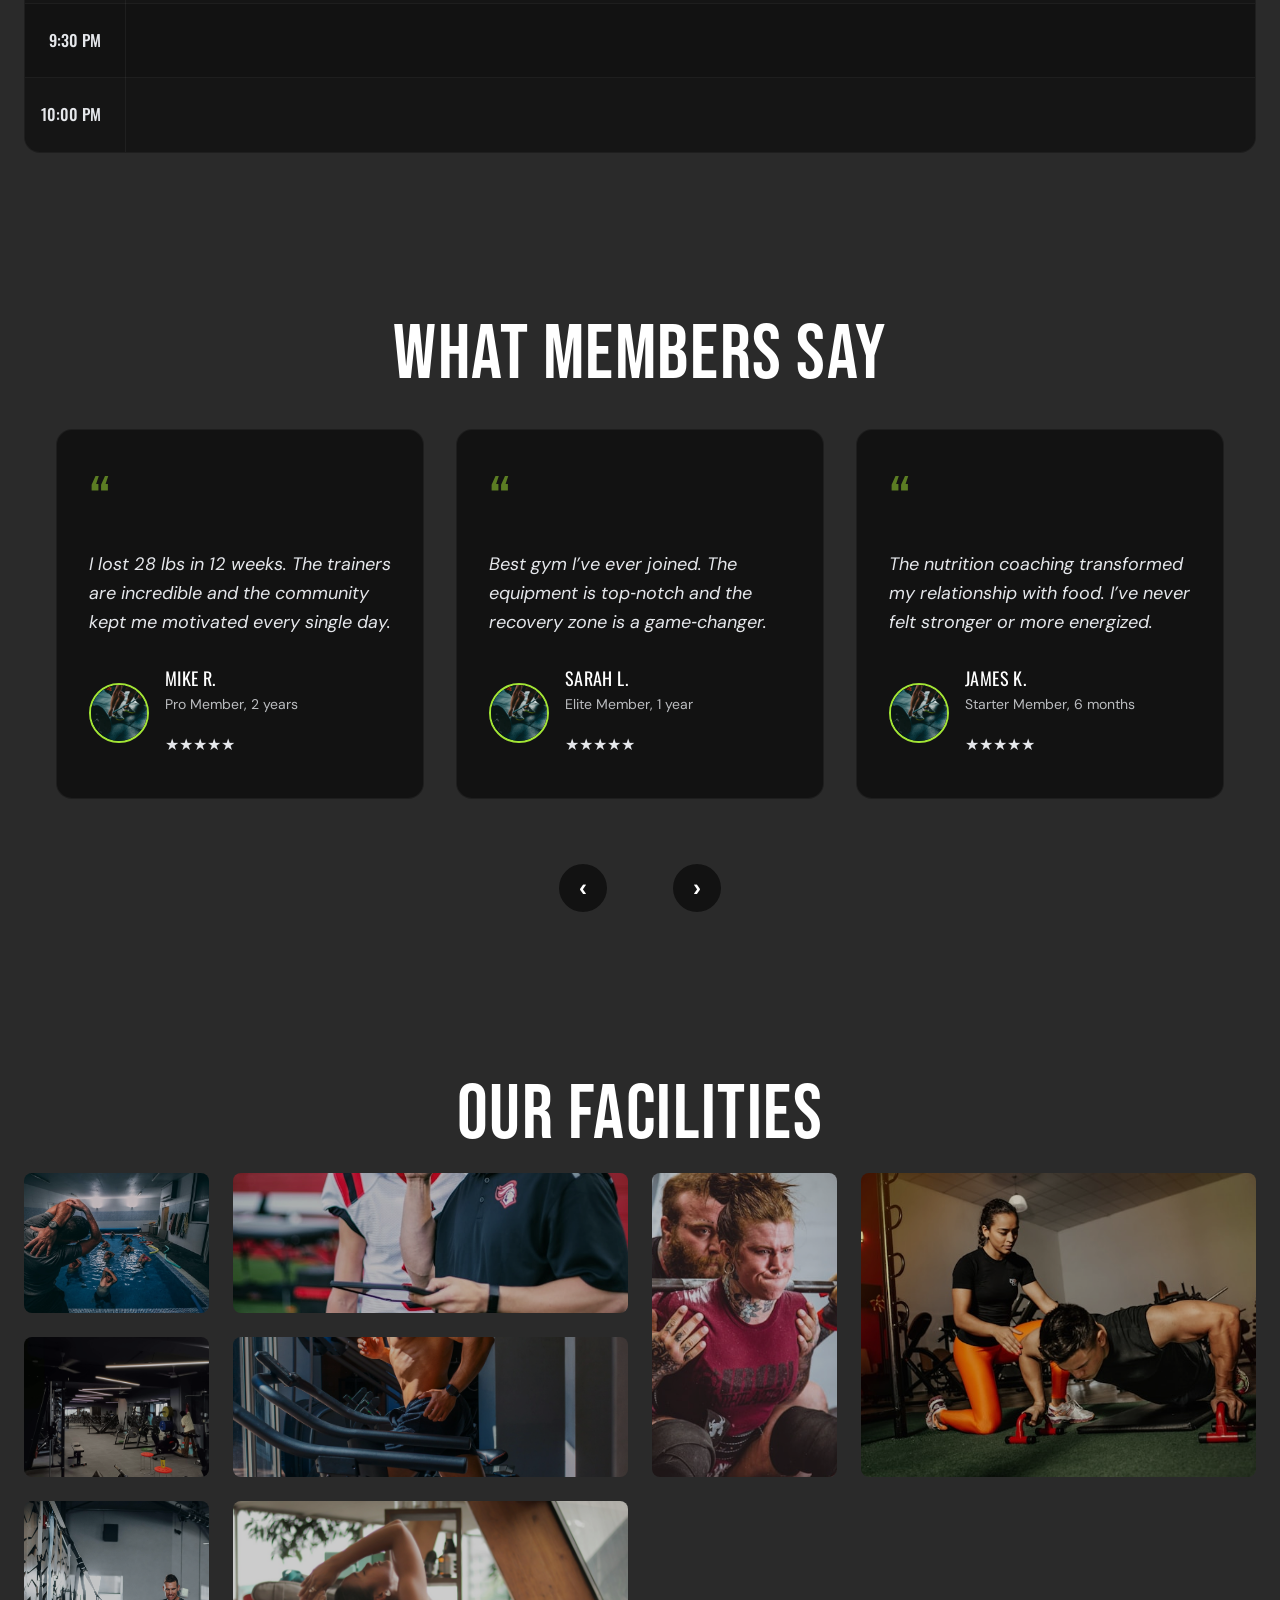
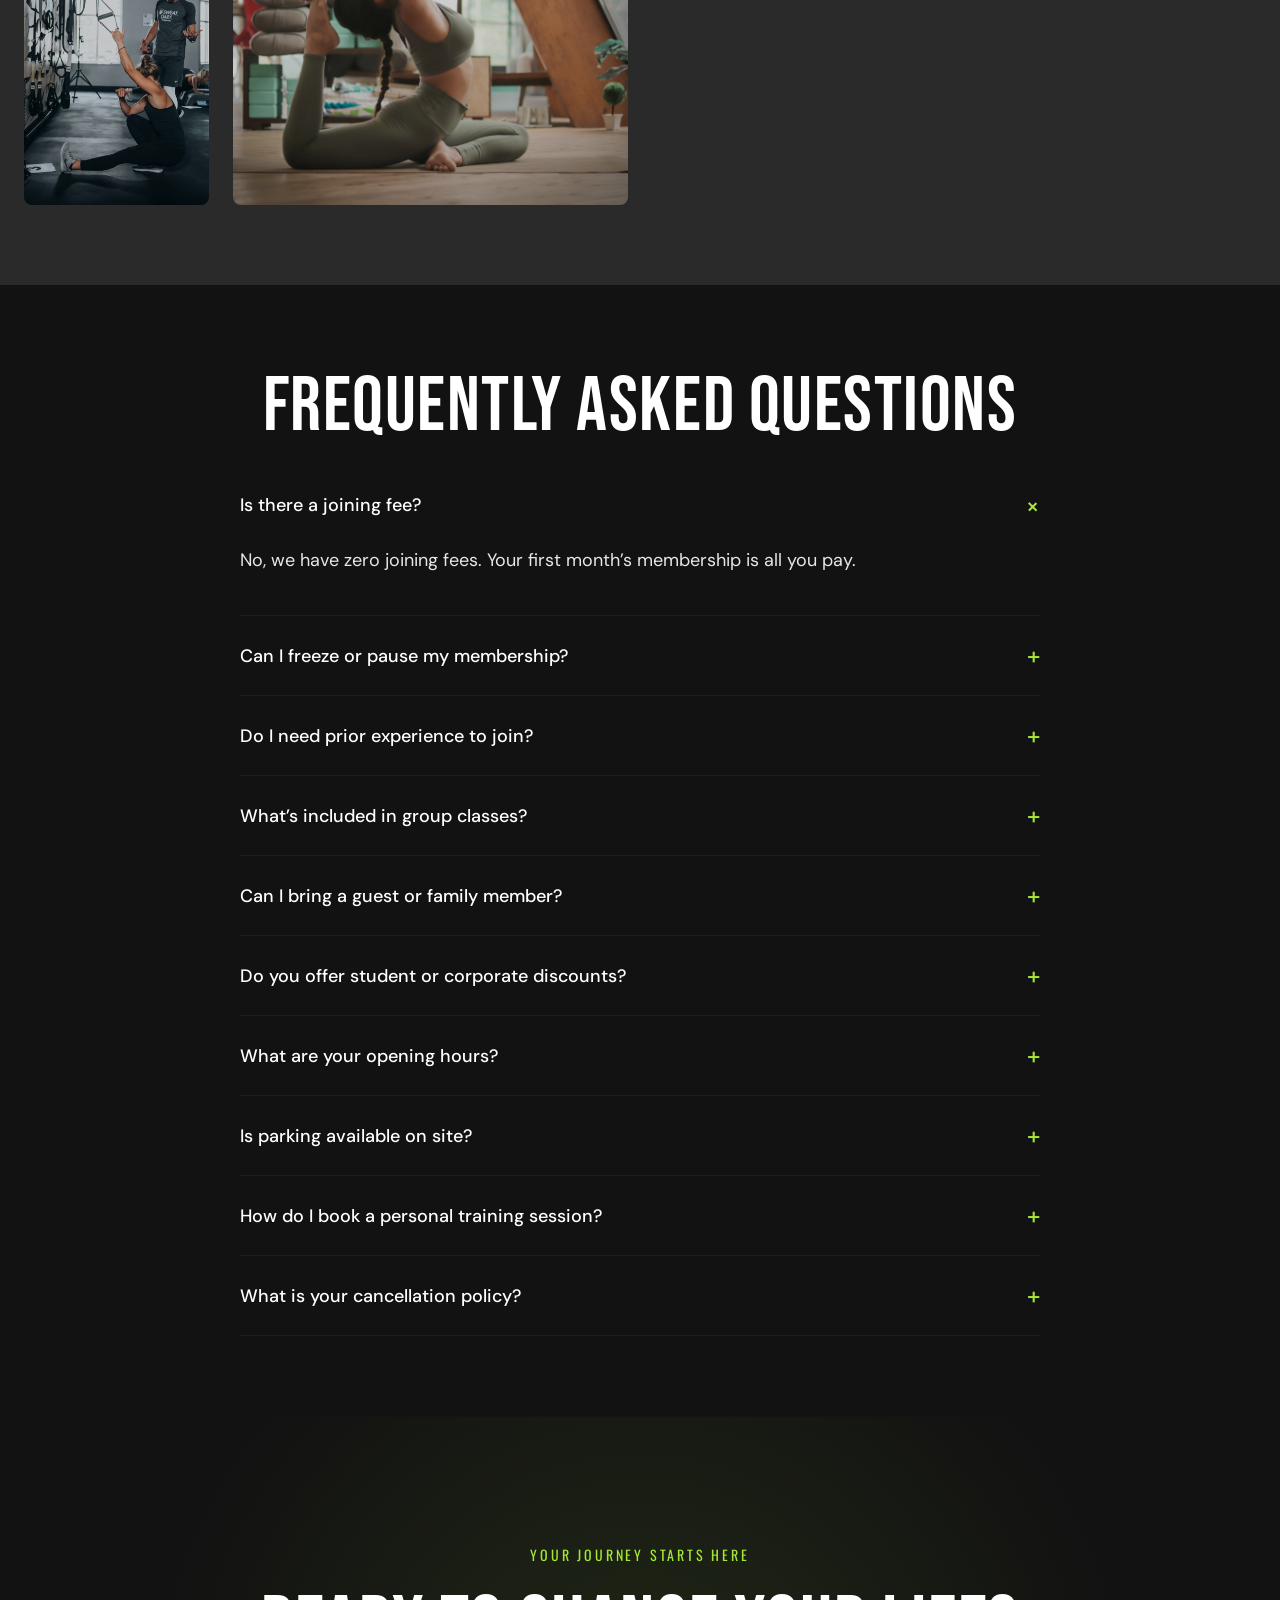
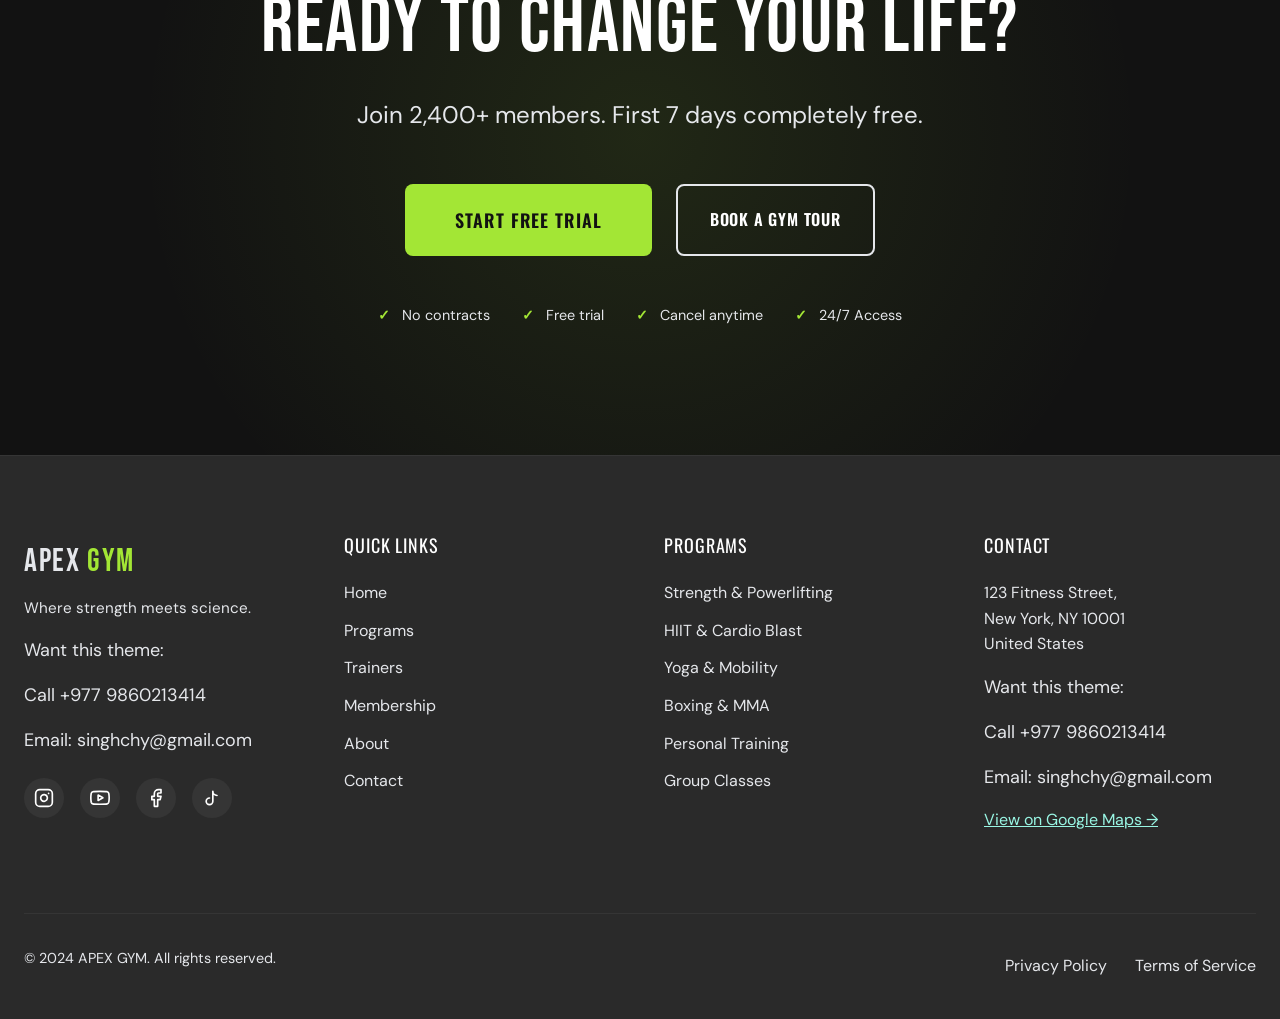
==== commit f2e1e6ed: "new fixes in v3 with navbar resolved" ====
--- a/index.html
+++ b/index.html
@@ -1,1203 +1,914 @@
 <!doctype html>
 <html lang="en">
-  <head>
-    <meta charset="UTF-8" />
-    <meta name="viewport" content="width=device-width, initial-scale=1.0" />
-    <title>APEX GYM | Premium Fitness Center</title>
-    <meta
-      name="description"
-      content="Push your limits. Build your legacy. APEX GYM is where strength meets science."
-    />
-    <meta name="theme-color" content="#121212" />
-    <link rel="preconnect" href="https://fonts.googleapis.com" />
-    <link rel="preconnect" href="https://fonts.gstatic.com" crossorigin />
-    <link
-      href="https://fonts.googleapis.com/css2?family=Bebas+Neue&family=DM+Sans:ital,opsz,wght@0,9..40,100..1000;1,9..40,100..1000&family=Oswald:wght@400;500;600&display=swap"
-      rel="stylesheet"
-    />
-    <!-- Preload critical CSS -->
-    <link rel="preload" href="css/globals.css" as="style" />
-    <link rel="preload" href="css/layout.css" as="style" />
-    <link rel="preload" href="css/hero.css" as="style" />
-    <!-- CSS -->
-    <link rel="stylesheet" href="css/globals.css" />
-    <link rel="stylesheet" href="css/animations.css" />
-    <link rel="stylesheet" href="css/layout.css" />
-    <link rel="stylesheet" href="css/hero.css" />
-    <link rel="stylesheet" href="css/stats.css" />
-    <link rel="stylesheet" href="css/programs.css" />
-    <link rel="stylesheet" href="css/membership.css" />
-    <link rel="stylesheet" href="css/trainers.css" />
-    <link rel="stylesheet" href="css/testimonials.css" />
-    <link rel="stylesheet" href="css/transformation.css" />
-    <link rel="stylesheet" href="css/schedule.css" />
-    <link rel="stylesheet" href="css/faq.css" />
-    <link rel="stylesheet" href="css/gallery.css" />
-    <link rel="stylesheet" href="css/cta.css" />
-    <link rel="icon" type="image/x-icon" href="images/favicon.ico" />
-  </head>
-  <body data-theme="v1">
-    <!-- Navigation -->
-    <nav class="navbar">
-      <div class="container">
-        <a href="index.html" class="logo">APEX <span>GYM</span></a>
-        <ul class="nav-links">
-          <li><a href="#home" class="active">Home</a></li>
-          <li><a href="#programs">Programs</a></li>
-          <li><a href="#trainers">Trainers</a></li>
-          <li><a href="#membership">Membership</a></li>
-          <li><a href="#about">About</a></li>
-          <li><a href="#contact">Contact</a></li>
-          <li class="dropdown">
-            <a href="#" class="dropdown-toggle"
-              >Demos <span class="arrow">▼</span></a
-            >
-            <div class="dropdown-menu">
-              <a href="index.html">Demo V1 <small>Default Dark</small></a>
-              <a href="demos/v2.html"
-                >Demo V2 <small>Minimal Editorial</small></a
-              >
-              <a href="demos/v3.html">Demo V3 <small>Teal Wellness</small></a>
-              <a href="demos/v4.html">Demo V4 <small>Magazine Layout</small></a>
-            </div>
-          </li>
-        </ul>
-        <a href="#membership" class="cta-button">Join Now</a>
-        <button class="hamburger" aria-label="Toggle menu">
-          <span></span>
-          <span></span>
-          <span></span>
-        </button>
-      </div>
-    </nav>
-
-    <!-- Mobile Overlay Menu -->
-    <div class="mobile-menu">
-      <div class="mobile-menu-content">
-        <a href="index.html" class="logo">APEX <span>GYM</span></a>
-        <ul>
-          <li><a href="#home">Home</a></li>
-          <li><a href="#programs">Programs</a></li>
-          <li><a href="#trainers">Trainers</a></li>
-          <li><a href="#membership">Membership</a></li>
-          <li><a href="#about">About</a></li>
-          <li><a href="#contact">Contact</a></li>
-          <li><a href="demos/v2.html">Demo V2</a></li>
-          <li><a href="demos/v3.html">Demo V3</a></li>
-          <li><a href="demos/v4.html">Demo V4</a></li>
-        </ul>
-        <a href="#membership" class="cta-button">Join Now</a>
-      </div>
+
+<head>
+  <meta charset="UTF-8" />
+  <meta name="viewport" content="width=device-width, initial-scale=1.0" />
+  <title>APEX GYM | Premium Fitness Center</title>
+  <meta name="description" content="Push your limits. Build your legacy. APEX GYM is where strength meets science." />
+  <meta name="theme-color" content="#121212" />
+  <link rel="preconnect" href="https://fonts.googleapis.com" />
+  <link rel="preconnect" href="https://fonts.gstatic.com" crossorigin />
+  <link
+    href="https://fonts.googleapis.com/css2?family=Bebas+Neue&family=DM+Sans:ital,opsz,wght@0,9..40,100..1000;1,9..40,100..1000&family=Oswald:wght@400;500;600&display=swap"
+    rel="stylesheet" />
+  <!-- Preload critical CSS -->
+  <link rel="preload" href="css/globals.css" as="style" />
+  <link rel="preload" href="css/layout.css" as="style" />
+  <link rel="preload" href="css/hero.css" as="style" />
+  <!-- CSS -->
+  <link rel="stylesheet" href="css/globals.css" />
+  <link rel="stylesheet" href="css/animations.css" />
+  <link rel="stylesheet" href="css/layout.css" />
+  <link rel="stylesheet" href="css/hero.css" />
+  <link rel="stylesheet" href="css/stats.css" />
+  <link rel="stylesheet" href="css/programs.css" />
+  <link rel="stylesheet" href="css/membership.css" />
+  <link rel="stylesheet" href="css/trainers.css" />
+  <link rel="stylesheet" href="css/testimonials.css" />
+  <link rel="stylesheet" href="css/transformation.css" />
+  <link rel="stylesheet" href="css/schedule.css" />
+  <link rel="stylesheet" href="css/faq.css" />
+  <link rel="stylesheet" href="css/gallery.css" />
+  <link rel="stylesheet" href="css/cta.css" />
+  <link rel="icon" type="image/x-icon" href="images/favicon.ico" />
+</head>
+
+<body data-theme="v1">
+  <!-- Navigation -->
+  <nav class="navbar">
+    <div class="container">
+      <a href="index.html" class="logo">APEX <span>GYM</span></a>
+      <ul class="nav-links">
+        <li><a href="#home" class="active">Home</a></li>
+        <li><a href="#programs">Programs</a></li>
+        <li><a href="#trainers">Trainers</a></li>
+        <li><a href="#membership">Membership</a></li>
+        <li><a href="#about">About</a></li>
+        <li><a href="#contact">Contact</a></li>
+        <li class="dropdown">
+          <a href="#" class="dropdown-toggle">Demos <span class="arrow">▼</span></a>
+          <div class="dropdown-menu">
+            <a href="index.html">Demo V1 <small>Default Dark</small></a>
+            <a href="demos/v2.html">Demo V2 <small>Minimal Editorial</small></a>
+            <a href="demos/v3.html">Demo V3 <small>Teal Wellness</small></a>
+            <a href="demos/v4.html">Demo V4 <small>Magazine Layout</small></a>
+          </div>
+        </li>
+      </ul>
+      <a href="#membership" class="cta-button">Join Now</a>
+      <button class="hamburger" aria-label="Toggle menu">
+        <span></span>
+        <span></span>
+        <span></span>
+      </button>
     </div>
-
-    <main>
-      <!-- Hero Section -->
-      <section id="home" class="hero">
-        <div class="hero-background">
-          <div class="video-overlay"></div>
-          <img
-            src="images/hero/hero-bg.jpg"
-            alt="Gym background"
-            class="hero-background-image"
-            fetchpriority="high"
-            decoding="async"
-          />
-        </div>
-        <div class="container">
-          <div class="hero-content reveal">
-            <span class="badge">EST. 2019 · ELITE FITNESS</span>
-            <h1 class="hero-title">PUSH YOUR LIMITS. BUILD YOUR LEGACY.</h1>
-            <p class="hero-subtitle">Where strength meets science.</p>
-            <div class="hero-cta">
-              <a href="#membership" class="btn btn-primary">Start Free Trial</a>
-              <a href="#" class="btn btn-secondary">Watch Our Story ▶</a>
-            </div>
-            <p class="trust-line">
-              No contracts · Free 7-day trial · Cancel anytime
+  </nav>
+
+  <!-- Mobile Overlay Menu -->
+  <div class="mobile-menu">
+    <div class="mobile-menu-content">
+      <a href="index.html" class="logo">APEX <span>GYM</span></a>
+      <ul>
+        <li><a href="#home">Home</a></li>
+        <li><a href="#programs">Programs</a></li>
+        <li><a href="#trainers">Trainers</a></li>
+        <li><a href="#membership">Membership</a></li>
+        <li><a href="#about">About</a></li>
+        <li><a href="#contact">Contact</a></li>
+        <li><a href="demos/v2.html">Demo V2</a></li>
+        <li><a href="demos/v3.html">Demo V3</a></li>
+        <li><a href="demos/v4.html">Demo V4</a></li>
+      </ul>
+      <a href="#membership" class="cta-button">Join Now</a>
+    </div>
+  </div>
+
+  <main>
+    <!-- Hero Section -->
+    <section id="home" class="hero">
+      <div class="hero-background">
+        <div class="video-overlay"></div>
+        <img src="images/hero/hero-bg.jpg" alt="Gym background" class="hero-background-image" fetchpriority="high"
+          decoding="async" />
+      </div>
+      <div class="container">
+        <div class="hero-content reveal">
+          <span class="badge">EST. 2019 · ELITE FITNESS</span>
+          <h1 class="hero-title">PUSH YOUR LIMITS. BUILD YOUR LEGACY.</h1>
+          <p class="hero-subtitle">Where strength meets science.</p>
+          <div class="hero-cta">
+            <a href="#membership" class="btn btn-primary">Start Free Trial</a>
+            <a href="#" class="btn btn-secondary">Watch Our Story ▶</a>
+          </div>
+          <p class="trust-line">
+            No contracts · Free 7-day trial · Cancel anytime
+          </p>
+        </div>
+      </div>
+      <div class="scroll-indicator">
+        <svg width="24" height="24" viewBox="0 0 24 24" fill="none" xmlns="http://www.w3.org/2000/svg">
+          <path d="M12 5V19M12 19L19 12M12 19L5 12" stroke="currentColor" stroke-width="2" stroke-linecap="round"
+            stroke-linejoin="round" />
+        </svg>
+      </div>
+    </section>
+
+    <!-- Stats Bar -->
+    <section class="stats">
+      <div class="container">
+        <div class="stats-grid">
+          <div class="stat">
+            <span class="stat-number" data-count="2400">0</span>
+            <span class="stat-label">Members</span>
+          </div>
+          <div class="stat">
+            <span class="stat-number" data-count="15">0</span>
+            <span class="stat-label">Expert Trainers</span>
+          </div>
+          <div class="stat">
+            <span class="stat-number" data-count="98">0</span>
+            <span class="stat-label">Satisfaction Rate</span>
+          </div>
+          <div class="stat">
+            <span class="stat-number" data-count="8">0</span>
+            <span class="stat-label">Years In Business</span>
+          </div>
+        </div>
+      </div>
+    </section>
+
+    <!-- Programs -->
+    <section id="programs" class="programs">
+      <div class="container">
+        <h2 class="section-title reveal">OUR PROGRAMS</h2>
+        <p class="section-subtitle reveal">
+          Choose from 8+ specialized training disciplines.
+        </p>
+        <div class="programs-track">
+          <article class="program-card reveal">
+            <div class="program-image-container">
+              <img src="images/programs/program-1.jpg" alt="Strength & Powerlifting" class="program-image"
+                loading="lazy" />
+              <span class="program-badge">STRENGTH</span>
+            </div>
+            <div class="program-content">
+              <h3 class="program-title">Strength & Powerlifting</h3>
+              <p class="program-description">
+                Build raw power with barbell fundamentals.
+              </p>
+              <div class="program-meta">
+                <span>60 min</span>
+                <span class="difficulty">Hard</span>
+              </div>
+              <a href="#" class="program-cta">Explore →</a>
+            </div>
+          </article>
+          <article class="program-card reveal">
+            <div class="program-image-container">
+              <img src="images/programs/program-2.jpg" alt="HIIT & Cardio Blast" class="program-image" loading="lazy" />
+              <span class="program-badge">CARDIO</span>
+            </div>
+            <div class="program-content">
+              <h3 class="program-title">HIIT & Cardio Blast</h3>
+              <p class="program-description">
+                High‑intensity intervals for maximum calorie burn.
+              </p>
+              <div class="program-meta">
+                <span>45 min</span>
+                <span class="difficulty">Medium</span>
+              </div>
+              <a href="#" class="program-cta">Explore →</a>
+            </div>
+          </article>
+          <article class="program-card reveal">
+            <div class="program-image-container">
+              <img src="images/programs/program-3.jpg" alt="CrossFit / Functional Training" class="program-image"
+                loading="lazy" />
+              <span class="program-badge">FUNCTIONAL</span>
+            </div>
+            <div class="program-content">
+              <h3 class="program-title">CrossFit / Functional Training</h3>
+              <p class="program-description">
+                Constantly varied functional movements.
+              </p>
+              <div class="program-meta">
+                <span>60 min</span>
+                <span class="difficulty">Hard</span>
+              </div>
+              <a href="#" class="program-cta">Explore →</a>
+            </div>
+          </article>
+          <article class="program-card reveal">
+            <div class="program-image-container">
+              <img src="images/programs/program-4.jpg" alt="Yoga & Mobility" class="program-image" loading="lazy" />
+              <span class="program-badge">MOBILITY</span>
+            </div>
+            <div class="program-content">
+              <h3 class="program-title">Yoga & Mobility</h3>
+              <p class="program-description">
+                Improve flexibility and mind‑body connection.
+              </p>
+              <div class="program-meta">
+                <span>50 min</span>
+                <span class="difficulty">Easy</span>
+              </div>
+              <a href="#" class="program-cta">Explore →</a>
+            </div>
+          </article>
+          <article class="program-card reveal">
+            <div class="program-image-container">
+              <img src="images/programs/program-5.jpg" alt="Boxing & MMA" class="program-image" loading="lazy" />
+              <span class="program-badge">COMBAT</span>
+            </div>
+            <div class="program-content">
+              <h3 class="program-title">Boxing & MMA</h3>
+              <p class="program-description">
+                Learn striking, grappling, and self‑defense.
+              </p>
+              <div class="program-meta">
+                <span>55 min</span>
+                <span class="difficulty">Medium</span>
+              </div>
+              <a href="#" class="program-cta" aria-label="Explore Boxing & MMA program">Explore →</a>
+            </div>
+          </article>
+          <article class="program-card reveal">
+            <div class="program-image-container">
+              <img src="images/programs/program-6.jpg" alt="Body Transformation Program" class="program-image"
+                loading="lazy" />
+              <span class="program-badge">TRANSFORM</span>
+            </div>
+            <div class="program-content">
+              <h3 class="program-title">Body Transformation Program</h3>
+              <p class="program-description">
+                Personalized plan for fat loss & muscle gain.
+              </p>
+              <div class="program-meta">
+                <span>12 weeks</span>
+                <span class="difficulty">Medium</span>
+              </div>
+              <a href="#" class="program-cta" aria-label="Explore Body Transformation Program">Explore →</a>
+            </div>
+          </article>
+          <article class="program-card reveal">
+            <div class="program-image-container">
+              <img src="images/programs/program-7.jpg" alt="Personal Training (1‑on‑1)" class="program-image"
+                loading="lazy" />
+              <span class="program-badge">PERSONAL</span>
+            </div>
+            <div class="program-content">
+              <h3 class="program-title">Personal Training (1‑on‑1)</h3>
+              <p class="program-description">
+                Tailored coaching for your specific goals.
+              </p>
+              <div class="program-meta">
+                <span>Custom</span>
+                <span class="difficulty">Any</span>
+              </div>
+              <a href="#" class="program-cta" aria-label="Explore Personal Training (1‑on‑1) program">Explore →</a>
+            </div>
+          </article>
+          <article class="program-card reveal">
+            <div class="program-image-container">
+              <img src="images/programs/program-8.jpg" alt="Group Classes" class="program-image" loading="lazy" />
+              <span class="program-badge">GROUP</span>
+            </div>
+            <div class="program-content">
+              <h3 class="program-title">Group Classes</h3>
+              <p class="program-description">
+                Motivating group sessions with expert trainers.
+              </p>
+              <div class="program-meta">
+                <span>50 min</span>
+                <span class="difficulty">Varied</span>
+              </div>
+              <a href="#" class="program-cta" aria-label="Explore Group Classes program">Explore →</a>
+            </div>
+          </article>
+        </div>
+      </div>
+    </section>
+
+    <!-- Why Choose Us -->
+    <section class="why">
+      <div class="why-background">
+        <div class="why-overlay"></div>
+        <div class="why-image reveal from-right">
+          <img src="images/hero/Gym-interior.jpg" alt="Gym interior" loading="lazy" />
+        </div>
+      </div>
+      <div class="container">
+        <div class="why-content">
+          <h2 class="section-title reveal">WHY CHOOSE APEX GYM</h2>
+          <div class="usp-cards-grid">
+            <div class="usp-card reveal">
+              <div class="usp-icon">
+                <svg xmlns="http://www.w3.org/2000/svg" viewBox="0 0 24 24" fill="currentColor">
+                  <path
+                    d="M11.645 20.91l-.007-.003-.022-.012a15.247 15.247 0 01-.383-.218 25.18 25.18 0 01-4.244-3.17C4.688 15.36 2.25 12.174 2.25 8.25 2.25 5.322 4.714 3 7.688 3A5.5 5.5 0 0112 5.052 5.5 5.5 0 0116.313 3c2.973 0 5.437 2.322 5.437 5.25 0 3.925-2.438 7.111-4.739 9.256a25.175 25.175 0 01-4.244 3.17 15.247 15.247 0 01-.383.219l-.022.012-.007.004-.003.001a.752.752 0 01-.704 0l-.003-.001z" />
+                </svg>
+              </div>
+              <h3>Cutting‑Edge Equipment</h3>
+              <p>
+                Train with the latest Technogym, Rogue, and Hammer Strength
+                machines.
+              </p>
+            </div>
+            <div class="usp-card reveal">
+              <div class="usp-icon">
+                <svg xmlns="http://www.w3.org/2000/svg" viewBox="0 0 24 24" fill="currentColor">
+                  <path fill-rule="evenodd"
+                    d="M12 2.25c-5.385 0-9.75 4.365-9.75 9.75s4.365 9.75 9.75 9.75 9.75-4.365 9.75-9.75S17.385 2.25 12 2.25zM9 7.5A.75.75 0 019 9h.253a2.25 2.25 0 011.837.944.75.75 0 01-1.212.883 1.25 1.25 0 00-1.02-.527H9.75v1.5H9a.75.75 0 010-1.5h.253a3.75 3.75 0 013.06 1.527.75.75 0 01-1.212.883A2.25 2.25 0 009.253 12H9a.75.75 0 010-1.5h.75V9H9zm6 0a.75.75 0 01.75.75v4.5a.75.75 0 01-1.5 0v-4.5A.75.75 0 0115 7.5z"
+                    clip-rule="evenodd" />
+                </svg>
+              </div>
+              <h3>Elite Certified Trainers</h3>
+              <p>1‑on‑1 coaching from industry‑leading professionals.</p>
+            </div>
+            <div class="usp-card reveal">
+              <div class="usp-icon">
+                <svg xmlns="http://www.w3.org/2000/svg" viewBox="0 0 24 24" fill="currentColor">
+                  <path fill-rule="evenodd"
+                    d="M12 1.5a5.25 5.25 0 00-5.25 5.25v3a3 3 0 00-3 3v6.75a3 3 0 003 3h10.5a3 3 0 003-3v-6.75a3 3 0 00-3-3v-3c0-2.9-2.35-5.25-5.25-5.25zm3.75 8.25v-3a3.75 3.75 0 10-7.5 0v3h7.5z"
+                    clip-rule="evenodd" />
+                </svg>
+              </div>
+              <h3>24/7 Access & Security</h3>
+              <p>
+                Your gym, your schedule. Biometric entry & CCTV monitoring.
+              </p>
+            </div>
+            <div class="usp-card reveal">
+              <div class="usp-icon">
+                <svg xmlns="http://www.w3.org/2000/svg" viewBox="0 0 24 24" fill="currentColor">
+                  <path
+                    d="M18.375 2.25c-1.035 0-1.875.84-1.875 1.875v15.75c0 1.035.84 1.875 1.875 1.875h.75c1.035 0 1.875-.84 1.875-1.875V4.125c0-1.036-.84-1.875-1.875-1.875h-.75zM9.75 8.625c0-1.036.84-1.875 1.875-1.875h.75c1.036 0 1.875.84 1.875 1.875v11.25c0 1.035-.84 1.875-1.875 1.875h-.75a1.875 1.875 0 01-1.875-1.875V8.625zM3 13.125c0-1.036.84-1.875 1.875-1.875h.75c1.036 0 1.875.84 1.875 1.875v6.75c0 1.035-.84 1.875-1.875 1.875h-.75A1.875 1.875 0 013 19.875v-6.75z" />
+                </svg>
+              </div>
+              <h3>Personalized Progress Tracking</h3>
+              <p>
+                AI‑powered analytics to measure every rep, set, and milestone.
+              </p>
+            </div>
+            <div class="usp-card reveal">
+              <div class="usp-icon">
+                <svg xmlns="http://www.w3.org/2000/svg" viewBox="0 0 24 24" fill="currentColor">
+                  <path fill-rule="evenodd"
+                    d="M8.25 6.75a3.75 3.75 0 117.5 0 3.75 3.75 0 01-7.5 0zM15.75 9.75a3 3 0 116 0 3 3 0 01-6 0zM2.25 9.75a3 3 0 116 0 3 3 0 01-6 0zM6.31 15.117A6.745 6.745 0 0112 12a6.745 6.745 0 016.709 7.498.75.75 0 01-.372.568A12.696 12.696 0 0112 21.75c-2.305 0-4.47-.612-6.337-1.684a.75.75 0 01-.372-.568 6.787 6.787 0 011.019-4.38z"
+                    clip-rule="evenodd" />
+                  <path
+                    d="M5.082 14.254a8.287 8.287 0 00-1.308 5.135 9.687 9.687 0 01-1.764-.44l-.115-.04a.563.563 0 01-.373-.487l-.01-.121a3.75 3.75 0 013.57-4.047zM20.226 19.389a8.287 8.287 0 00-1.308-5.135 3.75 3.75 0 013.57 4.047l-.01.121a.563.563 0 01-.373.486l-.115.04c-.567.2-1.156.349-1.764.441z" />
+                </svg>
+              </div>
+              <h3>Inclusive Community Vibe</h3>
+              <p>Join a supportive network of 2,400+ motivated members.</p>
+            </div>
+            <div class="usp-card reveal">
+              <div class="usp-icon">
+                <svg xmlns="http://www.w3.org/2000/svg" viewBox="0 0 24 24" fill="currentColor">
+                  <path fill-rule="evenodd"
+                    d="M12 2.25c-5.385 0-9.75 4.365-9.75 9.75s4.365 9.75 9.75 9.75 9.75-4.365 9.75-9.75S17.385 2.25 12 2.25zm3 10.5a.75.75 0 000-1.5H9a.75.75 0 000 1.5h6z"
+                    clip-rule="evenodd" />
+                </svg>
+              </div>
+              <h3>No‑Contract Flexibility</h3>
+              <p>Month‑to‑month membership, cancel anytime.</p>
+            </div>
+          </div>
+        </div>
+      </div>
+    </section>
+
+    <!-- About Us -->
+    <section id="about" class="about">
+      <div class="container">
+        <h2 class="section-title reveal">OUR STORY</h2>
+        <p class="section-subtitle reveal">
+          Where strength meets science since 2019.
+        </p>
+        <div class="about-content">
+          <div class="about-text reveal from-left">
+            <p>
+              APEX GYM was founded on a simple belief: fitness should be
+              intelligent, personalized, and accessible. We combine
+              cutting‑edge equipment with evidence‑based training
+              methodologies to deliver results that last.
             </p>
-          </div>
-        </div>
-        <div class="scroll-indicator">
-          <svg
-            width="24"
-            height="24"
-            viewBox="0 0 24 24"
-            fill="none"
-            xmlns="http://www.w3.org/2000/svg"
-          >
-            <path
-              d="M12 5V19M12 19L19 12M12 19L5 12"
-              stroke="currentColor"
-              stroke-width="2"
-              stroke-linecap="round"
-              stroke-linejoin="round"
-            />
-          </svg>
-        </div>
-      </section>
-
-      <!-- Stats Bar -->
-      <section class="stats">
-        <div class="container">
-          <div class="stats-grid">
-            <div class="stat">
-              <span class="stat-number" data-count="2400">0</span>
-              <span class="stat-label">Members</span>
-            </div>
-            <div class="stat">
-              <span class="stat-number" data-count="15">0</span>
-              <span class="stat-label">Expert Trainers</span>
-            </div>
-            <div class="stat">
-              <span class="stat-number" data-count="98">0</span>
-              <span class="stat-label">Satisfaction Rate</span>
-            </div>
-            <div class="stat">
-              <span class="stat-number" data-count="8">0</span>
-              <span class="stat-label">Years In Business</span>
-            </div>
-          </div>
-        </div>
-      </section>
-
-      <!-- Programs -->
-      <section id="programs" class="programs">
-        <div class="container">
-          <h2 class="section-title reveal">OUR PROGRAMS</h2>
+            <p>
+              Our team of elite trainers, nutritionists, and sports scientists
+              work together to create a holistic environment where every
+              member can push their limits and build a legacy of health.
+            </p>
+            <ul class="about-features">
+              <li>
+                <strong>Evidence‑Based Programming</strong> – Every workout is
+                backed by sports science.
+              </li>
+              <li>
+                <strong>Community‑Driven</strong> – A supportive network of
+                2,400+ motivated members.
+              </li>
+              <li>
+                <strong>Continuous Innovation</strong> – Regularly updated
+                equipment and class formats.
+              </li>
+              <li>
+                <strong>Transparent Progress</strong> – Real‑time tracking
+                with AI‑powered insights.
+              </li>
+            </ul>
+            <a href="#membership" class="btn btn-secondary">Join Our Community</a>
+          </div>
+          <div class="about-image reveal from-right">
+            <img src="images/hero/Gym-interior.jpg" alt="APEX GYM interior" loading="lazy" />
+          </div>
+        </div>
+      </div>
+    </section>
+
+    <!-- Membership -->
+    <section id="membership" class="membership" aria-labelledby="membership-title">
+      <div class="container">
+        <header>
+          <h2 id="membership-title" class="section-title reveal">
+            MEMBERSHIP PLANS
+          </h2>
           <p class="section-subtitle reveal">
-            Choose from 8+ specialized training disciplines.
+            No contracts. No joining fee. Cancel anytime.
           </p>
-          <div class="programs-track">
-            <article class="program-card reveal">
-              <div class="program-image-container">
-                <img
-                  src="images/programs/program-1.jpg"
-                  alt="Strength & Powerlifting"
-                  class="program-image"
-                  loading="lazy"
-                />
-                <span class="program-badge">STRENGTH</span>
-              </div>
-              <div class="program-content">
-                <h3 class="program-title">Strength & Powerlifting</h3>
-                <p class="program-description">
-                  Build raw power with barbell fundamentals.
-                </p>
-                <div class="program-meta">
-                  <span>60 min</span>
-                  <span class="difficulty">Hard</span>
-                </div>
-                <a href="#" class="program-cta">Explore →</a>
-              </div>
-            </article>
-            <article class="program-card reveal">
-              <div class="program-image-container">
-                <img
-                  src="images/programs/program-2.jpg"
-                  alt="HIIT & Cardio Blast"
-                  class="program-image"
-                  loading="lazy"
-                />
-                <span class="program-badge">CARDIO</span>
-              </div>
-              <div class="program-content">
-                <h3 class="program-title">HIIT & Cardio Blast</h3>
-                <p class="program-description">
-                  High‑intensity intervals for maximum calorie burn.
-                </p>
-                <div class="program-meta">
-                  <span>45 min</span>
-                  <span class="difficulty">Medium</span>
-                </div>
-                <a href="#" class="program-cta">Explore →</a>
-              </div>
-            </article>
-            <article class="program-card reveal">
-              <div class="program-image-container">
-                <img
-                  src="images/programs/program-3.jpg"
-                  alt="CrossFit / Functional Training"
-                  class="program-image"
-                  loading="lazy"
-                />
-                <span class="program-badge">FUNCTIONAL</span>
-              </div>
-              <div class="program-content">
-                <h3 class="program-title">CrossFit / Functional Training</h3>
-                <p class="program-description">
-                  Constantly varied functional movements.
-                </p>
-                <div class="program-meta">
-                  <span>60 min</span>
-                  <span class="difficulty">Hard</span>
-                </div>
-                <a href="#" class="program-cta">Explore →</a>
-              </div>
-            </article>
-            <article class="program-card reveal">
-              <div class="program-image-container">
-                <img
-                  src="images/programs/program-4.jpg"
-                  alt="Yoga & Mobility"
-                  class="program-image"
-                  loading="lazy"
-                />
-                <span class="program-badge">MOBILITY</span>
-              </div>
-              <div class="program-content">
-                <h3 class="program-title">Yoga & Mobility</h3>
-                <p class="program-description">
-                  Improve flexibility and mind‑body connection.
-                </p>
-                <div class="program-meta">
-                  <span>50 min</span>
-                  <span class="difficulty">Easy</span>
-                </div>
-                <a href="#" class="program-cta">Explore →</a>
-              </div>
-            </article>
-            <article class="program-card reveal">
-              <div class="program-image-container">
-                <img
-                  src="images/programs/program-5.jpg"
-                  alt="Boxing & MMA"
-                  class="program-image"
-                  loading="lazy"
-                />
-                <span class="program-badge">COMBAT</span>
-              </div>
-              <div class="program-content">
-                <h3 class="program-title">Boxing & MMA</h3>
-                <p class="program-description">
-                  Learn striking, grappling, and self‑defense.
-                </p>
-                <div class="program-meta">
-                  <span>55 min</span>
-                  <span class="difficulty">Medium</span>
-                </div>
-                <a
-                  href="#"
-                  class="program-cta"
-                  aria-label="Explore Boxing & MMA program"
-                  >Explore →</a
-                >
-              </div>
-            </article>
-            <article class="program-card reveal">
-              <div class="program-image-container">
-                <img
-                  src="images/programs/program-6.jpg"
-                  alt="Body Transformation Program"
-                  class="program-image"
-                  loading="lazy"
-                />
-                <span class="program-badge">TRANSFORM</span>
-              </div>
-              <div class="program-content">
-                <h3 class="program-title">Body Transformation Program</h3>
-                <p class="program-description">
-                  Personalized plan for fat loss & muscle gain.
-                </p>
-                <div class="program-meta">
-                  <span>12 weeks</span>
-                  <span class="difficulty">Medium</span>
-                </div>
-                <a
-                  href="#"
-                  class="program-cta"
-                  aria-label="Explore Body Transformation Program"
-                  >Explore →</a
-                >
-              </div>
-            </article>
-            <article class="program-card reveal">
-              <div class="program-image-container">
-                <img
-                  src="images/programs/program-7.jpg"
-                  alt="Personal Training (1‑on‑1)"
-                  class="program-image"
-                  loading="lazy"
-                />
-                <span class="program-badge">PERSONAL</span>
-              </div>
-              <div class="program-content">
-                <h3 class="program-title">Personal Training (1‑on‑1)</h3>
-                <p class="program-description">
-                  Tailored coaching for your specific goals.
-                </p>
-                <div class="program-meta">
-                  <span>Custom</span>
-                  <span class="difficulty">Any</span>
-                </div>
-                <a
-                  href="#"
-                  class="program-cta"
-                  aria-label="Explore Personal Training (1‑on‑1) program"
-                  >Explore →</a
-                >
-              </div>
-            </article>
-            <article class="program-card reveal">
-              <div class="program-image-container">
-                <img
-                  src="images/programs/program-8.jpg"
-                  alt="Group Classes"
-                  class="program-image"
-                  loading="lazy"
-                />
-                <span class="program-badge">GROUP</span>
-              </div>
-              <div class="program-content">
-                <h3 class="program-title">Group Classes</h3>
-                <p class="program-description">
-                  Motivating group sessions with expert trainers.
-                </p>
-                <div class="program-meta">
-                  <span>50 min</span>
-                  <span class="difficulty">Varied</span>
-                </div>
-                <a
-                  href="#"
-                  class="program-cta"
-                  aria-label="Explore Group Classes program"
-                  >Explore →</a
-                >
-              </div>
-            </article>
-          </div>
-        </div>
-      </section>
-
-      <!-- Why Choose Us -->
-      <section class="why">
-        <div class="why-background">
-          <div class="why-overlay"></div>
-          <div class="why-image reveal from-right">
-            <img
-              src="images/hero/Gym-interior.jpg"
-              alt="Gym interior"
-              loading="lazy"
-            />
-          </div>
-        </div>
-        <div class="container">
-          <div class="why-content">
-            <h2 class="section-title reveal">WHY CHOOSE APEX GYM</h2>
-            <div class="usp-cards-grid">
-              <div class="usp-card reveal">
-                <div class="usp-icon">
-                  <svg
-                    xmlns="http://www.w3.org/2000/svg"
-                    viewBox="0 0 24 24"
-                    fill="currentColor"
-                  >
-                    <path
-                      d="M11.645 20.91l-.007-.003-.022-.012a15.247 15.247 0 01-.383-.218 25.18 25.18 0 01-4.244-3.17C4.688 15.36 2.25 12.174 2.25 8.25 2.25 5.322 4.714 3 7.688 3A5.5 5.5 0 0112 5.052 5.5 5.5 0 0116.313 3c2.973 0 5.437 2.322 5.437 5.25 0 3.925-2.438 7.111-4.739 9.256a25.175 25.175 0 01-4.244 3.17 15.247 15.247 0 01-.383.219l-.022.012-.007.004-.003.001a.752.752 0 01-.704 0l-.003-.001z"
-                    />
-                  </svg>
-                </div>
-                <h3>Cutting‑Edge Equipment</h3>
-                <p>
-                  Train with the latest Technogym, Rogue, and Hammer Strength
-                  machines.
-                </p>
-              </div>
-              <div class="usp-card reveal">
-                <div class="usp-icon">
-                  <svg
-                    xmlns="http://www.w3.org/2000/svg"
-                    viewBox="0 0 24 24"
-                    fill="currentColor"
-                  >
-                    <path
-                      fill-rule="evenodd"
-                      d="M12 2.25c-5.385 0-9.75 4.365-9.75 9.75s4.365 9.75 9.75 9.75 9.75-4.365 9.75-9.75S17.385 2.25 12 2.25zM9 7.5A.75.75 0 019 9h.253a2.25 2.25 0 011.837.944.75.75 0 01-1.212.883 1.25 1.25 0 00-1.02-.527H9.75v1.5H9a.75.75 0 010-1.5h.253a3.75 3.75 0 013.06 1.527.75.75 0 01-1.212.883A2.25 2.25 0 009.253 12H9a.75.75 0 010-1.5h.75V9H9zm6 0a.75.75 0 01.75.75v4.5a.75.75 0 01-1.5 0v-4.5A.75.75 0 0115 7.5z"
-                      clip-rule="evenodd"
-                    />
-                  </svg>
-                </div>
-                <h3>Elite Certified Trainers</h3>
-                <p>1‑on‑1 coaching from industry‑leading professionals.</p>
-              </div>
-              <div class="usp-card reveal">
-                <div class="usp-icon">
-                  <svg
-                    xmlns="http://www.w3.org/2000/svg"
-                    viewBox="0 0 24 24"
-                    fill="currentColor"
-                  >
-                    <path
-                      fill-rule="evenodd"
-                      d="M12 1.5a5.25 5.25 0 00-5.25 5.25v3a3 3 0 00-3 3v6.75a3 3 0 003 3h10.5a3 3 0 003-3v-6.75a3 3 0 00-3-3v-3c0-2.9-2.35-5.25-5.25-5.25zm3.75 8.25v-3a3.75 3.75 0 10-7.5 0v3h7.5z"
-                      clip-rule="evenodd"
-                    />
-                  </svg>
-                </div>
-                <h3>24/7 Access & Security</h3>
-                <p>
-                  Your gym, your schedule. Biometric entry & CCTV monitoring.
-                </p>
-              </div>
-              <div class="usp-card reveal">
-                <div class="usp-icon">
-                  <svg
-                    xmlns="http://www.w3.org/2000/svg"
-                    viewBox="0 0 24 24"
-                    fill="currentColor"
-                  >
-                    <path
-                      d="M18.375 2.25c-1.035 0-1.875.84-1.875 1.875v15.75c0 1.035.84 1.875 1.875 1.875h.75c1.035 0 1.875-.84 1.875-1.875V4.125c0-1.036-.84-1.875-1.875-1.875h-.75zM9.75 8.625c0-1.036.84-1.875 1.875-1.875h.75c1.036 0 1.875.84 1.875 1.875v11.25c0 1.035-.84 1.875-1.875 1.875h-.75a1.875 1.875 0 01-1.875-1.875V8.625zM3 13.125c0-1.036.84-1.875 1.875-1.875h.75c1.036 0 1.875.84 1.875 1.875v6.75c0 1.035-.84 1.875-1.875 1.875h-.75A1.875 1.875 0 013 19.875v-6.75z"
-                    />
-                  </svg>
-                </div>
-                <h3>Personalized Progress Tracking</h3>
-                <p>
-                  AI‑powered analytics to measure every rep, set, and milestone.
-                </p>
-              </div>
-              <div class="usp-card reveal">
-                <div class="usp-icon">
-                  <svg
-                    xmlns="http://www.w3.org/2000/svg"
-                    viewBox="0 0 24 24"
-                    fill="currentColor"
-                  >
-                    <path
-                      fill-rule="evenodd"
-                      d="M8.25 6.75a3.75 3.75 0 117.5 0 3.75 3.75 0 01-7.5 0zM15.75 9.75a3 3 0 116 0 3 3 0 01-6 0zM2.25 9.75a3 3 0 116 0 3 3 0 01-6 0zM6.31 15.117A6.745 6.745 0 0112 12a6.745 6.745 0 016.709 7.498.75.75 0 01-.372.568A12.696 12.696 0 0112 21.75c-2.305 0-4.47-.612-6.337-1.684a.75.75 0 01-.372-.568 6.787 6.787 0 011.019-4.38z"
-                      clip-rule="evenodd"
-                    />
-                    <path
-                      d="M5.082 14.254a8.287 8.287 0 00-1.308 5.135 9.687 9.687 0 01-1.764-.44l-.115-.04a.563.563 0 01-.373-.487l-.01-.121a3.75 3.75 0 013.57-4.047zM20.226 19.389a8.287 8.287 0 00-1.308-5.135 3.75 3.75 0 013.57 4.047l-.01.121a.563.563 0 01-.373.486l-.115.04c-.567.2-1.156.349-1.764.441z"
-                    />
-                  </svg>
-                </div>
-                <h3>Inclusive Community Vibe</h3>
-                <p>Join a supportive network of 2,400+ motivated members.</p>
-              </div>
-              <div class="usp-card reveal">
-                <div class="usp-icon">
-                  <svg
-                    xmlns="http://www.w3.org/2000/svg"
-                    viewBox="0 0 24 24"
-                    fill="currentColor"
-                  >
-                    <path
-                      fill-rule="evenodd"
-                      d="M12 2.25c-5.385 0-9.75 4.365-9.75 9.75s4.365 9.75 9.75 9.75 9.75-4.365 9.75-9.75S17.385 2.25 12 2.25zm3 10.5a.75.75 0 000-1.5H9a.75.75 0 000 1.5h6z"
-                      clip-rule="evenodd"
-                    />
-                  </svg>
-                </div>
-                <h3>No‑Contract Flexibility</h3>
-                <p>Month‑to‑month membership, cancel anytime.</p>
-              </div>
-            </div>
-          </div>
-        </div>
-      </section>
-
-      <!-- About Us -->
-      <section id="about" class="about">
-        <div class="container">
-          <h2 class="section-title reveal">OUR STORY</h2>
-          <p class="section-subtitle reveal">
-            Where strength meets science since 2019.
-          </p>
-          <div class="about-content">
-            <div class="about-text reveal from-left">
-              <p>
-                APEX GYM was founded on a simple belief: fitness should be
-                intelligent, personalized, and accessible. We combine
-                cutting‑edge equipment with evidence‑based training
-                methodologies to deliver results that last.
-              </p>
-              <p>
-                Our team of elite trainers, nutritionists, and sports scientists
-                work together to create a holistic environment where every
-                member can push their limits and build a legacy of health.
-              </p>
-              <ul class="about-features">
-                <li>
-                  <strong>Evidence‑Based Programming</strong> – Every workout is
-                  backed by sports science.
-                </li>
-                <li>
-                  <strong>Community‑Driven</strong> – A supportive network of
-                  2,400+ motivated members.
-                </li>
-                <li>
-                  <strong>Continuous Innovation</strong> – Regularly updated
-                  equipment and class formats.
-                </li>
-                <li>
-                  <strong>Transparent Progress</strong> – Real‑time tracking
-                  with AI‑powered insights.
-                </li>
-              </ul>
-              <a href="#membership" class="btn btn-secondary"
-                >Join Our Community</a
-              >
-            </div>
-            <div class="about-image reveal from-right">
-              <img
-                src="images/hero/Gym-interior.jpg"
-                alt="APEX GYM interior"
-                loading="lazy"
-              />
-            </div>
-          </div>
-        </div>
-      </section>
-
-      <!-- Membership -->
-      <section
-        id="membership"
-        class="membership"
-        aria-labelledby="membership-title"
-      >
-        <div class="container">
-          <header>
-            <h2 id="membership-title" class="section-title reveal">
-              MEMBERSHIP PLANS
-            </h2>
-            <p class="section-subtitle reveal">
-              No contracts. No joining fee. Cancel anytime.
-            </p>
-          </header>
-
-          <!-- Pricing Toggle -->
-          <div
-            class="toggle-container"
-            role="group"
-            aria-label="Pricing period selection"
-          >
-            <button
-              class="toggle-label active"
-              aria-pressed="true"
-              data-period="monthly"
-            >
-              Monthly
-            </button>
-            <label class="toggle-switch" for="annual-toggle">
-              <input
-                type="checkbox"
-                id="annual-toggle"
-                aria-label="Switch to annual pricing and save 20%"
-              />
-              <span class="slider" aria-hidden="true"></span>
-            </label>
-            <button
-              class="toggle-label"
-              aria-pressed="false"
-              data-period="annual"
-            >
-              Annual <span class="save">Save 20%</span>
-            </button>
-          </div>
-
-          <!-- Pricing Cards -->
-          <div
-            class="pricing-grid"
-            role="list"
-            aria-label="Available membership plans"
-          >
-            <!-- Basic Plan -->
-            <article
-              class="pricing-card reveal"
-              role="listitem"
-              aria-labelledby="plan-basic-name"
-            >
-              <h3 id="plan-basic-name" class="plan-name">Basic</h3>
-              <div class="plan-price" role="group" aria-label="Pricing details">
-                <div class="price-amount" aria-live="polite" aria-atomic="true">
-                  $29
-                </div>
-                <div class="price-period">per month</div>
-                <div class="price-annual">$348 billed annually</div>
-              </div>
-              <ul
-                class="plan-features"
-                role="list"
-                aria-label="Basic plan features"
-              >
-                <li role="listitem">Access to gym floor</li>
-                <li role="listitem">Locker room & showers</li>
-                <li role="listitem">Free Wi‑Fi</li>
-                <li role="listitem">Basic fitness assessment</li>
-                <li role="listitem">1 group class per week</li>
-              </ul>
-              <a
-                href="#membership"
-                class="btn btn-secondary plan-cta"
-                aria-label="Get started with Basic plan for $29 per month"
-              >
-                Get Started
-              </a>
-            </article>
-
-            <!-- Pro Plan (Recommended) -->
-            <article
-              class="pricing-card featured reveal"
-              role="listitem"
-              aria-labelledby="plan-pro-name"
-            >
-              <div class="featured-badge" aria-label="Most popular plan">
-                Most Popular
-              </div>
-              <h3 id="plan-pro-name" class="plan-name">Pro</h3>
-              <div class="plan-price" role="group" aria-label="Pricing details">
-                <div class="price-amount" aria-live="polite" aria-atomic="true">
-                  $59
-                </div>
-                <div class="price-period">per month</div>
-                <div class="price-annual">$708 billed annually</div>
-              </div>
-              <ul
-                class="plan-features"
-                role="list"
-                aria-label="Pro plan features"
-              >
-                <li role="listitem">Everything in Basic</li>
-                <li role="listitem">Unlimited group classes</li>
-                <li role="listitem">2 personal training sessions</li>
-                <li role="listitem">Access to premium zones</li>
-                <li role="listitem">Nutrition consultation</li>
-                <li role="listitem">Progress tracking app</li>
-              </ul>
-              <a
-                href="#membership"
-                class="btn btn-primary plan-cta"
-                aria-label="Join Pro plan for $59 per month"
-              >
-                Join Now
-              </a>
-            </article>
-
-            <!-- Premium Plan -->
-            <article
-              class="pricing-card reveal"
-              role="listitem"
-              aria-labelledby="plan-premium-name"
-            >
-              <h3 id="plan-premium-name" class="plan-name">Premium</h3>
-              <div class="plan-price" role="group" aria-label="Pricing details">
-                <div class="price-amount" aria-live="polite" aria-atomic="true">
-                  $99
-                </div>
-                <div class="price-period">per month</div>
-                <div class="price-annual">$1,188 billed annually</div>
-              </div>
-              <ul
-                class="plan-features"
-                role="list"
-                aria-label="Premium plan features"
-              >
-                <li role="listitem">Everything in Pro</li>
-                <li role="listitem">Unlimited personal training</li>
-                <li role="listitem">24/7 VIP access</li>
-                <li role="listitem">Guest passes (2 per month)</li>
-                <li role="listitem">Advanced body composition scan</li>
-                <li role="listitem">Priority booking for classes</li>
-                <li role="listitem">Complimentary supplements</li>
-              </ul>
-              <a
-                href="#membership"
-                class="btn btn-secondary plan-cta"
-                aria-label="Go Premium plan for $99 per month"
-              >
-                Go Premium
-              </a>
-            </article>
-          </div>
-        </div>
-      </section>
-
-      <!-- Trainers -->
-      <section id="trainers" class="trainers">
-        <div class="container">
-          <h2 class="section-title reveal">MEET OUR TRAINERS</h2>
-          <p class="section-subtitle reveal">
-            Certified experts with 10+ years experience.
-          </p>
-          <div class="trainers-grid">
-            <div class="trainer-card reveal">
-              <img
-                src="images/trainers/trainer-1.jpg"
-                alt="Marcus Stone"
-                class="trainer-image"
-                loading="lazy"
-              />
-              <div class="trainer-overlay trainer-info">
-                <h3 class="trainer-name">Marcus Stone</h3>
-                <p class="trainer-specialty specialty">
-                  Strength & Conditioning
-                </p>
-                <p class="trainer-experience">12 years experience</p>
-                <p class="trainer-bio bio">
-                  Former competitive powerlifter, specializes in strength
-                  programming.
-                </p>
-                <div class="trainer-social">
-                  <a href="#" aria-label="Instagram">IG</a>
-                  <a href="#" aria-label="Book session">Book</a>
-                </div>
-              </div>
-              <div class="trainer-content trainer-info">
-                <h3 class="trainer-name">Marcus Stone</h3>
-                <p class="trainer-specialty specialty">
-                  Strength & Conditioning
-                </p>
-              </div>
-            </div>
-            <div class="trainer-card reveal">
-              <img
-                src="images/trainers/trainer-2.jpg"
-                alt="Chloe Zhang"
-                class="trainer-image"
-                loading="lazy"
-              />
-              <div class="trainer-overlay trainer-info">
-                <h3 class="trainer-name">Chloe Zhang</h3>
-                <p class="trainer-specialty specialty">
-                  HIIT & Metabolic Training
-                </p>
-                <p class="trainer-experience">8 years experience</p>
-                <p class="trainer-bio bio">
-                  Certified HIIT coach with a background in sports science.
-                </p>
-                <div class="trainer-social">
-                  <a href="#" aria-label="Instagram">IG</a>
-                  <a href="#" aria-label="Book session">Book</a>
-                </div>
-              </div>
-              <div class="trainer-content trainer-info">
-                <h3 class="trainer-name">Chloe Zhang</h3>
-                <p class="trainer-specialty specialty">
-                  HIIT & Metabolic Training
-                </p>
-              </div>
-            </div>
-            <div class="trainer-card reveal">
-              <img
-                src="images/trainers/trainer-3.jpg"
-                alt="David Rivera"
-                class="trainer-image"
-                loading="lazy"
-              />
-              <div class="trainer-overlay trainer-info">
-                <h3 class="trainer-name">David Rivera</h3>
-                <p class="trainer-specialty specialty">Yoga & Mobility</p>
-                <p class="trainer-experience">10 years experience</p>
-                <p class="trainer-bio bio">
-                  Yoga therapist focused on injury prevention and recovery.
-                </p>
-                <div class="trainer-social">
-                  <a href="#" aria-label="Instagram">IG</a>
-                  <a href="#" aria-label="Book session">Book</a>
-                </div>
-              </div>
-              <div class="trainer-content trainer-info">
-                <h3 class="trainer-name">David Rivera</h3>
-                <p class="trainer-specialty specialty">Yoga & Mobility</p>
-              </div>
-            </div>
-            <div class="trainer-card reveal">
-              <img
-                src="images/trainers/trainer-4.jpg"
-                alt="Sophia Chen"
-                class="trainer-image"
-                loading="lazy"
-              />
-              <div class="trainer-overlay trainer-info">
-                <h3 class="trainer-name">Sophia Chen</h3>
-                <p class="trainer-specialty specialty">Nutrition & Dietetics</p>
-                <p class="trainer-experience">9 years experience</p>
-                <p class="trainer-bio bio">
-                  Registered dietitian creating personalized meal plans.
-                </p>
-                <div class="trainer-social">
-                  <a href="#" aria-label="Instagram">IG</a>
-                  <a href="#" aria-label="Book session">Book</a>
-                </div>
-              </div>
-              <div class="trainer-content trainer-info">
-                <h3 class="trainer-name">Sophia Chen</h3>
-                <p class="trainer-specialty specialty">Nutrition & Dietetics</p>
-              </div>
-            </div>
-          </div>
-        </div>
-      </section>
-
-      <!-- Transformation -->
-      <section class="transformation">
-        <div class="container">
-          <h2 class="section-title reveal">REAL TRANSFORMATIONS</h2>
-          <p class="section-subtitle reveal">
-            See what our members have achieved.
-          </p>
-          <div class="transformation-grid">
-            <!-- Transformation Card 1 -->
-            <article class="transformation-card reveal">
-              <div
-                class="before-after-container"
-                role="region"
-                aria-label="Before and after comparison slider"
-                aria-describedby="transformation-desc-1"
-              >
-                <img
-                  src="images/transformations/before.jpg.svg"
-                  alt="Before transformation: Member at start of fitness journey"
-                  class="before-image"
-                />
-                <img
-                  src="images/transformations/after.jpg.svg"
-                  alt="After transformation: Member after 12 weeks of training"
-                  class="after-image"
-                />
-                <div
-                  class="slider-handle"
-                  tabindex="0"
-                  role="slider"
-                  aria-label="Comparison slider"
-                  aria-valuemin="0"
-                  aria-valuemax="100"
-                  aria-valuenow="50"
-                  aria-valuetext="50 percent"
-                ></div>
-                <div class="slider-labels">
-                  <span class="label-before" aria-hidden="true">Before</span>
-                  <span class="label-after" aria-hidden="true">After</span>
-                </div>
-              </div>
-              <div class="transformation-info">
-                <div class="transformation-header">
-                  <h3 class="transformation-name">Alex Morgan</h3>
-                  <span class="transformation-timeframe">12 Weeks</span>
-                </div>
-                <div class="result-badge">-28 lbs · +15 lbs Muscle</div>
-                <p class="transformation-quote" id="transformation-desc-1">
-                  "APEX GYM changed my life. The personalized training and
-                  nutrition plan helped me achieve results I never thought
-                  possible."
-                </p>
-              </div>
-            </article>
-
-            <!-- Transformation Card 2 -->
-            <article class="transformation-card reveal">
-              <div
-                class="before-after-container"
-                role="region"
-                aria-label="Before and after comparison slider"
-                aria-describedby="transformation-desc-2"
-              >
-                <img
-                  src="images/transformations/before.jpg.svg"
-                  alt="Before transformation: Member starting strength training"
-                  class="before-image"
-                />
-                <img
-                  src="images/transformations/after.jpg.svg"
-                  alt="After transformation: Member after 16 weeks of powerlifting"
-                  class="after-image"
-                />
-                <div
-                  class="slider-handle"
-                  tabindex="0"
-                  role="slider"
-                  aria-label="Comparison slider"
-                  aria-valuemin="0"
-                  aria-valuemax="100"
-                  aria-valuenow="50"
-                  aria-valuetext="50 percent"
-                ></div>
-                <div class="slider-labels">
-                  <span class="label-before" aria-hidden="true">Before</span>
-                  <span class="label-after" aria-hidden="true">After</span>
-                </div>
-              </div>
-              <div class="transformation-info">
-                <div class="transformation-header">
-                  <h3 class="transformation-name">Jamie Chen</h3>
-                  <span class="transformation-timeframe">16 Weeks</span>
-                </div>
-                <div class="result-badge">
-                  +45 lbs Bench Press · +80 lbs Deadlift
-                </div>
-                <p class="transformation-quote" id="transformation-desc-2">
-                  "The strength program at APEX took my lifts to a whole new
-                  level. Expert coaching made all the difference in my
-                  technique."
-                </p>
-              </div>
-            </article>
-
-            <!-- Transformation Card 3 -->
-            <article class="transformation-card reveal">
-              <div
-                class="before-after-container"
-                role="region"
-                aria-label="Before and after comparison slider"
-                aria-describedby="transformation-desc-3"
-              >
-                <img
-                  src="images/transformations/before.jpg.svg"
-                  alt="Before transformation: Member before mobility training"
-                  class="before-image"
-                />
-                <img
-                  src="images/transformations/after.jpg.svg"
-                  alt="After transformation: Member after 8 weeks of yoga and flexibility work"
-                  class="after-image"
-                />
-                <div
-                  class="slider-handle"
-                  tabindex="0"
-                  role="slider"
-                  aria-label="Comparison slider"
-                  aria-valuemin="0"
-                  aria-valuemax="100"
-                  aria-valuenow="50"
-                  aria-valuetext="50 percent"
-                ></div>
-                <div class="slider-labels">
-                  <span class="label-before" aria-hidden="true">Before</span>
-                  <span class="label-after" aria-hidden="true">After</span>
-                </div>
-              </div>
-              <div class="transformation-info">
-                <div class="transformation-header">
-                  <h3 class="transformation-name">Taylor Rodriguez</h3>
-                  <span class="transformation-timeframe">8 Weeks</span>
-                </div>
-                <div class="result-badge">+6" Flexibility · No Back Pain</div>
-                <p class="transformation-quote" id="transformation-desc-3">
-                  "After years of desk job back pain, the yoga and mobility
-                  classes gave me my life back. I move better than I did in my
-                  20s!"
-                </p>
-              </div>
-            </article>
-          </div>
-        </div>
-      </section>
-
-      <!-- Schedule -->
-      <section class="schedule">
-        <div class="container">
-          <h2 class="section-title reveal">CLASS SCHEDULE</h2>
-          <div class="schedule-filters">
-            <button class="filter active" data-filter="all">All</button>
-            <button class="filter" data-filter="strength">Strength</button>
-            <button class="filter" data-filter="cardio">Cardio</button>
-            <button class="filter" data-filter="yoga">Yoga</button>
-            <button class="filter" data-filter="boxing">Boxing</button>
-            <button class="filter" data-filter="recovery">Recovery</button>
-          </div>
-          <div class="schedule-table">
-            <!-- Schedule grid will be inserted -->
-          </div>
-        </div>
-      </section>
-
-      <!-- Testimonials -->
-      <section class="testimonials">
-        <div class="container">
-          <h2 class="section-title reveal">WHAT MEMBERS SAY</h2>
-          <div class="carousel">
-            <div class="carousel-track">
-              <!-- Testimonial cards will be inserted -->
-            </div>
-            <div class="carousel-nav">
-              <button class="prev" aria-label="Previous">‹</button>
-              <div class="dots"></div>
-              <button class="next" aria-label="Next">›</button>
-            </div>
-          </div>
-        </div>
-      </section>
-
-      <!-- Gallery -->
-      <section class="gallery">
-        <div class="container">
-          <h2 class="section-title reveal">OUR FACILITIES</h2>
-          <div class="masonry">
-            <!-- Gallery images will be inserted -->
-          </div>
-        </div>
-        <div class="lightbox">
-          <button class="close-lightbox">×</button>
-          <img src="" alt="" />
-          <button class="prev-lightbox">‹</button>
-          <button class="next-lightbox">›</button>
-        </div>
-      </section>
-
-      <!-- FAQ -->
-      <section class="faq">
-        <div class="container">
-          <h2 class="section-title reveal">FREQUENTLY ASKED QUESTIONS</h2>
-          <div class="accordion">
-            <!-- FAQ items will be inserted -->
-          </div>
-        </div>
-      </section>
-
-      <!-- Final CTA -->
-      <section class="final-cta">
-        <div class="container">
-          <div class="final-cta-content reveal">
-            <span class="overline">YOUR JOURNEY STARTS HERE</span>
-            <h2>READY TO CHANGE YOUR LIFE?</h2>
-            <p>Join 2,400+ members. First 7 days completely free.</p>
-            <div class="cta-buttons">
-              <a href="#membership" class="btn btn-primary btn-large"
-                >Start Free Trial</a
-              >
-              <a href="#" class="btn btn-outline">Book a Gym Tour</a>
-            </div>
-            <div class="trust-badges">
-              <span>No contracts</span>
-              <span>Free trial</span>
-              <span>Cancel anytime</span>
-              <span>24/7 Access</span>
-            </div>
-          </div>
-        </div>
-      </section>
-    </main>
-
-    <!-- Footer -->
-    <footer class="footer">
-      <div class="container">
-        <div class="footer-grid">
-          <div class="footer-col">
-            <a href="index.html" class="logo">APEX <span>GYM</span></a>
-            <p class="tagline">Where strength meets science.</p>
-            <a href="tel:+9779860213414">Call +977 9860213414</a>
-            <p>Email: singhchy@gmail.com</p>
-            <div class="social">
-              <a href="#" class="social-icon" aria-label="Instagram">
-                <svg
-                  xmlns="http://www.w3.org/2000/svg"
-                  viewBox="0 0 24 24"
-                  fill="none"
-                  stroke="currentColor"
-                  stroke-width="2"
-                  stroke-linecap="round"
-                  stroke-linejoin="round"
-                >
-                  <rect x="2" y="2" width="20" height="20" rx="5" ry="5"></rect>
-                  <path
-                    d="M16 11.37A4 4 0 1 1 12.63 8 4 4 0 0 1 16 11.37z"
-                  ></path>
-                  <line x1="17.5" y1="6.5" x2="17.51" y2="6.5"></line>
-                </svg>
-              </a>
-              <a href="#" class="social-icon" aria-label="YouTube">
-                <svg
-                  xmlns="http://www.w3.org/2000/svg"
-                  viewBox="0 0 24 24"
-                  fill="none"
-                  stroke="currentColor"
-                  stroke-width="2"
-                  stroke-linecap="round"
-                  stroke-linejoin="round"
-                >
-                  <path
-                    d="M22.54 6.42a2.78 2.78 0 0 0-1.94-2C18.88 4 12 4 12 4s-6.88 0-8.6.46a2.78 2.78 0 0 0-1.94 2A29 29 0 0 0 1 11.75a29 29 0 0 0 .46 5.33A2.78 2.78 0 0 0 3.4 19c1.72.46 8.6.46 8.6.46s6.88 0 8.6-.46a2.78 2.78 0 0 0 1.94-2 29 29 0 0 0 .46-5.25 29 29 0 0 0-.46-5.33z"
-                  ></path>
-                  <polygon
-                    points="9.75 15.02 15.5 11.75 9.75 8.48 9.75 15.02"
-                  ></polygon>
-                </svg>
-              </a>
-              <a href="#" class="social-icon" aria-label="Facebook">
-                <svg
-                  xmlns="http://www.w3.org/2000/svg"
-                  viewBox="0 0 24 24"
-                  fill="none"
-                  stroke="currentColor"
-                  stroke-width="2"
-                  stroke-linecap="round"
-                  stroke-linejoin="round"
-                >
-                  <path
-                    d="M18 2h-3a5 5 0 0 0-5 5v3H7v4h3v8h4v-8h3l1-4h-4V7a1 1 0 0 1 1-1h3z"
-                  ></path>
-                </svg>
-              </a>
-              <a href="#" class="social-icon" aria-label="TikTok">
-                <svg
-                  xmlns="http://www.w3.org/2000/svg"
-                  viewBox="0 0 24 24"
-                  fill="none"
-                  stroke="currentColor"
-                  stroke-width="2"
-                  stroke-linecap="round"
-                  stroke-linejoin="round"
-                >
-                  <path d="M9 12a4 4 0 1 0 4 4V4a5 5 0 0 0 5 5"></path>
-                </svg>
-              </a>
-            </div>
-          </div>
-          <div class="footer-col">
-            <h3>Quick Links</h3>
-            <ul>
-              <li><a href="#home">Home</a></li>
-              <li><a href="#programs">Programs</a></li>
-              <li><a href="#trainers">Trainers</a></li>
-              <li><a href="#membership">Membership</a></li>
-              <li><a href="#about">About</a></li>
-              <li><a href="#contact">Contact</a></li>
+        </header>
+
+        <!-- Pricing Toggle -->
+        <div class="toggle-container" role="group" aria-label="Pricing period selection">
+          <button class="toggle-label active" aria-pressed="true" data-period="monthly">
+            Monthly
+          </button>
+          <label class="toggle-switch" for="annual-toggle">
+            <input type="checkbox" id="annual-toggle" aria-label="Switch to annual pricing and save 20%" />
+            <span class="slider" aria-hidden="true"></span>
+          </label>
+          <button class="toggle-label" aria-pressed="false" data-period="annual">
+            Annual <span class="save">Save 20%</span>
+          </button>
+        </div>
+
+        <!-- Pricing Cards -->
+        <div class="pricing-grid" role="list" aria-label="Available membership plans">
+          <!-- Basic Plan -->
+          <article class="pricing-card reveal" role="listitem" aria-labelledby="plan-basic-name">
+            <h3 id="plan-basic-name" class="plan-name">Basic</h3>
+            <div class="plan-price" role="group" aria-label="Pricing details">
+              <div class="price-amount" aria-live="polite" aria-atomic="true">
+                $29
+              </div>
+              <div class="price-period">per month</div>
+              <div class="price-annual">$348 billed annually</div>
+            </div>
+            <ul class="plan-features" role="list" aria-label="Basic plan features">
+              <li role="listitem">Access to gym floor</li>
+              <li role="listitem">Locker room & showers</li>
+              <li role="listitem">Free Wi‑Fi</li>
+              <li role="listitem">Basic fitness assessment</li>
+              <li role="listitem">1 group class per week</li>
             </ul>
-          </div>
-          <div class="footer-col">
-            <h3>Programs</h3>
-            <ul>
-              <li><a href="#programs">Strength & Powerlifting</a></li>
-              <li><a href="#programs">HIIT & Cardio Blast</a></li>
-              <li><a href="#programs">Yoga & Mobility</a></li>
-              <li><a href="#programs">Boxing & MMA</a></li>
-              <li><a href="#programs">Personal Training</a></li>
-              <li><a href="#programs">Group Classes</a></li>
+            <a href="#membership" class="btn btn-secondary plan-cta"
+              aria-label="Get started with Basic plan for $29 per month">
+              Get Started
+            </a>
+          </article>
+
+          <!-- Pro Plan (Recommended) -->
+          <article class="pricing-card featured reveal" role="listitem" aria-labelledby="plan-pro-name">
+            <div class="featured-badge" aria-label="Most popular plan">
+              Most Popular
+            </div>
+            <h3 id="plan-pro-name" class="plan-name">Pro</h3>
+            <div class="plan-price" role="group" aria-label="Pricing details">
+              <div class="price-amount" aria-live="polite" aria-atomic="true">
+                $59
+              </div>
+              <div class="price-period">per month</div>
+              <div class="price-annual">$708 billed annually</div>
+            </div>
+            <ul class="plan-features" role="list" aria-label="Pro plan features">
+              <li role="listitem">Everything in Basic</li>
+              <li role="listitem">Unlimited group classes</li>
+              <li role="listitem">2 personal training sessions</li>
+              <li role="listitem">Access to premium zones</li>
+              <li role="listitem">Nutrition consultation</li>
+              <li role="listitem">Progress tracking app</li>
             </ul>
-          </div>
-          <div class="footer-col">
-            <h3>Contact</h3>
-            <address>
-              123 Fitness Street,<br />
-              New York, NY 10001<br />
-              United States
-            </address>
-            <p><a href="tel:+9779860213414">Call +977 9860213414</a></p>
-            <p>Email: singhchy@gmail.com</p>
-            <a href="#" class="map-link">View on Google Maps →</a>
-          </div>
-        </div>
-        <div class="footer-bottom">
-          <p>&copy; 2024 APEX GYM. All rights reserved.</p>
-          <div>
-            <a href="#">Privacy Policy</a>
-            <a href="#">Terms of Service</a>
-          </div>
-        </div>
-      </div>
-    </footer>
-
-    <!-- JavaScript -->
-    <script src="js/accordion.js" defer></script>
-    <script src="js/main.js" defer></script>
-    <script src="js/navbar.js" defer></script>
-    <script src="js/observer.js" defer></script>
-    <script src="js/parallax.js" defer></script>
-    <script src="js/countup.js" defer></script>
-    <script src="js/carousel.js" defer></script>
-    <script src="js/toggle.js" defer></script>
-    <script src="js/tabs.js" defer></script>
-    <script src="js/beforeafter.js" defer></script>
-  </body>
-</html>
+            <a href="#membership" class="btn btn-primary plan-cta" aria-label="Join Pro plan for $59 per month">
+              Join Now
+            </a>
+          </article>
+
+          <!-- Premium Plan -->
+          <article class="pricing-card reveal" role="listitem" aria-labelledby="plan-premium-name">
+            <h3 id="plan-premium-name" class="plan-name">Premium</h3>
+            <div class="plan-price" role="group" aria-label="Pricing details">
+              <div class="price-amount" aria-live="polite" aria-atomic="true">
+                $99
+              </div>
+              <div class="price-period">per month</div>
+              <div class="price-annual">$1,188 billed annually</div>
+            </div>
+            <ul class="plan-features" role="list" aria-label="Premium plan features">
+              <li role="listitem">Everything in Pro</li>
+              <li role="listitem">Unlimited personal training</li>
+              <li role="listitem">24/7 VIP access</li>
+              <li role="listitem">Guest passes (2 per month)</li>
+              <li role="listitem">Advanced body composition scan</li>
+              <li role="listitem">Priority booking for classes</li>
+              <li role="listitem">Complimentary supplements</li>
+            </ul>
+            <a href="#membership" class="btn btn-secondary plan-cta" aria-label="Go Premium plan for $99 per month">
+              Go Premium
+            </a>
+          </article>
+        </div>
+      </div>
+    </section>
+
+    <!-- Trainers -->
+    <section id="trainers" class="trainers">
+      <div class="container">
+        <h2 class="section-title reveal">MEET OUR TRAINERS</h2>
+        <p class="section-subtitle reveal">
+          Certified experts with 10+ years experience.
+        </p>
+        <div class="trainers-grid">
+          <div class="trainer-card reveal">
+            <img src="images/trainers/trainer-1.jpg" alt="Marcus Stone" class="trainer-image" loading="lazy" />
+            <div class="trainer-overlay trainer-info">
+              <h3 class="trainer-name">Marcus Stone</h3>
+              <p class="trainer-specialty specialty">
+                Strength & Conditioning
+              </p>
+              <p class="trainer-experience">12 years experience</p>
+              <p class="trainer-bio bio">
+                Former competitive powerlifter, specializes in strength
+                programming.
+              </p>
+              <div class="trainer-social">
+                <a href="#" aria-label="Instagram">IG</a>
+                <a href="#" aria-label="Book session">Book</a>
+              </div>
+            </div>
+            <div class="trainer-content trainer-info">
+              <h3 class="trainer-name">Marcus Stone</h3>
+              <p class="trainer-specialty specialty">
+                Strength & Conditioning
+              </p>
+            </div>
+          </div>
+          <div class="trainer-card reveal">
+            <img src="images/trainers/trainer-2.jpg" alt="Chloe Zhang" class="trainer-image" loading="lazy" />
+            <div class="trainer-overlay trainer-info">
+              <h3 class="trainer-name">Chloe Zhang</h3>
+              <p class="trainer-specialty specialty">
+                HIIT & Metabolic Training
+              </p>
+              <p class="trainer-experience">8 years experience</p>
+              <p class="trainer-bio bio">
+                Certified HIIT coach with a background in sports science.
+              </p>
+              <div class="trainer-social">
+                <a href="#" aria-label="Instagram">IG</a>
+                <a href="#" aria-label="Book session">Book</a>
+              </div>
+            </div>
+            <div class="trainer-content trainer-info">
+              <h3 class="trainer-name">Chloe Zhang</h3>
+              <p class="trainer-specialty specialty">
+                HIIT & Metabolic Training
+              </p>
+            </div>
+          </div>
+          <div class="trainer-card reveal">
+            <img src="images/trainers/trainer-3.jpg" alt="David Rivera" class="trainer-image" loading="lazy" />
+            <div class="trainer-overlay trainer-info">
+              <h3 class="trainer-name">David Rivera</h3>
+              <p class="trainer-specialty specialty">Yoga & Mobility</p>
+              <p class="trainer-experience">10 years experience</p>
+              <p class="trainer-bio bio">
+                Yoga therapist focused on injury prevention and recovery.
+              </p>
+              <div class="trainer-social">
+                <a href="#" aria-label="Instagram">IG</a>
+                <a href="#" aria-label="Book session">Book</a>
+              </div>
+            </div>
+            <div class="trainer-content trainer-info">
+              <h3 class="trainer-name">David Rivera</h3>
+              <p class="trainer-specialty specialty">Yoga & Mobility</p>
+            </div>
+          </div>
+          <div class="trainer-card reveal">
+            <img src="images/trainers/trainer-4.jpg" alt="Sophia Chen" class="trainer-image" loading="lazy" />
+            <div class="trainer-overlay trainer-info">
+              <h3 class="trainer-name">Sophia Chen</h3>
+              <p class="trainer-specialty specialty">Nutrition & Dietetics</p>
+              <p class="trainer-experience">9 years experience</p>
+              <p class="trainer-bio bio">
+                Registered dietitian creating personalized meal plans.
+              </p>
+              <div class="trainer-social">
+                <a href="#" aria-label="Instagram">IG</a>
+                <a href="#" aria-label="Book session">Book</a>
+              </div>
+            </div>
+            <div class="trainer-content trainer-info">
+              <h3 class="trainer-name">Sophia Chen</h3>
+              <p class="trainer-specialty specialty">Nutrition & Dietetics</p>
+            </div>
+          </div>
+        </div>
+      </div>
+    </section>
+
+    <!-- Transformation -->
+    <section class="transformation">
+      <div class="container">
+        <h2 class="section-title reveal">REAL TRANSFORMATIONS</h2>
+        <p class="section-subtitle reveal">
+          See what our members have achieved.
+        </p>
+        <div class="transformation-grid">
+          <!-- Transformation Card 1 -->
+          <article class="transformation-card reveal">
+            <div class="before-after-container" role="region" aria-label="Before and after comparison slider"
+              aria-describedby="transformation-desc-1">
+              <img src="images/transformations/before.jpg.svg"
+                alt="Before transformation: Member at start of fitness journey" class="before-image" />
+              <img src="images/transformations/after.jpg.svg"
+                alt="After transformation: Member after 12 weeks of training" class="after-image" />
+              <div class="slider-handle" tabindex="0" role="slider" aria-label="Comparison slider" aria-valuemin="0"
+                aria-valuemax="100" aria-valuenow="50" aria-valuetext="50 percent"></div>
+              <div class="slider-labels">
+                <span class="label-before" aria-hidden="true">Before</span>
+                <span class="label-after" aria-hidden="true">After</span>
+              </div>
+            </div>
+            <div class="transformation-info">
+              <div class="transformation-header">
+                <h3 class="transformation-name">Alex Morgan</h3>
+                <span class="transformation-timeframe">12 Weeks</span>
+              </div>
+              <div class="result-badge">-28 lbs · +15 lbs Muscle</div>
+              <p class="transformation-quote" id="transformation-desc-1">
+                "APEX GYM changed my life. The personalized training and
+                nutrition plan helped me achieve results I never thought
+                possible."
+              </p>
+            </div>
+          </article>
+
+          <!-- Transformation Card 2 -->
+          <article class="transformation-card reveal">
+            <div class="before-after-container" role="region" aria-label="Before and after comparison slider"
+              aria-describedby="transformation-desc-2">
+              <img src="images/transformations/before.jpg.svg"
+                alt="Before transformation: Member starting strength training" class="before-image" />
+              <img src="images/transformations/after.jpg.svg"
+                alt="After transformation: Member after 16 weeks of powerlifting" class="after-image" />
+              <div class="slider-handle" tabindex="0" role="slider" aria-label="Comparison slider" aria-valuemin="0"
+                aria-valuemax="100" aria-valuenow="50" aria-valuetext="50 percent"></div>
+              <div class="slider-labels">
+                <span class="label-before" aria-hidden="true">Before</span>
+                <span class="label-after" aria-hidden="true">After</span>
+              </div>
+            </div>
+            <div class="transformation-info">
+              <div class="transformation-header">
+                <h3 class="transformation-name">Jamie Chen</h3>
+                <span class="transformation-timeframe">16 Weeks</span>
+              </div>
+              <div class="result-badge">
+                +45 lbs Bench Press · +80 lbs Deadlift
+              </div>
+              <p class="transformation-quote" id="transformation-desc-2">
+                "The strength program at APEX took my lifts to a whole new
+                level. Expert coaching made all the difference in my
+                technique."
+              </p>
+            </div>
+          </article>
+
+          <!-- Transformation Card 3 -->
+          <article class="transformation-card reveal">
+            <div class="before-after-container" role="region" aria-label="Before and after comparison slider"
+              aria-describedby="transformation-desc-3">
+              <img src="images/transformations/before.jpg.svg"
+                alt="Before transformation: Member before mobility training" class="before-image" />
+              <img src="images/transformations/after.jpg.svg"
+                alt="After transformation: Member after 8 weeks of yoga and flexibility work" class="after-image" />
+              <div class="slider-handle" tabindex="0" role="slider" aria-label="Comparison slider" aria-valuemin="0"
+                aria-valuemax="100" aria-valuenow="50" aria-valuetext="50 percent"></div>
+              <div class="slider-labels">
+                <span class="label-before" aria-hidden="true">Before</span>
+                <span class="label-after" aria-hidden="true">After</span>
+              </div>
+            </div>
+            <div class="transformation-info">
+              <div class="transformation-header">
+                <h3 class="transformation-name">Taylor Rodriguez</h3>
+                <span class="transformation-timeframe">8 Weeks</span>
+              </div>
+              <div class="result-badge">+6" Flexibility · No Back Pain</div>
+              <p class="transformation-quote" id="transformation-desc-3">
+                "After years of desk job back pain, the yoga and mobility
+                classes gave me my life back. I move better than I did in my
+                20s!"
+              </p>
+            </div>
+          </article>
+        </div>
+      </div>
+    </section>
+
+    <!-- Schedule -->
+    <section class="schedule">
+      <div class="container">
+        <h2 class="section-title reveal">CLASS SCHEDULE</h2>
+        <div class="schedule-filters">
+          <button class="filter active" data-filter="all">All</button>
+          <button class="filter" data-filter="strength">Strength</button>
+          <button class="filter" data-filter="cardio">Cardio</button>
+          <button class="filter" data-filter="yoga">Yoga</button>
+          <button class="filter" data-filter="boxing">Boxing</button>
+          <button class="filter" data-filter="recovery">Recovery</button>
+        </div>
+        <div class="schedule-table">
+          <!-- Schedule grid will be inserted -->
+        </div>
+      </div>
+    </section>
+
+    <!-- Testimonials -->
+    <section class="testimonials">
+      <div class="container">
+        <h2 class="section-title reveal">WHAT MEMBERS SAY</h2>
+        <div class="carousel">
+          <div class="carousel-track">
+            <!-- Testimonial cards will be inserted -->
+          </div>
+          <div class="carousel-nav">
+            <button class="prev" aria-label="Previous">‹</button>
+            <div class="dots"></div>
+            <button class="next" aria-label="Next">›</button>
+          </div>
+        </div>
+      </div>
+    </section>
+
+    <!-- Gallery -->
+    <section class="gallery">
+      <div class="container">
+        <h2 class="section-title reveal">OUR FACILITIES</h2>
+        <div class="masonry">
+          <!-- Gallery images will be inserted -->
+        </div>
+      </div>
+      <div class="lightbox">
+        <button class="close-lightbox">×</button>
+        <img src="" alt="" />
+        <button class="prev-lightbox">‹</button>
+        <button class="next-lightbox">›</button>
+      </div>
+    </section>
+
+    <!-- FAQ -->
+    <section class="faq">
+      <div class="container">
+        <h2 class="section-title reveal">FREQUENTLY ASKED QUESTIONS</h2>
+        <div class="accordion">
+          <!-- FAQ items will be inserted -->
+        </div>
+      </div>
+    </section>
+
+    <!-- Final CTA -->
+    <section class="final-cta">
+      <div class="container">
+        <div class="final-cta-content reveal">
+          <span class="overline">YOUR JOURNEY STARTS HERE</span>
+          <h2>READY TO CHANGE YOUR LIFE?</h2>
+          <p>Join 2,400+ members. First 7 days completely free.</p>
+          <div class="cta-buttons">
+            <a href="#membership" class="btn btn-primary btn-large">Start Free Trial</a>
+            <a href="#" class="btn btn-outline">Book a Gym Tour</a>
+          </div>
+          <div class="trust-badges">
+            <span>No contracts</span>
+            <span>Free trial</span>
+            <span>Cancel anytime</span>
+            <span>24/7 Access</span>
+          </div>
+        </div>
+      </div>
+    </section>
+  </main>
+
+  <!-- Footer -->
+  <footer class="footer">
+    <div class="container">
+      <div class="footer-grid">
+        <div class="footer-col">
+          <a href="index.html" class="logo">APEX <span>GYM</span></a>
+          <p class="tagline">Where strength meets science.</p>
+          <p style="font-size: 1.125rem;">Want this theme:</p>
+<p style="font-size: 1.125rem;"><a href="tel:+9779860213414">Call +977 9860213414</a></p>
+<p style="font-size: 1.125rem;">Email: singhchy@gmail.com</p>
+          <div class="social">
+            <a href="#" class="social-icon" aria-label="Instagram">
+              <svg xmlns="http://www.w3.org/2000/svg" viewBox="0 0 24 24" fill="none" stroke="currentColor"
+                stroke-width="2" stroke-linecap="round" stroke-linejoin="round">
+                <rect x="2" y="2" width="20" height="20" rx="5" ry="5"></rect>
+                <path d="M16 11.37A4 4 0 1 1 12.63 8 4 4 0 0 1 16 11.37z"></path>
+                <line x1="17.5" y1="6.5" x2="17.51" y2="6.5"></line>
+              </svg>
+            </a>
+            <a href="#" class="social-icon" aria-label="YouTube">
+              <svg xmlns="http://www.w3.org/2000/svg" viewBox="0 0 24 24" fill="none" stroke="currentColor"
+                stroke-width="2" stroke-linecap="round" stroke-linejoin="round">
+                <path
+                  d="M22.54 6.42a2.78 2.78 0 0 0-1.94-2C18.88 4 12 4 12 4s-6.88 0-8.6.46a2.78 2.78 0 0 0-1.94 2A29 29 0 0 0 1 11.75a29 29 0 0 0 .46 5.33A2.78 2.78 0 0 0 3.4 19c1.72.46 8.6.46 8.6.46s6.88 0 8.6-.46a2.78 2.78 0 0 0 1.94-2 29 29 0 0 0 .46-5.25 29 29 0 0 0-.46-5.33z">
+                </path>
+                <polygon points="9.75 15.02 15.5 11.75 9.75 8.48 9.75 15.02"></polygon>
+              </svg>
+            </a>
+            <a href="#" class="social-icon" aria-label="Facebook">
+              <svg xmlns="http://www.w3.org/2000/svg" viewBox="0 0 24 24" fill="none" stroke="currentColor"
+                stroke-width="2" stroke-linecap="round" stroke-linejoin="round">
+                <path d="M18 2h-3a5 5 0 0 0-5 5v3H7v4h3v8h4v-8h3l1-4h-4V7a1 1 0 0 1 1-1h3z"></path>
+              </svg>
+            </a>
+            <a href="#" class="social-icon" aria-label="TikTok">
+              <svg xmlns="http://www.w3.org/2000/svg" viewBox="0 0 24 24" fill="none" stroke="currentColor"
+                stroke-width="2" stroke-linecap="round" stroke-linejoin="round">
+                <path d="M9 12a4 4 0 1 0 4 4V4a5 5 0 0 0 5 5"></path>
+              </svg>
+            </a>
+          </div>
+        </div>
+        <div class="footer-col">
+          <h3>Quick Links</h3>
+          <ul>
+            <li><a href="#home">Home</a></li>
+            <li><a href="#programs">Programs</a></li>
+            <li><a href="#trainers">Trainers</a></li>
+            <li><a href="#membership">Membership</a></li>
+            <li><a href="#about">About</a></li>
+            <li><a href="#contact">Contact</a></li>
+          </ul>
+        </div>
+        <div class="footer-col">
+          <h3>Programs</h3>
+          <ul>
+            <li><a href="#programs">Strength & Powerlifting</a></li>
+            <li><a href="#programs">HIIT & Cardio Blast</a></li>
+            <li><a href="#programs">Yoga & Mobility</a></li>
+            <li><a href="#programs">Boxing & MMA</a></li>
+            <li><a href="#programs">Personal Training</a></li>
+            <li><a href="#programs">Group Classes</a></li>
+          </ul>
+        </div>
+        <div class="footer-col">
+          <h3>Contact</h3>
+          <address>
+            123 Fitness Street,<br />
+            New York, NY 10001<br />
+            United States
+          </address>
+          <p style="font-size: 1.125rem;">Want this theme:</p>
+<p style="font-size: 1.125rem;"><a href="tel:+9779860213414">Call +977 9860213414</a></p>
+<p style="font-size: 1.125rem;">Email: singhchy@gmail.com</p>
+          <a href="#" class="map-link">View on Google Maps →</a>
+        </div>
+      </div>
+      <div class="footer-bottom">
+        <p>&copy; 2024 APEX GYM. All rights reserved.</p>
+        <div>
+          <a href="#">Privacy Policy</a>
+          <a href="#">Terms of Service</a>
+        </div>
+      </div>
+    </div>
+  </footer>
+
+  <!-- JavaScript -->
+  <script src="js/accordion.js" defer></script>
+  <script src="js/main.js" defer></script>
+  <script src="js/navbar.js" defer></script>
+  <script src="js/observer.js" defer></script>
+  <script src="js/parallax.js" defer></script>
+  <script src="js/countup.js" defer></script>
+  <script src="js/carousel.js" defer></script>
+  <script src="js/toggle.js" defer></script>
+  <script src="js/tabs.js" defer></script>
+  <script src="js/beforeafter.js" defer></script>
+</body>
+
+</html>
